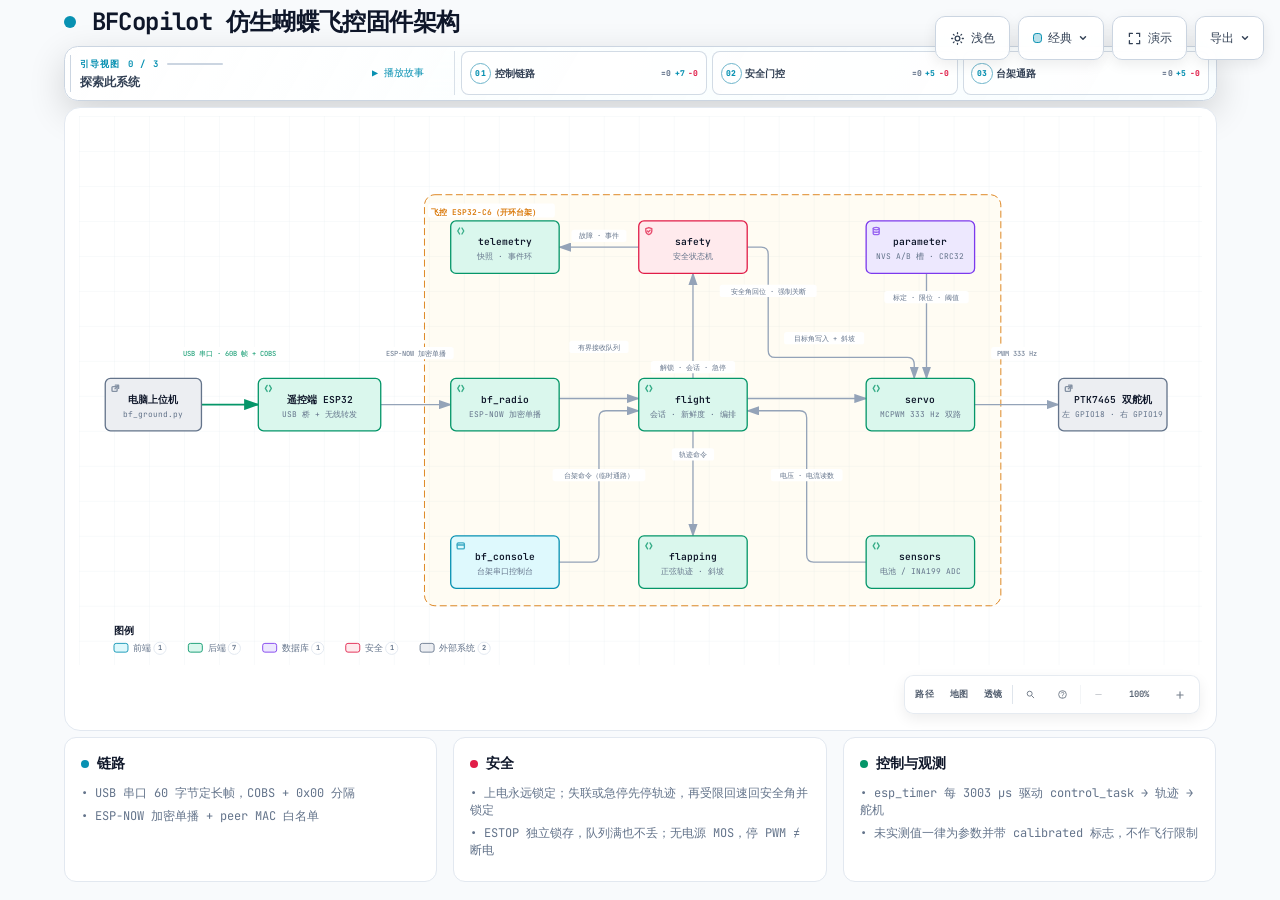
==== docs/diagrams/bfcopilot-architecture.html @ 22ad2f81 "add diagrams" ====
<!DOCTYPE html>
<html lang="zh-CN" data-theme="dark" data-preset="classic">
<head>
  <meta charset="UTF-8">
  <meta name="viewport" content="width=device-width, initial-scale=1.0">
  <meta name="generator" content="archify 2.17.0-dev.0">
  <title>BFCopilot 仿生蝴蝶飞控固件架构</title>
  <script>
    // Resolve the theme before first paint so light-preference users don't
    // see a dark flash. The toolbar script below re-applies with UI state.
    (function () {
      try {
        var theme = null;
        try {
          var param = new URLSearchParams(window.location.search).get('theme');
          if (param === 'light' || param === 'dark') theme = param;
          if (new URLSearchParams(window.location.search).get('embed') === '1') {
            document.documentElement.setAttribute('data-embed', 'true');
          }
          if (new URLSearchParams(window.location.search).get('present') === '1') {
            document.documentElement.setAttribute('data-present', 'true');
          }
        } catch (_) {}
        if (!theme) {
          try { theme = localStorage.getItem('archify-theme'); } catch (_) {}
        }
        if (theme !== 'light' && theme !== 'dark') {
          theme = window.matchMedia('(prefers-color-scheme: light)').matches ? 'light' : 'dark';
        }
        document.documentElement.setAttribute('data-theme', theme);
      } catch (_) {}
    })();
  </script>
  <!-- Async font load: a blackholed network must not block first paint.
       The body font stack falls back to system monospace until it lands. -->
  <link rel="preconnect" href="https://fonts.gstatic.com" crossorigin>
  <link href="https://fonts.googleapis.com/css2?family=JetBrains+Mono:wght@400;500;600;700&display=swap"
        rel="stylesheet" media="print" onload="this.media='all'">
  <noscript>
    <link href="https://fonts.googleapis.com/css2?family=JetBrains+Mono:wght@400;500;600;700&display=swap" rel="stylesheet">
  </noscript>
  <style>
    /* ==========================================================
       THEME VARIABLES — switch by toggling [data-theme] on <html>
       ========================================================== */
    :root,
    [data-theme="dark"] {
      --bg: #020617;
      --grid: #1e293b;
      --text: #ffffff;
      --text-muted: #94a3b8;
      --text-dim: #475569;
      /* UI chrome and menu hints need more contrast than SVG .t-dim accents */
      --text-faint: #7d8da1;

      --panel: rgba(15, 23, 42, 0.5);
      --panel-border: #1e293b;
      --lane-fill: rgba(15, 23, 42, 0.22);
      --lane-stroke: #334155;

      --arrow: #64748b;
      --arrow-emphasis: #34d399;

      /* Opaque mask color used behind semi-transparent component fills
         so the arrows drawn underneath are properly hidden. */
      --mask: #0f172a;

      --frontend-fill:    rgba(8, 51, 68, 0.4);
      --frontend-stroke:  #22d3ee;
      --backend-fill:     rgba(6, 78, 59, 0.4);
      --backend-stroke:   #34d399;
      --database-fill:    rgba(76, 29, 149, 0.4);
      --database-stroke:  #a78bfa;
      --cloud-fill:       rgba(120, 53, 15, 0.3);
      --cloud-stroke:     #fbbf24;
      --security-fill:    rgba(136, 19, 55, 0.4);
      --security-stroke:  #fb7185;
      --messagebus-fill:  rgba(251, 146, 60, 0.3);
      --messagebus-stroke:#fb923c;
      --external-fill:    rgba(30, 41, 59, 0.5);
      --external-stroke:  #94a3b8;

      --toolbar-bg:       rgba(15, 23, 42, 0.8);
      --toolbar-border:   #334155;
      --toolbar-text:     #e2e8f0;
      --toolbar-hover:    rgba(15, 23, 42, 0.95);
      --toolbar-menu-bg:  #0f172a;
    }

    [data-theme="light"] {
      --bg: #f8fafc;
      --grid: #e2e8f0;
      --text: #0f172a;
      --text-muted: #64748b;
      --text-dim: #94a3b8;
      --text-faint: #64748b;

      --panel: #ffffff;
      --panel-border: #e2e8f0;
      --lane-fill: rgba(248, 250, 252, 0.65);
      --lane-stroke: #cbd5e1;

      --arrow: #94a3b8;
      --arrow-emphasis: #059669;

      --mask: #ffffff;

      --frontend-fill:    rgba(34, 211, 238, 0.15);
      --frontend-stroke:  #0891b2;
      --backend-fill:     rgba(52, 211, 153, 0.18);
      --backend-stroke:   #059669;
      --database-fill:    rgba(167, 139, 250, 0.2);
      --database-stroke:  #7c3aed;
      --cloud-fill:       rgba(251, 191, 36, 0.18);
      --cloud-stroke:     #d97706;
      --security-fill:    rgba(251, 113, 133, 0.15);
      --security-stroke:  #e11d48;
      --messagebus-fill:  rgba(251, 146, 60, 0.15);
      --messagebus-stroke:#ea580c;
      --external-fill:    rgba(148, 163, 184, 0.18);
      --external-stroke:  #64748b;

      --toolbar-bg:       rgba(255, 255, 255, 0.92);
      --toolbar-border:   #cbd5e1;
      --toolbar-text:     #334155;
      --toolbar-hover:    #ffffff;
      --toolbar-menu-bg:  #ffffff;
    }

    /* ==========================================================
       SIGNAL FLOW — an opt-in, motion-forward visual preset.
       The variables also target a standalone exported SVG, whose
       root carries data-preset and data-theme directly.
       ========================================================== */
    [data-preset="signal-flow"][data-theme="dark"] {
      --bg: #030711;
      --grid: #15233a;
      --panel: rgba(6, 14, 28, 0.78);
      --panel-border: #1d3350;
      --lane-fill: rgba(9, 22, 40, 0.5);
      --lane-stroke: #2c4564;
      --text: #f5fbff;
      --text-muted: #9eb0c7;
      --text-dim: #52667f;
      --text-faint: #7890ad;
      --mask: #07101e;
      --frontend-fill: rgba(6, 182, 212, 0.14);
      --frontend-stroke: #67e8f9;
      --backend-fill: rgba(16, 185, 129, 0.14);
      --backend-stroke: #5eead4;
      --database-fill: rgba(139, 92, 246, 0.16);
      --database-stroke: #c4b5fd;
      --cloud-fill: rgba(245, 158, 11, 0.13);
      --cloud-stroke: #fcd34d;
      --security-fill: rgba(244, 63, 94, 0.13);
      --security-stroke: #fda4af;
      --messagebus-fill: rgba(249, 115, 22, 0.13);
      --messagebus-stroke: #fdba74;
      --external-fill: rgba(71, 85, 105, 0.24);
      --external-stroke: #a5b4c7;
      --arrow: #7890ad;
      --arrow-emphasis: #2dd4bf;
      --toolbar-bg: rgba(7, 16, 30, 0.86);
      --toolbar-border: #29415f;
      --toolbar-menu-bg: #07101e;
    }

    [data-preset="signal-flow"][data-theme="light"] {
      --bg: #f4f9fc;
      --grid: #d4e5ee;
      --panel: rgba(255, 255, 255, 0.82);
      --panel-border: #bfd5e2;
      --lane-fill: rgba(232, 243, 248, 0.62);
      --lane-stroke: #a9c5d5;
      --text: #102638;
      --text-muted: #587287;
      --text-dim: #8aa2b4;
      --text-faint: #668397;
      --mask: #ffffff;
      --frontend-fill: rgba(6, 182, 212, 0.09);
      --frontend-stroke: #0789a1;
      --backend-fill: rgba(5, 150, 105, 0.09);
      --backend-stroke: #087f69;
      --database-fill: rgba(124, 58, 237, 0.09);
      --database-stroke: #7254c7;
      --cloud-fill: rgba(217, 119, 6, 0.08);
      --cloud-stroke: #b9670b;
      --security-fill: rgba(225, 29, 72, 0.08);
      --security-stroke: #c53a59;
      --messagebus-fill: rgba(234, 88, 12, 0.08);
      --messagebus-stroke: #c65f27;
      --external-fill: rgba(100, 116, 139, 0.1);
      --external-stroke: #607a8c;
      --arrow: #7b97aa;
      --arrow-emphasis: #0d9488;
    }

    /* ==========================================================
       BLUEPRINT — a review-first drafting preset for deployment,
       infrastructure, and technical design documentation. It keeps
       the same semantic palette and geometry while trading glow for
       precise grid contrast, squared materials, and drafting marks.
       ========================================================== */
    [data-preset="blueprint"][data-theme="dark"] {
      --bg: #06131f;
      --grid: #17425a;
      --panel: rgba(7, 27, 43, 0.9);
      --panel-border: #27627f;
      --lane-fill: rgba(10, 43, 66, 0.36);
      --lane-stroke: #34799a;
      --text: #e3f6ff;
      --text-muted: #91b8ca;
      --text-dim: #557e92;
      --text-faint: #739caf;
      --mask: #0a2031;
      --frontend-fill: rgba(26, 157, 193, 0.14);
      --frontend-stroke: #66d9ef;
      --backend-fill: rgba(31, 155, 124, 0.13);
      --backend-stroke: #69dfbd;
      --database-fill: rgba(120, 105, 196, 0.14);
      --database-stroke: #b4a8ff;
      --cloud-fill: rgba(197, 145, 43, 0.13);
      --cloud-stroke: #ffd166;
      --security-fill: rgba(199, 76, 104, 0.13);
      --security-stroke: #ff8da1;
      --messagebus-fill: rgba(207, 112, 49, 0.13);
      --messagebus-stroke: #ffad66;
      --external-fill: rgba(84, 119, 139, 0.18);
      --external-stroke: #a7cad9;
      --arrow: #78a3b7;
      --arrow-emphasis: #64dfc1;
      --toolbar-bg: rgba(7, 28, 45, 0.92);
      --toolbar-border: #34799a;
      --toolbar-text: #d8f3ff;
      --toolbar-hover: rgba(18, 58, 83, 0.95);
      --toolbar-menu-bg: #0a2031;
    }

    [data-preset="blueprint"][data-theme="light"] {
      --bg: #edf7fa;
      --grid: #b5d5e1;
      --panel: rgba(249, 253, 255, 0.94);
      --panel-border: #78aabd;
      --lane-fill: rgba(210, 232, 240, 0.42);
      --lane-stroke: #83b2c4;
      --text: #123344;
      --text-muted: #4e7486;
      --text-dim: #86a6b4;
      --text-faint: #668c9d;
      --mask: #f9fdff;
      --frontend-fill: rgba(8, 145, 178, 0.08);
      --frontend-stroke: #087f9c;
      --backend-fill: rgba(5, 128, 101, 0.08);
      --backend-stroke: #08755f;
      --database-fill: rgba(100, 75, 180, 0.08);
      --database-stroke: #6757a8;
      --cloud-fill: rgba(181, 120, 15, 0.08);
      --cloud-stroke: #a86609;
      --security-fill: rgba(190, 48, 80, 0.07);
      --security-stroke: #b32f50;
      --messagebus-fill: rgba(196, 81, 22, 0.07);
      --messagebus-stroke: #b65120;
      --external-fill: rgba(79, 112, 128, 0.08);
      --external-stroke: #506f7e;
      --arrow: #6d93a5;
      --arrow-emphasis: #087f69;
      --toolbar-bg: rgba(247, 252, 254, 0.94);
      --toolbar-border: #8ab5c5;
      --toolbar-text: #294f61;
      --toolbar-hover: #ffffff;
      --toolbar-menu-bg: #f9fdff;
    }

    /* ==========================================================
       EDITORIAL — a warm, publication-minded preset for design
       reviews, launch notes, and documentation. The diagram keeps
       the same semantic palette and exact geometry, but trades
       software chrome for paper, ink, ruled structure, and one
       restrained vermilion accent.
       ========================================================== */
    [data-preset="editorial"][data-theme="dark"] {
      --bg: #181611;
      --grid: #39342a;
      --panel: rgba(35, 31, 24, 0.96);
      --panel-border: #625a4a;
      --lane-fill: rgba(52, 46, 35, 0.46);
      --lane-stroke: #726957;
      --text: #f4eddf;
      --text-muted: #b9ae9b;
      --text-dim: #776e60;
      --text-faint: #9d917e;
      --mask: #231f18;
      --frontend-fill: rgba(43, 133, 142, 0.16);
      --frontend-stroke: #7fc6c7;
      --backend-fill: rgba(63, 132, 92, 0.16);
      --backend-stroke: #8fc29e;
      --database-fill: rgba(117, 91, 141, 0.17);
      --database-stroke: #c0a4d0;
      --cloud-fill: rgba(170, 119, 49, 0.16);
      --cloud-stroke: #d8ad68;
      --security-fill: rgba(157, 69, 65, 0.17);
      --security-stroke: #df9085;
      --messagebus-fill: rgba(174, 79, 42, 0.16);
      --messagebus-stroke: #df946f;
      --external-fill: rgba(126, 115, 96, 0.18);
      --external-stroke: #b8ad99;
      --arrow: #948978;
      --arrow-emphasis: #dd6b3d;
      --toolbar-bg: rgba(35, 31, 24, 0.92);
      --toolbar-border: #625a4a;
      --toolbar-text: #eee5d5;
      --toolbar-hover: #302a20;
      --toolbar-menu-bg: #231f18;
    }

    [data-preset="editorial"][data-theme="light"] {
      --bg: #f2eee5;
      --grid: #d8d0c2;
      --panel: rgba(251, 248, 241, 0.97);
      --panel-border: #c4b9a6;
      --lane-fill: rgba(229, 221, 207, 0.42);
      --lane-stroke: #b8aa94;
      --text: #242018;
      --text-muted: #6f6658;
      --text-dim: #a09788;
      --text-faint: #817767;
      --mask: #fbf8f1;
      --frontend-fill: rgba(31, 117, 126, 0.09);
      --frontend-stroke: #287e84;
      --backend-fill: rgba(42, 119, 75, 0.09);
      --backend-stroke: #397b53;
      --database-fill: rgba(105, 75, 130, 0.09);
      --database-stroke: #765d86;
      --cloud-fill: rgba(157, 103, 31, 0.1);
      --cloud-stroke: #9a671f;
      --security-fill: rgba(153, 58, 52, 0.09);
      --security-stroke: #9e463f;
      --messagebus-fill: rgba(182, 70, 27, 0.09);
      --messagebus-stroke: #ad4b25;
      --external-fill: rgba(101, 91, 75, 0.09);
      --external-stroke: #746b5e;
      --arrow: #8a806f;
      --arrow-emphasis: #bb4c23;
      --toolbar-bg: rgba(251, 248, 241, 0.94);
      --toolbar-border: #c4b9a6;
      --toolbar-text: #40392f;
      --toolbar-hover: #fffdf8;
      --toolbar-menu-bg: #fbf8f1;
    }

    * { margin: 0; padding: 0; box-sizing: border-box; }

    body {
      font-family: 'JetBrains Mono', ui-monospace, SFMono-Regular, Menlo, Consolas, 'DejaVu Sans Mono', 'Liberation Mono', 'Noto Sans Mono CJK SC', 'PingFang SC', 'Hiragino Sans GB', 'Microsoft YaHei', monospace;
      background: var(--bg);
      min-height: 100vh;
      padding: 2rem;
      color: var(--text);
      transition: background 0.2s ease, color 0.2s ease;
    }

    html[data-preset="signal-flow"] body {
      background-image:
        radial-gradient(circle at 18% -8%, rgba(34, 211, 238, 0.14), transparent 34rem),
        radial-gradient(circle at 92% 18%, rgba(139, 92, 246, 0.12), transparent 30rem);
      background-attachment: fixed;
    }
    html[data-preset="signal-flow"][data-theme="light"] body {
      background-image:
        radial-gradient(circle at 18% -8%, rgba(6, 182, 212, 0.12), transparent 34rem),
        radial-gradient(circle at 92% 18%, rgba(139, 92, 246, 0.08), transparent 30rem);
    }
    html[data-preset="blueprint"] body {
      background-image:
        linear-gradient(var(--grid) 1px, transparent 1px),
        linear-gradient(90deg, var(--grid) 1px, transparent 1px);
      background-size: 32px 32px;
      background-position: -1px -1px;
      background-attachment: fixed;
    }
    html[data-preset="editorial"] body {
      background-image:
        linear-gradient(90deg, transparent 0, transparent 5.4rem, color-mix(in srgb, var(--security-stroke) 18%, transparent) 5.4rem, color-mix(in srgb, var(--security-stroke) 18%, transparent) calc(5.4rem + 1px), transparent calc(5.4rem + 1px)),
        repeating-linear-gradient(0deg, transparent 0, transparent 31px, color-mix(in srgb, var(--grid) 36%, transparent) 31px, color-mix(in srgb, var(--grid) 36%, transparent) 32px);
      background-attachment: fixed;
    }

    /* Gallery/embed mode keeps the generated artifact as the source of truth
       while presenting only its diagram surface inside a proof card. */
    html[data-embed="true"] body {
      min-height: 0;
      padding: 0;
      overflow: hidden;
      background: var(--bg);
      background-image: none;
    }
    html[data-embed="true"] .toolbar,
    html[data-embed="true"] .header,
    html[data-embed="true"] .cards,
    html[data-embed="true"] .diagram-nav,
    html[data-embed="true"] .overview-map,
    html[data-embed="true"] .focus-chip,
    html[data-embed="true"] .route-probe,
    html[data-embed="true"] .semantic-lens,
    html[data-embed="true"] .diagram-guide,
    html[data-embed="true"] .node-finder,
    html[data-embed="true"] .guided-views { display: none !important; }
    html[data-embed="true"] .container { max-width: none; }
    html[data-embed="true"] .diagram-container {
      padding: 0.5rem;
      border: 0;
      border-radius: 0;
      box-shadow: none;
    }
    html[data-embed="true"] .diagram-container svg { min-width: 0; }

    /* Share Chapter Cue lives in the HTML viewer layer, not inside the SVG.
       It gives one-shot embeds a title, authored note, truthful stop order,
       and lifecycle state while canonical diagram geometry stays untouched. */
    .share-chapter-cue { display: none; }
    html[data-embed="true"][data-share-playback="true"] .share-chapter-cue:not([hidden]),
    html[data-embed="true"][data-share-moment="true"] .share-chapter-cue:not([hidden]) {
      position: absolute;
      z-index: 18;
      top: 0.85rem;
      left: 50%;
      display: grid;
      grid-template-columns: auto minmax(9rem, 13.5rem) minmax(0, 1fr);
      align-items: center;
      gap: 0.45rem 0.85rem;
      width: min(52rem, calc(100% - 1.5rem));
      min-height: 3.35rem;
      padding: 0.55rem 0.75rem 0.65rem;
      overflow: hidden;
      border: 1px solid color-mix(in srgb, var(--frontend-stroke) 42%, var(--toolbar-border));
      border-radius: 0.75rem;
      background:
        linear-gradient(115deg, color-mix(in srgb, var(--frontend-fill) 52%, transparent), transparent 45%),
        color-mix(in srgb, var(--toolbar-menu-bg) 92%, transparent);
      color: var(--toolbar-text);
      box-shadow: 0 14px 42px rgba(0, 0, 0, 0.3), inset 0 1px 0 rgba(255, 255, 255, 0.045);
      backdrop-filter: blur(16px);
      pointer-events: none;
      animation: archify-share-cue-enter 280ms cubic-bezier(0.22, 1, 0.36, 1) both;
    }
    html[data-preset="blueprint"] .share-chapter-cue {
      border-radius: 0.2rem;
      background:
        linear-gradient(90deg, color-mix(in srgb, var(--frontend-fill) 46%, transparent), transparent 36%),
        var(--toolbar-menu-bg);
      box-shadow: 0 10px 28px rgba(0, 0, 0, 0.2);
      backdrop-filter: none;
    }
    html[data-preset="editorial"] .share-chapter-cue {
      border-color: var(--panel-border);
      background:
        linear-gradient(90deg, color-mix(in srgb, var(--security-fill) 58%, transparent), transparent 42%),
        var(--toolbar-menu-bg);
      box-shadow: 0 10px 30px color-mix(in srgb, #000 18%, transparent);
      backdrop-filter: none;
    }
    html[data-preset="editorial"] .share-chapter-state { color: var(--arrow-emphasis); }
    html[data-preset="editorial"] .share-chapter-state::before {
      border-radius: 0;
      box-shadow: none;
      transform: rotate(45deg) scale(0.8);
    }
    .share-chapter-index {
      display: grid;
      gap: 0.12rem;
      min-width: 5rem;
      padding-right: 0.75rem;
      border-right: 1px solid var(--toolbar-border);
    }
    .share-chapter-state {
      display: inline-flex;
      align-items: center;
      gap: 0.36rem;
      color: var(--frontend-stroke);
      font-size: 0.5rem;
      font-weight: 800;
      letter-spacing: 0.14em;
      text-transform: uppercase;
    }
    .share-chapter-state::before {
      width: 0.38rem;
      height: 0.38rem;
      border-radius: 50%;
      background: currentColor;
      box-shadow: 0 0 10px currentColor;
      content: '';
    }
    .share-chapter-cue[data-state="playing"] .share-chapter-state::before {
      animation: archify-share-cue-pulse 1.15s ease-in-out infinite;
    }
    .share-chapter-count {
      color: var(--text-faint);
      font-size: 0.5rem;
      font-weight: 700;
      letter-spacing: 0.08em;
      text-transform: uppercase;
    }
    .share-chapter-copy { min-width: 0; }
    .share-chapter-copy strong,
    .share-chapter-copy small,
    .share-chapter-route {
      display: block;
      overflow: hidden;
      text-overflow: ellipsis;
      white-space: nowrap;
    }
    .share-chapter-copy strong {
      color: var(--toolbar-text);
      font-size: 0.6875rem;
      line-height: 1.35;
    }
    .share-chapter-copy small {
      margin-top: 0.08rem;
      color: var(--text-muted);
      font-size: 0.5rem;
      line-height: 1.35;
    }
    .share-chapter-route {
      color: color-mix(in srgb, var(--frontend-stroke) 76%, var(--text-muted));
      font-size: 0.5625rem;
      font-weight: 650;
      letter-spacing: 0.015em;
      text-align: right;
    }
    .share-chapter-progress {
      position: absolute;
      right: 0;
      bottom: 0;
      left: 0;
      height: 2px;
      overflow: hidden;
      background: color-mix(in srgb, var(--toolbar-border) 72%, transparent);
    }
    .share-chapter-progress span {
      display: block;
      width: 100%;
      height: 100%;
      background: linear-gradient(90deg, var(--frontend-stroke), var(--database-stroke));
      box-shadow: 0 0 12px var(--frontend-stroke);
      transform: scaleX(0);
      transform-origin: left center;
    }

    /* Presentation Stage is a viewer-only layer: it gives the live diagram
       the viewport while keeping guided views, theme, focus, and exports real.
       Embed mode wins when both query parameters are present. */
    html[data-present="true"]:not([data-embed="true"]) body {
      height: 100dvh;
      min-height: 0;
      padding: 1rem;
      overflow: hidden;
    }
    html[data-present="true"]:not([data-embed="true"]) .container {
      display: flex;
      flex-direction: column;
      gap: 0.75rem;
      width: 100%;
      max-width: none;
      height: calc(100dvh - 2rem);
    }
    html[data-present="true"]:not([data-embed="true"]) .header {
      flex: none;
      min-width: 0;
      margin: 0;
      padding-right: 23rem;
    }
    html[data-present="true"]:not([data-embed="true"]) .header-row { margin-bottom: 0.25rem; }
    html[data-present="true"]:not([data-embed="true"]) .subtitle {
      overflow: hidden;
      text-overflow: ellipsis;
      white-space: nowrap;
    }
    html[data-present="true"]:not([data-embed="true"]) .guided-views {
      flex: none;
      margin-bottom: 0;
    }
    html[data-present="true"]:not([data-embed="true"]) .diagram-container {
      display: flex;
      flex: 1 1 auto;
      align-items: center;
      justify-content: center;
      min-height: 0;
      padding: 0.75rem;
      padding-bottom: calc(0.75rem + var(--archify-nav-reserve));
    }
    html[data-present="true"]:not([data-embed="true"]) .diagram-container > svg {
      flex: 1 1 auto;
      height: 100%;
      min-height: 0;
      width: 100%;
      min-width: 0;
    }
    html[data-present="true"]:not([data-embed="true"]) .cards { display: none; }
    html[data-present="true"]:not([data-embed="true"]) #btn-present {
      border-color: var(--frontend-stroke);
      color: var(--frontend-stroke);
    }

    /* The reader owns only the outer scale. Wide diagrams keep one authored
       SVG/viewBox while the runtime chooses a desktop width from the actual
       vertical budget. This avoids device-specific files and breakpoint
       jumps between a laptop and a tall monitor. */
    .container {
      width: 100%;
      max-width: var(--archify-reader-width, 1440px);
      margin: 0 auto;
    }
    @media (min-width: 768px) and (max-height: 920px) {
      .header { margin-bottom: 1rem; }
      .diagram-container { padding: 1rem; }
      .cards { margin-top: 1rem; }
      .card { padding: 1rem; }
    }

    .header { margin-bottom: 1.5rem; padding-right: 29.5rem; }

    html[data-preset="signal-flow"] .header,
    html[data-preset="blueprint"] .header,
    html[data-preset="editorial"] .header { padding-right: 29.5rem; }

    .header-row {
      display: flex;
      align-items: center;
      gap: 1rem;
      margin-bottom: 0.5rem;
    }

    .pulse-dot {
      width: 12px;
      height: 12px;
      background: var(--frontend-stroke);
      border-radius: 50%;
      animation: none;
    }

    html[data-motion-capable="true"] .pulse-dot { animation: pulse 2s infinite; }

    @keyframes pulse {
      0%, 100% { opacity: 1; }
      50% { opacity: 0.5; }
    }

    h1 {
      font-size: 1.5rem;
      font-weight: 700;
      letter-spacing: -0.025em;
    }

    .subtitle {
      color: var(--text-muted);
      font-size: 0.875rem;
      margin-left: 1.75rem;
    }

    html[data-preset="signal-flow"] .header-row::after {
      content: attr(data-preset-badge-signal-flow);
      margin-left: auto;
      color: var(--frontend-stroke);
      border: 1px solid var(--frontend-stroke);
      border-radius: 999px;
      padding: 0.28rem 0.6rem;
      font-size: 0.625rem;
      letter-spacing: 0.12em;
      opacity: 0.82;
      box-shadow: 0 0 20px rgba(34, 211, 238, 0.12);
      white-space: nowrap;
    }

    html[data-preset="blueprint"] .pulse-dot {
      width: 10px;
      height: 10px;
      border: 1px solid var(--frontend-stroke);
      border-radius: 1px;
      background: transparent;
      box-shadow: inset 0 0 0 2px var(--bg);
      transform: rotate(45deg);
      animation: none;
    }
    html[data-preset="blueprint"] .header-row::after {
      content: attr(data-preset-badge-blueprint);
      margin-left: auto;
      padding: 0.28rem 0.55rem;
      border-top: 1px solid var(--frontend-stroke);
      border-bottom: 1px solid var(--frontend-stroke);
      color: var(--frontend-stroke);
      font-size: 0.5625rem;
      font-weight: 700;
      letter-spacing: 0.14em;
      white-space: nowrap;
    }

    html[data-preset="editorial"] h1,
    html[data-preset="editorial"] .card h3 {
      font-family: Georgia, 'Times New Roman', 'Songti SC', STSong, serif;
      letter-spacing: -0.02em;
    }
    html[data-preset="editorial"] h1 { font-size: 1.72rem; font-weight: 600; }
    html[data-preset="editorial"] .pulse-dot {
      width: 9px;
      height: 9px;
      border: 1px solid var(--arrow-emphasis);
      border-radius: 0;
      background: var(--arrow-emphasis);
      box-shadow: 0 0 0 3px color-mix(in srgb, var(--arrow-emphasis) 14%, transparent);
      transform: rotate(45deg);
      animation: none;
    }
    html[data-preset="editorial"] .header-row::after {
      content: attr(data-preset-badge-editorial);
      margin-left: auto;
      padding: 0.32rem 0 0.24rem;
      border-bottom: 2px solid var(--arrow-emphasis);
      color: var(--arrow-emphasis);
      font-family: Georgia, 'Times New Roman', serif;
      font-size: 0.625rem;
      font-style: italic;
      font-weight: 600;
      letter-spacing: 0.08em;
      white-space: nowrap;
    }

    .diagram-container {
      --archify-nav-reserve: 0px;
      background: var(--panel);
      border-radius: 1rem;
      border: 1px solid var(--panel-border);
      padding: 1.5rem;
      padding-bottom: calc(1.5rem + var(--archify-nav-reserve));
      overflow: hidden;
      position: relative;
    }

    html[data-preset="signal-flow"] .diagram-container {
      position: relative;
      overflow: hidden;
      background: linear-gradient(180deg, rgba(8, 20, 38, 0.82), rgba(3, 8, 18, 0.94));
      box-shadow: inset 0 1px 0 rgba(255, 255, 255, 0.04), 0 28px 80px rgba(0, 0, 0, 0.34);
    }
    html[data-preset="signal-flow"][data-theme="light"] .diagram-container {
      background: linear-gradient(180deg, rgba(255, 255, 255, 0.9), rgba(237, 246, 250, 0.94));
      box-shadow: inset 0 1px 0 rgba(255, 255, 255, 0.72), 0 24px 60px rgba(45, 78, 99, 0.12);
    }
    html[data-preset="blueprint"] .diagram-container {
      border-color: var(--panel-border);
      border-radius: 0.35rem;
      background: var(--panel);
      box-shadow:
        inset 0 0 0 1px color-mix(in srgb, var(--panel-border) 34%, transparent),
        0 18px 48px rgba(0, 0, 0, 0.16);
    }
    html[data-preset="blueprint"] .diagram-container::after {
      content: "";
      position: absolute;
      z-index: 10;
      inset: 0.7rem;
      pointer-events: none;
      background:
        linear-gradient(var(--frontend-stroke), var(--frontend-stroke)) left top / 1.35rem 1px no-repeat,
        linear-gradient(var(--frontend-stroke), var(--frontend-stroke)) left top / 1px 1.35rem no-repeat,
        linear-gradient(var(--frontend-stroke), var(--frontend-stroke)) right top / 1.35rem 1px no-repeat,
        linear-gradient(var(--frontend-stroke), var(--frontend-stroke)) right top / 1px 1.35rem no-repeat,
        linear-gradient(var(--frontend-stroke), var(--frontend-stroke)) left bottom / 1.35rem 1px no-repeat,
        linear-gradient(var(--frontend-stroke), var(--frontend-stroke)) left bottom / 1px 1.35rem no-repeat,
        linear-gradient(var(--frontend-stroke), var(--frontend-stroke)) right bottom / 1.35rem 1px no-repeat,
        linear-gradient(var(--frontend-stroke), var(--frontend-stroke)) right bottom / 1px 1.35rem no-repeat;
      opacity: 0.58;
    }
    html[data-preset="editorial"] .diagram-container {
      overflow: hidden;
      border-color: var(--panel-border);
      border-radius: 0.38rem;
      background:
        linear-gradient(90deg, color-mix(in srgb, var(--security-fill) 58%, transparent), transparent 12%),
        var(--panel);
      box-shadow:
        0 1px 0 color-mix(in srgb, var(--text) 6%, transparent),
        0 18px 48px color-mix(in srgb, #000 19%, transparent);
    }
    html[data-preset="editorial"] .diagram-container::after {
      position: absolute;
      z-index: 10;
      top: 0.72rem;
      right: 1.25rem;
      padding: 0.2rem 0.52rem;
      border: 1px solid var(--panel-border);
      background: var(--panel);
      color: var(--arrow-emphasis);
      content: attr(data-preset-badge-editorial-plate);
      font-family: Georgia, 'Times New Roman', serif;
      font-size: 0.52rem;
      font-style: italic;
      font-weight: 600;
      letter-spacing: 0.09em;
      pointer-events: none;
    }
    html[data-embed="true"][data-preset="editorial"] .diagram-container::after { display: none; }
    html[data-motion-capable="true"][data-preset="signal-flow"][data-ambient-motion="running"] .diagram-container::before {
      content: "";
      position: absolute;
      inset: 0;
      pointer-events: none;
      background: linear-gradient(115deg, transparent 28%, rgba(103, 232, 249, 0.035) 48%, transparent 68%);
      transform: translateX(-70%);
      animation: archify-signal-scan 4.8s ease-in-out 1 both;
    }

    /* Motion Governor gives the reader a real static state and gives the
       strongest semantic action the only motion budget. Atmosphere resets to
       its authored base instead of freezing mid-cycle. Static artifacts never
       start a decorative pulse or scan. */
    html:not([data-motion-capable="true"]) svg[data-animation="trace"] [data-animate] {
      animation: none !important;
    }
    html[data-motion="still"] .pulse-dot,
    html[data-motion="still"] .diagram-container::before,
    html[data-motion="still"] svg[data-animation="trace"] [data-animate],
    html[data-motion-owner] .pulse-dot,
    html[data-motion-owner] .diagram-container::before,
    html[data-motion-owner] svg[data-animation="trace"] [data-animate],
    html[data-embed="true"] .pulse-dot,
    html[data-embed="true"] .diagram-container::before,
    html[data-share-playback="true"] .pulse-dot,
    html[data-share-playback="true"] .diagram-container::before,
    html[data-document-hidden="true"] .pulse-dot,
    html[data-document-hidden="true"] .diagram-container::before,
    html[data-document-hidden="true"] svg[data-animation="trace"] [data-animate] {
      animation: none !important;
    }
    html[data-motion="still"] .diagram-container::before,
    html[data-motion-owner] .diagram-container::before,
    html[data-embed="true"] .diagram-container::before,
    html[data-share-playback="true"] .diagram-container::before {
      opacity: 0;
    }
    html[data-motion="still"] .guided-view-progress span,
    html[data-motion="still"] .guided-story-caption,
    html[data-motion="still"] .story-trail-flow,
    html[data-motion="still"] .intent-trace-flow,
    html[data-motion="still"] .route-probe-flow,
    html[data-motion="still"] .route-journey-flow,
    html[data-motion="still"] .semantic-lens-flow,
    html[data-motion="still"] .diagram-guide,
    html[data-motion="still"] [data-story-step],
    html[data-motion="still"] .overview-map-live,
    html[data-motion="still"] .guided-view-stop,
    html[data-motion="still"] .share-chapter-cue,
    html[data-motion="still"] .share-chapter-state::before,
    html[data-motion="still"] .share-chapter-progress span,
    html[data-document-hidden="true"] .guided-view-progress span,
    html[data-document-hidden="true"] .story-trail-flow,
    html[data-document-hidden="true"] .intent-trace-flow,
    html[data-document-hidden="true"] .route-probe-flow,
    html[data-document-hidden="true"] .route-journey-flow,
    html[data-document-hidden="true"] .semantic-lens-flow,
    html[data-document-hidden="true"] .diagram-guide,
    html[data-document-hidden="true"] [data-story-step],
    html[data-document-hidden="true"] .overview-map-live,
    html[data-document-hidden="true"] .guided-view-stop,
    html[data-document-hidden="true"] .share-chapter-cue,
    html[data-document-hidden="true"] .share-chapter-state::before,
    html[data-document-hidden="true"] .share-chapter-progress span {
      animation: none !important;
    }
    html[data-motion="still"] .guided-view-progress span {
      transform: scaleX(1) !important;
    }
    html[data-motion="still"] svg[data-story-playing="true"] .story-trail-flow {
      stroke-dasharray: none;
      stroke-dashoffset: 0;
      opacity: 0.55;
    }
    html[data-motion="still"] .intent-trace-flow,
    html[data-motion="still"] .route-probe-flow {
      stroke-dasharray: none;
      stroke-dashoffset: 0;
      opacity: 0.72;
    }
    html[data-motion="still"] .route-journey-overlay,
    html[data-document-hidden="true"] .route-journey-overlay { display: none !important; }
    html[data-motion="still"] .relationship-pulse-overlay,
    html[data-motion="still"] .story-carrier-overlay,
    html[data-document-hidden="true"] .story-carrier-overlay { display: none !important; }
    html[data-motion="still"] .chapter-handoff-overlay { display: none !important; }
    html[data-motion="still"] .chapter-handoff-anchor { animation: none !important; }
    html[data-motion="still"] .guided-view-chapter,
    html[data-motion="still"] svg [data-node-id],
    html[data-motion="still"] svg [data-edge-from],
    html[data-motion="still"] svg [data-detail],
    html[data-motion="still"] svg [data-detail-anchor],
    html[data-motion="still"] svg [data-legend-hit],
    html[data-motion="still"] svg {
      transition: none !important;
    }

    svg {
      width: 100%;
      min-width: min(900px, 100%);
      display: block;
      transform-origin: 0 0;
      transition: transform 0.18s ease;
    }

    .diagram-container.is-camera-moving svg {
      transition: transform 0.42s cubic-bezier(0.22, 1, 0.36, 1);
    }
    .diagram-container.is-camera-transaction svg { transition: none; }
    .diagram-container.is-pannable { cursor: grab; }
    .diagram-container.is-panning { cursor: grabbing; user-select: none; }
    .diagram-container.is-panning svg { transition: none; }

    .diagram-nav {
      position: absolute;
      right: 1rem;
      bottom: 1rem;
      z-index: 12;
      display: inline-flex;
      align-items: center;
      max-width: calc(100% - 2rem);
      padding: 0.15rem;
      gap: 0;
      overflow-x: auto;
      border: 1px solid color-mix(in srgb, var(--toolbar-border) 48%, transparent);
      border-radius: 0.58rem;
      background: color-mix(in srgb, var(--toolbar-bg) 82%, transparent);
      box-shadow: 0 5px 14px rgba(0, 0, 0, 0.07);
      backdrop-filter: blur(10px);
      scrollbar-width: none;
    }
    .diagram-nav::-webkit-scrollbar { display: none; }
    .diagram-nav button,
    .focus-chip button,
    .guided-views button {
      border: 0;
      background: transparent;
      color: var(--toolbar-text);
      font: inherit;
      cursor: pointer;
    }
    .diagram-nav button {
      min-width: 2rem;
      height: 2rem;
      padding: 0 0.35rem;
      border-radius: 0.35rem;
      color: color-mix(in srgb, var(--toolbar-text) 68%, transparent);
      font-size: 0.56rem;
      font-weight: 600;
      letter-spacing: 0.02em;
      transition: background 0.15s, color 0.15s;
    }
    .diagram-nav button:hover,
    .diagram-nav button:focus-visible,
    .focus-chip button:hover,
    .focus-chip button:focus-visible,
    .guided-views button:hover,
    .guided-views button:focus-visible { background: var(--toolbar-hover); }
    .diagram-nav button:focus-visible,
    .focus-chip button:focus-visible,
    .guided-views button:focus-visible {
      outline: 2px solid var(--frontend-stroke);
      outline-offset: 1px;
    }
    .diagram-nav button:disabled { opacity: 0.38; cursor: default; }
    .diagram-nav button:disabled:hover { background: transparent; }
    .diagram-nav #btn-route-probe,
    .diagram-nav #btn-overview-map,
    .diagram-nav #btn-semantic-lens {
      min-width: auto;
      padding-inline: 0.5rem;
      color: color-mix(in srgb, var(--toolbar-text) 86%, transparent);
      font-weight: 650;
    }
    .diagram-nav #btn-node-finder,
    .diagram-nav [data-view="out"] {
      position: relative;
      margin-left: 0.25rem;
    }
    .diagram-nav #btn-node-finder::before,
    .diagram-nav [data-view="out"]::before {
      position: absolute;
      top: 0.4rem;
      bottom: 0.4rem;
      left: -0.13rem;
      width: 1px;
      background: color-mix(in srgb, var(--toolbar-border) 62%, transparent);
      content: "";
      pointer-events: none;
    }
    .diagram-nav-icon {
      display: block;
      width: 0.72rem;
      height: 0.72rem;
      margin: auto;
      background: currentColor;
      -webkit-mask-position: center;
      -webkit-mask-repeat: no-repeat;
      -webkit-mask-size: contain;
      mask-position: center;
      mask-repeat: no-repeat;
      mask-size: contain;
    }
    .diagram-nav-icon.find {
      -webkit-mask-image: url("data:image/svg+xml,%3Csvg xmlns='http://www.w3.org/2000/svg' viewBox='0 0 20 20'%3E%3Ccircle cx='8.5' cy='8.5' r='4.5' fill='none' stroke='black' stroke-width='1.8'/%3E%3Cpath d='m12 12 4 4' fill='none' stroke='black' stroke-width='1.8' stroke-linecap='round'/%3E%3C/svg%3E");
      mask-image: url("data:image/svg+xml,%3Csvg xmlns='http://www.w3.org/2000/svg' viewBox='0 0 20 20'%3E%3Ccircle cx='8.5' cy='8.5' r='4.5' fill='none' stroke='black' stroke-width='1.8'/%3E%3Cpath d='m12 12 4 4' fill='none' stroke='black' stroke-width='1.8' stroke-linecap='round'/%3E%3C/svg%3E");
    }
    .diagram-nav-icon.guide {
      -webkit-mask-image: url("data:image/svg+xml,%3Csvg xmlns='http://www.w3.org/2000/svg' viewBox='0 0 20 20'%3E%3Ccircle cx='10' cy='10' r='7' fill='none' stroke='black' stroke-width='1.7'/%3E%3Cpath d='M7.8 7.3a2.4 2.4 0 014.6.9c0 1.8-2.4 2-2.4 3.7M10 14.9h.01' fill='none' stroke='black' stroke-width='1.7' stroke-linecap='round'/%3E%3C/svg%3E");
      mask-image: url("data:image/svg+xml,%3Csvg xmlns='http://www.w3.org/2000/svg' viewBox='0 0 20 20'%3E%3Ccircle cx='10' cy='10' r='7' fill='none' stroke='black' stroke-width='1.7'/%3E%3Cpath d='M7.8 7.3a2.4 2.4 0 014.6.9c0 1.8-2.4 2-2.4 3.7M10 14.9h.01' fill='none' stroke='black' stroke-width='1.7' stroke-linecap='round'/%3E%3C/svg%3E");
    }
    .diagram-nav-icon.minus {
      -webkit-mask-image: url("data:image/svg+xml,%3Csvg xmlns='http://www.w3.org/2000/svg' viewBox='0 0 20 20'%3E%3Cpath d='M5 10h10' fill='none' stroke='black' stroke-width='1.8' stroke-linecap='round'/%3E%3C/svg%3E");
      mask-image: url("data:image/svg+xml,%3Csvg xmlns='http://www.w3.org/2000/svg' viewBox='0 0 20 20'%3E%3Cpath d='M5 10h10' fill='none' stroke='black' stroke-width='1.8' stroke-linecap='round'/%3E%3C/svg%3E");
    }
    .diagram-nav-icon.plus {
      -webkit-mask-image: url("data:image/svg+xml,%3Csvg xmlns='http://www.w3.org/2000/svg' viewBox='0 0 20 20'%3E%3Cpath d='M10 5v10M5 10h10' fill='none' stroke='black' stroke-width='1.8' stroke-linecap='round'/%3E%3C/svg%3E");
      mask-image: url("data:image/svg+xml,%3Csvg xmlns='http://www.w3.org/2000/svg' viewBox='0 0 20 20'%3E%3Cpath d='M10 5v10M5 10h10' fill='none' stroke='black' stroke-width='1.8' stroke-linecap='round'/%3E%3C/svg%3E");
    }
    .diagram-nav [data-view="reset"] {
      display: inline-flex;
      align-items: center;
      justify-content: center;
      gap: 0.2rem;
      min-width: 3.1rem;
      padding-inline: 0.35rem;
    }
    .diagram-nav [data-view="reset"][data-detail-visible] {
      min-width: 3.8rem;
    }
    .diagram-nav-detail {
      color: color-mix(in srgb, var(--toolbar-text) 52%, transparent);
      font-size: 0.44rem;
      font-weight: 700;
      line-height: 1;
      letter-spacing: 0.07em;
    }
    .diagram-nav-percent {
      color: color-mix(in srgb, var(--toolbar-text) 84%, transparent);
      font-size: 0.55rem;
      font-weight: 650;
      line-height: 1;
    }
    .diagram-container[data-camera-indicator="true"] .diagram-nav-detail,
    .diagram-container[data-camera-indicator="true"] .diagram-nav-percent { color: var(--frontend-stroke); }
    .diagram-nav #btn-diagram-guide[aria-expanded="true"] {
      color: var(--cloud-stroke);
      background: var(--toolbar-hover);
    }

    /* Semantic Radar is a deliberately simplified, viewer-only overview. It
       uses authored node bounds and the live camera viewport rather than
       cloning the canonical SVG, so IDs, filters, animation, and export state
       stay singular and deterministic. */
    .overview-map {
      position: absolute;
      right: 1rem;
      bottom: calc(4.15rem + var(--archify-nav-reserve));
      z-index: 12;
      width: 11.25rem;
      overflow: hidden;
      border: 1px solid color-mix(in srgb, var(--frontend-stroke) 52%, var(--toolbar-border));
      border-radius: 0.78rem;
      background: var(--toolbar-menu-bg);
      color: var(--toolbar-text);
      box-shadow: 0 16px 42px rgba(0, 0, 0, 0.3);
      backdrop-filter: blur(16px);
      font-size: 0.625rem;
    }
    .overview-map[hidden] { display: none; }
    .overview-map[data-docked="true"] {
      position: fixed;
      right: var(--archify-radar-right, 1rem);
      top: var(--archify-radar-top, 1rem);
      bottom: auto;
    }
    .overview-map[data-docked="true"][data-dock-side="left"] {
      right: auto;
      left: var(--archify-radar-left, 1rem);
    }
    html[data-preset="blueprint"] .overview-map { border-radius: 0.28rem; }
    .overview-map-head {
      display: grid;
      grid-template-columns: auto minmax(0, 1fr) auto;
      align-items: center;
      gap: 0.45rem;
      min-height: 2.25rem;
      padding: 0.42rem 0.48rem 0.38rem 0.55rem;
      border-bottom: 1px solid var(--toolbar-border);
      background: linear-gradient(110deg, color-mix(in srgb, var(--frontend-fill) 45%, transparent), transparent 68%);
      cursor: grab;
      touch-action: none;
      user-select: none;
    }
    .overview-map[data-panel-dragging="true"] .overview-map-head { cursor: grabbing; }
    .overview-map[data-placement-invalid="true"] {
      border-color: var(--security-stroke);
      box-shadow: 0 0 0 2px color-mix(in srgb, var(--security-stroke) 34%, transparent), 0 16px 42px rgba(0, 0, 0, 0.3);
    }
    .overview-map[data-compact="true"] {
      width: 7.4rem;
    }
    .overview-map[data-compact="true"] .overview-map-head {
      grid-template-columns: minmax(0, 1fr) auto;
      gap: 0.24rem;
      min-height: 1.5rem;
      padding: 0.05rem 0.16rem 0.05rem 0.32rem;
      border-bottom: 0;
    }
    .overview-map[data-compact="true"] .overview-map-live,
    .overview-map[data-compact="true"] .overview-map-copy,
    .overview-map[data-compact="true"] .overview-map-surface,
    .overview-map[data-compact="true"] .overview-map-hint {
      display: none;
    }
    .overview-map[data-compact="true"] .overview-map-expand { display: inline-flex; }
    .overview-map[data-compact="true"] .overview-map-close {
      width: 1.15rem;
      height: 1.15rem;
      font-size: 0.72rem;
    }
    .overview-map-live {
      width: 0.42rem;
      height: 0.42rem;
      border-radius: 50%;
      background: var(--backend-stroke);
      box-shadow: 0 0 0 0 color-mix(in srgb, var(--backend-stroke) 52%, transparent);
      animation: archify-radar-live 2.4s ease-out infinite;
    }
    .overview-map-copy { min-width: 0; line-height: 1.1; }
    .overview-map-copy strong {
      display: block;
      overflow: hidden;
      color: var(--frontend-stroke);
      font-size: 0.59rem;
      letter-spacing: 0.12em;
      text-transform: uppercase;
      white-space: nowrap;
      text-overflow: ellipsis;
    }
    .overview-map-copy small {
      display: block;
      margin-top: 0.18rem;
      overflow: hidden;
      color: var(--text-faint);
      font-size: 0.52rem;
      letter-spacing: 0.04em;
      white-space: nowrap;
      text-overflow: ellipsis;
    }
    .overview-map-expand {
      display: none;
      align-items: center;
      justify-content: center;
      min-width: 0;
      height: 1.2rem;
      padding: 0 0.34rem;
      overflow: hidden;
      border: 0;
      border-radius: 0.3rem;
      background: transparent;
      color: var(--frontend-stroke);
      font: inherit;
      font-size: 0.49rem;
      font-weight: 700;
      letter-spacing: 0.06em;
      text-transform: uppercase;
      white-space: nowrap;
      cursor: pointer;
    }
    .overview-map-close {
      width: 1.55rem;
      height: 1.55rem;
      padding: 0;
      border: 0;
      border-radius: 0.34rem;
      background: transparent;
      color: var(--toolbar-text);
      font: inherit;
      font-size: 0.9rem;
      cursor: pointer;
    }
    .overview-map-expand:hover,
    .overview-map-expand:focus-visible,
    .overview-map-close:hover,
    .overview-map-close:focus-visible { background: var(--toolbar-hover); }
    .overview-map-expand:focus-visible,
    .overview-map-close:focus-visible,
    .overview-map-surface:focus-visible,
    .overview-map-node:focus-visible {
      outline: 2px solid var(--frontend-stroke);
      outline-offset: 1px;
    }
    .overview-map-surface {
      position: relative;
      height: 7rem;
      margin: 0.42rem;
      overflow: hidden;
      border: 1px solid color-mix(in srgb, var(--panel-border) 72%, transparent);
      border-radius: 0.42rem;
      background:
        linear-gradient(color-mix(in srgb, var(--panel-border) 26%, transparent) 1px, transparent 1px),
        linear-gradient(90deg, color-mix(in srgb, var(--panel-border) 26%, transparent) 1px, transparent 1px),
        color-mix(in srgb, var(--bg) 86%, transparent);
      background-size: 12px 12px;
      cursor: crosshair;
      touch-action: none;
    }
    html[data-preset="blueprint"] .overview-map-surface { border-radius: 0.1rem; }
    .overview-map-surface > svg {
      width: 100%;
      height: 100%;
      min-width: 0;
      transform: none !important;
      transition: none !important;
      display: block;
      overflow: visible;
    }
    .overview-map-node {
      fill: var(--backend-stroke);
      fill-opacity: 0.52;
      stroke: var(--backend-stroke);
      stroke-opacity: 0.86;
      vector-effect: non-scaling-stroke;
      cursor: pointer;
      transition: fill-opacity 140ms ease, stroke-width 140ms ease, filter 140ms ease;
    }
    .overview-map-node[data-kind="frontend"],
    .overview-map-node[data-kind="start"] { fill: var(--frontend-stroke); stroke: var(--frontend-stroke); }
    .overview-map-node[data-kind="database"],
    .overview-map-node[data-kind="success"] { fill: var(--database-stroke); stroke: var(--database-stroke); }
    .overview-map-node[data-kind="cloud"],
    .overview-map-node[data-kind="waiting"] { fill: var(--cloud-stroke); stroke: var(--cloud-stroke); }
    .overview-map-node[data-kind="messagebus"] { fill: var(--messagebus-stroke); stroke: var(--messagebus-stroke); }
    .overview-map-node[data-kind="security"],
    .overview-map-node[data-kind="decision"],
    .overview-map-node[data-kind="failure"] { fill: var(--security-stroke); stroke: var(--security-stroke); }
    .overview-map-node[data-kind="external"],
    .overview-map-node[data-kind="neutral"] { fill: var(--external-stroke); stroke: var(--external-stroke); }
    .overview-map-node[data-radar-active="true"],
    .overview-map-node:hover,
    .overview-map-node:focus-visible {
      fill-opacity: 0.92;
      stroke-width: 2.2;
      filter: drop-shadow(0 0 3px currentColor);
    }
    .overview-map-viewport {
      fill: color-mix(in srgb, var(--frontend-fill) 56%, transparent);
      stroke: var(--frontend-stroke);
      stroke-width: 2;
      vector-effect: non-scaling-stroke;
      pointer-events: none;
      filter: drop-shadow(0 0 3px color-mix(in srgb, var(--frontend-stroke) 54%, transparent));
    }
    .overview-map-hint {
      display: flex;
      justify-content: space-between;
      gap: 0.5rem;
      padding: 0 0.52rem 0.46rem;
      color: var(--text-faint);
      font-size: 0.49rem;
      letter-spacing: 0.06em;
      text-transform: uppercase;
    }
    .diagram-nav #btn-overview-map[aria-expanded="true"] {
      color: var(--frontend-stroke);
      background: var(--toolbar-hover);
    }
    .overview-map-feedback {
      position: absolute;
      right: 1rem;
      bottom: 4.15rem;
      z-index: 13;
      max-width: min(16rem, calc(100% - 2rem));
      padding: 0.38rem 0.55rem;
      border: 1px solid color-mix(in srgb, var(--frontend-stroke) 52%, var(--toolbar-border));
      border-radius: 0.5rem;
      background: var(--toolbar-menu-bg);
      color: var(--toolbar-text);
      box-shadow: 0 8px 24px rgba(0, 0, 0, 0.2);
      font-size: 0.52rem;
      line-height: 1.35;
      pointer-events: none;
    }
    .overview-map-feedback[hidden] { display: none; }
    .focus-chip[data-radar-yielded="true"] { display: none !important; }
    .diagram-nav #btn-route-probe[aria-pressed="true"] {
      color: var(--backend-stroke);
      background: var(--toolbar-hover);
    }
    .diagram-nav #btn-semantic-lens[aria-expanded="true"],
    .diagram-nav #btn-semantic-lens[aria-pressed="true"] {
      color: var(--database-stroke);
      background: var(--toolbar-hover);
    }

    /* Semantic Lens turns the compiled node-kind palette into an analytical
       legend. One kind reveals its real traffic; two kinds compare only their
       direct authored relationships. Geometry and the canonical SVG stay put. */
    .semantic-lens {
      position: absolute;
      right: 1rem;
      bottom: calc(4.15rem + var(--archify-nav-reserve));
      z-index: 24;
      width: min(20rem, calc(100% - 2rem));
      overflow: hidden;
      border: 1px solid color-mix(in srgb, var(--database-stroke) 58%, var(--toolbar-border));
      border-radius: 0.82rem;
      background:
        linear-gradient(135deg, color-mix(in srgb, var(--database-fill) 34%, transparent), transparent 48%),
        var(--toolbar-menu-bg);
      color: var(--toolbar-text);
      box-shadow: 0 18px 52px rgba(0, 0, 0, 0.36);
      backdrop-filter: blur(18px);
      animation: archify-lens-in 180ms cubic-bezier(0.22, 1, 0.36, 1);
    }
    .semantic-lens[hidden] { display: none; }
    .semantic-lens[data-dock-side="left"] { left: 1rem; right: auto; }
    .semantic-lens[data-dock-side="right"] { left: auto; right: 1rem; }
    html[data-preset="blueprint"] .semantic-lens { border-radius: 0.28rem; }
    .semantic-lens-head {
      display: grid;
      grid-template-columns: minmax(0, 1fr) auto;
      align-items: start;
      gap: 0.75rem;
      padding: 0.72rem 0.78rem 0.62rem;
      border-bottom: 1px solid var(--toolbar-border);
    }
    .semantic-lens-eyebrow {
      display: block;
      color: var(--database-stroke);
      font-size: 0.5rem;
      font-weight: 800;
      letter-spacing: 0.16em;
      text-transform: uppercase;
    }
    .semantic-lens-title {
      display: block;
      margin-top: 0.16rem;
      color: var(--text);
      font-size: 0.82rem;
      letter-spacing: -0.02em;
    }
    .semantic-lens-close {
      width: 1.75rem;
      height: 1.75rem;
      padding: 0;
      border: 0;
      border-radius: 0.35rem;
      background: transparent;
      color: var(--toolbar-text);
      font: inherit;
      font-size: 1rem;
      cursor: pointer;
    }
    .semantic-lens-close:hover,
    .semantic-lens-close:focus-visible { background: var(--toolbar-hover); }
    .semantic-lens-instruction {
      margin: 0;
      padding: 0.52rem 0.78rem 0.48rem;
      color: var(--text-faint);
      font-size: 0.55rem;
      line-height: 1.45;
    }
    .semantic-lens-kinds {
      display: grid;
      grid-template-columns: 1fr 1fr;
      gap: 0.3rem;
      max-height: min(15rem, 40vh);
      padding: 0 0.5rem 0.5rem;
      overflow-y: auto;
      scrollbar-width: thin;
    }
    .semantic-lens-kind {
      --lens-color: var(--external-stroke);
      display: grid;
      grid-template-columns: auto minmax(0, 1fr) auto;
      align-items: center;
      gap: 0.42rem;
      min-width: 0;
      min-height: 2.15rem;
      padding: 0.35rem 0.42rem;
      border: 1px solid color-mix(in srgb, var(--lens-color) 24%, var(--toolbar-border));
      border-radius: 0.45rem;
      background: color-mix(in srgb, var(--panel) 76%, transparent);
      color: var(--toolbar-text);
      font: inherit;
      text-align: left;
      cursor: pointer;
      transition: border-color 140ms ease, background 140ms ease, opacity 140ms ease;
    }
    html[data-preset="blueprint"] .semantic-lens-kind { border-radius: 0.12rem; }
    .semantic-lens-kind[data-kind="frontend"],
    .semantic-lens-kind[data-kind="start"] { --lens-color: var(--frontend-stroke); }
    .semantic-lens-kind[data-kind="backend"],
    .semantic-lens-kind[data-kind="active"] { --lens-color: var(--backend-stroke); }
    .semantic-lens-kind[data-kind="database"],
    .semantic-lens-kind[data-kind="success"] { --lens-color: var(--database-stroke); }
    .semantic-lens-kind[data-kind="cloud"],
    .semantic-lens-kind[data-kind="waiting"] { --lens-color: var(--cloud-stroke); }
    .semantic-lens-kind[data-kind="messagebus"] { --lens-color: var(--messagebus-stroke); }
    .semantic-lens-kind[data-kind="security"],
    .semantic-lens-kind[data-kind="decision"],
    .semantic-lens-kind[data-kind="failure"] { --lens-color: var(--security-stroke); }
    .semantic-lens-kind:hover,
    .semantic-lens-kind:focus-visible,
    .semantic-lens-kind[aria-pressed="true"] {
      border-color: color-mix(in srgb, var(--lens-color) 78%, var(--toolbar-border));
      background: color-mix(in srgb, var(--lens-color) 11%, var(--panel));
    }
    .semantic-lens-kind:focus-visible,
    .semantic-lens-close:focus-visible,
    .semantic-lens-actions button:focus-visible {
      outline: 2px solid var(--database-stroke);
      outline-offset: 1px;
    }
    .semantic-lens-kind:disabled { opacity: 0.34; cursor: default; }
    .semantic-lens-swatch {
      width: 0.48rem;
      height: 0.48rem;
      border-radius: 50%;
      background: var(--lens-color);
      box-shadow: 0 0 8px color-mix(in srgb, var(--lens-color) 58%, transparent);
    }
    .semantic-lens-kind strong {
      overflow: hidden;
      color: var(--text);
      font-size: 0.61rem;
      text-overflow: ellipsis;
      white-space: nowrap;
    }
    .semantic-lens-kind em {
      color: var(--lens-color);
      font-size: 0.54rem;
      font-style: normal;
      font-weight: 800;
    }
    .semantic-lens-status {
      min-height: 2.5rem;
      margin: 0;
      padding: 0.55rem 0.78rem;
      border-top: 1px solid var(--toolbar-border);
      color: var(--text-faint);
      font-size: 0.55rem;
      line-height: 1.45;
    }
    .semantic-lens-status strong { color: var(--database-stroke); font-weight: 800; }
    .semantic-lens-actions {
      display: flex;
      justify-content: flex-end;
      gap: 0.28rem;
      padding: 0 0.62rem 0.62rem;
    }
    .semantic-lens-actions button {
      min-height: 1.8rem;
      padding: 0.28rem 0.48rem;
      border: 0;
      border-radius: 0.35rem;
      background: transparent;
      color: var(--toolbar-text);
      font: inherit;
      font-size: 0.56rem;
      cursor: pointer;
    }
    .semantic-lens-actions button:hover { background: var(--toolbar-hover); }
    .semantic-lens-actions #semantic-lens-copy { color: var(--database-stroke); }
    @keyframes archify-lens-in {
      from { opacity: 0; transform: translateY(5px) scale(0.985); }
      to { opacity: 1; transform: translateY(0) scale(1); }
    }

    /* Route Probe answers a reader question over the compiled semantic graph:
       choose two stable nodes and reveal the shortest authored directed route.
       The receipt and signal live entirely in the viewer layer. */
    .route-probe {
      position: absolute;
      left: 1rem;
      bottom: calc(1rem + var(--archify-nav-reserve));
      z-index: 12;
      width: min(46rem, calc(100% - 25rem));
      min-width: 18rem;
      overflow: hidden;
      border: 1px solid color-mix(in srgb, var(--backend-stroke) 62%, var(--toolbar-border));
      border-radius: 0.82rem;
      background:
        linear-gradient(115deg, color-mix(in srgb, var(--backend-fill) 50%, transparent), transparent 62%),
        var(--toolbar-menu-bg);
      color: var(--toolbar-text);
      box-shadow: 0 18px 48px rgba(0, 0, 0, 0.3);
      backdrop-filter: blur(16px);
      font-size: 0.625rem;
    }
    .route-probe[hidden] { display: none; }
    .route-probe[data-route-dock="top"] {
      top: 1rem;
      bottom: auto;
    }
    html[data-preset="blueprint"] .route-probe { border-radius: 0.25rem; }
    .route-probe-head {
      display: grid;
      grid-template-columns: minmax(0, 1fr) auto;
      align-items: start;
      gap: 0.65rem;
      padding: 0.52rem 0.58rem 0.44rem;
      border-bottom: 1px solid color-mix(in srgb, var(--toolbar-border) 80%, transparent);
    }
    .route-probe-copy { min-width: 0; }
    .route-probe-eyebrow {
      display: block;
      color: var(--backend-stroke);
      font-size: 0.48rem;
      font-weight: 800;
      letter-spacing: 0.15em;
      text-transform: uppercase;
    }
    .route-probe-title {
      display: block;
      margin-top: 0.14rem;
      overflow: hidden;
      color: var(--toolbar-text);
      font-size: 0.72rem;
      line-height: 1.25;
      white-space: nowrap;
      text-overflow: ellipsis;
    }
    .route-probe-actions { display: flex; gap: 0.2rem; }
    .route-probe button {
      min-height: 1.55rem;
      padding: 0.25rem 0.42rem;
      border: 0;
      border-radius: 0.36rem;
      background: transparent;
      color: var(--toolbar-text);
      font: inherit;
      cursor: pointer;
    }
    .route-probe button:hover,
    .route-probe button:focus-visible { background: var(--toolbar-hover); }
    .route-probe button:focus-visible {
      outline: 2px solid var(--backend-stroke);
      outline-offset: 1px;
    }
    .route-probe-copy-link { color: var(--frontend-stroke) !important; }
    .route-probe-find { color: var(--backend-stroke) !important; }
    .route-probe-copy-link[hidden] { display: none; }
    .route-probe-find[hidden] { display: none; }
    .route-probe-path {
      display: flex;
      align-items: center;
      min-height: 2.2rem;
      padding: 0.42rem 0.58rem 0.24rem;
      overflow-x: auto;
      scrollbar-width: thin;
      white-space: nowrap;
    }
    .route-probe-node,
    .route-probe button.route-probe-node {
      flex: none;
      max-width: 9.5rem;
      overflow: hidden;
      min-height: 1.75rem !important;
      padding: 0.22rem 0.38rem;
      border: 1px solid color-mix(in srgb, var(--backend-stroke) 46%, var(--toolbar-border));
      border-radius: 999px;
      background: color-mix(in srgb, var(--backend-fill) 52%, transparent);
      color: var(--text);
      font-size: 0.56rem;
      font-weight: 700;
      text-overflow: ellipsis;
      white-space: nowrap;
    }
    .route-probe-node[data-endpoint="start"] {
      border-color: var(--frontend-stroke);
      color: var(--frontend-stroke);
    }
    .route-probe-node[data-endpoint="end"] {
      border-color: var(--security-stroke);
      color: var(--security-stroke);
    }
    .route-probe-node[data-route-journey-state="past"] { opacity: 0.66; }
    .route-probe-node[data-route-journey-state="future"] { opacity: 0.48; }
    .route-probe-node[aria-current="step"] {
      border-color: var(--backend-stroke);
      background: color-mix(in srgb, var(--backend-fill) 82%, var(--toolbar-menu-bg));
      color: var(--text);
      box-shadow: 0 0 0 1px color-mix(in srgb, var(--backend-stroke) 42%, transparent), 0 0 14px color-mix(in srgb, var(--backend-stroke) 34%, transparent);
      opacity: 1;
    }
    html[data-preset="blueprint"] .route-probe-node[aria-current="step"] {
      border-style: double;
      border-width: 3px;
      border-radius: 0.2rem;
      box-shadow: none;
    }
    .route-probe-arrow {
      flex: none;
      padding: 0 0.28rem;
      color: var(--text-faint);
      font-size: 0.65rem;
    }
    .route-probe-placeholder {
      color: var(--text-faint);
      font-size: 0.56rem;
      letter-spacing: 0.03em;
    }
    .route-probe-status {
      display: block;
      min-height: 1.45rem;
      padding: 0.08rem 0.58rem 0.44rem;
      color: var(--text-faint);
      font-size: 0.52rem;
      line-height: 1.35;
    }
    .route-journey-controls {
      display: grid;
      grid-template-columns: 2rem minmax(5.8rem, auto) 2rem minmax(4.8rem, auto);
      justify-content: start;
      gap: 0.22rem;
      padding: 0.08rem 0.58rem 0.28rem;
    }
    .route-journey-controls[hidden] { display: none; }
    .route-journey-controls button {
      min-height: 1.8rem;
      border: 1px solid color-mix(in srgb, var(--toolbar-border) 86%, transparent);
      background: color-mix(in srgb, var(--toolbar-bg) 72%, transparent);
      font-size: 0.54rem;
      font-weight: 700;
    }
    .route-journey-controls button:disabled {
      cursor: default;
      opacity: 0.34;
    }
    .route-journey-play { color: var(--backend-stroke) !important; }
    .route-journey-overview { color: var(--frontend-stroke) !important; }
    .route-journey-controls[data-playing="true"] .route-journey-play {
      border-color: color-mix(in srgb, var(--backend-stroke) 64%, var(--toolbar-border));
      background: color-mix(in srgb, var(--backend-fill) 62%, transparent);
    }
    .route-probe[data-state="error"] {
      border-color: color-mix(in srgb, var(--security-stroke) 72%, var(--toolbar-border));
    }
    .route-probe[data-state="error"] .route-probe-status { color: var(--security-stroke); }

    .focus-chip {
      position: absolute;
      left: 1rem;
      top: 1rem;
      z-index: 12;
      display: block;
      width: min(22rem, calc(100% - 13rem));
      max-width: calc(100% - 13rem);
      overflow: hidden;
      border: 1px solid var(--frontend-stroke);
      border-radius: 0.85rem;
      background: var(--toolbar-menu-bg);
      color: var(--toolbar-text);
      box-shadow: 0 18px 48px rgba(0, 0, 0, 0.3);
      backdrop-filter: blur(16px);
      font-size: 0.6875rem;
    }
    .focus-chip[hidden] { display: none; }
    html[data-preset="blueprint"] .focus-chip { border-radius: 0.3rem; }
    .focus-chip button {
      flex: none;
      padding: 0.3rem 0.45rem;
      border-radius: 0.35rem;
      font-size: 0.625rem;
    }
    .relationship-lens-head {
      display: grid;
      grid-template-columns: minmax(0, 1fr) auto;
      align-items: start;
      gap: 0.75rem;
      padding: 0.7rem 0.75rem 0.65rem;
      border-bottom: 1px solid var(--toolbar-border);
      background: linear-gradient(120deg, color-mix(in srgb, var(--frontend-fill) 34%, transparent), transparent 72%);
    }
    .relationship-lens-copy { min-width: 0; }
    .relationship-lens-actions {
      display: flex;
      flex-direction: column;
      align-items: flex-end;
      gap: 0.18rem;
    }
    .relationship-lens-actions button { white-space: nowrap; }
    .relationship-lens-actions #btn-focus-clear {
      display: grid;
      width: 1.75rem;
      height: 1.75rem;
      padding: 0;
      place-items: center;
      color: var(--text-muted);
      font-size: 1rem;
      line-height: 1;
    }
    .relationship-lens-actions #btn-focus-clear:hover,
    .relationship-lens-actions #btn-focus-clear:focus-visible {
      background: var(--toolbar-hover);
      color: var(--text);
    }
    .relationship-lens-actions #btn-focus-copy { color: var(--frontend-stroke); }
    .relationship-lens-actions #btn-focus-relations { display: none; }
    .relationship-lens-eyebrow {
      display: block;
      margin-bottom: 0.18rem;
      color: var(--frontend-stroke);
      font-size: 0.5rem;
      font-weight: 800;
      letter-spacing: 0.14em;
      text-transform: uppercase;
    }
    .relationship-lens-title {
      display: block;
      overflow: hidden;
      color: var(--text);
      font-size: 0.8rem;
      line-height: 1.35;
      text-overflow: ellipsis;
      white-space: nowrap;
    }
    .semantic-passport-detail {
      display: block;
      margin-top: 0.12rem;
      overflow: hidden;
      color: var(--text-muted);
      font-size: 0.625rem;
      line-height: 1.4;
      text-overflow: ellipsis;
      white-space: nowrap;
    }
    .semantic-passport-detail[hidden] { display: none; }
    .semantic-passport-meta {
      display: flex;
      flex-wrap: wrap;
      gap: 0.24rem;
      margin-top: 0.42rem;
    }
    .semantic-passport-meta span,
    .semantic-passport-meta code {
      max-width: 100%;
      overflow: hidden;
      padding: 0.14rem 0.34rem;
      border: 1px solid color-mix(in srgb, var(--toolbar-border) 82%, transparent);
      border-radius: 999px;
      background: color-mix(in srgb, var(--panel) 68%, transparent);
      color: var(--text-faint);
      font: inherit;
      font-size: 0.5rem;
      letter-spacing: 0.04em;
      text-overflow: ellipsis;
      white-space: nowrap;
    }
    .semantic-passport-meta [data-passport="kind"] {
      border-color: color-mix(in srgb, var(--frontend-stroke) 50%, var(--toolbar-border));
      color: var(--frontend-stroke);
      font-weight: 800;
      text-transform: uppercase;
    }
    .semantic-passport-meta [data-passport="tag"] { color: var(--cloud-stroke); }
    .semantic-passport-meta [data-passport="brand"] {
      border-color: color-mix(in srgb, var(--messagebus-stroke) 52%, var(--toolbar-border));
      color: var(--messagebus-stroke);
      font-weight: 700;
    }
    .semantic-passport-meta [hidden] { display: none; }
    html[data-preset="blueprint"] .semantic-passport-meta span,
    html[data-preset="blueprint"] .semantic-passport-meta code { border-radius: 0.1rem; }
    .semantic-passport-evidence {
      margin-top: 0.52rem;
      padding: 0.5rem;
      border: 1px solid color-mix(in srgb, var(--backend-stroke) 32%, var(--toolbar-border));
      border-radius: 0.55rem;
      background: color-mix(in srgb, var(--backend-fill) 18%, var(--panel));
    }
    .semantic-passport-evidence[hidden] { display: none; }
    html[data-preset="blueprint"] .semantic-passport-evidence { border-radius: 0.18rem; }
    .semantic-passport-evidence-head {
      display: flex;
      align-items: center;
      justify-content: space-between;
      gap: 0.55rem;
      margin-bottom: 0.35rem;
    }
    .semantic-passport-evidence-status {
      display: inline-flex;
      align-items: center;
      gap: 0.28rem;
      color: var(--backend-stroke);
      font-size: 0.5rem;
      font-weight: 800;
      letter-spacing: 0.08em;
      text-transform: uppercase;
    }
    .semantic-passport-evidence-status::before {
      content: '';
      width: 0.38rem;
      height: 0.38rem;
      border-radius: 50%;
      background: var(--backend-stroke);
      box-shadow: 0 0 0 3px color-mix(in srgb, var(--backend-stroke) 14%, transparent);
    }
    .semantic-passport-repository {
      min-width: 0;
      overflow: hidden;
      color: var(--text-faint);
      font-size: 0.5rem;
      text-decoration: none;
      text-overflow: ellipsis;
      white-space: nowrap;
    }
    .semantic-passport-repository:hover,
    .semantic-passport-repository:focus-visible { color: var(--backend-stroke); }
    .semantic-passport-evidence-links { display: grid; gap: 0.22rem; }
    .semantic-passport-source {
      display: grid;
      grid-template-columns: minmax(0, 1fr) auto;
      gap: 0.15rem 0.45rem;
      align-items: center;
      padding: 0.34rem 0.4rem;
      border: 1px solid transparent;
      border-radius: 0.38rem;
      color: var(--text-muted);
      text-decoration: none;
    }
    .semantic-passport-source:hover,
    .semantic-passport-source:focus-visible {
      border-color: color-mix(in srgb, var(--backend-stroke) 42%, transparent);
      background: color-mix(in srgb, var(--backend-fill) 32%, transparent);
      color: var(--text);
    }
    .semantic-passport-source strong {
      overflow: hidden;
      font-size: 0.5625rem;
      text-overflow: ellipsis;
      white-space: nowrap;
    }
    .semantic-passport-source code {
      color: var(--backend-stroke);
      font: inherit;
      font-size: 0.5rem;
    }
    .semantic-passport-source small {
      grid-column: 1 / -1;
      overflow: hidden;
      color: var(--text-faint);
      font-size: 0.5rem;
      text-overflow: ellipsis;
      white-space: nowrap;
    }
    .relationship-lens-summary {
      display: block;
      margin-top: 0.12rem;
      color: var(--text-faint);
      font-size: 0.5625rem;
    }
    .semantic-passport-reach {
      display: grid;
      gap: 0.28rem;
      margin-top: 0.52rem;
      padding-top: 0.48rem;
      border-top: 1px solid color-mix(in srgb, var(--toolbar-border) 76%, transparent);
    }
    .semantic-passport-reach[hidden] { display: none; }
    .semantic-passport-reach-label {
      color: var(--text-faint);
      font-size: 0.5rem;
      font-weight: 800;
      letter-spacing: 0.1em;
      text-transform: uppercase;
    }
    .semantic-passport-reach-actions {
      display: grid;
      grid-template-columns: repeat(2, minmax(0, 1fr));
      gap: 0.25rem;
    }
    .semantic-passport-reach-actions button {
      display: flex;
      align-items: center;
      justify-content: space-between;
      gap: 0.5rem;
      min-width: 0;
      min-height: 2rem;
      padding: 0.32rem 0.42rem;
      border: 1px solid color-mix(in srgb, var(--toolbar-border) 86%, transparent);
      background: color-mix(in srgb, var(--panel) 70%, transparent);
      color: var(--text-muted);
      text-align: left;
    }
    .semantic-passport-reach-actions button:hover:not(:disabled),
    .semantic-passport-reach-actions button:focus-visible {
      border-color: color-mix(in srgb, var(--frontend-stroke) 62%, var(--toolbar-border));
      color: var(--text);
    }
    .semantic-passport-reach-actions button:focus-visible {
      outline: 2px solid var(--frontend-stroke);
      outline-offset: 1px;
    }
    .semantic-passport-reach-actions button:disabled {
      cursor: default;
      opacity: 0.5;
    }
    .semantic-passport-reach-actions button[aria-pressed="true"] {
      border-color: color-mix(in srgb, var(--reach-color, var(--frontend-stroke)) 72%, var(--toolbar-border));
      background: color-mix(in srgb, var(--reach-fill, var(--frontend-fill)) 48%, transparent);
      color: var(--text);
    }
    #btn-reach-upstream {
      --reach-color: var(--database-stroke);
      --reach-fill: var(--database-fill);
    }
    #btn-reach-downstream {
      --reach-color: var(--backend-stroke);
      --reach-fill: var(--backend-fill);
    }
    .semantic-passport-reach-actions strong {
      color: var(--reach-color, var(--frontend-stroke));
      font-size: 0.625rem;
    }
    .semantic-passport-reach-status {
      color: var(--text-faint);
      font-size: 0.525rem;
      line-height: 1.4;
    }
    .semantic-passport-reach-status[hidden] { display: none; }
    .relationship-lens-list {
      max-height: min(18rem, 46vh);
      overflow: auto;
      padding: 0.4rem;
      scrollbar-width: thin;
      scrollbar-color: var(--frontend-stroke) transparent;
    }
    .relationship-lens-list::-webkit-scrollbar { width: 4px; }
    .relationship-lens-list::-webkit-scrollbar-thumb {
      border-radius: 999px;
      background: color-mix(in srgb, var(--frontend-stroke) 68%, transparent);
    }
    .relationship-lens-group + .relationship-lens-group { margin-top: 0.35rem; }
    .relationship-lens-group-title {
      display: block;
      padding: 0.24rem 0.38rem 0.16rem;
      color: var(--text-faint);
      font-size: 0.5rem;
      font-weight: 800;
      letter-spacing: 0.12em;
      text-transform: uppercase;
    }
    .relationship-lens-row {
      display: grid;
      grid-template-columns: 2.1rem minmax(0, 1fr);
      gap: 0.06rem 0.45rem;
      width: 100%;
      padding: 0.45rem 0.5rem !important;
      text-align: left;
    }
    .relationship-lens-row:hover,
    .relationship-lens-row:focus-visible,
    .relationship-lens-row[data-preview-active="true"] {
      background: var(--toolbar-hover);
      box-shadow: inset 2px 0 0 var(--frontend-stroke);
    }
    .relationship-lens-row:focus-visible {
      outline: 2px solid var(--frontend-stroke);
      outline-offset: -2px;
    }
    .relationship-lens-direction {
      grid-row: 1 / 3;
      align-self: center;
      color: var(--frontend-stroke);
      font-size: 0.5rem;
      font-weight: 800;
      letter-spacing: 0.08em;
    }
    .relationship-lens-row[data-direction="in"] .relationship-lens-direction { color: var(--database-stroke); }
    .relationship-lens-row[data-direction="loop"] .relationship-lens-direction { color: var(--security-stroke); }
    .relationship-lens-row strong {
      overflow: hidden;
      color: var(--text);
      font-size: 0.6875rem;
      text-overflow: ellipsis;
      white-space: nowrap;
    }
    .relationship-lens-row small {
      overflow: hidden;
      color: var(--text-faint);
      font-size: 0.5625rem;
      text-overflow: ellipsis;
      white-space: nowrap;
    }
    .relationship-lens-empty {
      margin: 0;
      padding: 0.75rem;
      color: var(--text-faint);
      font-size: 0.625rem;
      text-align: center;
    }

    /* Diagram Guide keeps the artifact's growing reader vocabulary
       discoverable without widening the permanent control bar. It derives
       honest counts at runtime and delegates every action to an existing
       production interaction instead of creating a second command system. */
    .diagram-guide {
      position: absolute;
      top: 1rem;
      right: 1rem;
      z-index: 26;
      width: min(32rem, calc(100% - 2rem));
      max-height: min(42rem, calc(100% - 2rem));
      overflow: auto;
      border: 1px solid color-mix(in srgb, var(--cloud-stroke) 58%, var(--toolbar-border));
      border-radius: 0.82rem;
      background:
        linear-gradient(135deg, color-mix(in srgb, var(--cloud-fill) 32%, transparent), transparent 42%),
        var(--toolbar-menu-bg);
      color: var(--toolbar-text);
      box-shadow: 0 22px 64px rgba(0, 0, 0, 0.4);
      backdrop-filter: blur(18px);
      animation: archify-guide-in 180ms cubic-bezier(0.22, 1, 0.36, 1);
    }
    .diagram-guide[hidden] { display: none; }
    html[data-preset="blueprint"] .diagram-guide { border-radius: 0.28rem; }
    .diagram-guide-head {
      display: grid;
      grid-template-columns: minmax(0, 1fr) auto;
      align-items: start;
      gap: 1rem;
      padding: 0.82rem 0.9rem 0.68rem;
      border-bottom: 1px solid var(--toolbar-border);
    }
    .diagram-guide-eyebrow {
      display: block;
      color: var(--cloud-stroke);
      font-size: 0.5rem;
      font-weight: 800;
      letter-spacing: 0.16em;
      text-transform: uppercase;
    }
    .diagram-guide-title {
      display: block;
      margin-top: 0.16rem;
      color: var(--text);
      font-size: 0.86rem;
      letter-spacing: -0.02em;
    }
    .diagram-guide-close {
      width: 1.8rem;
      height: 1.8rem;
      border: 0;
      border-radius: 0.35rem;
      background: transparent;
      color: var(--toolbar-text);
      font: inherit;
      font-size: 1rem;
      cursor: pointer;
    }
    .diagram-guide-close:hover,
    .diagram-guide-close:focus-visible { background: var(--toolbar-hover); }
    .diagram-guide-stats {
      display: flex;
      align-items: center;
      gap: 0.5rem;
      margin: 0;
      padding: 0.54rem 0.9rem;
      border-bottom: 1px solid color-mix(in srgb, var(--toolbar-border) 74%, transparent);
      color: var(--text-faint);
      font-size: 0.56rem;
      letter-spacing: 0.025em;
    }
    .diagram-guide-stats::before {
      content: '';
      width: 0.42rem;
      height: 0.42rem;
      flex: none;
      border-radius: 50%;
      background: var(--backend-stroke);
      box-shadow: 0 0 10px color-mix(in srgb, var(--backend-stroke) 72%, transparent);
    }
    .diagram-guide-actions {
      display: grid;
      grid-template-columns: 1fr 1fr;
      gap: 0.38rem;
      padding: 0.62rem;
    }
    .diagram-guide-action {
      --guide-accent: var(--frontend-stroke);
      display: grid;
      grid-template-columns: auto minmax(0, 1fr) auto;
      align-items: center;
      gap: 0.55rem;
      min-height: 4.15rem;
      padding: 0.55rem 0.58rem;
      border: 1px solid color-mix(in srgb, var(--guide-accent) 22%, var(--toolbar-border));
      border-radius: 0.55rem;
      background: color-mix(in srgb, var(--panel) 78%, transparent);
      color: var(--toolbar-text);
      font: inherit;
      text-align: left;
      cursor: pointer;
      transition: border-color 140ms ease, background 140ms ease, transform 140ms ease;
    }
    .diagram-guide-action[data-guide-action="route"] { --guide-accent: var(--backend-stroke); }
    .diagram-guide-action[data-guide-action="map"] { --guide-accent: var(--database-stroke); }
    .diagram-guide-action[data-guide-action="lens"] { --guide-accent: var(--messagebus-stroke); }
    .diagram-guide-action[data-guide-action="story"] { --guide-accent: var(--security-stroke); }
    .diagram-guide-action[data-guide-action="present"] {
      --guide-accent: var(--cloud-stroke);
    }
    .diagram-guide-action:hover,
    .diagram-guide-action:focus-visible {
      border-color: color-mix(in srgb, var(--guide-accent) 76%, var(--toolbar-border));
      background: color-mix(in srgb, var(--guide-accent) 9%, var(--panel));
      transform: translateY(-1px);
    }
    .diagram-guide-action:focus-visible,
    .diagram-guide-close:focus-visible {
      outline: 2px solid var(--cloud-stroke);
      outline-offset: 1px;
    }
    .diagram-guide-action:disabled {
      opacity: 0.42;
      cursor: default;
      transform: none;
    }
    .diagram-guide-index {
      display: grid;
      place-items: center;
      width: 1.65rem;
      height: 1.65rem;
      border: 1px solid color-mix(in srgb, var(--guide-accent) 64%, var(--toolbar-border));
      border-radius: 0.35rem;
      color: var(--guide-accent);
      font-size: 0.5rem;
      font-weight: 800;
      letter-spacing: 0.06em;
    }
    .diagram-guide-action-copy { min-width: 0; }
    .diagram-guide-action strong {
      display: block;
      overflow: hidden;
      color: var(--text);
      font-size: 0.66rem;
      text-overflow: ellipsis;
      white-space: nowrap;
    }
    .diagram-guide-action small {
      display: -webkit-box;
      margin-top: 0.18rem;
      overflow: hidden;
      color: var(--text-faint);
      font-size: 0.5rem;
      line-height: 1.35;
      -webkit-box-orient: vertical;
      -webkit-line-clamp: 2;
    }
    .diagram-guide kbd {
      align-self: start;
      min-width: 1.45rem;
      padding: 0.12rem 0.3rem;
      border: 1px solid var(--toolbar-border);
      border-radius: 0.25rem;
      color: var(--text-faint);
      font: inherit;
      font-size: 0.5rem;
      text-align: center;
    }
    .diagram-guide-shortcuts {
      display: flex;
      flex-wrap: wrap;
      gap: 0.34rem 0.62rem;
      padding: 0.58rem 0.9rem 0.68rem;
      border-top: 1px solid var(--toolbar-border);
      color: var(--text-faint);
      font-size: 0.5rem;
    }
    .diagram-guide-shortcuts span {
      display: inline-flex;
      align-items: center;
      gap: 0.28rem;
      white-space: nowrap;
    }
    .diagram-guide-feedback {
      min-height: 1rem;
      margin: -0.18rem 0.9rem 0.62rem;
      color: var(--security-stroke);
      font-size: 0.5rem;
    }
    .diagram-guide-feedback:empty { display: none; }
    @keyframes archify-guide-in {
      from { opacity: 0; transform: translateY(-5px) scale(0.985); }
      to { opacity: 1; transform: translateY(0) scale(1); }
    }

    .node-finder {
      position: absolute;
      top: 1rem;
      left: 1rem;
      z-index: 24;
      display: flex;
      flex-direction: column;
      width: min(22rem, calc(100% - 2rem));
      max-height: calc(100% - 2rem);
      overflow: hidden;
      border: 1px solid var(--toolbar-border);
      border-radius: 0.85rem;
      background: var(--toolbar-menu-bg);
      color: var(--toolbar-text);
      box-shadow: 0 6px 8px rgba(0, 0, 0, 0.22);
      backdrop-filter: blur(16px);
    }
    .node-finder[hidden] { display: none; }
    .node-finder[data-context="route-source"] {
      border-color: color-mix(in srgb, var(--frontend-stroke) 68%, var(--toolbar-border));
    }
    .node-finder[data-context="route-target"] {
      border-color: color-mix(in srgb, var(--security-stroke) 68%, var(--toolbar-border));
    }
    html[data-preset="blueprint"] .node-finder { border-radius: 0.3rem; }
    .node-finder-head {
      display: flex;
      align-items: center;
      justify-content: space-between;
      gap: 1rem;
      padding: 0.7rem 0.8rem 0.45rem;
    }
    .node-finder-head strong {
      color: var(--text);
      font-size: 0.6875rem;
      letter-spacing: 0.08em;
      text-transform: uppercase;
    }
    .node-finder[data-context="route-source"] .node-finder-head strong { color: var(--frontend-stroke); }
    .node-finder[data-context="route-target"] .node-finder-head strong { color: var(--security-stroke); }
    .node-finder-close {
      width: 1.75rem;
      height: 1.75rem;
      border: 0;
      border-radius: 0.35rem;
      background: transparent;
      color: var(--toolbar-text);
      font: inherit;
      font-size: 1rem;
      cursor: pointer;
    }
    .node-finder-close:hover,
    .node-finder-close:focus-visible { background: var(--toolbar-hover); }
    .node-finder-close:focus-visible,
    .node-finder-result:focus-visible {
      outline: 2px solid var(--frontend-stroke);
      outline-offset: -2px;
    }
    .node-finder-search {
      display: grid;
      grid-template-columns: auto minmax(0, 1fr) auto;
      align-items: center;
      gap: 0.55rem;
      margin: 0 0.55rem 0.55rem;
      padding: 0 0.7rem;
      min-height: 2.6rem;
      border: 1px solid var(--toolbar-border);
      border-radius: 0.55rem;
      background: color-mix(in srgb, var(--panel) 78%, transparent);
      transition: border-color 160ms ease-out, box-shadow 160ms ease-out;
    }
    html[data-preset="blueprint"] .node-finder-search { border-radius: 0.18rem; }
    .node-finder-search > span { color: var(--frontend-stroke); font-size: 0.875rem; }
    .node-finder-search:focus-within {
      border-color: var(--frontend-stroke);
      box-shadow: 0 0 0 2px color-mix(in srgb, var(--frontend-stroke) 20%, transparent);
    }
    .node-finder-input {
      appearance: none;
      width: 100%;
      min-width: 0;
      border: 0;
      outline: 0;
      background: transparent;
      color: var(--text);
      font: inherit;
      font-size: 0.75rem;
    }
    .node-finder-input:focus-visible { outline: none; }
    .node-finder-input::placeholder { color: var(--text-faint); }
    .node-finder kbd {
      padding: 0.1rem 0.32rem;
      border: 1px solid var(--toolbar-border);
      border-radius: 0.25rem;
      color: var(--text-faint);
      font: inherit;
      font-size: 0.5625rem;
    }
    .node-finder-results {
      display: grid;
      flex: 1 1 auto;
      gap: 0;
      min-height: 0;
      max-height: min(18rem, 48vh);
      margin: 0 0.55rem 0.45rem;
      padding: 0;
      overflow-y: auto;
      overscroll-behavior: contain;
      border: 1px solid color-mix(in srgb, var(--toolbar-border) 78%, transparent);
      border-radius: 0.55rem;
      background: color-mix(in srgb, var(--panel) 54%, transparent);
      scroll-padding-block: 0.25rem;
      scrollbar-width: thin;
    }
    html[data-preset="blueprint"] .node-finder-results { border-radius: 0.18rem; }
    .node-finder-result {
      display: grid;
      grid-template-columns: minmax(0, 1fr) auto;
      gap: 0.2rem 0.75rem;
      width: 100%;
      min-height: 3.25rem;
      padding: 0.58rem 0.65rem;
      border: 0;
      border-radius: 0;
      background: transparent;
      color: var(--text);
      font: inherit;
      text-align: left;
      cursor: pointer;
      transition: background-color 160ms ease-out;
    }
    .node-finder-result:not(:last-child) {
      border-bottom: 1px solid color-mix(in srgb, var(--toolbar-border) 62%, transparent);
    }
    .node-finder-result:hover,
    .node-finder-result:focus-visible {
      position: relative;
      z-index: 1;
      background: color-mix(in srgb, var(--frontend-fill) 48%, var(--toolbar-hover));
    }
    .node-finder-result strong {
      overflow: hidden;
      font-size: 0.75rem;
      line-height: 1.25;
      text-overflow: ellipsis;
      white-space: nowrap;
    }
    .node-finder-result small {
      grid-column: 1 / -1;
      overflow: hidden;
      color: var(--text-faint);
      font-size: 0.5625rem;
      letter-spacing: 0.015em;
      text-overflow: ellipsis;
      white-space: nowrap;
    }
    .node-finder-result em {
      align-self: center;
      color: var(--frontend-stroke);
      font-size: 0.625rem;
      font-style: normal;
    }
    .node-finder[data-context^="route-"] .node-finder-result em {
      padding: 0.1rem 0.3rem;
      border: 1px solid color-mix(in srgb, currentColor 52%, transparent);
      border-radius: 999px;
      font-size: 0.5rem;
      font-weight: 800;
      letter-spacing: 0.05em;
      text-transform: uppercase;
    }
    .node-finder[data-context="route-target"] .node-finder-result em { color: var(--security-stroke); }
    .node-finder-empty {
      padding: 1.1rem 0.75rem 1.25rem;
      color: var(--text-faint);
      font-size: 0.6875rem;
      text-align: center;
    }
    .node-finder-status {
      margin: 0;
      padding: 0.1rem 0.8rem 0.65rem;
      color: var(--text-faint);
      font-size: 0.5625rem;
    }

    .guided-views {
      display: grid;
      grid-template-columns: 2.75rem minmax(0, 1fr) 2.75rem auto;
      align-items: stretch;
      gap: 0.35rem;
      min-width: 0;
      margin: 0 0 0.75rem;
      padding: 0.35rem;
      border: 1px solid var(--toolbar-border);
      border-radius: 0.85rem;
      background: var(--toolbar-bg);
      background: linear-gradient(120deg, var(--toolbar-bg), color-mix(in srgb, var(--toolbar-bg) 82%, var(--frontend-fill)));
      box-shadow: 0 12px 36px rgba(0, 0, 0, 0.16);
      backdrop-filter: blur(12px);
    }
    .guided-views[hidden] { display: none; }

    html[data-preset="blueprint"] .guided-views {
      border-color: var(--panel-border);
      border-radius: 0.35rem;
      background:
        linear-gradient(90deg, color-mix(in srgb, var(--frontend-fill) 36%, transparent), transparent 24%),
        var(--toolbar-bg);
      box-shadow: 0 12px 28px rgba(0, 0, 0, 0.12);
    }
    html[data-preset="blueprint"] .guided-views button { border-radius: 0.2rem; }
    html[data-preset="blueprint"] .guided-view-progress { border-radius: 0; }
    html[data-preset="blueprint"] .guided-view-progress span { border-radius: 0; }
    .guided-views button {
      min-width: 0;
      padding: 0.45rem 0.6rem;
      border-radius: 0.55rem;
      font-size: 0.75rem;
    }
    .guided-views > #guided-view-prev,
    .guided-views > #guided-view-next { min-width: 2.75rem; min-height: 2.75rem; }
    .guided-views button:disabled { opacity: 0.3; cursor: default; }
    .guided-view-copy {
      min-width: 0;
      padding: 0.2rem 0.5rem;
      border-left: 1px solid var(--toolbar-border);
      overflow: hidden;
    }
    .guided-view-meta {
      display: flex;
      align-items: center;
      gap: 0.5rem;
      min-height: 1rem;
      margin-bottom: 0.12rem;
      color: var(--frontend-stroke);
      font-size: 0.5625rem;
      font-weight: 700;
      letter-spacing: 0.12em;
      text-transform: uppercase;
    }
    .guided-view-handoff {
      box-sizing: border-box;
      height: 1rem;
      min-width: 0;
      max-width: 15rem;
      overflow: hidden;
      padding: 0 0.38rem;
      border: 1px solid color-mix(in srgb, var(--frontend-stroke) 46%, transparent);
      border-radius: 999px;
      color: var(--toolbar-text);
      background: color-mix(in srgb, var(--frontend-fill) 44%, transparent);
      font-size: 0.5rem;
      line-height: calc(1rem - 2px);
      letter-spacing: 0.06em;
      text-overflow: ellipsis;
      white-space: nowrap;
    }
    .guided-view-handoff[hidden] { display: none; }
    html[data-preset="blueprint"] .guided-view-handoff { border-radius: 0.15rem; }
    .chapter-handoff-overlay { pointer-events: none; }
    .chapter-handoff-anchor {
      fill: color-mix(in srgb, var(--frontend-fill) 10%, transparent);
      stroke: var(--frontend-stroke);
      stroke-width: 2;
      stroke-dasharray: 4 4;
      vector-effect: non-scaling-stroke;
      opacity: 0.96;
      animation: archify-chapter-anchor 0.42s cubic-bezier(0.22, 1, 0.36, 1) both;
    }
    svg[data-chapter-handoff] [data-node-id][data-chapter-role="stay"] { opacity: 1; }
    svg[data-chapter-handoff] [data-node-id][data-chapter-role="enter"] { opacity: 0.78; }
    svg[data-chapter-handoff] [data-node-id][data-chapter-role="leave"] { opacity: 0.26; }
    @keyframes archify-chapter-anchor {
      0% { opacity: 0.35; stroke-dashoffset: 8; }
      45% { opacity: 1; }
      100% { opacity: 0.72; stroke-dashoffset: 0; }
    }
    .guided-view-progress {
      width: 3.5rem;
      height: 2px;
      overflow: hidden;
      border-radius: 999px;
      background: var(--toolbar-border);
    }
    .guided-view-progress span {
      display: block;
      width: 100%;
      height: 100%;
      border-radius: inherit;
      background: var(--frontend-stroke);
      transform: scaleX(0);
      transform-origin: left center;
    }
    .guided-view-copy strong,
    .guided-view-copy small { display: block; overflow: hidden; text-overflow: ellipsis; white-space: nowrap; }
    .guided-view-copy strong { color: var(--toolbar-text); font-size: 0.75rem; line-height: 1.35; }
    .guided-view-copy small { margin-top: 0; color: var(--text-muted); font-size: 0.625rem; line-height: 1.35; }
    .guided-story-caption {
      display: grid;
      grid-template-columns: auto minmax(0, 1fr) auto;
      gap: 0.12rem 0.55rem;
      align-items: center;
      min-width: 0;
      margin-top: 0.18rem;
      padding: 0.3rem 0.5rem;
      overflow: hidden;
      border: 1px solid color-mix(in srgb, var(--frontend-stroke) 32%, var(--toolbar-border));
      border-radius: 0.58rem;
      background: color-mix(in srgb, var(--frontend-fill) 26%, transparent);
      animation: archify-story-caption-in 140ms cubic-bezier(0.22, 1, 0.36, 1) both;
    }
    .guided-story-caption[hidden] { display: none; }
    .guided-story-caption-index {
      grid-row: 1 / span 2;
      align-self: stretch;
      display: inline-grid;
      min-width: 3.3rem;
      place-items: center;
      padding-right: 0.52rem;
      border-right: 1px solid color-mix(in srgb, var(--frontend-stroke) 28%, var(--toolbar-border));
      color: var(--frontend-stroke);
      font-size: 0.5625rem;
      font-weight: 800;
      letter-spacing: 0.08em;
      text-transform: uppercase;
    }
    .guided-story-caption strong,
    .guided-story-caption small {
      display: block;
      min-width: 0;
      overflow: hidden;
      text-overflow: ellipsis;
      white-space: nowrap;
    }
    .guided-story-caption strong { color: var(--toolbar-text); font-size: 0.6875rem; line-height: 1.3; }
    .guided-story-caption small { color: var(--text-muted); font-size: 0.5625rem; line-height: 1.35; }
    .guided-story-caption-next {
      grid-column: 3;
      grid-row: 1 / span 2;
      display: grid;
      min-width: 6.4rem;
      max-width: 9.5rem;
      align-self: stretch;
      align-content: center;
      padding-left: 0.58rem;
      border-left: 1px solid color-mix(in srgb, var(--frontend-stroke) 22%, var(--toolbar-border));
    }
    .guided-story-caption-next[hidden] { display: none; }
    .guided-story-caption-next small {
      color: color-mix(in srgb, var(--frontend-stroke) 72%, var(--text-muted));
      font-weight: 800;
      letter-spacing: 0.09em;
      text-transform: uppercase;
    }
    .guided-story-caption-next strong { color: var(--text-muted); font-weight: 700; }
    html[data-preset="blueprint"] .guided-story-caption { border-radius: 0.2rem; }
    .guided-views[data-story-beat] .guided-view-copy > #guided-view-label,
    .guided-views[data-story-beat] .guided-view-copy > #guided-view-note { display: none; }
    @keyframes archify-story-caption-in {
      from { opacity: 0; transform: translateY(3px); }
      to { opacity: 1; transform: translateY(0); }
    }
    .guided-view-trail {
      display: flex;
      align-items: center;
      gap: 0.28rem;
      min-width: 0;
      min-height: 1.7rem;
      margin-top: 0;
      padding: 0;
      overflow-x: auto;
      color: var(--text-faint);
      overscroll-behavior-x: contain;
      touch-action: pan-x;
      scrollbar-width: none;
      white-space: nowrap;
    }
    .guided-view-trail[hidden] { display: none; }
    .guided-view-trail::-webkit-scrollbar { display: none; }
    .guided-view-trail .guided-view-stop {
      appearance: none;
      box-sizing: border-box;
      display: inline-flex;
      flex: 0 0 auto;
      align-items: center;
      gap: 0.28rem;
      min-height: 1.5rem;
      padding: 0.1rem 0.3rem 0.1rem 0.18rem;
      border: 1px solid transparent;
      border-radius: 999px;
      background: transparent;
      color: var(--text-muted);
      cursor: pointer;
      font-family: inherit;
      font-size: 0.5625rem;
      font-weight: 650;
      letter-spacing: 0.02em;
      line-height: 1;
      transition: background 140ms ease, border-color 140ms ease, color 140ms ease, opacity 140ms ease;
    }
    .guided-view-stop:hover {
      border-color: color-mix(in srgb, var(--frontend-stroke) 36%, transparent);
      background: color-mix(in srgb, var(--frontend-fill) 34%, transparent);
    }
    .guided-view-stop:focus-visible {
      outline: 2px solid var(--frontend-stroke);
      outline-offset: 1px;
    }
    .guided-view-stop:disabled { cursor: wait; }
    .guided-view-stop::before {
      display: inline-grid;
      width: 1rem;
      height: 1rem;
      place-items: center;
      border: 1px solid color-mix(in srgb, var(--frontend-stroke) 54%, var(--toolbar-border));
      border-radius: 50%;
      background: color-mix(in srgb, var(--frontend-fill) 58%, var(--toolbar-bg));
      color: var(--frontend-stroke);
      content: attr(data-story-number);
      font-size: 0.5rem;
      line-height: 1;
    }
    .guided-view-stop + .guided-view-stop::after {
      order: -1;
      color: color-mix(in srgb, var(--frontend-stroke) 58%, var(--text-faint));
      content: '\00b7';
      font-size: 0.65rem;
    }
    .guided-view-stop[data-story-link="forward"]::after { content: '\2192'; }
    .guided-view-stop[data-story-link="reverse"]::after { content: '\2190'; }
    .guided-view-stop[data-story-link="multiple"]::after { content: '\21c4'; }
    .guided-view-stop[data-story-beat-state="pending"] { opacity: 0.38; }
    .guided-view-stop[data-story-beat-state="next"] {
      border-style: dashed;
      border-color: color-mix(in srgb, var(--frontend-stroke) 42%, var(--toolbar-border));
      color: color-mix(in srgb, var(--toolbar-text) 68%, var(--text-muted));
      opacity: 0.58;
    }
    .guided-view-stop[data-story-beat-state="past"] { color: var(--text-muted); opacity: 0.76; }
    .guided-view-stop[data-story-beat-state="active"] {
      border-color: color-mix(in srgb, var(--frontend-stroke) 72%, var(--toolbar-border));
      background: color-mix(in srgb, var(--frontend-fill) 42%, transparent);
      color: var(--toolbar-text);
      font-weight: 800;
      opacity: 1;
    }
    .guided-view-stop[data-story-beat-state="active"]::before {
      border-color: var(--frontend-stroke);
      box-shadow: 0 0 10px color-mix(in srgb, var(--frontend-stroke) 54%, transparent);
    }
    html[data-preset="blueprint"] .guided-view-stop,
    html[data-preset="blueprint"] .guided-view-stop::before { border-radius: 0.1rem; }
    html[data-preset="blueprint"] .guided-view-stop[data-story-beat-state="active"]::before { box-shadow: none; }
    .guided-view-actions { display: flex; align-items: stretch; gap: 0.2rem; }
    .guided-view-actions button { white-space: nowrap; }
    .guided-view-play {
      display: inline-flex;
      align-items: center;
      justify-content: center;
      gap: 0.38rem;
      min-width: 6.25rem !important;
      color: var(--frontend-stroke) !important;
      font-size: 0.625rem !important;
    }
    .guided-view-play[aria-pressed="true"] { background: var(--toolbar-hover); }
    .guided-view-all { min-width: 3.25rem !important; color: var(--text-muted) !important; font-size: 0.625rem !important; }
    .guided-view-beat-link {
      display: inline-flex;
      align-items: center;
      justify-content: center;
      gap: 0.3rem;
      min-width: 5.4rem !important;
      min-height: 1.5rem;
      color: var(--text-muted) !important;
      font-size: 0.5625rem !important;
      letter-spacing: 0.025em;
      transition: background 140ms ease, border-color 140ms ease, color 140ms ease;
    }
    .guided-view-beat-link:not(:disabled):hover {
      border-color: color-mix(in srgb, var(--frontend-stroke) 52%, var(--toolbar-border));
      color: var(--frontend-stroke) !important;
    }
    .guided-view-beat-link[data-copy-state="copied"] {
      border-color: color-mix(in srgb, var(--backend-stroke) 58%, var(--toolbar-border));
      background: color-mix(in srgb, var(--backend-fill) 46%, transparent);
      color: var(--backend-stroke) !important;
    }
    .guided-view-index {
      grid-column: 1 / -1;
      min-width: 0;
      padding: 0.28rem 0.12rem 0.08rem;
      overflow: hidden;
      border-top: 1px solid color-mix(in srgb, var(--toolbar-border) 72%, transparent);
    }
    @media (min-width: 721px) {
      html[data-present="true"]:not([data-embed="true"]) .guided-views[data-playing="true"] .guided-view-index,
      html[data-present="true"]:not([data-embed="true"]) .guided-views[data-playing="true"] .guided-view-beat-link,
      html[data-present="true"]:not([data-embed="true"]) .guided-views[data-playing="true"] .guided-view-all,
      html[data-present="true"]:not([data-embed="true"]) .guided-views[data-playing="true"] .guided-view-trail,
      html[data-present="true"]:not([data-embed="true"]) .guided-views[data-playing="true"] .guided-view-copy > #guided-view-label,
      html[data-present="true"]:not([data-embed="true"]) .guided-views[data-playing="true"] .guided-view-copy > #guided-view-note { display: none; }
      html[data-present="true"]:not([data-embed="true"]) .guided-views[data-playing="true"] .guided-story-caption { margin-top: 0.08rem; }
    }
    .guided-view-chapters {
      display: flex;
      gap: 0.28rem;
      min-width: 0;
      margin: 0;
      padding: 0.08rem 0.05rem 0.2rem;
      overflow-x: auto;
      list-style: none;
      scroll-padding-inline: 0.05rem;
      scroll-snap-type: x proximity;
      scrollbar-width: none;
    }
    .guided-view-chapters::-webkit-scrollbar { display: none; }
    .guided-view-chapters li {
      display: flex;
      flex: 1 1 0;
      min-width: 9.5rem;
      scroll-snap-align: center;
    }
    .guided-view-chapter {
      position: relative;
      display: grid !important;
      grid-template-columns: 1.55rem minmax(0, 1fr) auto;
      align-items: center;
      width: 100%;
      min-height: 2.75rem;
      padding: 0.36rem 0.48rem !important;
      overflow: hidden;
      border: 1px solid color-mix(in srgb, var(--toolbar-border) 86%, transparent) !important;
      border-radius: 0.48rem !important;
      background: color-mix(in srgb, var(--toolbar-bg) 88%, transparent) !important;
      color: var(--text-muted) !important;
      text-align: left;
      transition: background 0.16s ease, border-color 0.16s ease, opacity 0.16s ease;
    }
    .guided-view-chapter:hover {
      border-color: color-mix(in srgb, var(--frontend-stroke) 58%, var(--toolbar-border)) !important;
      background: color-mix(in srgb, var(--frontend-fill) 42%, var(--toolbar-bg)) !important;
    }
    .guided-view-chapter:focus-visible {
      outline: 2px solid var(--frontend-stroke);
      outline-offset: 1px;
    }
    .guided-view-chapter-index {
      display: inline-grid;
      width: 1.32rem;
      height: 1.32rem;
      place-items: center;
      border: 1px solid color-mix(in srgb, var(--frontend-stroke) 48%, var(--toolbar-border));
      border-radius: 50%;
      color: var(--frontend-stroke);
      font-size: 0.5rem;
      font-weight: 800;
      letter-spacing: 0.03em;
    }
    .guided-view-chapter-title {
      min-width: 0;
      overflow: hidden;
      color: var(--toolbar-text);
      font-size: 0.625rem;
      font-weight: 700;
      line-height: 1.3;
      text-overflow: ellipsis;
      white-space: nowrap;
    }
    .guided-view-chapter-count {
      grid-column: 3;
      grid-row: 1;
      margin-left: 0.38rem;
      color: var(--text-faint);
      font-size: 0.5rem;
      font-style: normal;
      font-weight: 650;
      white-space: nowrap;
    }
    .guided-view-chapter-delta {
      display: inline-flex;
      grid-column: 3;
      grid-row: 1;
      align-items: center;
      gap: 0.22rem;
      margin-left: 0.38rem;
      color: var(--text-faint);
      font-size: 0.5rem;
      font-weight: 750;
      letter-spacing: 0.01em;
      white-space: nowrap;
    }
    .guided-view-chapter-delta[hidden] { display: none; }
    .guided-view-chapter-delta [data-delta-kind="stay"] { color: var(--text-muted); }
    .guided-view-chapter-delta [data-delta-kind="enter"] { color: var(--frontend-stroke); }
    .guided-view-chapter-delta [data-delta-kind="leave"] { color: var(--security-stroke); }
    .guided-view-chapter[data-preview-active="true"] {
      border-color: color-mix(in srgb, var(--frontend-stroke) 72%, var(--toolbar-border)) !important;
      background: color-mix(in srgb, var(--frontend-fill) 54%, var(--toolbar-bg)) !important;
    }
    .guided-view-chapter[data-chapter-position="current"] {
      border: 2px solid var(--frontend-stroke) !important;
      padding: calc(0.36rem - 1px) calc(0.48rem - 1px) !important;
      box-shadow: inset 3px 0 0 var(--frontend-stroke);
      color: var(--toolbar-text) !important;
    }
    .guided-view-chapter[data-chapter-position="current"] .guided-view-chapter-index {
      background: var(--frontend-stroke);
      color: var(--bg);
    }
    .guided-view-chapter[data-chapter-position="before"] {
      border-style: solid !important;
      opacity: 0.72;
    }
    .guided-view-chapter[data-chapter-position="after"] { border-style: dashed !important; }
    html[data-preset="signal-flow"] .guided-view-chapter[data-chapter-position="current"] {
      box-shadow: inset 3px 0 0 var(--frontend-stroke), 0 0 18px color-mix(in srgb, var(--frontend-stroke) 18%, transparent);
    }
    html[data-preset="blueprint"] .guided-view-chapter,
    html[data-preset="blueprint"] .guided-view-chapter-index { border-radius: 0.12rem !important; }

    /* Story Shelf — keep every authored chapter and the Play action visible,
       but do not spend a second row on unavailable director controls before
       the reader enters a chapter. Existing data-active-view state expands
       the full guided surface without a new toggle or stored preference. */
    .guided-views[data-active-view="all"] {
      grid-template-columns: minmax(11rem, .72fr) auto minmax(0, 2fr);
      align-items: center;
      padding: 0.28rem 0.35rem;
    }
    .guided-views[data-active-view="all"] > #guided-view-prev,
    .guided-views[data-active-view="all"] > #guided-view-next,
    .guided-views[data-active-view="all"] .guided-view-beat-link,
    .guided-views[data-active-view="all"] .guided-view-all { display: none; }
    .guided-views[data-active-view="all"] .guided-view-copy {
      grid-column: 1;
      grid-row: 1;
      padding: 0.1rem 0.55rem;
    }
    .guided-views[data-active-view="all"] .guided-view-copy > #guided-view-note { display: none; }
    .guided-views[data-active-view="all"] .guided-view-actions {
      display: block;
      grid-column: 2;
      grid-row: 1;
    }
    .guided-views[data-active-view="all"] .guided-view-play { min-height: 2.75rem; }
    .guided-views[data-active-view="all"] .guided-view-index {
      grid-column: 3;
      grid-row: 1;
      padding: 0 0.08rem 0 0.42rem;
      border-top: 0;
      border-left: 1px solid color-mix(in srgb, var(--toolbar-border) 72%, transparent);
    }
    .guided-views[data-active-view="all"] .guided-view-chapters {
      gap: 0.3rem;
      padding: 0;
    }

    .cards {
      display: grid;
      grid-template-columns: repeat(auto-fit, minmax(280px, 1fr));
      gap: 1rem;
      margin-top: 2rem;
    }

    .card {
      background: var(--panel);
      border-radius: 0.75rem;
      border: 1px solid var(--panel-border);
      padding: 1.25rem;
    }

    html[data-preset="signal-flow"] .card {
      background: linear-gradient(145deg, rgba(10, 24, 43, 0.86), rgba(5, 12, 24, 0.92));
      box-shadow: inset 0 1px 0 rgba(255, 255, 255, 0.035);
    }
    html[data-preset="signal-flow"][data-theme="light"] .card {
      background: linear-gradient(145deg, rgba(255, 255, 255, 0.92), rgba(237, 246, 250, 0.9));
      box-shadow: inset 0 1px 0 rgba(255, 255, 255, 0.82), 0 12px 32px rgba(45, 78, 99, 0.08);
    }

    /* Preserve the one-screen guarantee on ordinary laptop displays. The
       high-screen expansion above must not trade a fuller canvas for page
       scrolling at 900–1080px heights. */
    @media (min-width: 768px) and (max-height: 1100px) {
      .header { margin-bottom: 1rem; }
      .diagram-container {
        padding: 0.875rem;
        padding-bottom: calc(0.875rem + var(--archify-nav-reserve));
      }
      .cards { margin-top: 1rem; }
      .card { padding: 1rem; }
    }
    @media (min-width: 768px) and (max-height: 920px) {
      body { padding-block: 1.25rem; }
      .header { margin-bottom: 0.875rem; }
      .cards { margin-top: 0.75rem; }
      html[data-nav-stage-rail="true"] body { padding-block: 0.375rem; }
      html[data-nav-stage-rail="true"] .header { margin-bottom: 0.5rem; }
      html[data-nav-stage-rail="true"] .guided-views { margin-bottom: 0.375rem; }
      html[data-nav-stage-rail="true"] .diagram-container[data-nav-stage-rail="true"] { padding-top: 0.5rem; }
      html[data-nav-stage-rail="true"] .cards { margin-top: 0.375rem; }
    }

    html[data-preset="blueprint"] .card {
      position: relative;
      border-color: var(--panel-border);
      border-radius: 0.3rem;
      background: var(--panel);
      box-shadow: none;
    }
    html[data-preset="blueprint"] .card::before {
      content: "";
      position: absolute;
      top: -1px;
      left: 1rem;
      width: 2.5rem;
      border-top: 2px solid var(--frontend-stroke);
    }

    html[data-preset="editorial"] .card {
      position: relative;
      border-radius: 0.28rem;
      background: var(--panel);
      box-shadow: 0 10px 28px color-mix(in srgb, #000 10%, transparent);
    }
    html[data-preset="editorial"] .card::before {
      position: absolute;
      top: -1px;
      left: 1.25rem;
      width: 3.25rem;
      border-top: 3px solid var(--arrow-emphasis);
      content: "";
    }
    html[data-preset="editorial"] .card-dot { border-radius: 0; transform: rotate(45deg) scale(0.78); }

    .card-header {
      display: flex;
      align-items: center;
      gap: 0.5rem;
      margin-bottom: 0.75rem;
    }

    .card-dot {
      width: 8px;
      height: 8px;
      border-radius: 50%;
    }

    .card-dot.cyan     { background: var(--frontend-stroke); }
    .card-dot.emerald  { background: var(--backend-stroke); }
    .card-dot.violet   { background: var(--database-stroke); }
    .card-dot.amber    { background: var(--cloud-stroke); }
    .card-dot.rose     { background: var(--security-stroke); }
    .card-dot.orange   { background: var(--messagebus-stroke); }
    .card-dot.slate    { background: var(--external-stroke); }

    .card h3 { font-size: 0.875rem; font-weight: 600; color: var(--text); }

    .card ul {
      list-style: none;
      color: var(--text-muted);
      font-size: 0.75rem;
    }

    .card li { margin-bottom: 0.375rem; }

    /* ==========================================================
       Print stylesheet — hide interactive controls, force light,
       drop the grid so the diagram doesn't waste ink, use landscape
       so wide diagrams fit, pack summary cards into 2 columns to
       avoid an orphan card on a trailing page.
       ========================================================== */
    @page { size: landscape; margin: 1.5cm; }

    @media print {
      /* Force the FULL light palette — including component fills/strokes and
         lane/arrow colors — so printing from dark theme doesn't put neon
         strokes and translucent dark fills on white paper. */
      :root, [data-theme="dark"], [data-theme="light"] {
        --bg: #ffffff;
        --grid: transparent;
        --panel: #ffffff;
        --panel-border: #e2e8f0;
        --text: #0f172a;
        --text-muted: #475569;
        --text-dim: #94a3b8;
        --text-faint: #64748b;
        --mask: #ffffff;
        --lane-fill: rgba(248, 250, 252, 0.65);
        --lane-stroke: #cbd5e1;
        --arrow: #94a3b8;
        --arrow-emphasis: #059669;
        --frontend-fill:    rgba(34, 211, 238, 0.15);
        --frontend-stroke:  #0891b2;
        --backend-fill:     rgba(52, 211, 153, 0.18);
        --backend-stroke:   #059669;
        --database-fill:    rgba(167, 139, 250, 0.2);
        --database-stroke:  #7c3aed;
        --cloud-fill:       rgba(251, 191, 36, 0.18);
        --cloud-stroke:     #d97706;
        --security-fill:    rgba(251, 113, 133, 0.15);
        --security-stroke:  #e11d48;
        --messagebus-fill:  rgba(251, 146, 60, 0.15);
        --messagebus-stroke:#ea580c;
        --external-fill:    rgba(148, 163, 184, 0.18);
        --external-stroke:  #64748b;
      }
      body { background: #ffffff !important; padding: 0; }
      .container { max-width: none; }
      .toolbar, .diagram-nav, .focus-chip, .guided-views, .archify-toast, .no-print { display: none !important; }
      .chapter-handoff-overlay { display: none !important; }
      svg [data-node-id][data-chapter-role] { opacity: 1 !important; }
      svg[data-chapter-preview] [data-node-id],
      svg[data-chapter-preview] [data-edge-from] { opacity: 1 !important; filter: none !important; }
      .diagram-container, .card { box-shadow: none; border-color: #e2e8f0; }
      .diagram-container { --archify-nav-reserve: 0px !important; }
      html[data-preset="signal-flow"] .diagram-container,
      html[data-preset="signal-flow"] .card { background: #ffffff; }
      .cards { grid-template-columns: 1fr 1fr; }
      /* Ensure elements break sensibly across pages */
      .card { break-inside: avoid; page-break-inside: avoid; }
      .diagram-container { break-inside: avoid; page-break-inside: avoid; }
      .diagram-container svg [data-detail] {
        opacity: 1 !important;
        pointer-events: auto !important;
      }
      .diagram-container svg [data-detail-anchor] { transform: none !important; }
      .diagram-container svg[data-lens-active] [data-node-id],
      .diagram-container svg[data-lens-active] [data-edge-from],
      .diagram-container svg[data-legend-preview-active] [data-node-id],
      .diagram-container svg[data-legend-preview-active] [data-edge-from] {
        opacity: 1 !important;
        filter: none !important;
      }
      [data-legend-bridge-runtime] { display: none !important; }
      .semantic-lens-overlay { display: none !important; }
      .relationship-hit-overlay { display: none !important; }
      .relationship-pulse-overlay { display: none !important; }
      .route-probe-overlay, .route-journey-overlay { display: none !important; }
      .story-trail-overlay,
      .story-carrier-overlay { display: none !important; }
      .diagram-container svg[data-focus-active] [data-node-id],
      .diagram-container svg[data-focus-active] [data-edge-from],
      .diagram-container svg[data-reach-active] [data-node-id],
      .diagram-container svg[data-reach-active] [data-edge-from],
      .diagram-container svg[data-story-beat] [data-story-step],
      .diagram-container svg[data-story-beat] [data-edge-from][data-story-beat-step],
      .diagram-container svg[data-route-active] [data-node-id],
      .diagram-container svg[data-route-active] [data-edge-from] {
        opacity: 1 !important;
        filter: none !important;
        animation: none !important;
      }
      h1, .subtitle { color: #0f172a; }
    }

    /* ==========================================================
       TOOLBAR (theme toggle + export menu)
       ========================================================== */
    .toolbar {
      position: fixed;
      top: 1rem;
      right: 1rem;
      display: flex;
      align-items: center;
      gap: 0.5rem;
      padding: 0;
      border: 0;
      background: transparent;
      box-shadow: none;
      z-index: 100;
    }
    .toolbar button {
      background: var(--toolbar-bg);
      color: var(--toolbar-text);
      border: 1px solid var(--toolbar-border);
      padding: 0.5rem 0.875rem;
      border-radius: 0.625rem;
      font-family: inherit;
      font-size: 0.75rem;
      font-weight: 500;
      cursor: pointer;
      white-space: nowrap;
      backdrop-filter: blur(10px);
      box-shadow: 0 4px 14px rgba(0, 0, 0, 0.08);
      transition: background 0.15s, border-color 0.15s, color 0.15s;
      display: inline-flex;
      align-items: center;
      gap: 0.375rem;
      min-height: 2.75rem;
    }
    .toolbar button:hover {
      background: var(--toolbar-hover);
      border-color: color-mix(in srgb, var(--arrow) 62%, var(--toolbar-border));
    }
    .toolbar button[aria-expanded="true"],
    .toolbar button[aria-pressed="true"]:not(#btn-theme) {
      background: color-mix(in srgb, var(--frontend-stroke) 10%, var(--toolbar-hover));
      border-color: color-mix(in srgb, var(--frontend-stroke) 48%, var(--toolbar-border));
    }
    .toolbar #btn-export {
      padding-right: 0.82rem;
      padding-left: 0.82rem;
    }
    .toolbar #btn-export:hover,
    .toolbar #btn-export[aria-expanded="true"] {
      color: var(--toolbar-text);
      background: color-mix(in srgb, var(--frontend-stroke) 10%, var(--toolbar-hover));
      border-color: color-mix(in srgb, var(--frontend-stroke) 54%, var(--toolbar-border));
    }
    .toolbar button:focus-visible {
      outline: 2px solid var(--frontend-stroke);
      outline-offset: 2px;
    }
    .toolbar #btn-motion[hidden] { display: none !important; }
    .toolbar #btn-motion { min-width: 4.4rem; }
    .toolbar #btn-motion:disabled { cursor: default; opacity: 0.58; }
    .toolbar .preset-wrap,
    .toolbar .export-wrap {
      position: relative;
    }
    .toolbar-icon {
      display: inline-block;
      width: 0.95rem;
      height: 0.95rem;
      flex: 0 0 auto;
      background: currentColor;
      -webkit-mask-position: center;
      -webkit-mask-repeat: no-repeat;
      -webkit-mask-size: contain;
      mask-position: center;
      mask-repeat: no-repeat;
      mask-size: contain;
    }
    .toolbar-chevron {
      width: 0.65rem;
      height: 0.65rem;
      transition: transform 0.15s ease;
    }
    [aria-expanded="true"] > .toolbar-chevron { transform: rotate(180deg); }
    [data-theme="light"] #theme-icon {
      -webkit-mask-image: url("data:image/svg+xml,%3Csvg xmlns='http://www.w3.org/2000/svg' viewBox='0 0 20 20'%3E%3Cg fill='none' stroke='black' stroke-width='1.7' stroke-linecap='round'%3E%3Ccircle cx='10' cy='10' r='3.1'/%3E%3Cpath d='M10 2.2v1.4M10 16.4v1.4M2.2 10h1.4M16.4 10h1.4M4.5 4.5l1 1M14.5 14.5l1 1M15.5 4.5l-1 1M5.5 14.5l-1 1'/%3E%3C/g%3E%3C/svg%3E");
      mask-image: url("data:image/svg+xml,%3Csvg xmlns='http://www.w3.org/2000/svg' viewBox='0 0 20 20'%3E%3Cg fill='none' stroke='black' stroke-width='1.7' stroke-linecap='round'%3E%3Ccircle cx='10' cy='10' r='3.1'/%3E%3Cpath d='M10 2.2v1.4M10 16.4v1.4M2.2 10h1.4M16.4 10h1.4M4.5 4.5l1 1M14.5 14.5l1 1M15.5 4.5l-1 1M5.5 14.5l-1 1'/%3E%3C/g%3E%3C/svg%3E");
    }
    [data-theme="dark"] #theme-icon {
      -webkit-mask-image: url("data:image/svg+xml,%3Csvg xmlns='http://www.w3.org/2000/svg' viewBox='0 0 20 20'%3E%3Cpath d='M15.2 12.7A6.3 6.3 0 017.3 4.8a6.3 6.3 0 107.9 7.9Z' fill='none' stroke='black' stroke-width='1.7' stroke-linejoin='round'/%3E%3C/svg%3E");
      mask-image: url("data:image/svg+xml,%3Csvg xmlns='http://www.w3.org/2000/svg' viewBox='0 0 20 20'%3E%3Cpath d='M15.2 12.7A6.3 6.3 0 017.3 4.8a6.3 6.3 0 107.9 7.9Z' fill='none' stroke='black' stroke-width='1.7' stroke-linejoin='round'/%3E%3C/svg%3E");
    }
    #btn-present[aria-pressed="false"] #present-icon {
      -webkit-mask-image: url("data:image/svg+xml,%3Csvg xmlns='http://www.w3.org/2000/svg' viewBox='0 0 20 20'%3E%3Cpath d='M7.2 3.2h-4v4M12.8 3.2h4v4M7.2 16.8h-4v-4M12.8 16.8h4v-4' fill='none' stroke='black' stroke-width='1.7' stroke-linecap='round'/%3E%3C/svg%3E");
      mask-image: url("data:image/svg+xml,%3Csvg xmlns='http://www.w3.org/2000/svg' viewBox='0 0 20 20'%3E%3Cpath d='M7.2 3.2h-4v4M12.8 3.2h4v4M7.2 16.8h-4v-4M12.8 16.8h4v-4' fill='none' stroke='black' stroke-width='1.7' stroke-linecap='round'/%3E%3C/svg%3E");
    }
    #btn-present[aria-pressed="true"] #present-icon {
      -webkit-mask-image: url("data:image/svg+xml,%3Csvg xmlns='http://www.w3.org/2000/svg' viewBox='0 0 20 20'%3E%3Cpath d='M7.2 7.2h-4v-4M12.8 7.2h4v-4M7.2 12.8h-4v4M12.8 12.8h4v4' fill='none' stroke='black' stroke-width='1.7' stroke-linecap='round'/%3E%3C/svg%3E");
      mask-image: url("data:image/svg+xml,%3Csvg xmlns='http://www.w3.org/2000/svg' viewBox='0 0 20 20'%3E%3Cpath d='M7.2 7.2h-4v-4M12.8 7.2h4v-4M7.2 12.8h-4v4M12.8 12.8h4v4' fill='none' stroke='black' stroke-width='1.7' stroke-linecap='round'/%3E%3C/svg%3E");
    }
    .toolbar-chevron {
      -webkit-mask-image: url("data:image/svg+xml,%3Csvg xmlns='http://www.w3.org/2000/svg' viewBox='0 0 12 12'%3E%3Cpath d='m3 4.5 3 3 3-3' fill='none' stroke='black' stroke-width='1.7' stroke-linecap='round' stroke-linejoin='round'/%3E%3C/svg%3E");
      mask-image: url("data:image/svg+xml,%3Csvg xmlns='http://www.w3.org/2000/svg' viewBox='0 0 12 12'%3E%3Cpath d='m3 4.5 3 3 3-3' fill='none' stroke='black' stroke-width='1.7' stroke-linecap='round' stroke-linejoin='round'/%3E%3C/svg%3E");
    }
    .toolbar #btn-preset { min-width: 5.4rem; }
    .preset-control-mark {
      width: 0.58rem;
      height: 0.58rem;
      flex: 0 0 auto;
      border: 1px solid var(--frontend-stroke);
      border-radius: 0.2rem;
      background: color-mix(in srgb, var(--frontend-stroke) 28%, transparent);
      transition: border-radius 0.15s, box-shadow 0.15s, transform 0.15s;
    }
    #btn-preset[data-preset-option="signal-flow"] .preset-control-mark {
      border-radius: 50%;
      box-shadow: 0 0 10px color-mix(in srgb, var(--frontend-stroke) 78%, transparent);
    }
    #btn-preset[data-preset-option="blueprint"] .preset-control-mark {
      border-radius: 0.06rem;
      background: transparent;
      box-shadow: inset 0 0 0 1px color-mix(in srgb, var(--frontend-stroke) 32%, transparent);
      transform: rotate(45deg) scale(0.84);
    }
    #btn-preset[data-preset-option="editorial"] .preset-control-mark {
      border-color: var(--arrow-emphasis);
      border-radius: 0;
      background: var(--arrow-emphasis);
      box-shadow: 0 0 0 2px color-mix(in srgb, var(--arrow-emphasis) 14%, transparent);
      transform: rotate(45deg) scale(0.72);
    }
    .toolbar .preset-menu {
      position: absolute;
      top: calc(100% + 0.375rem);
      right: 0;
      display: none;
      width: 18.5rem;
      max-width: calc(100vw - 2rem);
      padding: 0.45rem;
      border: 1px solid var(--toolbar-border);
      border-radius: 0.875rem;
      background: var(--toolbar-menu-bg);
      box-shadow: 0 18px 48px rgba(0, 0, 0, 0.24);
    }
    .toolbar .preset-menu.open { display: block; }
    .toolbar .preset-menu.open,
    .toolbar .export-menu.open {
      animation: toolbar-menu-in 0.16s cubic-bezier(0.2, 0.8, 0.2, 1);
      transform-origin: top right;
    }
    @keyframes toolbar-menu-in {
      from { opacity: 0; transform: translateY(-0.25rem) scale(0.985); }
      to { opacity: 1; transform: translateY(0) scale(1); }
    }
    .preset-menu-heading {
      display: flex;
      align-items: baseline;
      justify-content: space-between;
      gap: 1rem;
      padding: 0.42rem 0.6rem 0.55rem;
      color: var(--text-faint);
      font-size: 0.56rem;
      letter-spacing: 0.13em;
      text-transform: uppercase;
    }
    .preset-menu-heading span:last-child {
      font-size: 0.52rem;
      letter-spacing: 0.04em;
      text-transform: none;
    }
    .toolbar .preset-option {
      display: grid;
      grid-template-columns: 2rem minmax(0, 1fr) 1rem;
      align-items: center;
      gap: 0.68rem;
      width: 100%;
      min-height: 3.35rem;
      padding: 0.5rem 0.62rem;
      border: 0;
      border-radius: 0.5rem;
      background: transparent;
      box-shadow: none;
      backdrop-filter: none;
      text-align: left;
    }
    .toolbar .preset-option:hover,
    .toolbar .preset-option:focus-visible { background: var(--toolbar-hover); }
    .toolbar .preset-option[aria-checked="true"] {
      background: color-mix(in srgb, var(--frontend-stroke) 9%, transparent);
      border-color: color-mix(in srgb, var(--frontend-stroke) 36%, transparent);
    }
    .preset-option-swatch {
      position: relative;
      width: 2rem;
      height: 1.55rem;
      overflow: hidden;
      border: 1px solid #64748b;
      border-radius: 0.24rem;
      background: #0f172a;
      box-shadow: inset 0 0 0 1px rgba(255,255,255,0.04);
    }
    .preset-option-swatch::before,
    .preset-option-swatch::after { position: absolute; content: ""; }
    .preset-option-swatch.classic::before {
      top: 0.42rem;
      right: 0.35rem;
      bottom: 0.42rem;
      left: 0.35rem;
      border: 1px solid #22d3ee;
      border-radius: 0.16rem;
      background: rgba(34, 211, 238, 0.14);
    }
    .preset-option-swatch.signal-flow {
      border-color: #29415f;
      background: linear-gradient(135deg, #07101e 10%, #10243c 100%);
    }
    .preset-option-swatch.signal-flow::before {
      top: 50%;
      right: 0.2rem;
      left: 0.2rem;
      height: 1px;
      background: linear-gradient(90deg, #67e8f9, #c4b5fd);
      box-shadow: 0 0 8px #67e8f9;
    }
    .preset-option-swatch.signal-flow::after {
      top: calc(50% - 0.13rem);
      right: 0.28rem;
      width: 0.26rem;
      height: 0.26rem;
      border-radius: 50%;
      background: #67e8f9;
      box-shadow: 0 0 7px #67e8f9;
    }
    .preset-option-swatch.blueprint {
      border-color: #34799a;
      border-radius: 0.08rem;
      background-color: #0a2031;
      background-image:
        linear-gradient(rgba(102, 217, 239, 0.18) 1px, transparent 1px),
        linear-gradient(90deg, rgba(102, 217, 239, 0.18) 1px, transparent 1px);
      background-size: 0.42rem 0.42rem;
    }
    .preset-option-swatch.blueprint::before {
      top: 0.34rem;
      right: 0.38rem;
      bottom: 0.34rem;
      left: 0.38rem;
      border: 1px solid #66d9ef;
    }
    .preset-option-swatch.editorial {
      border-color: #b8aa94;
      border-radius: 0.08rem;
      background: repeating-linear-gradient(0deg, #f2eee5 0 0.34rem, #d8d0c2 0.36rem, #f2eee5 0.38rem);
    }
    .preset-option-swatch.editorial::before {
      top: 0;
      bottom: 0;
      left: 0.42rem;
      width: 1px;
      background: #c9502d;
      opacity: 0.72;
    }
    .preset-option-swatch.editorial::after {
      top: 0.52rem;
      right: 0.45rem;
      width: 0.38rem;
      height: 0.38rem;
      background: #c9502d;
      transform: rotate(45deg);
    }
    .preset-option-copy { min-width: 0; }
    .preset-option-copy strong,
    .preset-option-copy small { display: block; }
    .preset-option-copy strong {
      color: var(--toolbar-text);
      font-size: 0.72rem;
      font-weight: 600;
    }
    .preset-option-copy small {
      margin-top: 0.16rem;
      overflow: hidden;
      color: var(--text-faint);
      font-size: 0.57rem;
      font-weight: 400;
      white-space: nowrap;
      text-overflow: ellipsis;
    }
    .preset-option-check {
      display: inline-block;
      width: 0.9rem;
      height: 0.9rem;
      color: var(--frontend-stroke);
      background: currentColor;
      -webkit-mask-image: url("data:image/svg+xml,%3Csvg xmlns='http://www.w3.org/2000/svg' viewBox='0 0 16 16'%3E%3Cpath d='m3 8.5 3 3 7-7' fill='none' stroke='black' stroke-width='2' stroke-linecap='round' stroke-linejoin='round'/%3E%3C/svg%3E");
      -webkit-mask-position: center;
      -webkit-mask-repeat: no-repeat;
      -webkit-mask-size: contain;
      mask-image: url("data:image/svg+xml,%3Csvg xmlns='http://www.w3.org/2000/svg' viewBox='0 0 16 16'%3E%3Cpath d='m3 8.5 3 3 7-7' fill='none' stroke='black' stroke-width='2' stroke-linecap='round' stroke-linejoin='round'/%3E%3C/svg%3E");
      mask-position: center;
      mask-repeat: no-repeat;
      mask-size: contain;
      opacity: 0;
    }
    .preset-option[aria-checked="true"] .preset-option-check { opacity: 1; }
    html[data-preset="editorial"] .toolbar button,
    html[data-preset="editorial"] .preset-menu,
    html[data-preset="editorial"] .export-menu,
    html[data-preset="editorial"] .overview-map,
    html[data-preset="editorial"] .semantic-lens,
    html[data-preset="editorial"] .route-probe,
    html[data-preset="editorial"] .focus-chip,
    html[data-preset="editorial"] .diagram-guide,
    html[data-preset="editorial"] .node-finder,
    html[data-preset="editorial"] .guided-views,
    html[data-preset="editorial"] .share-chapter-cue {
      border-radius: 0.3rem;
    }
    .motion-control-dot {
      width: 0.46rem;
      height: 0.46rem;
      flex: 0 0 auto;
      border: 1px solid var(--frontend-stroke);
      border-radius: 50%;
      background: var(--frontend-stroke);
      box-shadow: 0 0 9px color-mix(in srgb, var(--frontend-stroke) 72%, transparent);
    }
    #btn-motion[aria-pressed="false"] .motion-control-dot {
      background: transparent;
      box-shadow: none;
    }
    .toolbar .export-menu {
      position: absolute;
      top: calc(100% + 0.375rem);
      right: 0;
      background: var(--toolbar-menu-bg);
      border: 1px solid var(--toolbar-border);
      width: 19rem;
      max-width: calc(100vw - 2rem);
      max-height: calc(100vh - 5.5rem);
      overflow-y: auto;
      border-radius: 0.875rem;
      padding: 0.55rem;
      display: none;
      flex-direction: column;
      box-shadow: 0 18px 48px rgba(0,0,0,0.24);
    }
    .toolbar .export-menu.open { display: flex; }
    .export-menu-header {
      display: flex;
      align-items: flex-start;
      justify-content: space-between;
      gap: 1rem;
      padding: 0.5rem 0.55rem 0.72rem;
    }
    .export-menu-header strong,
    .export-menu-header span { display: block; }
    .export-menu-header strong {
      color: var(--toolbar-text);
      font-size: 0.78rem;
      font-weight: 650;
      letter-spacing: -0.015em;
    }
    .export-menu-header span {
      margin-top: 0.16rem;
      color: var(--text-faint);
      font-size: 0.56rem;
    }
    .export-menu-header kbd {
      padding: 0.16rem 0.36rem;
      border: 1px solid var(--toolbar-border);
      border-radius: 0.3rem;
      color: var(--text-faint);
      background: color-mix(in srgb, var(--toolbar-border) 16%, transparent);
      font-family: inherit;
      font-size: 0.54rem;
      font-weight: 600;
    }
    .export-menu-section {
      display: grid;
      grid-template-columns: minmax(0, 1fr);
      gap: 0.18rem;
    }
    .export-menu-section + .export-menu-section {
      margin-top: 0.42rem;
      padding-top: 0.42rem;
      border-top: 1px solid color-mix(in srgb, var(--toolbar-border) 68%, transparent);
    }
    .export-menu-heading {
      grid-column: 1 / -1;
      display: block;
      padding: 0.24rem 0.55rem 0.2rem;
      color: var(--text-faint);
      font-size: 0.54rem;
      font-weight: 600;
      letter-spacing: 0.12em;
      text-transform: uppercase;
    }
    .toolbar .export-menu button {
      display: grid;
      grid-template-columns: 1.15rem minmax(0, 1fr);
      align-items: center;
      column-gap: 0.52rem;
      background: transparent;
      border: 1px solid transparent;
      box-shadow: none;
      backdrop-filter: none;
      width: 100%;
      min-height: 3rem;
      text-align: left;
      padding: 0.48rem 0.55rem;
      border-radius: 0.5rem;
      white-space: nowrap;
    }
    .export-item-copy {
      display: block;
      min-width: 0;
    }
    .export-item-copy strong,
    .export-item-copy small { display: block; }
    .export-item-copy strong {
      overflow: hidden;
      color: inherit;
      font-size: 0.7rem;
      font-weight: 550;
      text-overflow: ellipsis;
    }
    .export-item-copy small {
      margin-top: 0.12rem;
      overflow: hidden;
      color: var(--text-faint);
      font-size: 0.55rem;
      font-weight: 450;
      text-overflow: ellipsis;
    }
    .toolbar .export-menu button::before {
      width: 1rem;
      height: 1rem;
      background: currentColor;
      content: "";
      opacity: 0.72;
      -webkit-mask-position: center;
      -webkit-mask-repeat: no-repeat;
      -webkit-mask-size: contain;
      mask-position: center;
      mask-repeat: no-repeat;
      mask-size: contain;
    }
    .toolbar .export-menu button[data-format="share-card"]::before,
    .toolbar .export-menu button[data-action="route-share-card"]::before,
    .toolbar .export-menu button[data-action="reach-share-card"]::before {
      -webkit-mask-image: url("data:image/svg+xml,%3Csvg xmlns='http://www.w3.org/2000/svg' viewBox='0 0 20 20'%3E%3Cpath fill='none' stroke='black' stroke-width='1.7' d='M3 4.5h14v11H3zM6 12l2.5-2.5 2 2 1.5-1.5 2 2'/%3E%3Ccircle cx='13.8' cy='7.3' r='1.2' fill='black'/%3E%3C/svg%3E");
      mask-image: url("data:image/svg+xml,%3Csvg xmlns='http://www.w3.org/2000/svg' viewBox='0 0 20 20'%3E%3Cpath fill='none' stroke='black' stroke-width='1.7' d='M3 4.5h14v11H3zM6 12l2.5-2.5 2 2 1.5-1.5 2 2'/%3E%3Ccircle cx='13.8' cy='7.3' r='1.2' fill='black'/%3E%3C/svg%3E");
    }
    .toolbar .export-menu button[data-action^="copy"]::before {
      -webkit-mask-image: url("data:image/svg+xml,%3Csvg xmlns='http://www.w3.org/2000/svg' viewBox='0 0 20 20'%3E%3Crect x='6' y='6' width='10' height='10' rx='1.5' fill='none' stroke='black' stroke-width='1.7'/%3E%3Cpath d='M4 13H3.5A1.5 1.5 0 012 11.5v-8A1.5 1.5 0 013.5 2h8A1.5 1.5 0 0113 3.5V4' fill='none' stroke='black' stroke-width='1.7'/%3E%3C/svg%3E");
      mask-image: url("data:image/svg+xml,%3Csvg xmlns='http://www.w3.org/2000/svg' viewBox='0 0 20 20'%3E%3Crect x='6' y='6' width='10' height='10' rx='1.5' fill='none' stroke='black' stroke-width='1.7'/%3E%3Cpath d='M4 13H3.5A1.5 1.5 0 012 11.5v-8A1.5 1.5 0 013.5 2h8A1.5 1.5 0 0113 3.5V4' fill='none' stroke='black' stroke-width='1.7'/%3E%3C/svg%3E");
    }
    .toolbar .export-menu button[data-format="png"]::before,
    .toolbar .export-menu button[data-format="jpeg"]::before,
    .toolbar .export-menu button[data-format="webp"]::before {
      -webkit-mask-image: url("data:image/svg+xml,%3Csvg xmlns='http://www.w3.org/2000/svg' viewBox='0 0 20 20'%3E%3Cpath d='M5 2.5h7l3 3v12H5zM12 2.5v3h3' fill='none' stroke='black' stroke-width='1.7'/%3E%3Cpath d='M7.5 14l2-2 1.5 1.5 1.5-1.5' fill='none' stroke='black' stroke-width='1.7'/%3E%3C/svg%3E");
      mask-image: url("data:image/svg+xml,%3Csvg xmlns='http://www.w3.org/2000/svg' viewBox='0 0 20 20'%3E%3Cpath d='M5 2.5h7l3 3v12H5zM12 2.5v3h3' fill='none' stroke='black' stroke-width='1.7'/%3E%3Cpath d='M7.5 14l2-2 1.5 1.5 1.5-1.5' fill='none' stroke='black' stroke-width='1.7'/%3E%3C/svg%3E");
    }
    .toolbar .export-menu button[data-format="svg"]::before,
    .toolbar .export-menu button[data-format="webm"]::before {
      -webkit-mask-image: url("data:image/svg+xml,%3Csvg xmlns='http://www.w3.org/2000/svg' viewBox='0 0 20 20'%3E%3Cpath d='M10 2.5l7 4v7l-7 4-7-4v-7zM3 6.5l7 4 7-4M10 10.5v7' fill='none' stroke='black' stroke-width='1.7'/%3E%3C/svg%3E");
      mask-image: url("data:image/svg+xml,%3Csvg xmlns='http://www.w3.org/2000/svg' viewBox='0 0 20 20'%3E%3Cpath d='M10 2.5l7 4v7l-7 4-7-4v-7zM3 6.5l7 4 7-4M10 10.5v7' fill='none' stroke='black' stroke-width='1.7'/%3E%3C/svg%3E");
    }
    .toolbar .export-menu button[data-format="share-card"],
    .toolbar .export-menu button[data-action="route-share-card"],
    .toolbar .export-menu button[data-action="reach-share-card"] {
      min-height: 3.35rem;
      color: var(--toolbar-text);
      background: color-mix(in srgb, var(--frontend-stroke) 8%, transparent);
      border-color: color-mix(in srgb, var(--frontend-stroke) 24%, var(--toolbar-border));
    }
    .toolbar .export-menu button[hidden] { display: none; }
    .toolbar .export-menu button:hover {
      background: var(--toolbar-hover);
    }
    .toolbar .export-menu button:focus-visible {
      background: var(--toolbar-hover);
      outline-offset: -2px;
    }
    .toolbar .export-menu button:disabled {
      color: var(--text-faint);
      background: color-mix(in srgb, var(--toolbar-border) 18%, transparent);
      cursor: not-allowed;
    }
    .toolbar .export-menu button:disabled:hover {
      border-color: transparent;
    }
    .toolbar .export-menu .hint {
      color: var(--text-faint);
      font-size: 0.55rem;
    }

    /* Toast — brief feedback for actions like "copied" */
    .archify-toast {
      position: fixed;
      top: 1rem;
      left: 50%;
      transform: translateX(-50%) translateY(-8px);
      background: var(--toolbar-menu-bg);
      color: var(--text);
      border: 1px solid var(--toolbar-border);
      padding: 0.5rem 1rem;
      border-radius: 0.5rem;
      font-family: inherit;
      font-size: 0.75rem;
      opacity: 0;
      transition: opacity 0.2s, transform 0.2s;
      z-index: 200;
      pointer-events: none;
      box-shadow: 0 4px 20px rgba(0,0,0,0.25);
    }
    .archify-toast.show {
      opacity: 1;
      transform: translateX(-50%) translateY(0);
    }

    @media (max-width: 720px) {
      body { padding: 1rem; }
      .toolbar .preset-menu,
      .toolbar .export-menu {
        position: fixed;
        top: 4.5rem;
        right: 1rem;
        left: 1rem;
        width: auto;
        max-width: none;
      }
      .toolbar {
        position: relative;
        justify-content: flex-end;
        width: max-content;
        max-width: 100%;
        margin-left: auto;
        margin-bottom: 1rem;
      }
      .header { margin-bottom: 1.25rem; padding-right: 0; }
      html[data-preset="signal-flow"] .header,
      html[data-preset="blueprint"] .header,
      html[data-preset="editorial"] .header { padding-right: 0; }
      .header-row {
        gap: 0.75rem;
        align-items: flex-start;
      }
      html[data-preset="signal-flow"] .header-row,
      html[data-preset="blueprint"] .header-row,
      html[data-preset="editorial"] .header-row { flex-wrap: wrap; }
      html[data-preset="signal-flow"] .header-row::after {
        margin-left: 0;
        order: 3;
      }
      html[data-preset="blueprint"] .header-row::after {
        margin-left: 0;
        order: 3;
      }
      html[data-preset="editorial"] .header-row::after {
        margin-left: 0;
        order: 3;
      }
      h1 {
        font-size: 1.25rem;
        line-height: 1.25;
      }
      .subtitle {
        margin-left: 0;
        font-size: 0.8125rem;
        line-height: 1.55;
      }
      .diagram-container {
        padding: 0.75rem;
        border-radius: 0.75rem;
      }
      html:not([data-embed="true"]) .diagram-container {
        padding: 0.75rem 0.75rem 4.25rem;
      }
      html:not([data-embed="true"]) .diagram-container[data-wide-diagram="true"] {
        overflow-x: auto;
        overflow-y: hidden;
        overscroll-behavior-x: contain;
        scrollbar-width: thin;
        scroll-behavior: smooth;
      }
      html:not([data-embed="true"]) .diagram-container[data-wide-diagram="true"] > svg {
        min-width: 720px;
      }
      html:not([data-embed="true"]) .diagram-container[data-wide-diagram="true"] .diagram-nav,
      html:not([data-embed="true"]) .diagram-container[data-wide-diagram="true"] .overview-map,
      html:not([data-embed="true"]) .diagram-container[data-wide-diagram="true"] .focus-chip,
      html:not([data-embed="true"]) .diagram-container[data-wide-diagram="true"] .route-probe,
      html:not([data-embed="true"]) .diagram-container[data-wide-diagram="true"] .semantic-lens,
      html:not([data-embed="true"]) .diagram-container[data-wide-diagram="true"] .diagram-guide,
      html:not([data-embed="true"]) .diagram-container[data-wide-diagram="true"] .node-finder {
        transform: translateX(var(--archify-scroll-x, 0px));
      }
      .diagram-nav { right: 0.5rem; bottom: 0.5rem; }
      .diagram-nav button {
        min-width: 2.75rem;
        height: 2.75rem;
      }
      .diagram-nav [data-view="reset"] { min-width: 3.75rem; }
      .diagram-nav [data-view="reset"][data-detail-visible] { min-width: 4.35rem; }
      .overview-map {
        right: 0.5rem;
        bottom: 3.7rem;
        width: min(10.25rem, calc(100% - 1rem));
      }
      .overview-map[data-docked="true"] {
        right: var(--archify-radar-right, 0.5rem);
        top: var(--archify-radar-top, 0.5rem);
        bottom: auto;
        transform: none !important;
      }
      .overview-map[data-docked="true"][data-dock-side="left"] {
        right: auto;
        left: var(--archify-radar-left, 0.5rem);
      }
      .overview-map-surface { height: 4rem; }
      .overview-map-feedback { right: 0.5rem; bottom: 3.7rem; }
      .semantic-lens {
        right: 0.5rem;
        bottom: 3.7rem;
        width: calc(100% - 1rem);
        max-height: calc(100% - 4.2rem);
      }
      .semantic-lens[data-dock-side] { left: auto; right: 0.5rem; }
      .semantic-lens-kinds { max-height: min(12rem, 34vh); }
      .focus-chip {
        left: 0.5rem;
        top: 0.5rem;
        width: calc(100% - 1rem);
        max-width: none;
      }
      .relationship-lens-list { max-height: min(12rem, 38vh); }
      .relationship-lens-actions #btn-focus-relations { display: block; color: var(--database-stroke); }
      .focus-chip:not([data-relations-expanded="true"]) .relationship-lens-head { border-bottom-color: transparent; }
      .focus-chip:not([data-relations-expanded="true"]) .relationship-lens-list { display: none; }
      /* While a mobile reader previews one relationship, turn the full Lens
         into a compact peek card. This keeps the exact source and target on
         canvas instead of covering them with a long, scrollable list. */
      .focus-chip[data-relationship-previewing="true"] .relationship-lens-list {
        max-height: none;
        padding: 0.35rem;
        overflow: hidden;
      }
      .focus-chip[data-relationship-previewing="true"] .relationship-lens-group { margin: 0; }
      .focus-chip[data-relationship-previewing="true"] .relationship-lens-group-title,
      .focus-chip[data-relationship-previewing="true"] .relationship-lens-row:not([data-preview-active="true"]) {
        display: none;
      }
      .node-finder {
        top: 0.5rem;
        left: 0.5rem;
        width: min(22rem, calc(100% - 1rem));
        max-height: calc(100% - 1rem);
      }
      .diagram-guide {
        top: 0.5rem;
        right: 0.5rem;
        left: 0.5rem;
        width: auto;
        max-height: calc(100% - 1rem);
      }
      .diagram-guide-head { padding: 0.62rem 0.7rem 0.52rem; }
      .diagram-guide-stats { padding: 0.42rem 0.7rem; }
      .diagram-guide-actions {
        grid-template-columns: 1fr;
        gap: 0.28rem;
        padding: 0.42rem;
      }
      .diagram-guide-action {
        min-height: 3.1rem;
        padding: 0.42rem 0.48rem;
      }
      .diagram-guide-action small {
        display: block;
        overflow: hidden;
        text-overflow: ellipsis;
        white-space: nowrap;
      }
      .diagram-guide-index {
        width: 1.5rem;
        height: 1.5rem;
      }
      .diagram-guide-shortcuts { padding: 0.46rem 0.7rem 0.52rem; }
      .diagram-guide-action[data-guide-action="present"] { grid-column: auto; }
      .route-probe[data-guide-open="true"] {
        visibility: hidden;
        pointer-events: none;
      }
      .node-finder-results { max-height: min(16rem, 38vh); }
      .route-probe {
        left: 0.5rem;
        bottom: 3.7rem;
        width: calc(100% - 1rem);
        min-width: 0;
      }
      .route-probe[data-route-dock="top"] {
        top: 0.5rem;
        bottom: auto;
      }
      .route-probe[data-finder-open="true"] {
        visibility: hidden;
        pointer-events: none;
      }
      .route-probe-head { padding: 0.45rem 0.48rem 0.38rem; }
      .route-probe-path { padding: 0.35rem 0.48rem 0.2rem; }
      .route-probe-node { min-height: 2.75rem !important; }
      .route-journey-controls {
        grid-template-columns: 2.75rem minmax(0, 1fr) 2.75rem minmax(0, 1fr);
        padding: 0.08rem 0.48rem 0.32rem;
      }
      .route-journey-controls button { min-height: 2.75rem; }
      .route-probe-status { padding: 0.05rem 0.48rem 0.38rem; }
      .route-probe-node { max-width: 7.5rem; }
      .guided-views {
        grid-template-columns: 2.75rem minmax(0, 1fr) 2.75rem;
        gap: 0.2rem;
        padding: 0.25rem;
      }
      .guided-view-actions {
        grid-column: 1 / -1;
        display: grid;
        grid-template-columns: repeat(3, minmax(0, 1fr));
      }
      .guided-views > #guided-view-prev,
      .guided-views > #guided-view-next {
        align-self: center;
        height: 2.75rem;
      }
      .guided-view-play,
      .guided-view-all,
      .guided-view-beat-link { min-height: 2.75rem; }
      .guided-view-copy small { white-space: normal; }
      .guided-story-caption { padding: 0.32rem 0.45rem; }
      .guided-story-caption-index { min-width: 2.9rem; padding-right: 0.42rem; }
      .guided-story-caption strong,
      .guided-story-caption small { white-space: normal; }
      .guided-story-caption-next { display: none; }
      .guided-view-trail { min-height: 2rem; }
      .guided-view-trail .guided-view-stop {
        min-height: 2rem;
        padding: 0.22rem 0.42rem 0.22rem 0.28rem;
      }
      .guided-view-handoff { max-width: min(9rem, 32vw); }
      .guided-view-index { padding-top: 0.35rem; }
      .guided-view-chapters {
        gap: 0.35rem;
        scroll-padding-inline: 0.2rem;
      }
      .guided-view-chapters li {
        flex: 0 0 min(14rem, 78vw);
        min-width: 0;
      }
      .guided-view-chapter { min-height: 2.75rem; }
      .guided-views[data-active-view="all"] {
        grid-template-columns: minmax(0, 1fr) auto;
        gap: 0.2rem;
        padding: 0.25rem;
      }
      .guided-views[data-active-view="all"] .guided-view-copy {
        grid-column: 1;
        grid-row: 1;
      }
      .guided-views[data-active-view="all"] .guided-view-actions {
        grid-column: 2;
        grid-row: 1;
      }
      .guided-views[data-active-view="all"] .guided-view-play {
        min-width: 6rem !important;
        min-height: 2.75rem;
      }
      .guided-views[data-active-view="all"] .guided-view-index {
        grid-column: 1 / -1;
        grid-row: 2;
        padding: 0.3rem 0.08rem 0;
        border-top: 1px solid color-mix(in srgb, var(--toolbar-border) 72%, transparent);
        border-left: 0;
      }
      html[data-embed="true"][data-share-playback="true"] .share-chapter-cue:not([hidden]),
      html[data-embed="true"][data-share-moment="true"] .share-chapter-cue:not([hidden]) {
        top: 0.5rem;
        grid-template-columns: auto minmax(0, 1fr);
        gap: 0.28rem 0.55rem;
        width: calc(100% - 1rem);
        min-height: 0;
        padding: 0.45rem 0.55rem 0.55rem;
      }
      html[data-embed="true"][data-share-playback="true"] .diagram-container {
        padding-top: 4.25rem;
      }
      html[data-embed="true"][data-share-moment="true"] .diagram-container {
        padding-top: 4.25rem;
      }
      .share-chapter-index {
        min-width: 4.4rem;
        padding-right: 0.5rem;
      }
      .share-chapter-copy small { font-size: 0.46rem; }
      .share-chapter-route {
        grid-column: 1 / -1;
        font-size: 0.5rem;
        text-align: left;
      }
      .cards {
        grid-template-columns: 1fr;
        margin-top: 1rem;
      }
      html[data-present="true"]:not([data-embed="true"]) body { padding: 0.5rem; }
      html[data-present="true"]:not([data-embed="true"]) .container {
        gap: 0.5rem;
        height: calc(100dvh - 1rem);
      }
      html[data-present="true"]:not([data-embed="true"]) .toolbar {
        position: fixed;
        top: 0.5rem;
        right: 0.5rem;
        margin: 0;
        gap: 0.25rem;
      }
      html[data-present="true"]:not([data-embed="true"]) .toolbar button {
        min-height: 2.75rem;
        padding: 0.42rem 0.58rem;
      }
      html[data-present="true"]:not([data-embed="true"]) .header {
        min-height: 2.25rem;
        padding: 3.5rem 0 0;
      }
      html[data-present="true"]:not([data-embed="true"]) .header-row {
        min-height: 2.25rem;
        margin: 0;
        align-items: center;
        flex-wrap: nowrap;
      }
      html[data-present="true"]:not([data-embed="true"]) .header-row::after,
      html[data-present="true"]:not([data-embed="true"]) .pulse-dot,
      html[data-present="true"]:not([data-embed="true"]) .subtitle { display: none; }
      html[data-present="true"]:not([data-embed="true"]) h1 {
        flex: 1 1 auto;
        min-width: 0;
        max-width: 100%;
        overflow: hidden;
        font-size: 0.875rem;
        text-overflow: ellipsis;
        white-space: nowrap;
      }
      html[data-present="true"]:not([data-embed="true"]) .guided-views {
        padding: 0.2rem;
      }
      html[data-present="true"]:not([data-embed="true"]) .guided-view-copy small { display: none; }
      html[data-present="true"]:not([data-embed="true"]) .guided-story-caption small { display: block; }
      html[data-present="true"]:not([data-embed="true"]) .diagram-container { padding: 0.5rem 0.5rem 3.75rem; }
      html[data-present="true"]:not([data-embed="true"]) .diagram-container[data-wide-diagram="true"] > svg {
        width: 720px;
        height: auto;
        min-width: 720px;
      }
    }

    @media (max-width: 420px) {
      .export-menu-section { grid-template-columns: 1fr; }
      .export-menu-heading,
      .toolbar .export-menu button[data-format="share-card"],
      .toolbar .export-menu button[data-action="route-share-card"],
      .toolbar .export-menu button[data-action="reach-share-card"] { grid-column: 1; }
    }

    @media (prefers-reduced-motion: reduce) {
      .guided-story-caption { animation: none !important; }
      .toolbar .preset-menu.open,
      .toolbar .export-menu.open { animation: none; }
      .toolbar-chevron { transition: none; }
    }

    @media (max-width: 360px) {
      .toolbar { gap: 0.25rem; }
      .toolbar button { padding-right: 0.58rem; padding-left: 0.58rem; }
      .toolbar #btn-motion { min-width: 4.4rem; padding-right: 0.58rem; padding-left: 0.58rem; }
      #theme-label, #preset-label, #present-label { display: none; }
      .guided-view-handoff { max-width: 6.5rem; }
    }

    /* ==========================================================
       SVG SEMANTIC CLASSES — use these instead of inline fill/stroke
       ========================================================== */
    .c-grid       { stroke: var(--grid); fill: none; }
    .c-mask       { fill: var(--mask); stroke: none; }

    .c-frontend   { fill: var(--frontend-fill);   stroke: var(--frontend-stroke); }
    .c-backend    { fill: var(--backend-fill);    stroke: var(--backend-stroke); }
    .c-database   { fill: var(--database-fill);   stroke: var(--database-stroke); }
    .c-cloud      { fill: var(--cloud-fill);      stroke: var(--cloud-stroke); }
    .c-security   { fill: var(--security-fill);   stroke: var(--security-stroke); }
    .c-messagebus { fill: var(--messagebus-fill); stroke: var(--messagebus-stroke); }
    .c-external   { fill: var(--external-fill);   stroke: var(--external-stroke); }

    /* Text helpers */
    .t-primary { fill: var(--text); }
    .t-muted   { fill: var(--text-muted); }
    .t-dim     { fill: var(--text-dim); }
    .t-frontend   { fill: var(--frontend-stroke); }
    .t-backend    { fill: var(--backend-stroke); }
    .t-database   { fill: var(--database-stroke); }
    .t-cloud      { fill: var(--cloud-stroke); }
    .t-security   { fill: var(--security-stroke); }
    .t-messagebus { fill: var(--messagebus-stroke); }
    .t-external   { fill: var(--external-stroke); }

    /* Semantic Sigils are small authored role stamps, not icons from a brand
       pack and not viewer controls. Prefix selectors with svg so the canonical
       export's SVG-only stylesheet collector keeps them automatically. */
    svg .semantic-sigil {
      fill: none;
      stroke: currentColor;
      stroke-width: 1.35;
      stroke-linecap: round;
      stroke-linejoin: round;
      opacity: 0.76;
      pointer-events: none;
    }
    svg .semantic-sigil > * { vector-effect: non-scaling-stroke; }
    svg .semantic-sigil .sigil-fill { fill: currentColor; stroke: none; }
    svg .s-frontend   { color: var(--frontend-stroke); }
    svg .s-backend    { color: var(--backend-stroke); }
    svg .s-database   { color: var(--database-stroke); }
    svg .s-cloud      { color: var(--cloud-stroke); }
    svg .s-security   { color: var(--security-stroke); }
    svg .s-messagebus { color: var(--messagebus-stroke); }
    svg .s-external   { color: var(--external-stroke); }

    /* Brand Marks are authored identity badges. Their color is contained
       inside one neutral plate so vendor color never replaces Archify's
       semantic node and relationship vocabulary. */
    svg .brand-mark { pointer-events: none; }
    svg .brand-mark-badge { fill: #fff; stroke: none; }
    svg .brand-mark-frame {
      fill: none;
      stroke: #cbd5e1;
      stroke-width: 0.8;
      vector-effect: non-scaling-stroke;
    }
    svg .brand-mark-fallback {
      fill: none;
      stroke: #475569;
      stroke-width: 1.15;
      stroke-linecap: round;
      stroke-linejoin: round;
    }
    svg[data-preset="blueprint"] .brand-mark-badge,
    svg[data-preset="blueprint"] .brand-mark-frame { rx: 1px; }

    /* Reading Depth is a viewer-only level-of-detail layer. MAP preserves the
       authored structure and primary labels, READ restores relationship labels
       and node context, and FULL restores tags and fine annotations. Semantic
       intent can reveal the relevant detail without moving any geometry. */
    svg [data-detail] { transition: opacity 160ms ease; }
    svg [data-detail-anchor] {
      transform-box: fill-box;
      transform-origin: center;
      transition: transform 160ms ease;
    }
    .diagram-container[data-detail-level="map"] svg [data-detail="context"],
    .diagram-container[data-detail-level="map"] svg [data-detail="fine"],
    .diagram-container[data-detail-level="read"] svg [data-detail="fine"] {
      opacity: 0;
      pointer-events: none;
    }
    .diagram-container[data-detail-level="map"] svg [data-detail-anchor] {
      transform: translateY(8px);
    }

    /* Focus, lens, preview, route, and story states are stronger reader intent than
       the global zoom level. Reveal only their exact semantic matches. */
    svg[data-focus-active] [data-focus-match][data-detail],
    svg[data-focus-active] [data-focus-match] [data-detail],
    svg[data-reach-active] [data-reach-match][data-detail],
    svg[data-reach-active] [data-reach-match] [data-detail],
    svg[data-lens-active] [data-lens-match][data-detail],
    svg[data-lens-active] [data-lens-match] [data-detail],
    svg[data-legend-preview-active] [data-legend-preview-match][data-detail],
    svg[data-legend-preview-active] [data-legend-preview-match] [data-detail],
    svg[data-intent-trace-active] [data-intent-trace-match][data-detail],
    svg[data-intent-trace-active] [data-intent-trace-match] [data-detail],
    svg[data-route-active] [data-route-match][data-detail],
    svg[data-route-active] [data-route-match] [data-detail],
    svg[data-story-active] [data-story-step][data-detail],
    svg[data-story-active] [data-story-step] [data-detail],
    svg[data-relationship-preview-active] [data-relationship-preview][data-detail],
    svg[data-relationship-preview-active] [data-relationship-preview] [data-detail],
    svg [data-node-id]:hover [data-detail],
    svg [data-node-id]:focus-visible [data-detail] {
      opacity: 1;
      pointer-events: auto;
    }
    svg[data-focus-active] [data-focus-match] [data-detail-anchor],
    svg[data-reach-active] [data-reach-match] [data-detail-anchor],
    svg[data-lens-active] [data-lens-match] [data-detail-anchor],
    svg[data-legend-preview-active] [data-legend-preview-match] [data-detail-anchor],
    svg[data-intent-trace-active] [data-intent-trace-match] [data-detail-anchor],
    svg[data-route-active] [data-route-match] [data-detail-anchor],
    svg[data-story-active] [data-story-step] [data-detail-anchor],
    svg [data-node-id]:hover [data-detail-anchor],
    svg [data-node-id]:focus-visible [data-detail-anchor] { transform: none; }

    /* Arrows */
    .a-default   { stroke: var(--arrow); fill: none; }
    .a-emphasis  { stroke: var(--arrow-emphasis); fill: none; }
    .a-security  { stroke: var(--security-stroke); fill: none; stroke-dasharray: 5,5; }
    .a-dashed    { stroke: var(--database-stroke); fill: none; stroke-dasharray: 4,4; }

    /* Arrowhead markers reference these */
    .m-default   { fill: var(--arrow); }
    .m-emphasis  { fill: var(--arrow-emphasis); }
    .m-security  { fill: var(--security-stroke); }
    .m-dashed    { fill: var(--database-stroke); }

    /* Stable semantic exploration hooks emitted by every renderer. */
    svg [data-node-id] {
      cursor: pointer;
      transition: opacity 0.18s ease, filter 0.18s ease;
    }
    svg [data-edge-from] { transition: opacity 0.18s ease, filter 0.18s ease; }
    svg [data-node-id]:hover,
    svg [data-node-id]:focus-visible {
      filter: drop-shadow(0 0 7px var(--frontend-stroke));
      outline: none;
    }
    /* Verified Source Beacons are installed at runtime only for nodes whose
       repository evidence passed the local revision/blob/line checks. They
       live inside the owning node so every focus, route, story, and guided
       view keeps one coherent opacity state. Export serialization removes
       them before producing the canonical SVG or any derived visual. */
    .source-evidence-beacon {
      pointer-events: none;
      opacity: 0.76;
      transition: opacity 160ms ease, filter 160ms ease;
    }
    .source-evidence-beacon rect {
      fill: color-mix(in srgb, var(--mask) 92%, var(--backend-stroke));
      stroke: color-mix(in srgb, var(--backend-stroke) 82%, var(--panel-border));
      stroke-width: 1;
      vector-effect: non-scaling-stroke;
    }
    .source-evidence-beacon text {
      fill: var(--backend-stroke);
      font-size: 5.5px;
      font-weight: 800;
      letter-spacing: 0.06em;
      text-anchor: middle;
      text-transform: uppercase;
    }
    svg [data-node-id]:hover .source-evidence-beacon,
    svg [data-node-id]:focus-visible .source-evidence-beacon,
    svg [data-node-id][data-focus-selected] .source-evidence-beacon {
      opacity: 1;
      filter: drop-shadow(0 0 4px color-mix(in srgb, var(--backend-stroke) 72%, transparent));
    }
    svg[data-preset="signal-flow"] .source-evidence-beacon { opacity: 0.9; }
    svg[data-preset="blueprint"] .source-evidence-beacon rect {
      rx: 0.8px;
      filter: none;
    }
    svg [data-legend-kind][role="button"] { cursor: pointer; }
    svg [data-legend-kind]:focus { outline: none; }
    svg [data-legend-hit] {
      fill: transparent;
      stroke: transparent;
      stroke-width: 1.4;
      pointer-events: all;
      vector-effect: non-scaling-stroke;
      transition: stroke 150ms ease, stroke-width 150ms ease, filter 150ms ease;
    }
    svg [data-legend-count-badge] { pointer-events: none; }
    svg [data-legend-count-badge] rect {
      fill: var(--mask);
      stroke: var(--panel-border);
      stroke-width: 1;
      vector-effect: non-scaling-stroke;
    }
    svg [data-legend-count-badge] text {
      fill: var(--text-muted);
      font-size: 8px;
      font-weight: 700;
      text-anchor: middle;
    }
    svg [data-legend-kind][role="button"]:hover [data-legend-hit] {
      stroke: color-mix(in srgb, var(--database-stroke) 58%, transparent);
    }
    svg [data-legend-kind][role="button"]:focus-visible [data-legend-hit] {
      stroke: var(--frontend-stroke);
      stroke-width: 1.8;
      filter: drop-shadow(0 0 3px var(--frontend-stroke));
    }
    svg [data-legend-kind][data-legend-selected] [data-legend-hit] {
      stroke: var(--database-stroke);
      stroke-width: 2.2;
      stroke-dasharray: 3 2;
    }
    svg [data-legend-kind][data-legend-selected] [data-legend-count-badge] rect {
      stroke: var(--database-stroke);
      stroke-width: 1.8;
    }
    svg [data-legend-kind][data-legend-zero] { opacity: 0.44; }
    svg[data-preset="signal-flow"] [data-legend-kind][data-legend-selected] [data-legend-hit] {
      filter: drop-shadow(0 0 4px var(--database-stroke));
    }
    svg[data-preset="blueprint"] [data-legend-hit],
    svg[data-preset="blueprint"] [data-legend-count-badge] rect { rx: 0; filter: none; }
    svg[data-legend-preview-active] [data-node-id],
    svg[data-legend-preview-active] [data-edge-from] { opacity: 0.11; }
    svg[data-legend-preview-active] [data-legend-preview-match] { opacity: 1; }
    svg[data-legend-preview-active] [data-legend-preview-peer] { opacity: 0.62; }
    svg[data-legend-preview-active] [data-legend-preview-selected] {
      filter: drop-shadow(0 0 8px var(--database-stroke));
    }
    svg[data-lens-active] [data-node-id],
    svg[data-lens-active] [data-edge-from] { opacity: 0.11; }
    svg[data-lens-active] [data-lens-match] { opacity: 1; }
    svg[data-lens-active] [data-lens-peer] { opacity: 0.62; }
    svg[data-lens-active] [data-lens-selected] {
      filter: drop-shadow(0 0 10px var(--database-stroke));
    }
    .semantic-lens-overlay { pointer-events: none; }
    .semantic-lens-flow {
      fill: none;
      stroke-width: 3.05;
      stroke-linecap: round;
      stroke-dasharray: 0.075 0.925;
      stroke-dashoffset: 0;
      vector-effect: non-scaling-stroke;
      opacity: 0.9;
      animation: archify-semantic-lens-flow 1.35s linear 1 both;
      animation-delay: var(--lens-flow-delay, 0s);
    }
    .semantic-lens-flow[data-direction="out"],
    .semantic-lens-flow[data-direction="forward"] {
      stroke: var(--frontend-stroke);
      filter: drop-shadow(0 0 3px var(--frontend-stroke));
    }
    .semantic-lens-flow[data-direction="in"],
    .semantic-lens-flow[data-direction="reverse"] {
      stroke: var(--database-stroke);
      filter: drop-shadow(0 0 3px var(--database-stroke));
    }
    .semantic-lens-flow[data-direction="within"] {
      stroke: var(--messagebus-stroke);
      filter: drop-shadow(0 0 3px var(--messagebus-stroke));
    }
    svg[data-preset="signal-flow"] .semantic-lens-flow {
      stroke-width: 3.7;
      opacity: 1;
    }
    svg[data-preset="signal-flow"] .semantic-lens-flow[data-direction="out"],
    svg[data-preset="signal-flow"] .semantic-lens-flow[data-direction="forward"] {
      filter: drop-shadow(0 0 6px var(--frontend-stroke));
    }
    svg[data-preset="signal-flow"] .semantic-lens-flow[data-direction="in"],
    svg[data-preset="signal-flow"] .semantic-lens-flow[data-direction="reverse"] {
      filter: drop-shadow(0 0 6px var(--database-stroke));
    }
    svg[data-preset="signal-flow"] .semantic-lens-flow[data-direction="within"] {
      filter: drop-shadow(0 0 6px var(--messagebus-stroke));
    }
    svg[data-preset="blueprint"] .semantic-lens-flow {
      stroke-width: 2.45;
      stroke-linecap: square;
      filter: none;
      opacity: 0.78;
    }
    html[data-embed="true"] .semantic-lens-overlay { display: none; }
    svg[data-focus-active] [data-node-id],
    svg[data-focus-active] [data-edge-from] { opacity: 0.13; }
    svg[data-focus-active] [data-focus-match] { opacity: 1; }
    svg[data-focus-active] [data-focus-selected] {
      filter: drop-shadow(0 0 10px var(--frontend-stroke));
    }

    /* Authored Reachability is a bounded graph query over the relationships
       already present in the artifact. Upstream walks incoming edges;
       downstream walks outgoing edges. It never claims runtime causality and
       changes only viewer emphasis, not canonical geometry or export bytes. */
    svg[data-reach-active] [data-node-id],
    svg[data-reach-active] [data-edge-from] { opacity: 0.09; }
    svg[data-reach-active] [data-reach-match] { opacity: 1; }
    svg[data-reach-active="upstream"] [data-reach-origin] {
      filter: drop-shadow(0 0 11px var(--database-stroke));
    }
    svg[data-reach-active="downstream"] [data-reach-origin] {
      filter: drop-shadow(0 0 11px var(--backend-stroke));
    }
    svg[data-reach-active="upstream"] [data-edge-from][data-reach-match] {
      filter: drop-shadow(0 0 4px color-mix(in srgb, var(--database-stroke) 72%, transparent));
    }
    svg[data-reach-active="downstream"] [data-edge-from][data-reach-match] {
      filter: drop-shadow(0 0 4px color-mix(in srgb, var(--backend-stroke) 72%, transparent));
    }
    svg[data-preset="blueprint"][data-reach-active] [data-reach-origin],
    svg[data-preset="blueprint"][data-reach-active] [data-edge-from][data-reach-match] {
      filter: none;
    }

    /* Direct Relationship Explorer makes authored paths a real input surface
       without changing their visible stroke or canonical SVG. A transparent
       runtime rail supplies forgiving pointer geometry; the exact authored
       path and endpoints continue to carry every visible state. */
    .relationship-hit-overlay { pointer-events: none; }
    .relationship-hit-target { outline: none; }
    .relationship-hit-rail {
      fill: none;
      stroke: transparent;
      stroke-width: 24;
      stroke-linecap: round;
      stroke-linejoin: round;
      vector-effect: non-scaling-stroke;
      pointer-events: stroke;
      cursor: pointer;
    }
    .relationship-focus-rail {
      fill: none;
      stroke: color-mix(in srgb, var(--frontend-stroke) 34%, transparent);
      stroke-width: 6;
      stroke-dasharray: 2 4;
      stroke-linecap: round;
      stroke-linejoin: round;
      vector-effect: non-scaling-stroke;
      pointer-events: none;
      opacity: 0;
    }
    .relationship-hit-target:focus-visible .relationship-focus-rail {
      opacity: 1;
    }
    svg[data-preset="blueprint"] .relationship-hit-target:focus-visible .relationship-focus-rail {
      stroke-linecap: square;
      filter: none;
    }
    svg[data-relationship-direct-active] [data-node-id],
    svg[data-relationship-direct-active] [data-edge-from] { opacity: 0.16; }
    svg[data-relationship-direct-active] [data-relationship-preview],
    svg[data-relationship-direct-active] [data-relationship-preview-node] { opacity: 1; }
    svg[data-focus-active]:not([data-relationship-pin-active]) .relationship-hit-rail,
    svg[data-story-active] .relationship-hit-rail,
    svg[data-route-picking] .relationship-hit-rail,
    svg[data-route-active] .relationship-hit-rail,
    svg[data-lens-active] .relationship-hit-rail,
    svg[data-chapter-preview] .relationship-hit-rail { pointer-events: none; }
    html[data-embed="true"] .relationship-hit-overlay { display: none; }
    @media (hover: none), (pointer: coarse) {
      .relationship-hit-rail { stroke-width: 24; }
    }

    /* Relationship Preview is temporary exploration state layered on top of
       neighborhood focus. It changes emphasis only; exported geometry and the
       relationship's original solid/dashed visual language stay untouched. */
    svg[data-relationship-preview-active] [data-focus-match] { opacity: 0.18; }
    svg[data-relationship-preview-active] [data-relationship-preview],
    svg[data-relationship-preview-active] [data-relationship-preview-node] { opacity: 1; }
    svg[data-relationship-preview-active] [data-relationship-preview] {
      filter: drop-shadow(0 0 5px var(--arrow-emphasis));
    }
    svg[data-relationship-preview-active] [data-relationship-preview] path,
    svg[data-relationship-preview-active] path[data-relationship-preview],
    svg[data-relationship-preview-active] [data-relationship-preview] line,
    svg[data-relationship-preview-active] line[data-relationship-preview],
    svg[data-relationship-preview-active] [data-relationship-preview] polyline,
    svg[data-relationship-preview-active] polyline[data-relationship-preview] {
      stroke-width: 2.75;
    }
    svg[data-relationship-preview-active] [data-relationship-preview-source] {
      filter: drop-shadow(0 0 7px var(--frontend-stroke));
    }
    svg[data-relationship-preview-active] [data-relationship-preview-target] {
      filter: drop-shadow(0 0 7px var(--database-stroke));
    }
    .relationship-pulse-overlay { pointer-events: none; }
    .relationship-flow-pulse {
      fill: none;
      stroke: var(--arrow-emphasis);
      stroke-width: 3.35;
      stroke-linecap: round;
      stroke-dasharray: 0.085 0.915;
      stroke-dashoffset: 0;
      vector-effect: non-scaling-stroke;
      opacity: 0;
      filter: drop-shadow(0 0 4px var(--arrow-emphasis));
      animation: archify-relationship-pulse 1.2s linear 1 both;
    }
    svg[data-preset="signal-flow"] .relationship-flow-pulse {
      stroke: var(--frontend-stroke);
      stroke-width: 3.85;
      filter: drop-shadow(0 0 7px var(--frontend-stroke));
    }
    svg[data-preset="blueprint"] .relationship-flow-pulse {
      stroke-width: 2.5;
      stroke-linecap: square;
      filter: none;
    }
    svg[data-preset="editorial"] .relationship-flow-pulse {
      stroke: var(--arrow-emphasis);
      stroke-width: 2.75;
      filter: none;
    }
    .semantic-flow-token {
      color: var(--frontend-stroke);
      opacity: 0;
      pointer-events: none;
    }
    .relationship-flow-token {
      animation: archify-relationship-token-life 1.2s linear 1 both;
    }
    .story-flow-token {
      animation: archify-relationship-token-life 0.78s linear 1 both;
    }
    .semantic-flow-token-halo {
      fill: var(--mask);
      stroke: currentColor;
      stroke-width: 1.1;
      vector-effect: non-scaling-stroke;
      opacity: 0.96;
    }
    .relationship-flow-token-shape {
      fill: var(--mask);
      stroke: currentColor;
      stroke-width: 1.35;
      stroke-linecap: round;
      stroke-linejoin: round;
      vector-effect: non-scaling-stroke;
    }
    .relationship-flow-token-ink {
      fill: none;
      stroke: currentColor;
      stroke-width: 1.05;
      stroke-linecap: round;
      vector-effect: non-scaling-stroke;
    }
    .relationship-flow-token-dot { fill: currentColor; stroke: none; }
    .semantic-flow-token[data-token-kind="data"] { color: var(--database-stroke); }
    .semantic-flow-token[data-token-kind="event"] { color: var(--messagebus-stroke); }
    .semantic-flow-token[data-token-kind="security"] { color: var(--security-stroke); }
    .semantic-flow-token[data-token-kind="state"] { color: var(--cloud-stroke); }
    svg[data-preset="signal-flow"] .semantic-flow-token {
      filter: drop-shadow(0 0 5px currentColor);
    }
    svg[data-preset="blueprint"] .semantic-flow-token { filter: none; }
    svg[data-preset="editorial"] .semantic-flow-token { filter: none; }
    html[data-embed="true"] .relationship-pulse-overlay { display: none; }

    /* Intent Trace is a temporary, pre-click exploration layer. Related
       topology stays readable while a short viewer-only signal runs over
       cloned edge geometry; the authored edge remains untouched underneath. */
    svg[data-intent-trace-active] [data-node-id],
    svg[data-intent-trace-active] [data-edge-from] { opacity: 0.2; }
    svg[data-intent-trace-active] [data-intent-trace-match] { opacity: 1; }
    svg[data-intent-trace-active] [data-intent-trace-selected] {
      filter: drop-shadow(0 0 10px var(--frontend-stroke));
    }
    .intent-trace-overlay { pointer-events: none; }
    .intent-trace-flow {
      fill: none;
      stroke-width: 3.1;
      stroke-linecap: round;
      stroke-dasharray: 0.1 0.9;
      stroke-dashoffset: 0;
      vector-effect: non-scaling-stroke;
      opacity: 0.94;
      animation: archify-intent-trace-flow 1.15s linear 1 both;
    }
    /* Direction names describe each edge relative to the focused node only.
       The cloned geometry already runs from the authored source to target, so
       incoming and outgoing signals must share the same playback direction. */
    .intent-trace-flow[data-direction="out"] {
      stroke: var(--frontend-stroke);
      filter: drop-shadow(0 0 4px var(--frontend-stroke));
    }
    .intent-trace-flow[data-direction="in"] {
      stroke: var(--database-stroke);
      filter: drop-shadow(0 0 4px var(--database-stroke));
      animation-direction: normal;
    }
    .intent-trace-flow[data-direction="loop"] {
      stroke: var(--security-stroke);
      filter: drop-shadow(0 0 4px var(--security-stroke));
    }
    svg[data-preset="blueprint"] [data-intent-trace-selected],
    svg[data-preset="blueprint"] .intent-trace-flow {
      filter: none;
      stroke-linecap: square;
    }
    svg[data-preset="editorial"] [data-intent-trace-selected],
    svg[data-preset="editorial"] .intent-trace-flow { filter: none; }
    .intent-trace-status {
      position: absolute;
      width: 1px;
      height: 1px;
      padding: 0;
      margin: -1px;
      overflow: hidden;
      clip: rect(0, 0, 0, 0);
      clip-path: inset(50%);
      white-space: nowrap;
      border: 0;
    }

    /* Route Probe separates a durable two-point query from selection and
       one-hop hover. Only the chosen shortest directed path stays prominent;
       the traveling signal is cloned viewer geometry and never authored SVG. */
    svg[data-route-picking="target"] [data-node-id] { opacity: 0.24; }
    svg[data-route-picking="target"] [data-route-candidate],
    svg[data-route-picking="target"] [data-route-start] { opacity: 1; }
    svg[data-route-picking] [data-node-id] { cursor: crosshair; }
    svg[data-route-picking] [data-route-start] {
      filter: drop-shadow(0 0 10px var(--frontend-stroke));
    }
    svg[data-route-active] [data-node-id],
    svg[data-route-active] [data-edge-from] { opacity: 0.11; }
    svg[data-route-active] [data-route-match] { opacity: 1; }
    svg[data-route-active] [data-route-start] {
      filter: drop-shadow(0 0 11px var(--frontend-stroke));
    }
    svg[data-route-active] [data-route-end] {
      filter: drop-shadow(0 0 11px var(--security-stroke));
    }
    svg[data-route-active] [data-route-step]:not([data-route-start]):not([data-route-end]) {
      filter: drop-shadow(0 0 7px var(--backend-stroke));
    }
    svg[data-route-journey] [data-route-match][data-route-journey-state="past"] { opacity: 0.62; }
    svg[data-route-journey] [data-route-match][data-route-journey-state="future"] { opacity: 0.34; }
    svg[data-route-journey] [data-route-match][data-route-journey-state="current"] { opacity: 1; }
    svg[data-route-journey] [data-node-id][data-route-journey-current] {
      filter: drop-shadow(0 0 10px var(--backend-stroke));
    }
    svg[data-route-journey] [data-edge-from][data-route-journey-current] {
      opacity: 1;
      filter: drop-shadow(0 0 6px var(--backend-stroke));
    }
    .route-probe-overlay { pointer-events: none; }
    .route-journey-overlay { pointer-events: none; }
    .route-probe-flow {
      fill: none;
      stroke: var(--backend-stroke);
      stroke-width: 3.25;
      stroke-linecap: round;
      stroke-dasharray: 0.085 0.915;
      stroke-dashoffset: 0;
      vector-effect: non-scaling-stroke;
      opacity: 0.96;
      filter: drop-shadow(0 0 5px var(--backend-stroke));
      animation: archify-route-probe-flow 1.1s cubic-bezier(0.22, 1, 0.36, 1) 1 both;
      animation-delay: calc(var(--route-step, 0) * 0.16s);
    }
    .route-journey-flow {
      fill: none;
      stroke: var(--backend-stroke);
      stroke-width: 3.5;
      stroke-linecap: round;
      stroke-dasharray: 0.1 0.9;
      stroke-dashoffset: 0;
      vector-effect: non-scaling-stroke;
      opacity: 0;
      filter: drop-shadow(0 0 6px var(--backend-stroke));
      animation: archify-route-journey-flow 780ms cubic-bezier(0.22, 1, 0.36, 1) 1 both;
    }
    svg[data-preset="blueprint"] [data-route-start],
    svg[data-preset="blueprint"] [data-route-end],
    svg[data-preset="blueprint"] [data-route-step],
    svg[data-preset="blueprint"] .route-probe-flow {
      filter: none;
      stroke-linecap: square;
    }
    svg[data-preset="blueprint"] .route-journey-flow {
      filter: none;
      stroke-linecap: square;
    }
    svg[data-preset="editorial"] [data-route-start],
    svg[data-preset="editorial"] [data-route-end],
    svg[data-preset="editorial"] [data-route-step],
    svg[data-preset="editorial"] .route-probe-flow,
    svg[data-preset="editorial"] .route-journey-flow { filter: none; }

    svg[data-preset="editorial"] .c-grid {
      stroke-dasharray: 1 4;
      opacity: 0.48;
    }
    svg[data-preset="editorial"] .c-region {
      fill: color-mix(in srgb, var(--cloud-fill) 48%, transparent);
      stroke-dasharray: 9 4;
    }
    svg[data-preset="editorial"] [data-node-id]:hover,
    svg[data-preset="editorial"] [data-node-id]:focus-visible,
    svg[data-preset="editorial"][data-focus-active] [data-focus-selected] {
      filter: drop-shadow(0 2px 2px color-mix(in srgb, var(--text) 18%, transparent));
    }

    svg[data-preset="blueprint"] .c-grid {
      stroke-dasharray: 1 3;
      opacity: 0.78;
    }
    svg[data-preset="blueprint"] .c-region {
      fill: color-mix(in srgb, var(--cloud-fill) 58%, transparent);
      stroke-dasharray: 12 4 2 4;
    }
    svg[data-preset="blueprint"] .c-security-group,
    svg[data-preset="blueprint"] .c-lane { stroke-dasharray: 7 3; }
    svg[data-preset="blueprint"] [data-node-id]:hover,
    svg[data-preset="blueprint"] [data-node-id]:focus-visible {
      filter: drop-shadow(0 0 3px var(--frontend-stroke));
    }
    svg[data-preset="blueprint"][data-focus-active] [data-focus-selected] {
      filter: drop-shadow(0 0 3px var(--frontend-stroke));
    }
    svg[data-preset="blueprint"][data-focus-active][data-reach-active] [data-focus-selected][data-reach-origin] {
      filter: none;
    }
    svg[data-preset="blueprint"][data-relationship-preview-active] [data-relationship-preview],
    svg[data-preset="blueprint"][data-relationship-preview-active] [data-relationship-preview-source],
    svg[data-preset="blueprint"][data-relationship-preview-active] [data-relationship-preview-target] {
      filter: drop-shadow(0 0 3px var(--frontend-stroke));
    }

    /* Story Trail is a viewer-only overlay derived from the ordered focus IDs
       of the active guided view. The authored edge stays underneath with its
       original color, dash pattern, marker, and geometry intact. */
    .story-trail-overlay { pointer-events: none; }
    .story-carrier-overlay { pointer-events: none; }
    .story-trail-flow {
      fill: none;
      stroke: var(--frontend-stroke);
      stroke-width: 2.8;
      stroke-linecap: round;
      vector-effect: non-scaling-stroke;
      opacity: 0.34;
      filter: drop-shadow(0 0 2px var(--frontend-stroke));
    }
    svg[data-story-beat] [data-story-step] {
      opacity: 0.22;
      filter: saturate(0.42);
      transition: opacity 180ms ease, filter 180ms ease;
    }
    svg[data-story-beat] [data-story-step][data-story-beat-state="past"] {
      opacity: 0.72;
      filter: saturate(0.82);
    }
    svg[data-story-beat] [data-story-step][data-story-beat-state="next"] {
      opacity: 0.5;
      filter: saturate(0.66);
    }
    svg[data-story-beat] [data-story-step][data-story-beat-state="active"] {
      opacity: 1;
      filter: drop-shadow(0 0 7px var(--frontend-stroke));
      animation: archify-story-beat-node 360ms cubic-bezier(0.22, 1, 0.36, 1) both;
    }
    svg[data-story-beat] [data-edge-from][data-story-beat-step] {
      opacity: 0.16;
      transition: opacity 160ms ease;
    }
    svg[data-story-beat] [data-edge-from][data-story-beat-step][data-story-beat-state="past"] { opacity: 0.58; }
    svg[data-story-beat] [data-edge-from][data-story-beat-step][data-story-beat-state="next"] { opacity: 0.34; }
    svg[data-story-beat] [data-edge-from][data-story-beat-step][data-story-beat-state="active"] { opacity: 1; }
    svg[data-story-beat] .story-trail-flow { opacity: 0; transition: opacity 160ms ease; }
    svg[data-story-beat] .story-trail-flow[data-story-beat-state="past"] { opacity: 0.34; }
    svg[data-story-beat] .story-trail-flow[data-story-beat-state="next"] { opacity: 0.2; }
    svg[data-story-beat] .story-trail-flow[data-story-beat-state="active"] { opacity: 0.92; }
    svg[data-story-beat] .story-trail-flow[data-story-pulse="true"] {
      stroke-dasharray: 2 13;
      stroke-dashoffset: 30;
      opacity: 0.92;
      animation: archify-story-flow 0.78s linear 1 both;
    }
    svg[data-preset="blueprint"] .story-trail-flow {
      stroke-linecap: square;
      filter: none;
      opacity: 0.5;
    }
    svg[data-preset="blueprint"][data-story-beat] [data-story-step][data-story-beat-state="active"] {
      filter: none;
      animation: none;
    }
    svg[data-preset="editorial"] .story-trail-flow { filter: none; }
    svg[data-preset="editorial"][data-story-beat] [data-story-step][data-story-beat-state="active"] {
      filter: drop-shadow(0 2px 2px color-mix(in srgb, var(--text) 16%, transparent));
    }

    /* Chapter Delta Preview is a static, pre-commit comparison between two
       chapter focus sets. Symbols in the rail carry the meaning without color;
       these SVG rules only make exact stable-ID membership easier to scan. */
    svg[data-chapter-preview] [data-node-id],
    svg[data-chapter-preview] [data-edge-from] {
      opacity: 0.1 !important;
      filter: none !important;
      transition: none !important;
    }
    svg[data-chapter-preview] .story-trail-overlay { opacity: 0.08 !important; }
    svg[data-chapter-preview] [data-node-id][data-chapter-preview-role="stay"] {
      opacity: 0.76 !important;
      filter: saturate(0.7) !important;
    }
    svg[data-chapter-preview] [data-node-id][data-chapter-preview-role="enter"] {
      opacity: 1 !important;
      filter: saturate(1.2) !important;
    }
    svg[data-chapter-preview] [data-node-id][data-chapter-preview-role="leave"] {
      opacity: 0.28 !important;
      filter: grayscale(0.72) !important;
    }
    svg[data-preset="blueprint"][data-chapter-preview] [data-node-id] { filter: none !important; }

    /* Dashed boundary variants */
    .c-security-group { fill: transparent; stroke: var(--security-stroke); stroke-dasharray: 4,4; }
    .c-region         { fill: rgba(251, 191, 36, 0.05); stroke: var(--cloud-stroke); stroke-dasharray: 8,4; }
    .c-lane           { fill: var(--lane-fill); stroke: var(--lane-stroke); stroke-dasharray: 6,6; }

    /* Optional trace animation, enabled only by meta.animation = "trace".
       The ordinary viewer performs one ambient pass and then restores the
       authored solid/security/async line language. WebM samples the same
       authored geometry into an explicit canvas timeline. */
    html[data-ambient-motion="running"] svg[data-animation="trace"] [data-animate="edge"] {
      animation: archify-edge-flow 2.4s linear 1;
      animation-delay: calc(var(--step, 0) * 160ms);
    }
    html[data-ambient-motion="running"] svg[data-animation="trace"] [data-animate="node"] {
      transform-box: fill-box;
      transform-origin: center;
      animation: archify-node-pulse 3.6s ease-in-out 1;
      animation-delay: calc(var(--step, 0) * 160ms);
    }
    svg[data-preset="signal-flow"][data-animation="trace"] [data-animate="edge"] {
      stroke-linecap: round;
      filter: drop-shadow(0 0 3px var(--arrow-emphasis));
      animation-duration: 1.75s;
    }
    svg[data-preset="signal-flow"][data-animation="trace"] [data-animate="node"] {
      animation-duration: 3.1s;
    }
    svg[data-preset="blueprint"][data-animation="trace"] [data-animate="edge"] {
      stroke-linecap: square;
      filter: none;
      animation-duration: 2.15s;
    }
    svg[data-preset="blueprint"][data-animation="trace"] [data-animate="node"] {
      animation-name: archify-blueprint-node-pulse;
      animation-duration: 3.8s;
    }
    svg[data-preset="editorial"][data-animation="trace"] [data-animate="edge"] {
      filter: none;
      animation-duration: 2.2s;
    }
    svg[data-preset="editorial"][data-animation="trace"] [data-animate="node"] {
      animation-name: archify-editorial-node-pulse;
      animation-duration: 3.5s;
    }
    /* Embedded proofs are static until a named Story Trail chapter is played.
       This keeps proof grids calm and ensures ?play=1 stops all viewer motion
       after one 3.2 second chapter instead of leaving ambient trace loops on. */
    html[data-embed="true"] svg[data-animation="trace"] [data-animate],
    html[data-share-playback="true"] svg[data-animation="trace"] [data-animate] {
      animation: none !important;
      stroke-dashoffset: 0;
    }
    @keyframes archify-edge-flow {
      0% { stroke-dasharray: 10 8; stroke-dashoffset: 54; opacity: 0.42; }
      88% { stroke-dasharray: 10 8; stroke-dashoffset: 0; opacity: 1; }
      99.9% { stroke-dasharray: 10 8; stroke-dashoffset: 0; opacity: 1; }
      100% { stroke-dashoffset: 0; opacity: 1; }
    }
    @keyframes archify-node-pulse {
      0%, 72%, 100% { filter: none; stroke-width: 1.5; }
      18%, 36% {
        filter: drop-shadow(0 0 8px var(--arrow-emphasis));
        stroke-width: 2.4;
      }
    }
    @keyframes archify-blueprint-node-pulse {
      0%, 72%, 100% { opacity: 1; filter: none; }
      18%, 36% { opacity: 0.72; filter: drop-shadow(0 0 2px var(--frontend-stroke)); }
    }
    @keyframes archify-editorial-node-pulse {
      0%, 72%, 100% { opacity: 1; filter: none; }
      18%, 36% { opacity: 0.78; filter: drop-shadow(0 2px 2px color-mix(in srgb, var(--text) 18%, transparent)); }
    }
    @keyframes archify-signal-scan {
      0%, 18% { opacity: 1; transform: translateX(-70%); }
      70% { opacity: 1; transform: translateX(70%); }
      100% { opacity: 0; transform: translateX(70%); }
    }
    @keyframes archify-radar-live {
      0% { box-shadow: 0 0 0 0 color-mix(in srgb, var(--backend-stroke) 52%, transparent); }
      55%, 100% { box-shadow: 0 0 0 0.32rem transparent; }
    }
    @keyframes archify-guided-progress {
      from { transform: scaleX(var(--guided-progress-start, 0)); }
      to { transform: scaleX(1); }
    }
    @keyframes archify-story-flow {
      to { stroke-dashoffset: 0; }
    }
    @keyframes archify-intent-trace-flow {
      0% { opacity: 0.28; stroke-dashoffset: 0; }
      12%, 78% { opacity: 0.94; }
      100% { opacity: 0; stroke-dashoffset: -1; }
    }
    @keyframes archify-route-probe-flow {
      0% { stroke-dashoffset: 0; opacity: 0.96; }
      78% { stroke-dashoffset: -1; opacity: 0.96; }
      100% { stroke-dasharray: none; stroke-dashoffset: 0; opacity: 0.58; }
    }
    @keyframes archify-route-journey-flow {
      0% { opacity: 0.16; stroke-dashoffset: 0; }
      14%, 76% { opacity: 1; }
      100% { opacity: 0; stroke-dashoffset: -1; }
    }
    @keyframes archify-semantic-lens-flow {
      0% { opacity: 0.2; stroke-dashoffset: 0; }
      12%, 78% { opacity: 0.9; }
      100% { opacity: 0; stroke-dashoffset: -1; }
    }
    @keyframes archify-relationship-pulse {
      0% { opacity: 0.18; stroke-dashoffset: 0; }
      10%, 76% { opacity: 0.98; }
      100% { opacity: 0; stroke-dashoffset: -1; }
    }
    @keyframes archify-relationship-token-life {
      0%, 7% { opacity: 0; }
      13%, 82% { opacity: 1; }
      100% { opacity: 0; }
    }
    @keyframes archify-story-beat-node {
      from { opacity: 0.48; filter: saturate(0.6); }
      58% { opacity: 1; filter: drop-shadow(0 0 10px var(--frontend-stroke)); }
      to { opacity: 1; filter: drop-shadow(0 0 7px var(--frontend-stroke)); }
    }
    @keyframes archify-share-cue-enter {
      from { opacity: 0; transform: translate(-50%, -0.45rem); }
      to { opacity: 1; transform: translate(-50%, 0); }
    }
    @keyframes archify-share-cue-pulse {
      0%, 100% { opacity: 1; transform: scale(1); }
      50% { opacity: 0.48; transform: scale(0.78); }
    }
    @media (prefers-reduced-motion: reduce) {
      html[data-preset="signal-flow"] .diagram-container::before {
        animation: none !important;
      }
      .pulse-dot { animation: none !important; }
      svg[data-animation="trace"] [data-animate] {
        animation: none !important;
        stroke-dashoffset: 0;
      }
      .guided-view-progress span {
        animation: none !important;
        transform: scaleX(1) !important;
      }
      .story-trail-flow,
      .intent-trace-flow,
      .route-probe-flow,
      .semantic-lens,
      .diagram-guide,
      [data-story-step],
      .overview-map-live,
      .guided-view-stop,
      .share-chapter-cue,
      .chapter-handoff-anchor,
      .share-chapter-state::before,
      .share-chapter-progress span { animation: none !important; }
      .guided-view-chapter,
      svg[data-chapter-preview] [data-node-id],
      svg[data-chapter-preview] [data-edge-from] { transition: none !important; }
      svg[data-story-playing="true"] .story-trail-flow {
        stroke-dasharray: none;
        stroke-dashoffset: 0;
        opacity: 0.55;
      }
      .intent-trace-flow {
        animation: none !important;
        stroke-dasharray: none;
        stroke-dashoffset: 0;
        opacity: 0.72;
      }
      .route-probe-flow {
        animation: none !important;
        stroke-dasharray: none;
        stroke-dashoffset: 0;
        opacity: 0.78;
      }
      .route-journey-overlay,
      .story-carrier-overlay { display: none !important; }
      .semantic-lens-flow {
        animation: none !important;
        stroke-dasharray: none;
        stroke-width: 2.2;
        opacity: 0.34;
        filter: none;
      }
      .relationship-pulse-overlay { display: none !important; }
      .guided-view-chapter { transition: none !important; }
      .source-evidence-beacon,
      svg [data-node-id], svg [data-edge-from], svg [data-detail], svg [data-detail-anchor], svg [data-legend-hit], svg { transition: none !important; }
    }
  </style>
</head>
<body>
  <!-- Toolbar: theme, live visual style, trace motion, presentation stage, and export.
       Motion appears only for trace-enabled artifacts and has no shortcut;
       Keyboard: T toggles theme, S cycles style, F toggles the stage, E opens export. -->
  <div class="toolbar" role="toolbar" aria-label="图表操作">
    <button id="btn-theme" type="button"
            title="切换主题（T）"
            aria-label="切换颜色主题"
            aria-pressed="false">
      <span id="theme-icon" class="toolbar-icon" aria-hidden="true"></span>
      <span id="theme-label">深色</span>
    </button>
    <div class="preset-wrap">
      <button id="btn-preset" type="button"
              title="选择视觉风格（S 循环切换）"
              aria-label="选择视觉风格"
              aria-haspopup="menu"
              aria-expanded="false"
              aria-controls="preset-menu"
              aria-keyshortcuts="S">
        <span class="preset-control-mark" aria-hidden="true"></span>
        <span id="preset-label">风格</span>
        <span class="toolbar-icon toolbar-chevron" aria-hidden="true"></span>
      </button>
      <div class="preset-menu" id="preset-menu" role="menu" aria-label="视觉风格">
        <div class="preset-menu-heading" role="presentation"><span>视觉表达</span><span>S 循环切换</span></div>
        <button class="preset-option" data-preset-value="classic" type="button" role="menuitemradio" aria-checked="false" tabindex="-1">
          <span class="preset-option-swatch classic" aria-hidden="true"></span>
          <span class="preset-option-copy"><strong>经典</strong><small>稳定的技术默认风格</small></span>
          <span class="preset-option-check" aria-hidden="true"></span>
        </button>
        <button class="preset-option" data-preset-value="signal-flow" type="button" role="menuitemradio" aria-checked="false" tabindex="-1">
          <span class="preset-option-swatch signal-flow" aria-hidden="true"></span>
          <span class="preset-option-copy"><strong>信号流</strong><small>突出动态流向</small></span>
          <span class="preset-option-check" aria-hidden="true"></span>
        </button>
        <button class="preset-option" data-preset-value="blueprint" type="button" role="menuitemradio" aria-checked="false" tabindex="-1">
          <span class="preset-option-swatch blueprint" aria-hidden="true"></span>
          <span class="preset-option-copy"><strong>蓝图</strong><small>工程评审</small></span>
          <span class="preset-option-check" aria-hidden="true"></span>
        </button>
        <button class="preset-option" data-preset-value="editorial" type="button" role="menuitemradio" aria-checked="false" tabindex="-1">
          <span class="preset-option-swatch editorial" aria-hidden="true"></span>
          <span class="preset-option-copy"><strong>编辑风格</strong><small>适合发布与上线说明</small></span>
          <span class="preset-option-check" aria-hidden="true"></span>
        </button>
      </div>
    </div>
    <button id="btn-motion" type="button" hidden
            title="暂停动效"
            aria-label="暂停动效"
            aria-pressed="true">
      <span class="motion-control-dot" aria-hidden="true"></span>
      <span id="motion-label">动态</span>
    </button>
    <button id="btn-present" type="button"
            title="演示模式（F）"
            aria-label="进入演示模式"
            aria-pressed="false">
      <span id="present-icon" class="toolbar-icon" aria-hidden="true"></span>
      <span id="present-label">演示</span>
    </button>
    <div class="export-wrap">
      <button id="btn-export" type="button"
              title="导出图表（E）"
              aria-label="导出图表"
              aria-haspopup="menu"
              aria-expanded="false"
              aria-controls="export-menu">
        导出 <span class="toolbar-icon toolbar-chevron" aria-hidden="true"></span>
      </button>
      <div class="export-menu" id="export-menu" role="menu" aria-label="导出">
        <div class="export-menu-header" role="presentation">
          <div><strong>导出图表</strong><span>便携、整洁的输出</span></div>
          <kbd>E</kbd>
        </div>
        <div class="export-menu-section" role="group" aria-label="分享">
          <span class="export-menu-heading" aria-hidden="true">分享</span>
          <button data-format="share-card" type="button" role="menuitem" tabindex="-1"><span class="export-item-copy"><strong>分享卡片</strong><small class="hint">1200&times;630 PNG</small></span></button>
          <button data-action="route-share-card" type="button" role="menuitem" tabindex="-1" hidden disabled><span class="export-item-copy"><strong>路径分享卡片</strong><small class="hint">1200&times;630 PNG</small></span></button>
          <button data-action="reach-share-card" type="button" role="menuitem" tabindex="-1" hidden disabled><span class="export-item-copy"><strong>可达范围分享卡片</strong><small class="hint">1200&times;630 PNG</small></span></button>
          <button data-action="copy-share-card" type="button" role="menuitem" tabindex="-1"><span class="export-item-copy"><strong>复制分享卡片</strong><small class="hint">复制 PNG 到剪贴板</small></span></button>
          <button data-action="copy" type="button" role="menuitem" tabindex="-1"><span class="export-item-copy"><strong>复制图表</strong><small class="hint">复制 PNG 到剪贴板</small></span></button>
        </div>
        <div class="export-menu-section" role="group" aria-label="位图">
          <span class="export-menu-heading" aria-hidden="true">图像</span>
          <button data-format="png" type="button" role="menuitem" tabindex="-1"><span class="export-item-copy"><strong>PNG</strong><small class="hint">无损图像</small></span></button>
          <button data-format="jpeg" type="button" role="menuitem" tabindex="-1"><span class="export-item-copy"><strong>JPEG</strong><small class="hint">紧凑图像</small></span></button>
          <button data-format="webp" type="button" role="menuitem" tabindex="-1"><span class="export-item-copy"><strong>WebP</strong><small class="hint">现代图像格式</small></span></button>
        </div>
        <div class="export-menu-section" role="group" aria-label="矢量与动效">
          <span class="export-menu-heading" aria-hidden="true">矢量与动效</span>
          <button data-format="svg" type="button" role="menuitem" tabindex="-1"><span class="export-item-copy"><strong>SVG</strong><small class="hint">可编辑矢量图</small></span></button>
          <button data-format="webm" type="button" role="menuitem" tabindex="-1"><span class="export-item-copy"><strong>WebM</strong><small class="hint">6 秒动效</small></span></button>
        </div>
      </div>
    </div>
  </div>

  <div class="container">
    <!-- Header -->
    <div class="header">
      <div class="header-row"
           data-preset-badge-signal-flow="信号流"
           data-preset-badge-blueprint="蓝图 / 修订 01"
           data-preset-badge-editorial="编辑风格 / 现场笔记">
        <div class="pulse-dot"></div>
        <h1>BFCopilot 仿生蝴蝶飞控固件架构</h1>
      </div>
    </div>

    <script id="archify-guided-views-data" type="application/json">[{"id":"link-path","label":"控制链路","focus":["pc","remote","radio","flight","flapping","servo","actuator"],"note":"从电脑命令帧到 333 Hz 舵机输出的主链路。"},{"id":"safety-loop","label":"安全门控","focus":["flight","safety","parameter","sensors","servo"],"note":"会话、新鲜度与功率判定如何门控解锁与安全回位。"},{"id":"bench-path","label":"台架通路","focus":["console","parameter","sensors","telemetry","servo"],"note":"阶段 1 的临时命令与观测通路。"}]</script>

    <script id="archify-i18n-data" type="application/json">{"locale":"zh-CN","messages":{"viewer.kind.frontend":"前端","viewer.kind.backend":"后端","viewer.kind.database":"数据库","viewer.kind.cloud":"云服务","viewer.kind.security":"安全","viewer.kind.messagebus":"消息总线","viewer.kind.external":"外部系统","viewer.kind.neutral":"中性","viewer.kind.node":"节点","viewer.kind.start":"开始","viewer.kind.active":"活动","viewer.kind.waiting":"等待","viewer.kind.decision":"决策","viewer.kind.success":"成功","viewer.kind.failure":"失败","viewer.toolbar.actions":"图表操作","viewer.theme.toggle.title":"切换主题（T）","viewer.theme.toggle":"切换颜色主题","viewer.theme.dark":"深色","viewer.theme.light":"浅色","viewer.preset.choose.title":"选择视觉风格（S 循环切换）","viewer.preset.choose":"选择视觉风格","viewer.preset.style":"风格","viewer.preset.menu":"视觉风格","viewer.preset.identity":"视觉表达","viewer.preset.cycles":"S 循环切换","viewer.preset.classic":"经典","viewer.preset.classic.short":"经典","viewer.preset.classic.hint":"稳定的技术默认风格","viewer.preset.flow":"信号流","viewer.preset.flow.short":"流动","viewer.preset.flow.hint":"突出动态流向","viewer.preset.blueprint":"蓝图","viewer.preset.blueprint.hint":"工程评审","viewer.preset.editorial":"编辑风格","viewer.preset.editorial.hint":"适合发布与上线说明","viewer.preset.badge.signalFlow":"信号流","viewer.preset.badge.blueprint":"蓝图 / 修订 01","viewer.preset.badge.editorial":"编辑风格 / 现场笔记","viewer.preset.badge.editorialPlate":"ARCHIFY / 图版 04","viewer.preset.current":"当前视觉风格：{style}。选择视觉风格","viewer.motion.live":"动态","viewer.motion.still":"静态","viewer.motion.pause":"暂停动效","viewer.motion.resume":"恢复动效","viewer.motion.reduced":"已根据减少动态效果偏好暂停动效","viewer.motion.hidden":"页面不可见时已暂停动效","viewer.motion.yielding":"暂停动效；当前让位于{owner}","viewer.motion.yielding.title":"动态预览已启用 · 正在让位于{owner}","viewer.owner.story":"引导故事","viewer.owner.chapter":"当前章节","viewer.owner.chapterPreview":"章节差异预览","viewer.owner.handoff":"章节交接","viewer.owner.route":"路径探测","viewer.owner.lens":"语义透镜","viewer.owner.relationship":"关系预览","viewer.owner.intent":"意图追踪","viewer.owner.focus":"语义聚焦","viewer.owner.legend":"图例预览","viewer.owner.reader":"读者交互","viewer.present.enter":"进入演示模式","viewer.present.enter.title":"演示模式（F）","viewer.present.exit":"退出演示模式","viewer.present.exit.title":"退出演示模式（F 或 Escape）","viewer.present.present":"演示","viewer.present.exit.label":"退出","viewer.export.button":"导出","viewer.export.button.title":"导出图表（E）","viewer.export.diagram":"导出图表","viewer.export.menu":"导出","viewer.export.subtitle":"便携、整洁的输出","viewer.export.share":"分享","viewer.export.shareCard":"分享卡片","viewer.export.routeShareCard":"路径分享卡片","viewer.export.reachShareCard":"可达范围分享卡片","viewer.export.copyShareCard":"复制分享卡片","viewer.export.copyDiagram":"复制图表","viewer.export.clipboardPng":"复制 PNG 到剪贴板","viewer.export.raster":"位图","viewer.export.image":"图像","viewer.export.lossless":"无损图像","viewer.export.compact":"紧凑图像","viewer.export.modern":"现代图像格式","viewer.export.vectorMotion":"矢量与动效","viewer.export.vectorMotion.heading":"矢量与动效","viewer.export.editable":"可编辑矢量图","viewer.export.motion6s":"6 秒动效","viewer.export.unsupported":"当前浏览器不支持","viewer.export.clipboardUnsupported":"当前浏览器不支持写入图片剪贴板","viewer.export.clipboardUnsupported.period":"当前浏览器不支持写入图片剪贴板。","viewer.export.clipboardUnsupported.short":"此浏览器不支持写入图片剪贴板。","viewer.export.motionUnavailable":"当前浏览器无法录制动效","viewer.export.webmUnavailable":"当前浏览器不支持 WebM","viewer.export.failed":"导出失败：{message}","viewer.export.unknownVariant":"未知的分享卡片类型：{variant}","viewer.export.routeRequired":"请先追踪路径，再导出路径分享卡片","viewer.export.reachRequired":"请先追踪编写可达范围，再导出可达范围分享卡片","viewer.export.unknown":"未知错误","viewer.export.routeFailed":"路径分享卡片导出失败：{message}","viewer.export.reachFailed":"可达范围分享卡片导出失败：{message}","viewer.export.copyFailed":"复制失败：{message}","viewer.export.copiedPng":"已将 PNG 复制到剪贴板","viewer.export.copiedShare":"已复制分享卡片","viewer.export.downloadedShare":"已下载分享卡片","viewer.export.downloadedRoute":"已下载路径分享卡片","viewer.export.downloadedReach":"已下载可达范围分享卡片","viewer.export.downloadedWebm":"已下载 WebM","viewer.export.recording":"正在录制 6 秒动效…","viewer.export.card.routeSummary.one":"路径：{source} → {target} · {count} 个有向跳转","viewer.export.card.routeSummary.other":"路径：{source} → {target} · {count} 个有向跳转","viewer.export.card.reachSummary":"从{origin}开始的编写{direction} · {nodes} · {links} · 最深 {hops}","viewer.export.card.node.one":"{count} 个节点","viewer.export.card.node.other":"{count} 个节点","viewer.export.card.link.one":"{count} 条连接","viewer.export.card.link.other":"{count} 条连接","viewer.export.card.hop.one":"{count} 跳","viewer.export.card.hop.other":"{count} 跳","viewer.export.card.routeBadge":"ARCHIFY · 路径 · {hops}","viewer.export.card.reachBadge":"ARCHIFY · {direction}可达范围","viewer.export.card.defaultBadge":"ARCHIFY · {preset} · {theme}","viewer.export.direction.upstream":"上游","viewer.export.direction.downstream":"下游","viewer.export.error.canvasUnavailable":"无法为{label}使用画布","viewer.export.error.contextUnavailable":"无法为{label}创建二维画布上下文","viewer.export.error.toBlobUnavailable":"{label}无法使用 canvas.toBlob","viewer.export.error.toBlobNull":"{label}的 canvas.toBlob 未返回数据","viewer.export.error.variantsCombined":"无法同时组合多种分享卡片类型","viewer.export.error.viewerState":"分享卡片导出无法移除临时 Viewer 状态","viewer.export.error.routeState":"路径卡片导出无法安全保留已解析路径","viewer.export.error.reachState":"可达范围卡片导出无法安全保留编写的可达范围","viewer.export.error.webmRequirements":"WebM 动效导出需要追踪动画及浏览器 MediaRecorder 支持","viewer.export.error.mediaRecorder":"MediaRecorder 录制失败","viewer.export.error.emptyWebm":"MediaRecorder 生成了空的 WebM","viewer.export.error.webmBackground":"无法为 WebM 导出加载 SVG 背景","viewer.guided.region":"图表引导视图","viewer.guided.previous":"上一个引导视图","viewer.guided.previous.title":"上一个引导视图（[）","viewer.guided.next":"下一个引导视图","viewer.guided.next.title":"下一个引导视图（]）","viewer.guided.views":"引导视图","viewer.guided.explore":"探索此系统","viewer.guided.intro":"沿精选路径逐步查看，而不改变源图表。","viewer.guided.trail":"故事轨迹","viewer.guided.beat":"节点","viewer.guided.nextBeat":"下一步","viewer.guided.play":"播放引导故事","viewer.guided.play.title":"播放引导故事（P）","viewer.guided.pause":"暂停引导故事","viewer.guided.pause.title":"暂停引导故事（P）","viewer.guided.replay":"重播引导故事","viewer.guided.replay.title":"重播引导故事（P）","viewer.guided.playStory":"播放故事","viewer.guided.pauseStory":"暂停","viewer.guided.replayStory":"重播故事","viewer.guided.motionUnavailable":"静态模式下无法播放故事","viewer.guided.enableMotion":"切换为动态模式以播放引导故事","viewer.guided.selectBeatLink":"选择故事节点以复制其精确链接","viewer.guided.copyMoment":"复制此刻","viewer.guided.momentCopied":"已复制时刻链接","viewer.guided.momentCopyFailed":"无法复制故事时刻链接","viewer.guided.copied":"已复制","viewer.guided.copyFailed":"复制失败","viewer.guided.showAll":"显示全部","viewer.guided.showAll.aria":"显示完整图表","viewer.guided.chapters":"故事章节","viewer.guided.storyTrail":"{label}的故事轨迹：{count} 个节点","viewer.guided.chapter.open":"打开第 {index}/{total} 章：{label}，{count} 个停靠点","viewer.guided.chapter.current":"当前第 {index}/{total} 章：{label}，{count} 个停靠点","viewer.guided.chapter.selectedNodes":"已选择 {count} 个节点","viewer.guided.chapter.stops":"{count} 个停靠点","viewer.guided.chapter.stop.one":"{count} 个停靠点","viewer.guided.chapter.stop.other":"{count} 个停靠点","viewer.guided.chapter.current.title":"{label} — 当前章节，{count} 个停靠点","viewer.guided.chapter.delta.expanded":"{stay} 个保留，{enter} 个进入，{leave} 个离开","viewer.guided.chapter.delta.aria":"打开第 {index}/{total} 章：{label}。章节聚焦差异：{delta}","viewer.guided.chapter.delta.title":"{label} — 章节聚焦 {delta}","viewer.guided.handoff":"{from} → {to} · 经由{label}","viewer.guided.share.chapter":"章节 {index} / {total}","viewer.guided.share.initial":"章节 01 / 01","viewer.guided.share.default":"引导章节","viewer.guided.state.ready":"就绪","viewer.guided.state.playing":"播放中","viewer.guided.state.settled":"已完成","viewer.guided.state.paused":"已暂停","viewer.guided.state.pinned":"已固定","viewer.guided.state.still":"静态","viewer.guided.share.step":"步骤 {index} / {total} · {label}","viewer.guided.share.staticMoment":"{step} · 静态时刻","viewer.guided.share.complete":"{count} 个步骤已完成 · {note}","viewer.guided.share.settled":"路径已稳定，可供阅读。","viewer.guided.share.staticPath":"{count} 个步骤 · 静态路径","viewer.guided.share.ready":"{count} 个步骤 · 就绪","viewer.guided.share.aria":"{state}，第 {index}/{total} 章：{label}。{beat}。{route}","viewer.guided.beat.start":"节点 {index} / {total} · {label} · 起点","viewer.guided.beat.forward":"节点 {index} / {total} · {from} → {to}","viewer.guided.beat.reverse":"节点 {index} / {total} · {from} → {to} · 反向编写连接","viewer.guided.beat.multiple":"节点 {index} / {total} · {from} ⇄ {to} · {count} 条编写连接","viewer.guided.beat.group":"节点 {index} / {total} · {from} · {to} · 分组 · 无直接连接","viewer.guided.beat.aria.prefix":"故事节点 {index}/{total}：{label}。","viewer.guided.beat.aria.start":"起点。","viewer.guided.beat.aria.forward":"从{from}经一条正向编写关系到达。","viewer.guided.beat.aria.reverse":"从{from}出发；编写关系实际由{to}指向{from}。","viewer.guided.beat.aria.multiple":"从{from}经 {count} 条编写关系到达；不使用任意动效。","viewer.guided.beat.aria.group":"与{from}分组展示，没有直接编写关系。","viewer.guided.caption.start":"起点","viewer.guided.caption.grouped":"分组过渡 · 无直接编写连接","viewer.guided.caption.more":" +另外 {count} 条","viewer.guided.caption.reverse":"反向编写关系","viewer.guided.caption.relationships":"{count} 条编写关系","viewer.guided.caption.relationship":"编写关系","viewer.guided.caption.direction":"编写方向：{from} → {to}","viewer.guided.caption.starting":"编写起点","viewer.guided.beatLink":"复制当前故事时刻链接：第 {index}/{total} 个节点：{label}","viewer.guided.noStory":"此图表没有编写引导故事。","viewer.guide.eyebrow":"图表指南","viewer.guide.close":"关闭图表指南","viewer.guide.inspecting":"正在检查已编译语义","viewer.guide.actions":"图表探索操作","viewer.guide.find":"查找任意节点","viewer.guide.find.hint":"搜索标签、职责、类型和稳定 ID。","viewer.guide.route":"追踪路径","viewer.guide.route.aria":"追踪有向路径","viewer.guide.route.hint":"查看两个语义节点如何按编写方向连接。","viewer.guide.map":"查看完整系统","viewer.guide.map.hint":"打开带实时视口和稳定节点的语义雷达。","viewer.guide.lens":"比较语义类型","viewer.guide.lens.hint":"统计角色、显示流量并比较直接编写的连接。","viewer.guide.story":"播放引导故事","viewer.guide.story.hint":"浏览已编写的章节和真实关系。","viewer.guide.present":"进入演示模式","viewer.guide.present.hint":"让实时图表占满视口，同时不改变导出。","viewer.guide.shortcuts":"其他键盘快捷键","viewer.guide.shortcut.export":"导出","viewer.guide.shortcut.theme":"主题","viewer.guide.shortcut.style":"风格","viewer.guide.shortcut.reset":"重置","viewer.guide.shortcut.zoomIn":"放大","viewer.guide.shortcut.zoomOut":"缩小","viewer.guide.shortcut.close":"关闭","viewer.guide.facts":"{nodes} · {relationships} · {views}","viewer.guide.fact.node.one":"{count} 个语义节点","viewer.guide.fact.node.other":"{count} 个语义节点","viewer.guide.fact.relationship.one":"{count} 条关系","viewer.guide.fact.relationship.other":"{count} 条关系","viewer.guide.fact.view.one":"{count} 个引导视图","viewer.guide.fact.view.other":"{count} 个引导视图","viewer.guide.story.available.one":"浏览 {count} 个已编写章节及其真实关系。","viewer.guide.story.available.other":"浏览 {count} 个已编写章节及其真实关系。","viewer.guide.story.unavailable":"此图表没有编写引导故事。","viewer.guide.open":"打开图表指南","viewer.guide.noStory":"此图表没有编写引导故事。","viewer.finder.title":"查找节点","viewer.finder.close":"关闭节点查找器","viewer.finder.placeholder":"搜索标签或 ID","viewer.finder.search":"搜索图表节点","viewer.finder.results":"图表节点","viewer.finder.empty":"没有匹配的节点","viewer.finder.result.focus":"聚焦{label}","viewer.finder.result.routeStart":"选择{label}作为路径起点","viewer.finder.result.routeTarget":"选择{label}作为路径终点，{links}","viewer.finder.status.empty":"没有匹配的节点","viewer.finder.status.count.one":"{count} 个匹配节点","viewer.finder.status.count.other":"{count} 个匹配节点","viewer.finder.noun.nodes":"个节点","viewer.finder.link.one":"{count} 条连接","viewer.finder.link.other":"{count} 条连接","viewer.finder.result.focus.one":"聚焦{label}，{count} 条相关连接","viewer.finder.result.focus.other":"聚焦{label}，{count} 条相关连接","viewer.finder.status.filtered":"{visible}/{available} {noun}","viewer.finder.status.all":"{available} {noun}","viewer.passport.eyebrow":"语义护照","viewer.passport.metadata":"节点元数据","viewer.passport.evidence":"已验证的源代码证据","viewer.passport.verified":"已验证来源","viewer.passport.reach":"编写可达范围","viewer.passport.reach.trace":"追踪编写的可达性","viewer.passport.upstream":"上游","viewer.passport.downstream":"下游","viewer.passport.upstream.trace":"追踪上游编写可达性","viewer.passport.downstream.trace":"追踪下游编写可达性","viewer.passport.close":"关闭语义护照","viewer.passport.copy":"复制链接","viewer.passport.copy.focus":"复制聚焦节点的链接","viewer.passport.relations":"关系","viewer.passport.relations.show":"显示关联关系","viewer.passport.relations.hide":"隐藏关联关系","viewer.passport.relations.list":"关联关系","viewer.passport.copyRelation":"复制关系","viewer.passport.copyNode":"复制节点","viewer.passport.copyPinned":"复制固定关系的链接","viewer.passport.copySource":"复制来源节点的链接","viewer.passport.copy.focused.success":"已复制聚焦节点链接","viewer.passport.copy.pinned.success":"已复制固定关系链接","viewer.passport.copy.focused.failed":"无法复制聚焦节点链接","viewer.passport.copy.pinned.failed":"无法复制固定关系链接","viewer.passport.relationship.none":"没有关联关系","viewer.passport.relationship.count.one":"{count} 条关系","viewer.passport.relationship.count.other":"{count} 条关系","viewer.passport.relationship.show.one":"显示 {count} 条关联关系","viewer.passport.relationship.show.other":"显示 {count} 条关联关系","viewer.passport.relationship.summary":"{out} 条出向 · {in} 条入向{loops}","viewer.passport.relationship.loops":" · {count} 条自环","viewer.passport.relationship.explorer":"直接关系浏览器","viewer.passport.relationship.help":"使用方向键浏览关系。按 Enter 或空格键固定详情；按 Escape 清除。","viewer.passport.relationship.loopsBack":"回环","viewer.passport.relationship.connectsTo":"连接到","viewer.passport.relationship.connectsFrom":"连接自","viewer.passport.relationship.pinned":"已固定关系 · {from} → {to} · {label}","viewer.passport.relationship.inspect":"检查第 {index}/{total} 条关系：{from} 到 {to}，{label}。按 Enter 查看详情。","viewer.passport.relationship.group.out":"出向","viewer.passport.relationship.group.in":"入向","viewer.passport.relationship.group.loop":"自环","viewer.passport.relationship.row":"{group}：{relationship}，{neighbor}","viewer.passport.relationship.direction.out":"出 →","viewer.passport.relationship.direction.in":"← 入","viewer.passport.relationship.direction.loop":"自环","viewer.passport.sourceCount.one":"{count} 个已验证来源引用","viewer.passport.sourceCount.other":"{count} 个已验证来源引用","viewer.passport.sourceMarker":"来源","viewer.passport.beacon.one":"{count} 个已验证来源；聚焦此节点以检查","viewer.passport.beacon.other":"{count} 个已验证来源；聚焦此节点以检查","viewer.passport.repository.open":"打开已验证的仓库修订版本 {revision}","viewer.passport.source.open":"打开修订版本 {revision} 中已验证的来源 {path}","viewer.passport.source.openLink":"打开 ↗","viewer.passport.reach.upstream.one":"追踪 {count} 个上游编写节点","viewer.passport.reach.upstream.other":"追踪 {count} 个上游编写节点","viewer.passport.reach.downstream.one":"追踪 {count} 个下游编写节点","viewer.passport.reach.downstream.other":"追踪 {count} 个下游编写节点","viewer.passport.reach.noUpstream":"没有上游编写节点","viewer.passport.reach.noDownstream":"没有下游编写节点","viewer.passport.reach.status":"{direction} · {nodes} 个节点 · {links} 条连接 · 最深 {hops} 跳","viewer.route.eyebrow":"路径探测","viewer.route.start":"选择起点节点","viewer.route.start.find":"查找起点","viewer.route.start.find.aria":"查找路径起点","viewer.route.copy":"复制链接","viewer.route.copy.aria":"复制已追踪路径的链接","viewer.route.clear":"清除","viewer.route.clear.aria":"清除路径探测","viewer.route.traced":"已追踪路径","viewer.route.pickTwo":"在图表中选择两个语义节点","viewer.route.pickOne":"在图表中选择一个语义节点","viewer.route.controls":"路径旅程控制","viewer.route.previous":"上一个路径位置","viewer.route.play":"播放路径旅程","viewer.route.pause":"暂停路径旅程","viewer.route.replay":"重播路径旅程","viewer.route.next":"下一个路径位置","viewer.route.journey":"旅程","viewer.route.pause.label":"暂停","viewer.route.replay.label":"重播","viewer.route.overview":"总览","viewer.route.overview.aria":"显示完整路径总览","viewer.route.instructions":"先选择来源，再选择目标；方向很重要。","viewer.route.destination":"选择从{label}出发的目标","viewer.route.destination.find":"查找目标","viewer.route.destination.find.aria":"查找可达的路径目标","viewer.route.differentDestination":"选择其他目标","viewer.route.distinct":"一条路径需要两个不同的语义节点。","viewer.route.unreachable":"没有通往{label}的有向路径","viewer.route.unreachable.detail":"从{source}无法到达{target}。请选择高亮的目标。","viewer.route.start.instructions":"选择来源。下一步只会显示有向可达的目标。","viewer.route.copy.success":"已复制路径链接","viewer.route.copy.failed":"无法复制路径链接","viewer.route.position":"路径位置 {index}/{total}：{label}","viewer.route.step":"第 {index}/{total} 步 · {phase} · {label}","viewer.route.motionRequired":"自动旅程需要动态模式","viewer.route.trigger.clear":"清除已追踪路径","viewer.route.overview.status":"{nodes} · {hops} · 最短编写路径","viewer.route.overview.node.one":"{count} 个节点","viewer.route.overview.node.other":"{count} 个节点","viewer.route.overview.hop.one":"{count} 个有向跳转","viewer.route.overview.hop.other":"{count} 个有向跳转","viewer.route.phase.playing":"播放中","viewer.route.phase.complete":"已完成","viewer.route.phase.inspecting":"检查中","viewer.route.destination.count.one":"有 {count} 个有向目标可用。请选择高亮节点。","viewer.route.destination.count.other":"有 {count} 个有向目标可用。请选择高亮节点。","viewer.route.noOutgoing":"此处没有可用的出向路径。请清除后选择其他来源。","viewer.route.result.title":"{source} 到 {target}","viewer.route.finder.source.title":"选择路径起点","viewer.route.finder.source.placeholder":"搜索路径来源","viewer.route.finder.source.empty":"没有匹配的路径来源","viewer.route.finder.source.results":"可作为路径起点的节点","viewer.route.finder.source.noun":"个路径来源","viewer.route.finder.source.badge":"起点","viewer.route.finder.target.title":"从{label}出发的目标","viewer.route.finder.target.placeholder":"搜索可达目标","viewer.route.finder.target.empty":"没有匹配的可达目标","viewer.route.finder.target.results":"可达路径目标","viewer.route.finder.target.noun":"个可达目标","viewer.route.hop.one":"{count} 跳","viewer.route.hop.other":"{count} 跳","viewer.lens.eyebrow":"语义透镜","viewer.lens.title":"比较系统角色","viewer.lens.close":"关闭语义透镜","viewer.lens.instruction":"最多选择两种语义类型。选择一种可显示其真实流量；选择两种只比较直接编写的关系。","viewer.lens.kinds":"语义类型","viewer.lens.choose":"选择一种类型以检查其节点和相连关系。","viewer.lens.copy":"复制语义透镜链接","viewer.lens.clear":"清除语义透镜","viewer.lens.open":"打开语义透镜","viewer.lens.openActive":"打开当前语义透镜","viewer.lens.legend":"语义图例","viewer.lens.legend.inspect.one":"检查{label}，{count} 个节点","viewer.lens.legend.inspect.other":"检查{label}，{count} 个节点","viewer.lens.kind.count.one":"{label}，{count} 个节点","viewer.lens.kind.count.other":"{label}，{count} 个节点","viewer.lens.compare.one":"{first} → {second}：{forward} · {second} → {first}：{reverse} · 共 {count} 条直接关系","viewer.lens.compare.other":"{first} → {second}：{forward} · {second} → {first}：{reverse} · 共 {count} 条直接关系","viewer.lens.single":"{nodes} · {relationships} · 已连接节点保持可见","viewer.lens.node.one":"{count} 个{label}节点","viewer.lens.node.other":"{count} 个{label}节点","viewer.lens.relationship.one":"{count} 条相连关系","viewer.lens.relationship.other":"{count} 条相连关系","viewer.radar.title":"语义雷达","viewer.radar.building":"正在构建总览","viewer.radar.openFull":"打开完整语义雷达","viewer.radar.open":"打开雷达","viewer.radar.close":"关闭语义雷达","viewer.radar.surface":"图表总览。点击节点进行聚焦，或使用方向键平移。","viewer.radar.click":"点击节点","viewer.radar.drag":"拖动平移","viewer.radar.space":"语义雷达需要更多地图可见空间。","viewer.radar.nodes":"语义图表雷达节点","viewer.radar.focus":"从语义雷达聚焦{label}","viewer.radar.status":"{count} 个节点 · {viewport}","viewer.radar.fullMap":"{count} 个节点 · 完整地图","viewer.radar.compacted":"已收紧雷达，避免遮挡语义护照或地图控件。","viewer.radar.cancelWaiting":"取消等待更多地图空间的语义雷达","viewer.radar.needsSpace":"语义雷达需要更多可见地图空间","viewer.radar.viewport.full":"完整地图","viewer.radar.viewport.width":"宽度 {percent}%","viewer.radar.viewport.scale":"视口 {percent}%","viewer.nav.controls":"图表视图控制","viewer.nav.route":"追踪有向路径","viewer.nav.route.title":"追踪路径（R）","viewer.nav.route.short":"路径","viewer.nav.radar":"打开语义雷达","viewer.nav.radar.title":"语义雷达（M）","viewer.nav.radar.short":"地图","viewer.nav.lens":"打开语义透镜","viewer.nav.lens.title":"语义透镜（L）","viewer.nav.lens.short":"透镜","viewer.nav.find":"查找节点","viewer.nav.find.title":"查找节点（/）","viewer.nav.guide":"打开图表指南","viewer.nav.guide.title":"图表指南（?）","viewer.nav.zoomOut":"缩小","viewer.nav.zoomOut.title":"缩小（-）","viewer.nav.reset":"重置图表视图","viewer.nav.reset.title":"重置视图（0）","viewer.nav.read":"阅读","viewer.nav.zoomIn":"放大","viewer.nav.zoomIn.title":"放大（+）","viewer.nav.camera":"{hint}。重置图表视图","viewer.nav.camera.title":"{semantic}{hint} · 重置视图（0）","viewer.nav.camera.semantic":"语义相机已启用 · ","viewer.nav.level.map":"概览","viewer.nav.level.read":"阅读","viewer.nav.level.full":"完整","viewer.nav.level.auto":"自动","viewer.nav.detail.map":"放大以显示关系标签和节点上下文","viewer.nav.detail.read":"再次放大以显示标签和注释","viewer.nav.detail.full":"完整图表详情","viewer.intent.summary":"{label}。{out} 条出向，{in} 条入向{loops}。共 {total} 条连接。按 Enter 查看详情。","viewer.intent.loops":"，{count} 条自环","viewer.common.copied":"已复制","viewer.common.copyFailed":"复制失败","viewer.common.copyLink":"复制链接","viewer.common.clear":"清除","viewer.common.close":"关闭"}}</script>
    <div class="guided-views no-print" id="guided-views" hidden aria-label="图表引导视图">
      <button id="guided-view-prev" type="button" aria-label="上一个引导视图" title="上一个引导视图（[）">&#8592;</button>
      <div class="guided-view-copy">
        <div class="guided-view-meta">
          <span>引导视图</span>
          <span id="guided-view-count"></span>
          <span class="guided-view-progress" aria-hidden="true"><span id="guided-view-progress-bar"></span></span>
          <span class="guided-view-handoff" id="guided-view-handoff" hidden aria-hidden="true"></span>
        </div>
        <strong id="guided-view-label">探索此系统</strong>
        <small id="guided-view-note" aria-live="polite" aria-atomic="true">沿精选路径逐步查看，而不改变源图表。</small>
        <div class="guided-view-trail" id="guided-view-trail" hidden role="group" aria-label="故事轨迹"></div>
        <div class="guided-story-caption" id="guided-story-caption" hidden aria-live="polite" aria-atomic="true">
          <span class="guided-story-caption-index" id="guided-story-caption-index">节点</span>
          <strong id="guided-story-caption-route"></strong>
          <small id="guided-story-caption-detail"></small>
          <span class="guided-story-caption-next" id="guided-story-caption-next" hidden aria-hidden="true">
            <small>下一步</small>
            <strong id="guided-story-caption-next-label"></strong>
          </span>
        </div>
      </div>
      <button id="guided-view-next" type="button" aria-label="下一个引导视图" title="下一个引导视图（]）">&#8594;</button>
      <div class="guided-view-actions">
        <button class="guided-view-play" id="guided-view-play" type="button" aria-label="播放引导故事" aria-pressed="false" title="播放引导故事（P）">
          <span id="guided-view-play-icon" aria-hidden="true">&#9654;</span>
          <span id="guided-view-play-label">播放故事</span>
        </button>
        <button class="guided-view-beat-link" id="guided-view-beat-link" type="button" aria-label="选择故事节点以复制其精确链接" title="选择故事节点以复制其精确链接" disabled>
          <span aria-hidden="true">&#35;</span>
          <span id="guided-view-beat-link-label">复制此刻</span>
        </button>
        <button class="guided-view-all" id="guided-view-all" type="button" aria-label="显示完整图表">显示全部</button>
      </div>
      <nav class="guided-view-index" id="guided-view-index" aria-label="故事章节">
        <ol class="guided-view-chapters" id="guided-view-chapters"></ol>
      </nav>
    </div>

    <!-- Main Diagram -->
    <div class="diagram-container" data-detail-level="read"
         data-preset-badge-editorial-plate="ARCHIFY / 图版 04">
      <svg viewBox="0 0 1284 628" role="img" lang="zh-CN" aria-labelledby="archify-diagram-title archify-diagram-description" data-preset="classic" data-quality-profile="showcase">
        <title id="archify-diagram-title">BFCopilot 仿生蝴蝶飞控固件架构</title>
        <desc id="archify-diagram-description">由 Archify 生成的架构图。</desc>
        <!-- Definitions -->
        <defs>
          <marker id="arrowhead" markerWidth="10" markerHeight="7" refX="9" refY="3.5" orient="auto">
            <polygon points="0 0, 10 3.5, 0 7" class="m-default" />
          </marker>
          <marker id="arrowhead-emphasis" markerWidth="10" markerHeight="7" refX="9" refY="3.5" orient="auto">
            <polygon points="0 0, 10 3.5, 0 7" class="m-emphasis" />
          </marker>
          <marker id="arrowhead-security" markerWidth="10" markerHeight="7" refX="9" refY="3.5" orient="auto">
            <polygon points="0 0, 10 3.5, 0 7" class="m-security" />
          </marker>
          <marker id="arrowhead-dashed" markerWidth="10" markerHeight="7" refX="9" refY="3.5" orient="auto">
            <polygon points="0 0, 10 3.5, 0 7" class="m-dashed" />
          </marker>
          <pattern id="grid" width="40" height="40" patternUnits="userSpaceOnUse">
            <path d="M 40 0 L 0 0 0 40" class="c-grid" stroke-width="0.5"/>
          </pattern>
        </defs>

        <!-- Background Grid -->
        <rect width="100%" height="100%" fill="url(#grid)" />

        <!-- Boundaries (behind everything) -->
        <rect data-graph-role="structural-frame" data-composition-frame-kind="region" data-composition-frame-id="0" data-composition-frame-label="飞控 ESP32-C6（开环台架）" x="395" y="90" width="659" height="470" rx="12" class="c-region" stroke-width="1"/>

        <!-- Connection paths (before components for correct z-order) -->
        <path data-edge-from="pc" data-edge-to="remote" data-edge-label="USB 串口 · 60B 帧 + COBS" data-edge-key="0" data-edge-id="ground-link" data-composition-points="140,330;205,330" d="M 140 330 L 205 330" class="a-emphasis" stroke-width="1.8" marker-end="url(#arrowhead-emphasis)"/>
        <path data-edge-from="remote" data-edge-to="radio" data-edge-label="ESP-NOW 加密单播" data-edge-key="1" data-edge-id="over-air" data-composition-points="345,330;425,330" d="M 345 330 L 425 330" class="a-default" stroke-width="1.5" marker-end="url(#arrowhead)"/>
        <path data-edge-from="radio" data-edge-to="flight" data-edge-label="有界接收队列" data-edge-key="2" data-edge-id="queue-in" data-composition-points="549,323;640,323" d="M 549 323 L 640 323" class="a-default" stroke-width="1.5" marker-end="url(#arrowhead)"/>
        <path data-edge-from="flight" data-edge-to="servo" data-edge-label="目标角写入 + 斜坡" data-edge-key="3" data-edge-id="target-write" data-composition-points="764,323;900,323" d="M 764 323 L 900 323" class="a-default" stroke-width="1.5" marker-end="url(#arrowhead)"/>
        <path data-edge-from="servo" data-edge-to="actuator" data-edge-label="PWM 333 Hz" data-edge-key="4" data-edge-id="pwm-out" data-composition-points="1024,330;1120,330" d="M 1024 330 L 1120 330" class="a-default" stroke-width="1.5" marker-end="url(#arrowhead)"/>
        <path data-edge-from="flight" data-edge-to="safety" data-edge-label="解锁 · 会话 · 急停" data-edge-key="5" data-edge-id="arm-gate" data-composition-points="702,300;702,180" d="M 702 300 L 702 180" class="a-default" stroke-width="1.5" marker-end="url(#arrowhead)"/>
        <path data-edge-from="safety" data-edge-to="servo" data-edge-label="安全角回位 · 强制关断" data-edge-key="6" data-edge-id="safe-return" data-composition-points="764,150;788,150;788,276;955,276;955,300" d="M 764 150 L 780 150 Q 788 150 788 158 L 788 268 Q 788 276 796 276 L 947 276 Q 955 276 955 284 L 955 300" class="a-default" stroke-width="1.5" marker-end="url(#arrowhead)"/>
        <path data-edge-from="parameter" data-edge-to="servo" data-edge-label="标定 · 限位 · 阈值" data-edge-key="7" data-edge-id="limits" data-composition-points="969,180;969,300" d="M 969 180 L 969 300" class="a-default" stroke-width="1.5" marker-end="url(#arrowhead)"/>
        <path data-edge-from="flight" data-edge-to="flapping" data-edge-label="轨迹命令" data-edge-key="8" data-edge-id="trajectory" data-composition-points="702,360;702,480" d="M 702 360 L 702 480" class="a-default" stroke-width="1.5" marker-end="url(#arrowhead)"/>
        <path data-edge-from="sensors" data-edge-to="flight" data-edge-label="电压 · 电流读数" data-edge-key="9" data-edge-id="power-read" data-composition-points="900,510;832,510;832,337;764,337" d="M 900 510 L 840 510 Q 832 510 832 502 L 832 345 Q 832 337 824 337 L 764 337" class="a-default" stroke-width="1.5" marker-end="url(#arrowhead)"/>
        <path data-edge-from="safety" data-edge-to="telemetry" data-edge-label="故障 · 事件" data-edge-key="10" data-edge-id="events" data-composition-points="640,150;549,150" d="M 640 150 L 549 150" class="a-default" stroke-width="1.5" marker-end="url(#arrowhead)"/>
        <path data-edge-from="console" data-edge-to="flight" data-edge-label="台架命令（临时通路）" data-edge-key="11" data-edge-id="bench-cmd" data-composition-points="549,510;594.5,510;594.5,337;640,337" d="M 549 510 L 586.5 510 Q 594.5 510 594.5 502 L 594.5 345 Q 594.5 337 602.5 337 L 640 337" class="a-default" stroke-width="1.5" marker-end="url(#arrowhead)"/>

        <!-- Components -->
        <g id="node-pc" data-node-id="pc" data-node-label="电脑上位机" tabindex="0" role="button" aria-label="聚焦电脑上位机，bf_ground.py, 架构组件" aria-pressed="false" data-node-kind="external" data-node-sublabel="bf_ground.py" data-node-context="架构组件">
          <title>电脑上位机 · bf_ground.py · 架构组件</title>
          <rect x="30" y="300" width="110" height="60" rx="6" class="c-mask"/>
          <rect x="30" y="300" width="110" height="60" rx="6" class="c-external" stroke-width="1.5"/>
          <g aria-hidden="true" data-semantic-sigil="external" class="semantic-sigil s-external" transform="translate(36 306) scale(0.6875)">
            <rect x="2.5" y="5" width="8.5" height="8" rx="1.5"/>
            <path d="M8 2.5h5.5V8M13.5 2.5 7.5 8.5"/>
          </g>
          <text data-node-label="" data-detail-anchor="" x="85" y="328" class="t-primary" font-size="11" font-weight="600" text-anchor="middle">电脑上位机</text>
        <text data-detail="context" x="85" y="344" class="t-muted" font-size="9" text-anchor="middle">bf_ground.py</text>
        </g>

        <g id="node-remote" data-node-id="remote" data-node-label="遥控端 ESP32" tabindex="0" role="button" aria-label="聚焦遥控端 ESP32，USB 桥 + 无线转发, 架构组件" aria-pressed="false" data-node-kind="backend" data-node-sublabel="USB 桥 + 无线转发" data-node-context="架构组件">
          <title>遥控端 ESP32 · USB 桥 + 无线转发 · 架构组件</title>
          <rect x="205" y="300" width="140" height="60" rx="6" class="c-mask"/>
          <rect x="205" y="300" width="140" height="60" rx="6" class="c-backend" stroke-width="1.5"/>
          <g aria-hidden="true" data-semantic-sigil="backend" class="semantic-sigil s-backend" transform="translate(211 306) scale(0.6875)">
            <path d="M6 3 3 8l3 5M10 3l3 5-3 5"/>
          </g>
          <text data-node-label="" data-detail-anchor="" x="275" y="328" class="t-primary" font-size="11" font-weight="600" text-anchor="middle">遥控端 ESP32</text>
        <text data-detail="context" x="275" y="344" class="t-muted" font-size="9" text-anchor="middle">USB 桥 + 无线转发</text>
        </g>

        <g id="node-radio" data-node-id="radio" data-node-label="bf_radio" tabindex="0" role="button" aria-label="聚焦bf_radio，ESP-NOW 加密单播, 飞控 ESP32-C6（开环台架）" aria-pressed="false" data-node-kind="backend" data-node-sublabel="ESP-NOW 加密单播" data-node-context="飞控 ESP32-C6（开环台架）">
          <title>bf_radio · ESP-NOW 加密单播 · 飞控 ESP32-C6（开环台架）</title>
          <rect x="425" y="300" width="124" height="60" rx="6" class="c-mask"/>
          <rect x="425" y="300" width="124" height="60" rx="6" class="c-backend" stroke-width="1.5"/>
          <g aria-hidden="true" data-semantic-sigil="backend" class="semantic-sigil s-backend" transform="translate(431 306) scale(0.6875)">
            <path d="M6 3 3 8l3 5M10 3l3 5-3 5"/>
          </g>
          <text data-node-label="" data-detail-anchor="" x="487" y="328" class="t-primary" font-size="11" font-weight="600" text-anchor="middle">bf_radio</text>
        <text data-detail="context" x="487" y="344" class="t-muted" font-size="9" text-anchor="middle">ESP-NOW 加密单播</text>
        </g>

        <g id="node-flight" data-node-id="flight" data-node-label="flight" tabindex="0" role="button" aria-label="聚焦flight，会话 · 新鲜度 · 编排, 飞控 ESP32-C6（开环台架）" aria-pressed="false" data-node-kind="backend" data-node-sublabel="会话 · 新鲜度 · 编排" data-node-context="飞控 ESP32-C6（开环台架）">
          <title>flight · 会话 · 新鲜度 · 编排 · 飞控 ESP32-C6（开环台架）</title>
          <rect x="640" y="300" width="124" height="60" rx="6" class="c-mask"/>
          <rect x="640" y="300" width="124" height="60" rx="6" class="c-backend" stroke-width="1.5"/>
          <g aria-hidden="true" data-semantic-sigil="backend" class="semantic-sigil s-backend" transform="translate(646 306) scale(0.6875)">
            <path d="M6 3 3 8l3 5M10 3l3 5-3 5"/>
          </g>
          <text data-node-label="" data-detail-anchor="" x="702" y="328" class="t-primary" font-size="11" font-weight="600" text-anchor="middle">flight</text>
        <text data-detail="context" x="702" y="344" class="t-muted" font-size="9" text-anchor="middle">会话 · 新鲜度 · 编排</text>
        </g>

        <g id="node-servo" data-node-id="servo" data-node-label="servo" tabindex="0" role="button" aria-label="聚焦servo，MCPWM 333 Hz 双路, 飞控 ESP32-C6（开环台架）" aria-pressed="false" data-node-kind="backend" data-node-sublabel="MCPWM 333 Hz 双路" data-node-context="飞控 ESP32-C6（开环台架）">
          <title>servo · MCPWM 333 Hz 双路 · 飞控 ESP32-C6（开环台架）</title>
          <rect x="900" y="300" width="124" height="60" rx="6" class="c-mask"/>
          <rect x="900" y="300" width="124" height="60" rx="6" class="c-backend" stroke-width="1.5"/>
          <g aria-hidden="true" data-semantic-sigil="backend" class="semantic-sigil s-backend" transform="translate(906 306) scale(0.6875)">
            <path d="M6 3 3 8l3 5M10 3l3 5-3 5"/>
          </g>
          <text data-node-label="" data-detail-anchor="" x="962" y="328" class="t-primary" font-size="11" font-weight="600" text-anchor="middle">servo</text>
        <text data-detail="context" x="962" y="344" class="t-muted" font-size="9" text-anchor="middle">MCPWM 333 Hz 双路</text>
        </g>

        <g id="node-actuator" data-node-id="actuator" data-node-label="PTK7465 双舵机" tabindex="0" role="button" aria-label="聚焦PTK7465 双舵机，左 GPIO18 · 右 GPIO19, 架构组件" aria-pressed="false" data-node-kind="external" data-node-sublabel="左 GPIO18 · 右 GPIO19" data-node-context="架构组件">
          <title>PTK7465 双舵机 · 左 GPIO18 · 右 GPIO19 · 架构组件</title>
          <rect x="1120" y="300" width="124" height="60" rx="6" class="c-mask"/>
          <rect x="1120" y="300" width="124" height="60" rx="6" class="c-external" stroke-width="1.5"/>
          <g aria-hidden="true" data-semantic-sigil="external" class="semantic-sigil s-external" transform="translate(1126 306) scale(0.6875)">
            <rect x="2.5" y="5" width="8.5" height="8" rx="1.5"/>
            <path d="M8 2.5h5.5V8M13.5 2.5 7.5 8.5"/>
          </g>
          <text data-node-label="" data-detail-anchor="" x="1182" y="328" class="t-primary" font-size="11" font-weight="600" text-anchor="middle">PTK7465 双舵机</text>
        <text data-detail="context" x="1182" y="344" class="t-muted" font-size="9" text-anchor="middle">左 GPIO18 · 右 GPIO19</text>
        </g>

        <g id="node-safety" data-node-id="safety" data-node-label="safety" tabindex="0" role="button" aria-label="聚焦safety，安全状态机, 飞控 ESP32-C6（开环台架）" aria-pressed="false" data-node-kind="security" data-node-sublabel="安全状态机" data-node-context="飞控 ESP32-C6（开环台架）">
          <title>safety · 安全状态机 · 飞控 ESP32-C6（开环台架）</title>
          <rect x="640" y="120" width="124" height="60" rx="6" class="c-mask"/>
          <rect x="640" y="120" width="124" height="60" rx="6" class="c-security" stroke-width="1.5"/>
          <g aria-hidden="true" data-semantic-sigil="security" class="semantic-sigil s-security" transform="translate(646 126) scale(0.6875)">
            <path d="M8 2.2 13 4v3.5c0 3.1-1.8 5.4-5 6.5-3.2-1.1-5-3.4-5-6.5V4Z"/>
            <path d="m5.8 8 1.5 1.5 3-3"/>
          </g>
          <text data-node-label="" data-detail-anchor="" x="702" y="148" class="t-primary" font-size="11" font-weight="600" text-anchor="middle">safety</text>
        <text data-detail="context" x="702" y="164" class="t-muted" font-size="9" text-anchor="middle">安全状态机</text>
        </g>

        <g id="node-parameter" data-node-id="parameter" data-node-label="parameter" tabindex="0" role="button" aria-label="聚焦parameter，NVS A/B 槽 · CRC32, 飞控 ESP32-C6（开环台架）" aria-pressed="false" data-node-kind="database" data-node-sublabel="NVS A/B 槽 · CRC32" data-node-context="飞控 ESP32-C6（开环台架）">
          <title>parameter · NVS A/B 槽 · CRC32 · 飞控 ESP32-C6（开环台架）</title>
          <rect x="900" y="120" width="124" height="60" rx="6" class="c-mask"/>
          <rect x="900" y="120" width="124" height="60" rx="6" class="c-database" stroke-width="1.5"/>
          <g aria-hidden="true" data-semantic-sigil="database" class="semantic-sigil s-database" transform="translate(906 126) scale(0.6875)">
            <ellipse cx="8" cy="4" rx="5" ry="2"/>
            <path d="M3 4v8c0 1.1 2.2 2 5 2s5-.9 5-2V4M3 8c0 1.1 2.2 2 5 2s5-.9 5-2"/>
          </g>
          <text data-node-label="" data-detail-anchor="" x="962" y="148" class="t-primary" font-size="11" font-weight="600" text-anchor="middle">parameter</text>
        <text data-detail="context" x="962" y="164" class="t-muted" font-size="9" text-anchor="middle">NVS A/B 槽 · CRC32</text>
        </g>

        <g id="node-telemetry" data-node-id="telemetry" data-node-label="telemetry" tabindex="0" role="button" aria-label="聚焦telemetry，快照 · 事件环, 飞控 ESP32-C6（开环台架）" aria-pressed="false" data-node-kind="backend" data-node-sublabel="快照 · 事件环" data-node-context="飞控 ESP32-C6（开环台架）">
          <title>telemetry · 快照 · 事件环 · 飞控 ESP32-C6（开环台架）</title>
          <rect x="425" y="120" width="124" height="60" rx="6" class="c-mask"/>
          <rect x="425" y="120" width="124" height="60" rx="6" class="c-backend" stroke-width="1.5"/>
          <g aria-hidden="true" data-semantic-sigil="backend" class="semantic-sigil s-backend" transform="translate(431 126) scale(0.6875)">
            <path d="M6 3 3 8l3 5M10 3l3 5-3 5"/>
          </g>
          <text data-node-label="" data-detail-anchor="" x="487" y="148" class="t-primary" font-size="11" font-weight="600" text-anchor="middle">telemetry</text>
        <text data-detail="context" x="487" y="164" class="t-muted" font-size="9" text-anchor="middle">快照 · 事件环</text>
        </g>

        <g id="node-console" data-node-id="console" data-node-label="bf_console" tabindex="0" role="button" aria-label="聚焦bf_console，台架串口控制台, 飞控 ESP32-C6（开环台架）" aria-pressed="false" data-node-kind="frontend" data-node-sublabel="台架串口控制台" data-node-context="飞控 ESP32-C6（开环台架）">
          <title>bf_console · 台架串口控制台 · 飞控 ESP32-C6（开环台架）</title>
          <rect x="425" y="480" width="124" height="60" rx="6" class="c-mask"/>
          <rect x="425" y="480" width="124" height="60" rx="6" class="c-frontend" stroke-width="1.5"/>
          <g aria-hidden="true" data-semantic-sigil="frontend" class="semantic-sigil s-frontend" transform="translate(431 486) scale(0.6875)">
            <rect x="2" y="3" width="12" height="10" rx="2"/>
            <path d="M2 6.5h12"/>
            <circle cx="4.1" cy="4.8" r=".7" class="sigil-fill"/>
            <circle cx="6.3" cy="4.8" r=".7" class="sigil-fill"/>
          </g>
          <text data-node-label="" data-detail-anchor="" x="487" y="508" class="t-primary" font-size="11" font-weight="600" text-anchor="middle">bf_console</text>
        <text data-detail="context" x="487" y="524" class="t-muted" font-size="9" text-anchor="middle">台架串口控制台</text>
        </g>

        <g id="node-flapping" data-node-id="flapping" data-node-label="flapping" tabindex="0" role="button" aria-label="聚焦flapping，正弦轨迹 · 斜坡, 飞控 ESP32-C6（开环台架）" aria-pressed="false" data-node-kind="backend" data-node-sublabel="正弦轨迹 · 斜坡" data-node-context="飞控 ESP32-C6（开环台架）">
          <title>flapping · 正弦轨迹 · 斜坡 · 飞控 ESP32-C6（开环台架）</title>
          <rect x="640" y="480" width="124" height="60" rx="6" class="c-mask"/>
          <rect x="640" y="480" width="124" height="60" rx="6" class="c-backend" stroke-width="1.5"/>
          <g aria-hidden="true" data-semantic-sigil="backend" class="semantic-sigil s-backend" transform="translate(646 486) scale(0.6875)">
            <path d="M6 3 3 8l3 5M10 3l3 5-3 5"/>
          </g>
          <text data-node-label="" data-detail-anchor="" x="702" y="508" class="t-primary" font-size="11" font-weight="600" text-anchor="middle">flapping</text>
        <text data-detail="context" x="702" y="524" class="t-muted" font-size="9" text-anchor="middle">正弦轨迹 · 斜坡</text>
        </g>

        <g id="node-sensors" data-node-id="sensors" data-node-label="sensors" tabindex="0" role="button" aria-label="聚焦sensors，电池 / INA199 ADC, 飞控 ESP32-C6（开环台架）" aria-pressed="false" data-node-kind="backend" data-node-sublabel="电池 / INA199 ADC" data-node-context="飞控 ESP32-C6（开环台架）">
          <title>sensors · 电池 / INA199 ADC · 飞控 ESP32-C6（开环台架）</title>
          <rect x="900" y="480" width="124" height="60" rx="6" class="c-mask"/>
          <rect x="900" y="480" width="124" height="60" rx="6" class="c-backend" stroke-width="1.5"/>
          <g aria-hidden="true" data-semantic-sigil="backend" class="semantic-sigil s-backend" transform="translate(906 486) scale(0.6875)">
            <path d="M6 3 3 8l3 5M10 3l3 5-3 5"/>
          </g>
          <text data-node-label="" data-detail-anchor="" x="962" y="508" class="t-primary" font-size="11" font-weight="600" text-anchor="middle">sensors</text>
        <text data-detail="context" x="962" y="524" class="t-muted" font-size="9" text-anchor="middle">电池 / INA199 ADC</text>
        </g>

        <!-- Connection labels -->
        <g data-detail="context" data-edge-from="pc" data-edge-to="remote" data-edge-label="USB 串口 · 60B 帧 + COBS" data-edge-key="0" data-edge-id="ground-link">
          <rect x="109.9" y="264" width="125.19999999999999" height="14" rx="3" class="c-mask"/>
          <text x="172.5" y="274" class="t-backend" font-size="8" text-anchor="middle">USB 串口 · 60B 帧 + COBS</text>
        </g>
        <g data-detail="context" data-edge-from="remote" data-edge-to="radio" data-edge-label="ESP-NOW 加密单播" data-edge-key="1" data-edge-id="over-air">
          <rect x="341.6" y="264" width="86.8" height="14" rx="3" class="c-mask"/>
          <text x="385" y="274" class="t-muted" font-size="8" text-anchor="middle">ESP-NOW 加密单播</text>
        </g>
        <g data-detail="context" data-edge-from="radio" data-edge-to="flight" data-edge-label="有界接收队列" data-edge-key="2" data-edge-id="queue-in">
          <rect x="560.7" y="257" width="67.6" height="14" rx="3" class="c-mask"/>
          <text x="594.5" y="267" class="t-muted" font-size="8" text-anchor="middle">有界接收队列</text>
        </g>
        <g data-detail="context" data-edge-from="flight" data-edge-to="servo" data-edge-label="目标角写入 + 斜坡" data-edge-key="3" data-edge-id="target-write">
          <rect x="806.2" y="247" width="91.6" height="14" rx="3" class="c-mask"/>
          <text x="852" y="257" class="t-muted" font-size="8" text-anchor="middle">目标角写入 + 斜坡</text>
        </g>
        <g data-detail="context" data-edge-from="servo" data-edge-to="actuator" data-edge-label="PWM 333 Hz" data-edge-key="4" data-edge-id="pwm-out">
          <rect x="1043" y="264" width="58" height="14" rx="3" class="c-mask"/>
          <text x="1072" y="274" class="t-muted" font-size="8" text-anchor="middle">PWM 333 Hz</text>
        </g>
        <g data-detail="context" data-edge-from="flight" data-edge-to="safety" data-edge-label="解锁 · 会话 · 急停" data-edge-key="5" data-edge-id="arm-gate">
          <rect x="653.8" y="280" width="96.39999999999999" height="14" rx="3" class="c-mask"/>
          <text x="702" y="290" class="t-muted" font-size="8" text-anchor="middle">解锁 · 会话 · 急停</text>
        </g>
        <g data-detail="context" data-edge-from="safety" data-edge-to="servo" data-edge-label="安全角回位 · 强制关断" data-edge-key="6" data-edge-id="safe-return">
          <rect x="732.6" y="193" width="110.8" height="14" rx="3" class="c-mask"/>
          <text x="788" y="203" class="t-muted" font-size="8" text-anchor="middle">安全角回位 · 强制关断</text>
        </g>
        <g data-detail="context" data-edge-from="parameter" data-edge-to="servo" data-edge-label="标定 · 限位 · 阈值" data-edge-key="7" data-edge-id="limits">
          <rect x="920.8" y="200" width="96.39999999999999" height="14" rx="3" class="c-mask"/>
          <text x="969" y="210" class="t-muted" font-size="8" text-anchor="middle">标定 · 限位 · 阈值</text>
        </g>
        <g data-detail="context" data-edge-from="flight" data-edge-to="flapping" data-edge-label="轨迹命令" data-edge-key="8" data-edge-id="trajectory">
          <rect x="677.8" y="380" width="48.4" height="14" rx="3" class="c-mask"/>
          <text x="702" y="390" class="t-muted" font-size="8" text-anchor="middle">轨迹命令</text>
        </g>
        <g data-detail="context" data-edge-from="sensors" data-edge-to="flight" data-edge-label="电压 · 电流读数" data-edge-key="9" data-edge-id="power-read">
          <rect x="791" y="403.5" width="82" height="14" rx="3" class="c-mask"/>
          <text x="832" y="413.5" class="t-muted" font-size="8" text-anchor="middle">电压 · 电流读数</text>
        </g>
        <g data-detail="context" data-edge-from="safety" data-edge-to="telemetry" data-edge-label="故障 · 事件" data-edge-key="10" data-edge-id="events">
          <rect x="563.1" y="130" width="62.8" height="14" rx="3" class="c-mask"/>
          <text x="594.5" y="140" class="t-muted" font-size="8" text-anchor="middle">故障 · 事件</text>
        </g>
        <g data-detail="context" data-edge-from="console" data-edge-to="flight" data-edge-label="台架命令（临时通路）" data-edge-key="11" data-edge-id="bench-cmd">
          <rect x="541.5" y="403.5" width="106" height="14" rx="3" class="c-mask"/>
          <text x="594.5" y="413.5" class="t-muted" font-size="8" text-anchor="middle">台架命令（临时通路）</text>
        </g>

        <!-- Boundary labels (foreground masks keep routes out of titles) -->
        <g data-graph-role="structural-frame-label" data-composition-frame-id="0" data-composition-frame-kind="region" data-composition-frame-label="飞控 ESP32-C6（开环台架）">
          <rect data-graph-role="structural-frame-label-mask" x="399" y="100" width="145" height="16" rx="3" class="c-mask"/>
          <text data-boundary-label="" x="403" y="113" class="t-cloud" font-size="9" font-weight="600">飞控 ESP32-C6（开环台架）</text>
        </g>

        <!-- Legend -->
        <g data-legend="" data-legend-bridge="">
          <text x="40" y="592" class="t-primary" font-size="12" font-weight="650">图例</text>
          <g data-legend-semantic-kind="frontend" data-legend-kind="frontend" data-legend-label="前端" data-legend-x="40" data-legend-baseline="612" data-legend-width="63">
            <rect x="40" y="603" width="16" height="10" rx="2.5" class="c-frontend" stroke-width="1"/>
            <text x="62" y="612" class="t-muted" font-size="10" font-weight="500">前端</text>
          </g>
          <g data-legend-semantic-kind="backend" data-legend-kind="backend" data-legend-label="后端" data-legend-x="125" data-legend-baseline="612" data-legend-width="63">
            <rect x="125" y="603" width="16" height="10" rx="2.5" class="c-backend" stroke-width="1"/>
            <text x="147" y="612" class="t-muted" font-size="10" font-weight="500">后端</text>
          </g>
          <g data-legend-semantic-kind="database" data-legend-kind="database" data-legend-label="数据库" data-legend-x="210" data-legend-baseline="612" data-legend-width="73">
            <rect x="210" y="603" width="16" height="10" rx="2.5" class="c-database" stroke-width="1"/>
            <text x="232" y="612" class="t-muted" font-size="10" font-weight="500">数据库</text>
          </g>
          <g data-legend-semantic-kind="security" data-legend-kind="security" data-legend-label="安全" data-legend-x="305" data-legend-baseline="612" data-legend-width="63">
            <rect x="305" y="603" width="16" height="10" rx="2.5" class="c-security" stroke-width="1"/>
            <text x="327" y="612" class="t-muted" font-size="10" font-weight="500">安全</text>
          </g>
          <g data-legend-semantic-kind="external" data-legend-kind="external" data-legend-label="外部系统" data-legend-x="390" data-legend-baseline="612" data-legend-width="83">
            <rect x="390" y="603" width="16" height="10" rx="2.5" class="c-external" stroke-width="1"/>
            <text x="412" y="612" class="t-muted" font-size="10" font-weight="500">外部系统</text>
          </g>
        </g>
      </svg>
      <p class="intent-trace-status no-print" id="intent-trace-status" role="status" aria-live="polite" aria-atomic="true"></p>
      <div class="share-chapter-cue no-print" id="share-chapter-cue" hidden role="status" aria-live="polite">
        <div class="share-chapter-index">
          <span class="share-chapter-state" id="share-chapter-state">就绪</span>
          <span class="share-chapter-count" id="share-chapter-count">章节 01 / 01</span>
        </div>
        <div class="share-chapter-copy">
          <strong id="share-chapter-label">引导章节</strong>
          <small id="share-chapter-note"></small>
        </div>
        <span class="share-chapter-route" id="share-chapter-route"></span>
        <span class="share-chapter-progress" aria-hidden="true"><span id="share-chapter-progress-bar"></span></span>
      </div>
      <div class="diagram-guide no-print" id="diagram-guide" hidden role="dialog" aria-modal="false" aria-labelledby="diagram-guide-title">
        <div class="diagram-guide-head">
          <span>
            <span class="diagram-guide-eyebrow">图表指南</span>
            <strong class="diagram-guide-title" id="diagram-guide-title">探索此系统</strong>
          </span>
          <button class="diagram-guide-close" id="diagram-guide-close" type="button" aria-label="关闭图表指南">&#215;</button>
        </div>
        <p class="diagram-guide-stats" id="diagram-guide-stats">正在检查已编译语义</p>
        <div class="diagram-guide-actions" id="diagram-guide-actions" role="group" aria-label="图表探索操作">
          <button class="diagram-guide-action" type="button" data-guide-action="find" aria-label="查找任意节点">
            <span class="diagram-guide-index" aria-hidden="true">01</span>
            <span class="diagram-guide-action-copy"><strong>查找任意节点</strong><small>搜索标签、职责、类型和稳定 ID。</small></span>
            <kbd aria-hidden="true">/</kbd>
          </button>
          <button class="diagram-guide-action" type="button" data-guide-action="route" aria-label="追踪有向路径">
            <span class="diagram-guide-index" aria-hidden="true">02</span>
            <span class="diagram-guide-action-copy"><strong>追踪路径</strong><small>查看两个语义节点如何按编写方向连接。</small></span>
            <kbd aria-hidden="true">R</kbd>
          </button>
          <button class="diagram-guide-action" type="button" data-guide-action="map" aria-label="查看完整系统">
            <span class="diagram-guide-index" aria-hidden="true">03</span>
            <span class="diagram-guide-action-copy"><strong>查看完整系统</strong><small>打开带实时视口和稳定节点的语义雷达。</small></span>
            <kbd aria-hidden="true">M</kbd>
          </button>
          <button class="diagram-guide-action" type="button" data-guide-action="lens" aria-label="比较语义类型">
            <span class="diagram-guide-index" aria-hidden="true">04</span>
            <span class="diagram-guide-action-copy"><strong>比较语义类型</strong><small>统计角色、显示流量并比较直接编写的连接。</small></span>
            <kbd aria-hidden="true">L</kbd>
          </button>
          <button class="diagram-guide-action" type="button" data-guide-action="story" aria-label="播放引导故事">
            <span class="diagram-guide-index" aria-hidden="true">05</span>
            <span class="diagram-guide-action-copy"><strong>播放引导故事</strong><small id="diagram-guide-story-copy">浏览已编写的章节和真实关系。</small></span>
            <kbd aria-hidden="true">P</kbd>
          </button>
          <button class="diagram-guide-action" type="button" data-guide-action="present" aria-label="进入演示模式">
            <span class="diagram-guide-index" aria-hidden="true">06</span>
            <span class="diagram-guide-action-copy"><strong>进入演示模式</strong><small>让实时图表占满视口，同时不改变导出。</small></span>
            <kbd aria-hidden="true">F</kbd>
          </button>
        </div>
        <div class="diagram-guide-shortcuts" aria-label="其他键盘快捷键">
          <span><kbd>E</kbd> 导出</span><span><kbd>T</kbd> 主题</span><span><kbd>S</kbd> 风格</span><span><kbd>0</kbd> 重置</span><span><kbd>+</kbd> 放大</span><span><kbd>-</kbd> 缩小</span><span><kbd>Esc</kbd> 关闭</span>
        </div>
        <p class="diagram-guide-feedback" id="diagram-guide-feedback" aria-live="polite"></p>
      </div>
      <div class="node-finder no-print" id="node-finder" hidden role="dialog" aria-modal="false" aria-labelledby="node-finder-title">
        <div class="node-finder-head">
          <strong id="node-finder-title">查找节点</strong>
          <button class="node-finder-close" id="node-finder-close" type="button" aria-label="关闭节点查找器">&#215;</button>
        </div>
        <div class="node-finder-search">
          <span aria-hidden="true">&#8981;</span>
          <input class="node-finder-input" id="node-finder-input" type="search" autocomplete="off" spellcheck="false" placeholder="搜索标签或 ID" aria-label="搜索图表节点" aria-describedby="node-finder-status">
          <kbd aria-hidden="true">/</kbd>
        </div>
        <div class="node-finder-results" id="node-finder-results" role="group" aria-label="图表节点"></div>
        <p class="node-finder-empty" id="node-finder-empty" hidden>没有匹配的节点</p>
        <p class="node-finder-status" id="node-finder-status" aria-live="polite"></p>
      </div>
      <div class="focus-chip relationship-lens no-print" id="focus-chip" hidden role="region" aria-labelledby="relationship-lens-title">
        <div class="relationship-lens-head">
          <div class="relationship-lens-copy">
            <span class="relationship-lens-eyebrow">语义护照</span>
            <strong class="relationship-lens-title" id="relationship-lens-title"><span id="focus-label"></span></strong>
            <span class="semantic-passport-detail" id="focus-detail" hidden></span>
            <div class="semantic-passport-meta" id="focus-passport-meta" aria-label="节点元数据">
              <span id="focus-kind" data-passport="kind"></span>
              <span id="focus-context" data-passport="context" hidden></span>
              <span id="focus-tag" data-passport="tag" hidden></span>
              <span id="focus-brand" data-passport="brand" hidden></span>
              <code id="focus-id" data-passport="id"></code>
            </div>
            <div class="semantic-passport-evidence" id="focus-evidence" hidden aria-label="已验证的源代码证据">
              <div class="semantic-passport-evidence-head">
                <span class="semantic-passport-evidence-status">已验证来源</span>
                <a class="semantic-passport-repository" id="focus-repository" target="_blank" rel="noopener noreferrer" referrerpolicy="no-referrer"></a>
              </div>
              <div class="semantic-passport-evidence-links" id="focus-evidence-links"></div>
            </div>
            <span class="relationship-lens-summary" id="focus-summary" aria-live="polite"></span>
            <div class="semantic-passport-reach" id="focus-reach" hidden>
              <span class="semantic-passport-reach-label">编写可达范围</span>
              <div class="semantic-passport-reach-actions" role="group" aria-label="追踪编写的可达性">
                <button id="btn-reach-upstream" type="button" aria-label="追踪上游编写可达性" aria-pressed="false">
                  <span>上游</span><strong id="focus-reach-upstream-count">0</strong>
                </button>
                <button id="btn-reach-downstream" type="button" aria-label="追踪下游编写可达性" aria-pressed="false">
                  <span>下游</span><strong id="focus-reach-downstream-count">0</strong>
                </button>
              </div>
              <small class="semantic-passport-reach-status" id="focus-reach-status" hidden aria-live="polite"></small>
            </div>
          </div>
          <div class="relationship-lens-actions">
            <button id="btn-focus-clear" type="button" aria-label="关闭语义护照" title="关闭">&#215;</button>
            <button id="btn-focus-copy" type="button" aria-label="复制聚焦节点的链接">复制链接</button>
            <button id="btn-focus-relations" type="button" aria-label="显示关联关系" aria-expanded="false" aria-controls="relationship-lens-list">关系</button>
          </div>
        </div>
        <div class="relationship-lens-list" id="relationship-lens-list" aria-label="关联关系"></div>
      </div>
      <div class="route-probe no-print" id="route-probe" hidden role="region" aria-labelledby="route-probe-title" data-state="idle">
        <div class="route-probe-head">
          <span class="route-probe-copy">
            <span class="route-probe-eyebrow">路径探测</span>
            <strong class="route-probe-title" id="route-probe-title">选择起点节点</strong>
          </span>
          <span class="route-probe-actions">
            <button class="route-probe-find" id="route-probe-find" type="button" aria-label="查找路径起点" data-node-finder-trigger>查找起点</button>
            <button class="route-probe-copy-link" id="route-probe-copy" type="button" aria-label="复制已追踪路径的链接" hidden>复制链接</button>
            <button id="route-probe-clear" type="button" aria-label="清除路径探测">清除</button>
          </span>
        </div>
        <div class="route-probe-path" id="route-probe-path" aria-label="已追踪路径">
          <span class="route-probe-placeholder">在图表中选择两个语义节点</span>
        </div>
        <div class="route-journey-controls" id="route-journey-controls" hidden role="group" aria-label="路径旅程控制" data-playing="false">
          <button id="route-journey-prev" type="button" aria-label="上一个路径位置" title="上一个路径位置">&#8592;</button>
          <button class="route-journey-play" id="route-journey-play" type="button" aria-label="播放路径旅程" aria-pressed="false" title="播放路径旅程">
            <span id="route-journey-play-icon" aria-hidden="true">&#9654;</span>
            <span id="route-journey-play-label">旅程</span>
          </button>
          <button id="route-journey-next" type="button" aria-label="下一个路径位置" title="下一个路径位置">&#8594;</button>
          <button class="route-journey-overview" id="route-journey-overview" type="button" aria-label="显示完整路径总览" title="显示完整路径总览">总览</button>
        </div>
        <small class="route-probe-status" id="route-probe-status" aria-live="polite">先选择来源，再选择目标；方向很重要。</small>
      </div>
      <div class="semantic-lens no-print" id="semantic-lens" hidden role="dialog" aria-modal="false" aria-labelledby="semantic-lens-title">
        <div class="semantic-lens-head">
          <span>
            <span class="semantic-lens-eyebrow">语义透镜</span>
            <strong class="semantic-lens-title" id="semantic-lens-title">比较系统角色</strong>
          </span>
          <button class="semantic-lens-close" id="semantic-lens-close" type="button" aria-label="关闭语义透镜">&#215;</button>
        </div>
        <p class="semantic-lens-instruction">最多选择两种语义类型。选择一种可显示其真实流量；选择两种只比较直接编写的关系。</p>
        <div class="semantic-lens-kinds" id="semantic-lens-kinds" role="group" aria-label="语义类型"></div>
        <p class="semantic-lens-status" id="semantic-lens-status" aria-live="polite">选择一种类型以检查其节点和相连关系。</p>
        <div class="semantic-lens-actions">
          <button id="semantic-lens-copy" type="button" aria-label="复制语义透镜链接" hidden>复制链接</button>
          <button id="semantic-lens-clear" type="button" aria-label="清除语义透镜">清除</button>
        </div>
      </div>
      <div class="overview-map no-print" id="overview-map" hidden role="region" aria-labelledby="overview-map-title">
        <div class="overview-map-head">
          <span class="overview-map-live" aria-hidden="true"></span>
          <span class="overview-map-copy">
            <strong id="overview-map-title">语义雷达</strong>
            <small id="overview-map-status" aria-live="polite">正在构建总览</small>
          </span>
          <button class="overview-map-expand" id="overview-map-expand" type="button" aria-label="打开完整语义雷达">打开雷达</button>
          <button class="overview-map-close" id="overview-map-close" type="button" aria-label="关闭语义雷达">&#215;</button>
        </div>
        <div class="overview-map-surface" id="overview-map-surface" tabindex="0" role="group" aria-label="图表总览。点击节点进行聚焦，或使用方向键平移。"></div>
        <div class="overview-map-hint" aria-hidden="true"><span>点击节点</span><span>拖动平移</span></div>
      </div>
      <p class="overview-map-feedback no-print" id="overview-map-feedback" role="status" aria-live="polite" hidden>语义雷达需要更多地图可见空间。</p>
      <div class="diagram-nav no-print" role="toolbar" aria-label="图表视图控制">
        <button id="btn-route-probe" type="button" aria-label="追踪有向路径" aria-pressed="false" aria-controls="route-probe" title="追踪路径（R）">路径</button>
        <button id="btn-overview-map" type="button" aria-label="打开语义雷达" aria-expanded="false" aria-controls="overview-map" title="语义雷达（M）">地图</button>
        <button id="btn-semantic-lens" type="button" aria-label="打开语义透镜" aria-haspopup="dialog" aria-expanded="false" aria-pressed="false" aria-controls="semantic-lens" title="语义透镜（L）">透镜</button>
        <button id="btn-node-finder" type="button" aria-label="查找节点" aria-haspopup="dialog" aria-expanded="false" aria-controls="node-finder" title="查找节点（/）" data-node-finder-trigger><span class="diagram-nav-icon find" aria-hidden="true"></span></button>
        <button id="btn-diagram-guide" type="button" aria-label="打开图表指南" aria-haspopup="dialog" aria-expanded="false" aria-controls="diagram-guide" title="图表指南（?）"><span class="diagram-nav-icon guide" aria-hidden="true"></span></button>
        <button data-view="out" type="button" aria-label="缩小" title="缩小（-）"><span class="diagram-nav-icon minus" aria-hidden="true"></span></button>
        <button data-view="reset" type="button" aria-label="重置图表视图" title="重置视图（0）"><span class="diagram-nav-detail" data-view-detail hidden>阅读</span><span class="diagram-nav-percent" data-view-percent>100%</span></button>
        <button data-view="in" type="button" aria-label="放大" title="放大（+）"><span class="diagram-nav-icon plus" aria-hidden="true"></span></button>
      </div>
    </div>

    <!-- Info Cards -->
    <div class="cards">
      <div class="card">
        <div class="card-header">
          <div class="card-dot cyan"></div>
          <h3>链路</h3>
        </div>
        <ul>
          <li>&bull; USB 串口 60 字节定长帧，COBS + 0x00 分隔</li>
          <li>&bull; ESP-NOW 加密单播 + peer MAC 白名单</li>
        </ul>
      </div>

      <div class="card">
        <div class="card-header">
          <div class="card-dot rose"></div>
          <h3>安全</h3>
        </div>
        <ul>
          <li>&bull; 上电永远锁定；失联或急停先停轨迹，再受限回速回安全角并锁定</li>
          <li>&bull; ESTOP 独立锁存，队列满也不丢；无电源 MOS，停 PWM ≠ 断电</li>
        </ul>
      </div>

      <div class="card">
        <div class="card-header">
          <div class="card-dot emerald"></div>
          <h3>控制与观测</h3>
        </div>
        <ul>
          <li>&bull; esp_timer 每 3003 µs 驱动 control_task → 轨迹 → 舵机</li>
          <li>&bull; 未实测值一律为参数并带 calibrated 标志，不作飞行限制</li>
        </ul>
      </div>
    </div>

  </div>

  <script>
    var Archify = {};
    var archifyI18nData = (function () {
      var node = document.getElementById('archify-i18n-data');
      try { return JSON.parse(node ? node.textContent : '{}'); }
      catch (_) { return { locale: 'en', messages: {} }; }
    })();
    Archify.locale = archifyI18nData.locale || 'en';

    function viewerText(key, values) {
      var messages = archifyI18nData.messages || {};
      var template = Object.prototype.hasOwnProperty.call(messages, key) ? messages[key] : key;
      return String(template).replace(/\{([a-zA-Z0-9_]+)\}/g, function (match, name) {
        return values && Object.prototype.hasOwnProperty.call(values, name) ? String(values[name]) : match;
      });
    }

    function viewerCount(key, count, values) {
      var suffix = Number(count) === 1 ? '.one' : '.other';
      var payload = Object.assign({}, values || {}, { count: count });
      return viewerText(key + suffix, payload);
    }

    function viewerKindLabel(value) {
      var normalized = String(value || 'node').toLowerCase();
      var knownKey = 'viewer.kind.' + normalized;
      var known = viewerText(knownKey);
      if (known !== knownKey) return known;
      return normalized
        .replace(/messagebus/gi, 'message bus')
        .replace(/[-_]+/g, ' ')
        .replace(/\b\w/g, function (letter) { return letter.toUpperCase(); });
    }

    function hasDrawableGeometry(element) {
      if (!element) return false;
      var geometries = /^(path|line|polyline)$/i.test(element.tagName)
        ? [element]
        : Array.prototype.slice.call(element.querySelectorAll('path, line, polyline'));
      return geometries.some(function (geometry) {
        var source = geometry.tagName.toLowerCase() === 'path'
          ? geometry.getAttribute('d')
          : geometry.tagName.toLowerCase() === 'polyline'
            ? geometry.getAttribute('points')
            : [geometry.getAttribute('x1'), geometry.getAttribute('y1'), geometry.getAttribute('x2'), geometry.getAttribute('y2')].join(' ');
        if (!source || /(?:^|[^a-z])(?:nan|infinity)(?:[^a-z]|$)/i.test(source) || typeof geometry.getTotalLength !== 'function') return false;
        try {
          var length = Number(geometry.getTotalLength());
          return Number.isFinite(length) && length > 0;
        } catch (_) {
          return false;
        }
      });
    }

    /* ============================================================
       Visual style try-on — one topology, four bundled presets.
       The reader's choice is intentionally session-only: it updates the
       live page and canonical SVG together, but never rewrites the source,
       URL, or a later diagram's authored default.
       ============================================================ */
    Archify.preset = (function () {
      var PRESETS = ['classic', 'signal-flow', 'blueprint', 'editorial'];
      var LABELS = {
        classic: viewerText('viewer.preset.classic.short'),
        'signal-flow': viewerText('viewer.preset.flow.short'),
        blueprint: viewerText('viewer.preset.blueprint'),
        editorial: viewerText('viewer.preset.editorial')
      };
      var html = document.documentElement;
      var svg = document.querySelector('.diagram-container svg');
      var btn = document.getElementById('btn-preset');
      var label = document.getElementById('preset-label');
      var menu = document.getElementById('preset-menu');
      var options = function () {
        return Array.prototype.slice.call(menu.querySelectorAll('[data-preset-value]'));
      };
      var authored = PRESETS.indexOf(html.getAttribute('data-preset')) >= 0
        ? html.getAttribute('data-preset')
        : 'classic';

      function current() {
        var value = html.getAttribute('data-preset');
        return PRESETS.indexOf(value) >= 0 ? value : authored;
      }
      function nextAfter(preset) {
        return PRESETS[(PRESETS.indexOf(preset) + 1) % PRESETS.length];
      }
      function apply(preset) {
        if (html.getAttribute('data-embed') === 'true') return false;
        if (PRESETS.indexOf(preset) < 0) return false;
        html.setAttribute('data-preset', preset);
        svg.setAttribute('data-preset', preset);
        btn.setAttribute('data-preset-option', preset);
        label.textContent = LABELS[preset];
        btn.setAttribute('aria-label', viewerText('viewer.preset.current', { style: LABELS[preset] }));
        btn.title = viewerText('viewer.preset.choose.title');
        options().forEach(function (option) {
          var selected = option.getAttribute('data-preset-value') === preset;
          option.setAttribute('aria-checked', String(selected));
        });
        return true;
      }
      function cycle() { return apply(nextAfter(current())); }

      function isOpen() { return menu.classList.contains('open'); }
      function open(focusLast) {
        if (html.getAttribute('data-embed') === 'true') return false;
        if (Archify.exportMenu && Archify.exportMenu.isOpen()) Archify.exportMenu.close(false);
        menu.classList.add('open');
        btn.setAttribute('aria-expanded', 'true');
        var available = options();
        var selected = available.find(function (option) { return option.getAttribute('aria-checked') === 'true'; });
        var target = focusLast ? available[available.length - 1] : (selected || available[0]);
        if (target) target.focus();
        return true;
      }
      function close(focusTrigger) {
        menu.classList.remove('open');
        btn.setAttribute('aria-expanded', 'false');
        if (focusTrigger) btn.focus();
        return false;
      }

      apply(authored);
      btn.addEventListener('click', function (e) {
        e.stopPropagation();
        if (isOpen()) close(false);
        else open(false);
      });
      btn.addEventListener('keydown', function (e) {
        if (e.key === 'ArrowDown' || e.key === 'ArrowUp') {
          e.preventDefault();
          if (!isOpen()) open(e.key === 'ArrowUp');
        }
      });
      document.addEventListener('click', function (e) {
        if (!menu.contains(e.target) && e.target !== btn) close(false);
      });
      menu.addEventListener('click', function (e) {
        var option = e.target.closest('[data-preset-value]');
        if (!option || !menu.contains(option)) return;
        if (apply(option.getAttribute('data-preset-value'))) close(true);
      });
      menu.addEventListener('keydown', function (e) {
        if (e.key === 'Escape') { e.preventDefault(); close(true); return; }
        if (e.key === 'Tab') { close(false); return; }
        var available = options();
        var active = available.indexOf(document.activeElement);
        switch (e.key) {
          case 'ArrowDown':
            e.preventDefault();
            if (available.length) available[(active + 1 + available.length) % available.length].focus();
            break;
          case 'ArrowUp':
            e.preventDefault();
            if (available.length) available[(active - 1 + available.length) % available.length].focus();
            break;
          case 'Home':
            e.preventDefault();
            if (available[0]) available[0].focus();
            break;
          case 'End':
            e.preventDefault();
            if (available.length) available[available.length - 1].focus();
            break;
        }
      });
      return { cycle: cycle, apply: apply, current: current, authored: authored, open: open, close: close, isOpen: isOpen };
    })();

    /* ============================================================
       Theme toggle — persists to localStorage, respects system pref
       ============================================================ */

    Archify.theme = (function () {
      var STORAGE_KEY = 'archify-theme';
      var html = document.documentElement;
      var btn = document.getElementById('btn-theme');
      var label = document.getElementById('theme-label');

      // localStorage can throw (blocked cookies, sandboxed iframes); the whole
      // script element dies on an uncaught error, so guard every access.
      function readStored() {
        try { return localStorage.getItem(STORAGE_KEY); } catch (_) { return null; }
      }
      function writeStored(value) {
        try { localStorage.setItem(STORAGE_KEY, value); } catch (_) {}
      }
      function urlOverride() {
        // URL param wins (useful for deterministic screenshots / share links)
        try {
          var param = new URLSearchParams(window.location.search).get('theme');
          if (param === 'light' || param === 'dark') return param;
        } catch (_) {}
        return null;
      }

      function resolveInitial() {
        var fromUrl = urlOverride();
        if (fromUrl) return fromUrl;
        var saved = readStored();
        if (saved === 'light' || saved === 'dark') return saved;
        return window.matchMedia('(prefers-color-scheme: light)').matches ? 'light' : 'dark';
      }

      function apply(theme) {
        html.setAttribute('data-theme', theme);
        label.textContent = viewerText(theme === 'dark' ? 'viewer.theme.dark' : 'viewer.theme.light');
        btn.setAttribute('aria-pressed', theme === 'light' ? 'true' : 'false');
      }

      function toggle() {
        var next = html.getAttribute('data-theme') === 'dark' ? 'light' : 'dark';
        apply(next);
        writeStored(next);
      }

      apply(resolveInitial());
      btn.addEventListener('click', toggle);

      // Follow live OS theme changes while the user has no explicit preference.
      try {
        var media = window.matchMedia('(prefers-color-scheme: light)');
        var onChange = function (e) {
          var saved = readStored();
          if (urlOverride() || saved === 'light' || saved === 'dark') return;
          apply(e.matches ? 'light' : 'dark');
        };
        if (media.addEventListener) media.addEventListener('change', onChange);
        else if (media.addListener) media.addListener(onChange);
      } catch (_) {}

      return { toggle: toggle };
    })();

    /* ============================================================
       Export — Share Card / PNG / JPEG / WebP / SVG / WebM and clipboard

       Raster exports are always rendered at 4x source resolution for
       maximum sharpness. The trick: we set the serialized SVG's
       `width`/`height` to viewBox * 4 so the browser rasterizes the
       vectors at that resolution natively. drawImage then draws at
       the image's natural size (no upscaling = no blur).

       JPEG/WebP paint the current theme's background explicitly since
       those formats have no alpha channel.
       ============================================================ */
    (function () {
      var RASTER_SCALE = 4;
      var MOTION_DURATION = 6000;
      var MOTION_FPS = 30;
      var SHARE_CARD_WIDTH = 1200;
      var SHARE_CARD_HEIGHT = 630;
      var SHARE_CARD_PADDING = 36;
      var SHARE_CARD_HEADER = 112;

      function exportError(key, values) {
        var error = new Error(viewerText(key, values));
        error.archifyViewerMessage = true;
        return error;
      }

      function exportMessage(error) {
        return error && error.archifyViewerMessage
          ? error.message
          : viewerText('viewer.export.unknown');
      }

      function diagramFilename() {
        var title = (document.title || 'diagram')
          .replace(/\s+Architecture(\s+Diagram)?$/i, '')
          .replace(/\s+Diagram$/i, '')
          .trim();
        return title.replace(/[^a-z0-9_\-]+/gi, '-')
                    .toLowerCase()
                    .replace(/^-+|-+$/g, '') || 'diagram';
      }

      function currentBg() {
        return getComputedStyle(document.body).backgroundColor || '#ffffff';
      }

      /**
       * Serialize the main SVG into a standalone document.
       *
       * Two modes:
       * - Default (opts.autoTheme=false) — locks the serialized SVG to the
       *   viewer's current theme. Used by the raster pipeline
       *   (PNG/JPEG/WebP/clipboard) because canvas rasterization needs
       *   deterministic colors; a raster cannot react to
       *   prefers-color-scheme after encoding.
       * - autoTheme=true — emits BOTH dark and light variable sets plus a
       *   `@media (prefers-color-scheme)` rule so the resulting SVG
       *   self-themes when embedded in GitHub READMEs or other hosts that
       *   expose a color scheme. Used for "Download SVG".
       */
      function applyRouteSnapshot(clone, snapshot) {
        if (!snapshot || !Array.isArray(snapshot.nodeIds) || !Array.isArray(snapshot.edges) ||
            snapshot.nodeIds.length < 2 || snapshot.edges.length !== snapshot.nodeIds.length - 1 ||
            snapshot.hops !== snapshot.edges.length ||
            !snapshot.source || !snapshot.target ||
            snapshot.source.id !== snapshot.nodeIds[0] ||
            snapshot.target.id !== snapshot.nodeIds[snapshot.nodeIds.length - 1]) return false;

        clone.removeAttribute('data-animation');
        Array.prototype.forEach.call(clone.querySelectorAll('[data-animate]'), function (element) {
          element.removeAttribute('data-animate');
          element.style.removeProperty('--step');
        });

        var cloneNodes = Array.prototype.slice.call(clone.querySelectorAll('[data-node-id]'));
        var cloneEdges = Array.prototype.slice.call(clone.querySelectorAll('[data-edge-key]'));
        var nodeIds = Object.create(null);
        var edgeKeys = Object.create(null);
        var nodeMatches = [];
        var edgeMatches = [];

        for (var nodeIndex = 0; nodeIndex < snapshot.nodeIds.length; nodeIndex++) {
          var nodeId = snapshot.nodeIds[nodeIndex];
          if (typeof nodeId !== 'string' || !nodeId || nodeIds[nodeId]) return false;
          var matchedNodes = cloneNodes.filter(function (candidate) {
            return candidate.getAttribute('data-node-id') === nodeId;
          });
          if (matchedNodes.length !== 1) return false;
          nodeIds[nodeId] = true;
          nodeMatches.push(matchedNodes);
        }

        for (var edgeIndex = 0; edgeIndex < snapshot.edges.length; edgeIndex++) {
          var edge = snapshot.edges[edgeIndex];
          var fromId = snapshot.nodeIds[edgeIndex];
          var toId = snapshot.nodeIds[edgeIndex + 1];
          if (!edge || typeof edge.key !== 'string' || !edge.key || edgeKeys[edge.key] ||
              edge.from !== fromId || edge.to !== toId) return false;
          var matchedEdges = cloneEdges.filter(function (candidate) {
            return candidate.getAttribute('data-edge-key') === edge.key;
          });
          var drawableMatches = matchedEdges.filter(hasDrawableGeometry);
          if (!matchedEdges.length || drawableMatches.length !== 1 || !matchedEdges.every(function (candidate) {
            return candidate.getAttribute('data-edge-from') === edge.from &&
              candidate.getAttribute('data-edge-to') === edge.to &&
              (candidate.getAttribute('data-edge-id') || '') === (edge.id || '');
          })) return false;
          edgeKeys[edge.key] = true;
          edgeMatches.push(matchedEdges);
        }

        clone.setAttribute('data-share-route', '');
        nodeMatches.forEach(function (matches, step) {
          matches.forEach(function (element) {
            element.setAttribute('data-share-route-match', '');
            element.setAttribute('data-share-route-step', String(step));
            if (step === 0) element.setAttribute('data-share-route-start', '');
            else if (step === snapshot.nodeIds.length - 1) element.setAttribute('data-share-route-end', '');
            else element.setAttribute('data-share-route-middle', '');
          });
        });
        edgeMatches.forEach(function (matches, step) {
          matches.forEach(function (element) {
            element.setAttribute('data-share-route-match', '');
            element.setAttribute('data-share-route-step', String(step));
          });
        });

        return clone.hasAttribute('data-share-route') &&
          !clone.hasAttribute('data-animation') &&
          !clone.hasAttribute('data-route-active') &&
          !clone.hasAttribute('data-route-journey') &&
          clone.querySelectorAll('[data-animate], [data-route-match], [data-route-step], [data-route-start], [data-route-end], [data-route-journey-state], [data-route-journey-current], [data-route-journey-overlay]').length === 0 &&
          clone.querySelectorAll('[data-share-route-match]').length ===
            nodeMatches.reduce(function (count, matches) { return count + matches.length; }, 0) +
            edgeMatches.reduce(function (count, matches) { return count + matches.length; }, 0);
      }

      function applyReachSnapshot(clone, snapshot) {
        if (!snapshot || (snapshot.direction !== 'upstream' && snapshot.direction !== 'downstream') ||
            !snapshot.origin || typeof snapshot.origin.id !== 'string' || !snapshot.origin.id ||
            typeof snapshot.origin.label !== 'string' || !snapshot.origin.label.trim() ||
            !Array.isArray(snapshot.nodeIds) || snapshot.nodeIds.length < 2 ||
            !Array.isArray(snapshot.edges) || !snapshot.edges.length ||
            !snapshot.depths || typeof snapshot.depths !== 'object' ||
            !Number.isInteger(snapshot.maxDepth) || snapshot.maxDepth < 1 ||
            snapshot.nodeIds[0] !== snapshot.origin.id) return false;

        clone.removeAttribute('data-animation');
        Array.prototype.forEach.call(clone.querySelectorAll('[data-animate]'), function (element) {
          element.removeAttribute('data-animate');
          element.style.removeProperty('--step');
        });

        var cloneNodes = Array.prototype.slice.call(clone.querySelectorAll('[data-node-id]'));
        var cloneEdges = Array.prototype.slice.call(clone.querySelectorAll('[data-edge-key]'));
        var nodeIds = Object.create(null);
        var edgeKeys = Object.create(null);
        var nodeMatches = [];
        var edgeMatches = [];
        var measuredMaxDepth = 0;

        for (var nodeIndex = 0; nodeIndex < snapshot.nodeIds.length; nodeIndex++) {
          var nodeId = snapshot.nodeIds[nodeIndex];
          var depth = snapshot.depths[nodeId];
          if (typeof nodeId !== 'string' || !nodeId || nodeIds[nodeId] ||
              !Number.isInteger(depth) || depth < 0 || depth > snapshot.maxDepth ||
              (nodeId === snapshot.origin.id ? depth !== 0 : depth < 1)) return false;
          var matchedNodes = cloneNodes.filter(function (candidate) {
            return candidate.getAttribute('data-node-id') === nodeId;
          });
          if (matchedNodes.length !== 1) return false;
          nodeIds[nodeId] = true;
          measuredMaxDepth = Math.max(measuredMaxDepth, depth);
          nodeMatches.push({ elements: matchedNodes, id: nodeId, depth: depth });
        }
        if (measuredMaxDepth !== snapshot.maxDepth) return false;

        for (var edgeIndex = 0; edgeIndex < snapshot.edges.length; edgeIndex++) {
          var edge = snapshot.edges[edgeIndex];
          if (!edge || typeof edge.key !== 'string' || !edge.key || edgeKeys[edge.key] ||
              !nodeIds[edge.from] || !nodeIds[edge.to] ||
              !Number.isInteger(edge.depth) || edge.depth < 1 || edge.depth > snapshot.maxDepth ||
              edge.depth !== Math.max(snapshot.depths[edge.from], snapshot.depths[edge.to])) return false;
          var matchedEdges = cloneEdges.filter(function (candidate) {
            return candidate.getAttribute('data-edge-key') === edge.key;
          });
          var drawableMatches = matchedEdges.filter(hasDrawableGeometry);
          if (!matchedEdges.length || drawableMatches.length !== 1 || !matchedEdges.every(function (candidate) {
            return candidate.getAttribute('data-edge-from') === edge.from &&
              candidate.getAttribute('data-edge-to') === edge.to &&
              (candidate.getAttribute('data-edge-id') || '') === (edge.id || '');
          })) return false;
          edgeKeys[edge.key] = true;
          edgeMatches.push({ elements: matchedEdges, depth: edge.depth });
        }

        clone.setAttribute('data-share-reach', snapshot.direction);
        nodeMatches.forEach(function (match) {
          match.elements.forEach(function (element) {
            element.setAttribute('data-share-reach-match', '');
            element.setAttribute('data-share-reach-depth', String(match.depth));
            if (match.id === snapshot.origin.id) element.setAttribute('data-share-reach-origin', '');
          });
        });
        edgeMatches.forEach(function (match) {
          match.elements.forEach(function (element) {
            element.setAttribute('data-share-reach-match', '');
            element.setAttribute('data-share-reach-depth', String(match.depth));
          });
        });

        return clone.getAttribute('data-share-reach') === snapshot.direction &&
          !clone.hasAttribute('data-animation') &&
          !clone.hasAttribute('data-reach-active') &&
          clone.querySelectorAll('[data-animate], [data-reach-match], [data-reach-origin], [data-reach-depth]').length === 0 &&
          clone.querySelectorAll('[data-share-reach-origin]').length === 1 &&
          clone.querySelectorAll('[data-share-reach-match]').length ===
            nodeMatches.reduce(function (count, match) { return count + match.elements.length; }, 0) +
            edgeMatches.reduce(function (count, match) { return count + match.elements.length; }, 0);
      }

      function serializeSvg(scale, opts) {
        // scale: integer multiplier for intrinsic SVG pixel dimensions used by
        // the raster path. Defaults to 1 (natural size) for SVG download.
        scale = scale || 1;
        opts = opts || {};
        var autoTheme = opts.autoTheme === true;
        var svg = document.querySelector('.diagram-container svg');
        var clone = svg.cloneNode(true);

        // View transforms and neighborhood focus are HTML exploration state,
        // never part of a downloaded full-diagram artifact.
        clone.style.removeProperty('transform');
        clone.style.removeProperty('clip-path');
        clone.removeAttribute('data-view-scale');
        clone.removeAttribute('data-focus-active');
        clone.removeAttribute('data-reach-active');
        clone.removeAttribute('data-lens-active');
        clone.removeAttribute('data-lens-flow-count');
        clone.removeAttribute('data-lens-flow-density');
        clone.removeAttribute('data-legend-preview-active');
        clone.removeAttribute('data-relationship-preview-active');
        clone.removeAttribute('data-relationship-direct-active');
        clone.removeAttribute('data-relationship-pin-active');
        clone.removeAttribute('data-intent-trace-active');
        clone.removeAttribute('data-route-picking');
        clone.removeAttribute('data-route-active');
        clone.removeAttribute('data-route-journey');
        clone.removeAttribute('data-share-route');
        clone.removeAttribute('data-share-reach');
        clone.removeAttribute('data-story-active');
        clone.removeAttribute('data-story-playing');
        clone.removeAttribute('data-story-beat');
        clone.removeAttribute('data-story-next');
        clone.removeAttribute('data-story-follow');
        clone.removeAttribute('data-chapter-handoff');
        clone.removeAttribute('data-chapter-anchor');
        clone.removeAttribute('data-chapter-preview');
        Array.prototype.forEach.call(clone.querySelectorAll('[data-chapter-handoff-overlay]'), function (el) {
          el.remove();
        });
        Array.prototype.forEach.call(clone.querySelectorAll('[data-chapter-role]'), function (el) {
          el.removeAttribute('data-chapter-role');
        });
        Array.prototype.forEach.call(clone.querySelectorAll('[data-chapter-preview-role]'), function (el) {
          el.removeAttribute('data-chapter-preview-role');
        });
        Array.prototype.forEach.call(clone.querySelectorAll('[data-story-overlay], [data-story-carrier-overlay]'), function (el) {
          el.remove();
        });
        Array.prototype.forEach.call(clone.querySelectorAll('[data-intent-trace-overlay]'), function (el) {
          el.remove();
        });
        Array.prototype.forEach.call(clone.querySelectorAll('[data-route-probe-overlay]'), function (el) {
          el.remove();
        });
        Array.prototype.forEach.call(clone.querySelectorAll('[data-route-journey-overlay]'), function (el) {
          el.remove();
        });
        Array.prototype.forEach.call(clone.querySelectorAll('[data-semantic-lens-overlay]'), function (el) {
          el.remove();
        });
        Array.prototype.forEach.call(clone.querySelectorAll('[data-legend-bridge-runtime]'), function (el) {
          el.remove();
        });
        Array.prototype.forEach.call(clone.querySelectorAll('[data-legend-kind]'), function (el) {
          el.removeAttribute('data-legend-kind');
          el.removeAttribute('data-legend-label');
          el.removeAttribute('data-legend-count');
          el.removeAttribute('data-legend-zero');
          el.removeAttribute('data-legend-selected');
          el.removeAttribute('role');
          el.removeAttribute('tabindex');
          el.removeAttribute('aria-label');
          el.removeAttribute('aria-pressed');
          el.removeAttribute('aria-haspopup');
          el.removeAttribute('aria-controls');
          el.removeAttribute('aria-expanded');
        });
        Array.prototype.forEach.call(clone.querySelectorAll('[data-legend-bridge]'), function (el) {
          el.removeAttribute('data-legend-bridge');
          el.removeAttribute('role');
          el.removeAttribute('aria-label');
        });
        Array.prototype.forEach.call(clone.querySelectorAll('[data-relationship-pulse-overlay]'), function (el) {
          el.remove();
        });
        Array.prototype.forEach.call(clone.querySelectorAll('[data-relationship-hit-overlay]'), function (el) {
          el.remove();
        });
        Array.prototype.forEach.call(clone.querySelectorAll('[data-source-evidence-beacon]'), function (el) {
          el.remove();
        });
        Array.prototype.forEach.call(clone.querySelectorAll('[data-source-evidence-count]'), function (el) {
          var originalLabel = el.getAttribute('data-source-evidence-original-label');
          if (originalLabel == null || originalLabel === '') el.removeAttribute('aria-label');
          else el.setAttribute('aria-label', originalLabel);
          el.removeAttribute('data-source-evidence-count');
          el.removeAttribute('data-source-evidence-original-label');
        });
        Array.prototype.forEach.call(clone.querySelectorAll('[data-story-step], [data-story-beat-state], [data-story-beat-step]'), function (el) {
          el.removeAttribute('data-story-step');
          el.removeAttribute('data-story-beat-state');
          el.removeAttribute('data-story-beat-step');
          el.style.removeProperty('--story-step');
        });
        Array.prototype.forEach.call(clone.querySelectorAll('[data-focus-match], [data-focus-selected]'), function (el) {
          el.removeAttribute('data-focus-match');
          el.removeAttribute('data-focus-selected');
        });
        Array.prototype.forEach.call(clone.querySelectorAll('[data-reach-match], [data-reach-origin], [data-reach-depth]'), function (el) {
          el.removeAttribute('data-reach-match');
          el.removeAttribute('data-reach-origin');
          el.removeAttribute('data-reach-depth');
        });
        Array.prototype.forEach.call(clone.querySelectorAll('[data-lens-match], [data-lens-selected], [data-lens-peer]'), function (el) {
          el.removeAttribute('data-lens-match');
          el.removeAttribute('data-lens-selected');
          el.removeAttribute('data-lens-peer');
        });
        Array.prototype.forEach.call(clone.querySelectorAll('[data-legend-preview-match], [data-legend-preview-selected], [data-legend-preview-peer]'), function (el) {
          el.removeAttribute('data-legend-preview-match');
          el.removeAttribute('data-legend-preview-selected');
          el.removeAttribute('data-legend-preview-peer');
        });
        Array.prototype.forEach.call(clone.querySelectorAll('[data-relationship-preview], [data-relationship-preview-node], [data-relationship-preview-source], [data-relationship-preview-target]'), function (el) {
          el.removeAttribute('data-relationship-preview');
          el.removeAttribute('data-relationship-preview-node');
          el.removeAttribute('data-relationship-preview-source');
          el.removeAttribute('data-relationship-preview-target');
        });
        Array.prototype.forEach.call(clone.querySelectorAll('[data-intent-trace-match], [data-intent-trace-selected]'), function (el) {
          el.removeAttribute('data-intent-trace-match');
          el.removeAttribute('data-intent-trace-selected');
        });
        Array.prototype.forEach.call(clone.querySelectorAll('[data-route-match], [data-route-start], [data-route-end], [data-route-step], [data-route-candidate], [data-route-journey-state], [data-route-journey-current]'), function (el) {
          el.removeAttribute('data-route-match');
          el.removeAttribute('data-route-start');
          el.removeAttribute('data-route-end');
          el.removeAttribute('data-route-step');
          el.removeAttribute('data-route-candidate');
          el.removeAttribute('data-route-journey-state');
          el.removeAttribute('data-route-journey-current');
          el.style.removeProperty('--route-step');
        });
        Array.prototype.forEach.call(clone.querySelectorAll('[data-share-route-match], [data-share-route-step], [data-share-route-start], [data-share-route-end], [data-share-route-middle]'), function (el) {
          el.removeAttribute('data-share-route-match');
          el.removeAttribute('data-share-route-step');
          el.removeAttribute('data-share-route-start');
          el.removeAttribute('data-share-route-end');
          el.removeAttribute('data-share-route-middle');
        });
        Array.prototype.forEach.call(clone.querySelectorAll('[data-share-reach-match], [data-share-reach-origin], [data-share-reach-depth]'), function (el) {
          el.removeAttribute('data-share-reach-match');
          el.removeAttribute('data-share-reach-origin');
          el.removeAttribute('data-share-reach-depth');
        });
        Array.prototype.forEach.call(clone.querySelectorAll('[data-detail], [data-detail-anchor]'), function (el) {
          el.removeAttribute('data-detail');
          el.removeAttribute('data-detail-anchor');
        });
        Array.prototype.forEach.call(clone.querySelectorAll('[data-node-id][aria-pressed]'), function (el) {
          el.setAttribute('aria-pressed', 'false');
        });
        var canonicalStateClean = !clone.hasAttribute('data-view-scale') &&
          !clone.hasAttribute('data-focus-active') &&
          !clone.hasAttribute('data-reach-active') &&
          !clone.hasAttribute('data-lens-active') &&
          !clone.hasAttribute('data-lens-flow-count') &&
          !clone.hasAttribute('data-lens-flow-density') &&
          !clone.hasAttribute('data-legend-preview-active') &&
          !clone.hasAttribute('data-relationship-preview-active') &&
          !clone.hasAttribute('data-relationship-direct-active') &&
          !clone.hasAttribute('data-intent-trace-active') &&
          !clone.hasAttribute('data-route-picking') &&
          !clone.hasAttribute('data-route-active') &&
          !clone.hasAttribute('data-route-journey') &&
          !clone.hasAttribute('data-share-route') &&
          !clone.hasAttribute('data-share-reach') &&
          !clone.hasAttribute('data-story-active') &&
          !clone.hasAttribute('data-story-playing') &&
          !clone.hasAttribute('data-story-beat') &&
          !clone.hasAttribute('data-story-next') &&
          !clone.hasAttribute('data-story-follow') &&
          !clone.hasAttribute('data-chapter-handoff') &&
          !clone.hasAttribute('data-chapter-anchor') &&
          !clone.hasAttribute('data-chapter-preview') &&
          !clone.style.getPropertyValue('transform') &&
          !clone.style.getPropertyValue('clip-path') &&
          clone.querySelectorAll('[data-story-overlay], [data-story-carrier-overlay], [data-story-carrier-token], [data-story-step], [data-story-beat-state], [data-story-beat-step], [data-chapter-handoff-overlay], [data-chapter-role], [data-chapter-preview-role], [data-focus-match], [data-focus-selected], [data-reach-match], [data-reach-origin], [data-reach-depth], [data-semantic-lens-overlay], [data-lens-match], [data-lens-selected], [data-lens-peer], [data-legend-bridge], [data-legend-kind], [data-legend-bridge-runtime], [data-legend-count], [data-legend-zero], [data-legend-selected], [data-legend-preview-match], [data-legend-preview-selected], [data-legend-preview-peer], [data-relationship-hit-overlay], [data-relationship-pulse-overlay], [data-relationship-preview], [data-relationship-preview-node], [data-relationship-preview-source], [data-relationship-preview-target], [data-intent-trace-overlay], [data-intent-trace-match], [data-intent-trace-selected], [data-route-probe-overlay], [data-route-journey-overlay], [data-route-match], [data-route-start], [data-route-end], [data-route-step], [data-route-candidate], [data-route-journey-state], [data-route-journey-current], [data-share-route-match], [data-share-route-step], [data-share-route-start], [data-share-route-end], [data-share-route-middle], [data-share-reach-match], [data-share-reach-origin], [data-share-reach-depth], [data-source-evidence-beacon], [data-source-evidence-count], [data-source-evidence-original-label], [data-detail], [data-detail-anchor]').length === 0;

        var vb = svg.viewBox.baseVal;
        var finiteSvgDimensions = Number.isFinite(vb.x) && Number.isFinite(vb.y) &&
          Number.isFinite(vb.width) && Number.isFinite(vb.height) && vb.width > 0 && vb.height > 0;
        var routeStateClean = opts.routeSnapshot
          ? canonicalStateClean && finiteSvgDimensions && applyRouteSnapshot(clone, opts.routeSnapshot)
          : null;
        var reachStateClean = opts.reachSnapshot
          ? canonicalStateClean && finiteSvgDimensions && !opts.routeSnapshot && applyReachSnapshot(clone, opts.reachSnapshot)
          : null;
        // Scale width/height so the browser rasterizes the vectors at target
        // resolution directly. viewBox stays unchanged so coordinates don't
        // shift. This is the key to sharp rasters — do NOT scale later via
        // canvas upscaling.
        clone.setAttribute('width', vb.width * scale);
        clone.setAttribute('height', vb.height * scale);
        clone.setAttribute('xmlns', 'http://www.w3.org/2000/svg');

        // Only the SVG-relevant rules: semantic classes, markers, and the
        // theme variable blocks. Toolbar/cards/print CSS can never apply
        // inside a standalone SVG and would only bloat the export.
        var hostStyle = (function () {
          var out = [];
          Array.prototype.forEach.call(document.styleSheets, function (sheet) {
            var rules;
            try { rules = sheet.cssRules; } catch (_) { return; } // cross-origin
            if (!rules) return;
            Array.prototype.forEach.call(rules, function (rule) {
              if (rule.type === 7 && /^archify-/.test(rule.name || '')) {
                out.push(rule.cssText);
                return;
              }
              if (rule.type !== 1) return; // plain style rules only
              var sel = rule.selectorText || '';
              if (/(^|,)\s*(svg|:root|\[data-theme|\[data-preset|\.c-|\.t-|\.a-|\.m-)/.test(sel)) {
                out.push(rule.cssText);
              }
            });
          });
          return out.join('\n');
        })();

        // Derive the variable list from the stylesheet so newly added theme
        // variables can never be missed by the export pipeline again
        // (--lane-fill/--lane-stroke once were).
        var varNames = (function () {
          var seen = {};
          var names = [];
          (hostStyle.match(/--[a-zA-Z0-9-]+(?=\s*:)/g) || []).forEach(function (n) {
            if (!seen[n]) { seen[n] = true; names.push(n); }
          });
          return names;
        })();

        // Resolve the full variable set for a given data-theme via an
        // off-DOM probe, independent of what the viewer is currently set to.
        function resolveVars(themeAttr) {
          var probe = document.createElement('div');
          probe.setAttribute('data-theme', themeAttr);
          probe.setAttribute('data-preset', document.documentElement.getAttribute('data-preset') || 'classic');
          probe.style.cssText = 'position:absolute;width:0;height:0;visibility:hidden;';
          document.body.appendChild(probe);
          try {
            var c = getComputedStyle(probe);
            return varNames.map(function (n) {
              return n + ': ' + c.getPropertyValue(n).trim() + ';';
            }).join(' ');
          } finally {
            document.body.removeChild(probe);
          }
        }

        // Prepend a local()-only @font-face block for each weight so that the
        // sandboxed image-rendering context used during PNG/JPEG/WebP export
        // can find JetBrains Mono if the user has it installed locally, and
        // falls through cleanly to the monospace stack otherwise. The usual
        // Google-Fonts <link> in the host document is unreachable from the
        // serialized SVG, so url()-sourced faces would just hang.
        var fontFallback = [400, 500, 600, 700].map(function (w) {
          return "@font-face { font-family: 'JetBrains Mono'; font-weight: " + w +
                 "; src: local('JetBrains Mono'), local('JetBrainsMono-Regular'); }";
        }).join('\n');

        var style = document.createElementNS('http://www.w3.org/2000/svg', 'style');
        var bgRect = document.createElementNS('http://www.w3.org/2000/svg', 'rect');
        bgRect.setAttribute('width', '100%');
        bgRect.setAttribute('height', '100%');

        if (autoTheme) {
          // Dual-theme SVG. Dark is the default (so hosts without
          // prefers-color-scheme still render), light swaps in via media
          // query, and svg[data-theme="..."] still lets downstream
          // consumers force a specific theme.
          var darkVars = resolveVars('dark');
          var lightVars = resolveVars('light');

          style.textContent =
            fontFallback + "\n" +
            "svg { font-family: 'JetBrains Mono', ui-monospace, SFMono-Regular, Menlo, Consolas, 'DejaVu Sans Mono', 'Liberation Mono', 'Noto Sans Mono CJK SC', 'PingFang SC', 'Hiragino Sans GB', 'Microsoft YaHei', monospace; }\n" +
            hostStyle + "\n" +
            ":root, svg { " + darkVars + " }\n" +
            "@media (prefers-color-scheme: light) { :root, svg { " + lightVars + " } }\n" +
            "svg[data-theme=\"light\"] { " + lightVars + " }\n" +
            "svg[data-theme=\"dark\"] { " + darkVars + " }\n" +
            "rect.c-bg-rect { fill: var(--bg); }\n";

          // Don't lock the serialized SVG to the viewer's current theme.
          clone.removeAttribute('data-theme');
          // Background follows the CSS variable, not a fixed color, so it
          // swaps with the media query.
          bgRect.setAttribute('class', 'c-bg-rect');
        } else {
          // Raster path: lock to the viewer's current theme.
          var theme = document.documentElement.getAttribute('data-theme') || 'dark';
          var themeHost = document.querySelector('[data-theme="' + theme + '"]') || document.documentElement;
          var computed = getComputedStyle(themeHost);
          var vars = varNames.map(function (n) {
            return n + ': ' + computed.getPropertyValue(n).trim() + ';';
          }).join(' ');

          // IMPORTANT: inject the resolved variables AFTER hostStyle,
          // otherwise hostStyle's ":root, [data-theme=\"dark\"] { ... }" rule
          // overrides our chosen theme via later-in-cascade equal-specificity.
          // Keep this order.
          style.textContent =
            fontFallback + "\n" +
            "svg { font-family: 'JetBrains Mono', ui-monospace, SFMono-Regular, Menlo, Consolas, 'DejaVu Sans Mono', 'Liberation Mono', 'Noto Sans Mono CJK SC', 'PingFang SC', 'Hiragino Sans GB', 'Microsoft YaHei', monospace; }\n" +
            hostStyle + "\n" +
            ":root, svg { " + vars + " }\n";

          bgRect.setAttribute('fill', computed.getPropertyValue('--bg').trim() || '#ffffff');
        }

        if (opts.routeSnapshot) {
          style.textContent += "\nsvg[data-share-route] [data-node-id], svg[data-share-route] [data-edge-from] { opacity: 0.18; }\n" +
            "svg[data-share-route] [data-share-route-match] { opacity: 1; }\n" +
            "svg[data-share-route] [data-share-route-start] > :is(rect, circle, polygon):not(.c-mask) { stroke-width: 3; stroke-dasharray: 5 3; }\n" +
            "svg[data-share-route] [data-share-route-middle] > :is(rect, circle, polygon):not(.c-mask) { stroke-width: 2.2; }\n" +
            "svg[data-share-route] [data-share-route-end] > :is(rect, circle, polygon):not(.c-mask) { stroke-width: 3.4; stroke-dasharray: 1 0; }\n";
        }
        if (opts.reachSnapshot) {
          style.textContent += "\nsvg[data-share-reach] [data-node-id], svg[data-share-reach] [data-edge-from] { opacity: 0.14; }\n" +
            "svg[data-share-reach] [data-share-reach-match] { opacity: 1; }\n" +
            "svg[data-share-reach] [data-edge-from][data-share-reach-match] { stroke-width: 1.55; }\n" +
            "svg[data-share-reach=\"upstream\"] [data-share-reach-origin] > :is(rect, circle, polygon):not(.c-mask) { stroke: var(--database-stroke); stroke-width: 3.4; stroke-dasharray: 5 3; }\n" +
            "svg[data-share-reach=\"downstream\"] [data-share-reach-origin] > :is(rect, circle, polygon):not(.c-mask) { stroke: var(--backend-stroke); stroke-width: 3.4; stroke-dasharray: 1 0; }\n" +
            "svg[data-preset=\"blueprint\"][data-share-reach] [data-share-reach-origin], svg[data-preset=\"blueprint\"][data-share-reach] [data-edge-from][data-share-reach-match] { filter: none; }\n";
        }

        clone.insertBefore(style, clone.firstChild);
        clone.insertBefore(bgRect, style.nextSibling);

        return {
          svgString: new XMLSerializer().serializeToString(clone),
          width: vb.width * scale,
          height: vb.height * scale,
          canonicalStateClean: canonicalStateClean,
          routeStateClean: routeStateClean,
          reachStateClean: reachStateClean
        };
      }

      function download(blob, filename) {
        var url = URL.createObjectURL(blob);
        var a = document.createElement('a');
        a.href = url;
        a.download = filename;
        document.body.appendChild(a);
        a.click();
        a.remove();
        setTimeout(function () { URL.revokeObjectURL(url); }, 1000);
      }

      // Conservative upper bound on total canvas pixels. Older Safari on iOS
      // silently produces a blank canvas above ~16 Mpx; Chrome / Firefox /
      // desktop Safari are far higher but start failing on memory-constrained
      // devices. We pick the largest integer scale in {4,3,2,1} whose target
      // pixel count fits under this cap.
      var MAX_CANVAS_PIXELS = 16 * 1024 * 1024;

      function pickSafeScale(vbW, vbH) {
        for (var s = RASTER_SCALE; s >= 1; s--) {
          if (vbW * s * vbH * s <= MAX_CANVAS_PIXELS) return s;
        }
        return 1;
      }

      function rasterize(format) {
        // Serialize at a safe scale (RASTER_SCALE=4 by default, reduced if the
        // resulting canvas would exceed MAX_CANVAS_PIXELS). The SVG itself is
        // rasterized at target resolution natively; drawImage draws at natural
        // size — no upsampling blur.
        var svg = document.querySelector('.diagram-container svg');
        var vb = svg.viewBox.baseVal;
        var scale = pickSafeScale(vb.width, vb.height);
        var data = serializeSvg(scale);
        var svgBlob = new Blob([data.svgString], { type: 'image/svg+xml;charset=utf-8' });
        var svgUrl = URL.createObjectURL(svgBlob);

        return new Promise(function (resolve, reject) {
          var img = new Image();
          img.onload = function () {
            try {
              var canvas = document.createElement('canvas');
              canvas.width = data.width;
              canvas.height = data.height;
              var ctx = canvas2dOrThrow(canvas, format);
              if (format === 'jpeg') {
                ctx.fillStyle = currentBg();
                ctx.fillRect(0, 0, canvas.width, canvas.height);
              }
              // Draw at natural size — SVG was already rasterized at target res.
              ctx.drawImage(img, 0, 0);
              URL.revokeObjectURL(svgUrl);
              var mime = format === 'jpeg' ? 'image/jpeg' :
                         format === 'webp' ? 'image/webp' : 'image/png';
              var quality = format === 'png' ? undefined : 0.95;
              canvas.toBlob(function (blob) {
                if (!blob) reject(exportError('viewer.export.error.toBlobNull', { label: format }));
                else resolve(blob);
              }, mime, quality);
            } catch (error) {
              URL.revokeObjectURL(svgUrl);
              reject(error);
            }
          };
          img.onerror = function (e) {
            URL.revokeObjectURL(svgUrl);
            reject(e);
          };
          img.src = svgUrl;
        });
      }

      function fitCanvasText(ctx, text, maxWidth, startSize, minSize, weight) {
        var value = String(text || '').trim();
        var size = startSize;
        var family = "'JetBrains Mono', ui-monospace, SFMono-Regular, Menlo, Consolas, monospace";
        while (size > minSize) {
          ctx.font = (weight || '600') + ' ' + size + 'px ' + family;
          if (ctx.measureText(value).width <= maxWidth) return value;
          size -= 1;
        }
        ctx.font = (weight || '600') + ' ' + minSize + 'px ' + family;
        if (ctx.measureText(value).width <= maxWidth) return value;
        var suffix = '\u2026';
        while (value.length > 1 && ctx.measureText(value + suffix).width > maxWidth) {
          value = value.slice(0, -1);
        }
        return value + suffix;
      }

      function canvas2dOrThrow(canvas, label) {
        if (!canvas || typeof canvas.getContext !== 'function') {
          throw exportError('viewer.export.error.canvasUnavailable', { label: label });
        }
        var ctx = canvas.getContext('2d');
        if (!ctx) throw exportError('viewer.export.error.contextUnavailable', { label: label });
        if (typeof canvas.toBlob !== 'function') throw exportError('viewer.export.error.toBlobUnavailable', { label: label });
        return ctx;
      }

      function renderShareCard(options) {
        options = options || {};
        var routeSnapshot = options.routeSnapshot || null;
        var reachSnapshot = options.reachSnapshot || null;
        if (routeSnapshot && reachSnapshot) return Promise.reject(exportError('viewer.export.error.variantsCombined'));
        var svg = document.querySelector('.diagram-container svg');
        var vb = svg.viewBox.baseVal;
        var sourceScale = Math.min(2, pickSafeScale(vb.width, vb.height));
        var data = serializeSvg(sourceScale, { routeSnapshot: routeSnapshot, reachSnapshot: reachSnapshot });
        if (!data.canonicalStateClean) return Promise.reject(exportError('viewer.export.error.viewerState'));
        if (routeSnapshot && !data.routeStateClean) return Promise.reject(exportError('viewer.export.error.routeState'));
        if (reachSnapshot && !data.reachStateClean) return Promise.reject(exportError('viewer.export.error.reachState'));
        var svgBlob = new Blob([data.svgString], { type: 'image/svg+xml;charset=utf-8' });
        var svgUrl = URL.createObjectURL(svgBlob);

        return new Promise(function (resolve, reject) {
          var img = new Image();
          img.onload = function () {
            try {
              var canvas = document.createElement('canvas');
              canvas.width = SHARE_CARD_WIDTH;
              canvas.height = SHARE_CARD_HEIGHT;
              var ctx = canvas2dOrThrow(canvas, viewerText('viewer.export.shareCard'));
              var computed = getComputedStyle(document.documentElement);
              var bg = computed.getPropertyValue('--bg').trim() || currentBg();
              var text = computed.getPropertyValue('--text').trim() || '#ffffff';
              var muted = computed.getPropertyValue('--text-muted').trim() || '#94a3b8';
              var border = computed.getPropertyValue('--panel-border').trim() || '#334155';
              var accentProperty = reachSnapshot
                ? (reachSnapshot.direction === 'upstream' ? '--database-stroke' : '--backend-stroke')
                : '--frontend-stroke';
              var accent = computed.getPropertyValue(accentProperty).trim() || '#22d3ee';
              var titleNode = document.querySelector('.header h1');
              var subtitleNode = document.querySelector('.header .subtitle');
              var title = titleNode ? titleNode.textContent : document.title;
              var directionLabel = reachSnapshot
                ? viewerText('viewer.export.direction.' + reachSnapshot.direction)
                : '';
              var subtitle = routeSnapshot
                ? viewerCount('viewer.export.card.routeSummary', routeSnapshot.hops, {
                    source: routeSnapshot.source.label,
                    target: routeSnapshot.target.label
                  })
                : reachSnapshot
                  ? viewerText('viewer.export.card.reachSummary', {
                      direction: directionLabel,
                      origin: reachSnapshot.origin.label,
                      nodes: viewerCount('viewer.export.card.node', reachSnapshot.nodeIds.length - 1),
                      links: viewerCount('viewer.export.card.link', reachSnapshot.edges.length),
                      hops: viewerCount('viewer.export.card.hop', reachSnapshot.maxDepth)
                    })
                  : subtitleNode ? subtitleNode.textContent : '';
              var preset = document.documentElement.getAttribute('data-preset') || 'classic';
              var theme = document.documentElement.getAttribute('data-theme') || 'dark';
              var presetKey = preset === 'signal-flow'
                ? 'viewer.preset.flow.short'
                : 'viewer.preset.' + preset;
              var presetLabel = viewerText(presetKey).toUpperCase();
              var themeLabel = viewerText('viewer.theme.' + theme).toUpperCase();
              var cardLabel = routeSnapshot
                ? viewerText('viewer.export.card.routeBadge', {
                    hops: viewerCount('viewer.export.card.hop', routeSnapshot.hops).toUpperCase()
                  })
                : reachSnapshot
                  ? viewerText('viewer.export.card.reachBadge', { direction: directionLabel.toUpperCase() })
                  : viewerText('viewer.export.card.defaultBadge', { preset: presetLabel, theme: themeLabel });

              ctx.fillStyle = bg;
              ctx.fillRect(0, 0, SHARE_CARD_WIDTH, SHARE_CARD_HEIGHT);

              ctx.fillStyle = accent;
              ctx.fillRect(SHARE_CARD_PADDING, 27, 42, 3);

              ctx.textBaseline = 'alphabetic';
              ctx.fillStyle = text;
              var fittedTitle = fitCanvasText(ctx, title, SHARE_CARD_WIDTH - SHARE_CARD_PADDING * 2 - 330, 29, 18, '700');
              ctx.fillText(fittedTitle, SHARE_CARD_PADDING, 62);

              ctx.fillStyle = muted;
              var fittedSubtitle = fitCanvasText(ctx, subtitle, SHARE_CARD_WIDTH - SHARE_CARD_PADDING * 2 - 280, 13, 11, '500');
              ctx.fillText(fittedSubtitle, SHARE_CARD_PADDING, 87);

              ctx.font = "600 12px 'JetBrains Mono', ui-monospace, SFMono-Regular, Menlo, Consolas, monospace";
              ctx.textAlign = 'right';
              ctx.fillStyle = accent;
              ctx.fillText(cardLabel, SHARE_CARD_WIDTH - SHARE_CARD_PADDING, 50);
              ctx.textAlign = 'left';

              var availableWidth = SHARE_CARD_WIDTH - SHARE_CARD_PADDING * 2;
              var availableHeight = SHARE_CARD_HEIGHT - SHARE_CARD_HEADER - SHARE_CARD_PADDING;
              var fit = Math.min(availableWidth / data.width, availableHeight / data.height);
              var drawWidth = data.width * fit;
              var drawHeight = data.height * fit;
              var drawX = SHARE_CARD_PADDING + (availableWidth - drawWidth) / 2;
              var drawY = SHARE_CARD_HEADER + (availableHeight - drawHeight) / 2;

              ctx.strokeStyle = border;
              ctx.lineWidth = 1;
              ctx.strokeRect(drawX - 0.5, drawY - 0.5, drawWidth + 1, drawHeight + 1);
              ctx.drawImage(img, drawX, drawY, drawWidth, drawHeight);
              URL.revokeObjectURL(svgUrl);

              canvas.toBlob(function (blob) {
                if (!blob) reject(exportError('viewer.export.error.toBlobNull', { label: viewerText('viewer.export.shareCard') }));
                else resolve(blob);
              }, 'image/png');
            } catch (error) {
              URL.revokeObjectURL(svgUrl);
              reject(error);
            }
          };
          img.onerror = function (e) {
            URL.revokeObjectURL(svgUrl);
            reject(e);
          };
          img.src = svgUrl;
        });
      }

      function rasterizeShareCard(options) {
        options = options || {};
        if (!options.variant) return renderShareCard();
        if (options.variant !== 'route' && options.variant !== 'reach') {
          return Promise.reject(exportError('viewer.export.unknownVariant', { variant: options.variant }));
        }
        if (options.variant === 'route') {
          var routeSnapshot = Archify.routeProbe && Archify.routeProbe.exportSnapshot();
          if (!routeSnapshot) return Promise.reject(exportError('viewer.export.routeRequired'));
          return renderShareCard({ routeSnapshot: routeSnapshot });
        }
        var snapshot = Archify.focus && typeof Archify.focus.reachabilitySnapshot === 'function'
          ? Archify.focus.reachabilitySnapshot()
          : null;
        if (!snapshot) return Promise.reject(exportError('viewer.export.reachRequired'));
        return renderShareCard({ reachSnapshot: snapshot });
      }

      function motionMimeType() {
        if (typeof MediaRecorder === 'undefined') return '';
        var candidates = [
          'video/webm;codecs=vp9',
          'video/webm;codecs=vp8',
          'video/webm'
        ];
        for (var i = 0; i < candidates.length; i++) {
          if (!MediaRecorder.isTypeSupported || MediaRecorder.isTypeSupported(candidates[i])) return candidates[i];
        }
        return '';
      }

      function canRecordMotion() {
        var svg = document.querySelector('.diagram-container svg');
        return !!(svg && svg.getAttribute('data-animation') === 'trace' &&
          typeof MediaRecorder !== 'undefined' && motionMimeType() &&
          typeof HTMLCanvasElement !== 'undefined' &&
          typeof HTMLCanvasElement.prototype.captureStream === 'function');
      }

      // Record the live CSS animation without Puppeteer, ffmpeg, or a network
      // dependency. SVG files loaded through Image are commonly rasterized as
      // one cached bitmap, so repeatedly drawing that Image does not reliably
      // advance its CSS animation. Keep one crisp static SVG background, then
      // render an explicit time-varying signal scene over the real authored
      // relationship geometry on every captured canvas frame.
      function recordWebm(options) {
        options = options || {};
        if (!canRecordMotion()) {
          return Promise.reject(exportError('viewer.export.error.webmRequirements'));
        }
        var duration = Math.max(250, Number(options.duration) || MOTION_DURATION);
        var fps = Math.max(1, Number(options.fps) || MOTION_FPS);
        var svg = document.querySelector('.diagram-container svg');
        var vb = svg.viewBox.baseVal;
        var scale = Math.min(1, 1280 / vb.width);
        var data = serializeSvg(scale);
        var sourceUrl = URL.createObjectURL(new Blob([data.svgString], { type: 'image/svg+xml;charset=utf-8' }));

        function createMotionScene(root) {
          var rootMatrix = root.getCTM ? root.getCTM() : null;

          function pointInRoot(element, point) {
            if (!rootMatrix || !element.getCTM || !point.matrixTransform) return { x: point.x, y: point.y };
            try {
              var elementMatrix = element.getCTM();
              if (!elementMatrix) return { x: point.x, y: point.y };
              var mapped = point.matrixTransform(rootMatrix.inverse().multiply(elementMatrix));
              return { x: mapped.x, y: mapped.y };
            } catch (_) {
              return { x: point.x, y: point.y };
            }
          }

          function samplesFor(element) {
            if (typeof element.getTotalLength !== 'function' || typeof element.getPointAtLength !== 'function') return [];
            var length;
            try { length = element.getTotalLength(); } catch (_) { return []; }
            if (!Number.isFinite(length) || length <= 0) return [];
            var count = Math.max(12, Math.min(72, Math.ceil(length / 12)));
            var points = [];
            for (var i = 0; i <= count; i++) {
              points.push(pointInRoot(element, element.getPointAtLength(length * i / count)));
            }
            return points;
          }

          function authoredStep(element, fallback) {
            var raw = element.style.getPropertyValue('--step') || getComputedStyle(element).getPropertyValue('--step');
            var value = Number(raw);
            return Number.isFinite(value) ? value : fallback;
          }

          var edges = Array.prototype.slice.call(root.querySelectorAll('[data-animate="edge"]')).map(function (element, index) {
            var computed = getComputedStyle(element);
            return {
              points: samplesFor(element),
              color: computed.stroke && computed.stroke !== 'none' ? computed.stroke : '#22d3ee',
              width: Math.max(1.5, parseFloat(computed.strokeWidth) || 1.5),
              delay: Math.min(12, authoredStep(element, index)) * 0.16
            };
          }).filter(function (edge) { return edge.points.length > 1; });

          var nodes = Array.prototype.slice.call(root.querySelectorAll('[data-node-id][data-animate="node"]')).map(function (element, index) {
            var box;
            try { box = element.getBBox(); } catch (_) { return null; }
            var painted = element.querySelector('[class*="c-"]') || element;
            var computed = getComputedStyle(painted);
            return {
              x: box.x,
              y: box.y,
              width: box.width,
              height: box.height,
              color: computed.stroke && computed.stroke !== 'none' ? computed.stroke : '#22d3ee',
              delay: Math.min(12, authoredStep(element, index)) * 0.16
            };
          }).filter(Boolean);

          return { edges: edges, nodes: nodes, x: vb.x, y: vb.y, width: vb.width, height: vb.height };
        }

        function pointAlong(points, progress) {
          var scaled = Math.max(0, Math.min(1, progress)) * (points.length - 1);
          var index = Math.min(points.length - 2, Math.floor(scaled));
          var mix = scaled - index;
          return {
            x: points[index].x + (points[index + 1].x - points[index].x) * mix,
            y: points[index].y + (points[index + 1].y - points[index].y) * mix
          };
        }

        function roundedRectPath(ctx, x, y, width, height, radius) {
          var r = Math.max(0, Math.min(radius, width / 2, height / 2));
          ctx.beginPath();
          ctx.moveTo(x + r, y);
          ctx.lineTo(x + width - r, y);
          ctx.quadraticCurveTo(x + width, y, x + width, y + r);
          ctx.lineTo(x + width, y + height - r);
          ctx.quadraticCurveTo(x + width, y + height, x + width - r, y + height);
          ctx.lineTo(x + r, y + height);
          ctx.quadraticCurveTo(x, y + height, x, y + height - r);
          ctx.lineTo(x, y + r);
          ctx.quadraticCurveTo(x, y, x + r, y);
          ctx.closePath();
        }

        function drawMotionFrame(ctx, backgroundImage, motionScene, elapsed) {
          ctx.clearRect(0, 0, ctx.canvas.width, ctx.canvas.height);
          ctx.drawImage(backgroundImage, 0, 0, ctx.canvas.width, ctx.canvas.height);
          ctx.save();
          ctx.scale(ctx.canvas.width / motionScene.width, ctx.canvas.height / motionScene.height);
          ctx.translate(-motionScene.x, -motionScene.y);

          motionScene.edges.forEach(function (edge) {
            var duration = 1.75;
            var progress = (elapsed - edge.delay) / duration;
            if (progress < 0 || progress > 1) return;
            var head = Math.max(0, Math.min(1, progress));
            var tail = Math.max(0, head - 0.24);
            var opacity = Math.sin(Math.PI * Math.min(1, progress));

            ctx.save();
            ctx.strokeStyle = edge.color;
            ctx.fillStyle = edge.color;
            ctx.lineCap = 'round';
            ctx.lineJoin = 'round';
            ctx.lineWidth = Math.max(3.2, edge.width * 2.2);
            ctx.globalAlpha = 0.42 + opacity * 0.5;
            ctx.shadowColor = edge.color;
            ctx.shadowBlur = 10;
            ctx.beginPath();
            for (var i = 0; i <= 14; i++) {
              var trailPoint = pointAlong(edge.points, tail + (head - tail) * i / 14);
              if (i === 0) ctx.moveTo(trailPoint.x, trailPoint.y);
              else ctx.lineTo(trailPoint.x, trailPoint.y);
            }
            ctx.stroke();

            var point = pointAlong(edge.points, head);
            ctx.globalAlpha = 0.95;
            ctx.beginPath();
            ctx.arc(point.x, point.y, 4.8, 0, Math.PI * 2);
            ctx.fill();
            ctx.restore();
          });

          motionScene.nodes.forEach(function (node) {
            var progress = (elapsed - node.delay) / 2.6;
            if (progress < 0 || progress > 1) return;
            var pulse = Math.sin(Math.PI * progress);
            if (pulse <= 0.02) return;
            ctx.save();
            ctx.strokeStyle = node.color;
            ctx.lineWidth = 1.4 + pulse * 1.8;
            ctx.globalAlpha = pulse * 0.5;
            ctx.shadowColor = node.color;
            ctx.shadowBlur = 12 * pulse;
            var inset = 2 + pulse * 3;
            roundedRectPath(ctx, node.x - inset, node.y - inset, node.width + inset * 2, node.height + inset * 2, 8);
            ctx.stroke();
            ctx.restore();
          });

          ctx.restore();
        }

        var motionScene = createMotionScene(svg);

        return new Promise(function (resolve, reject) {
          var backgroundImage = new Image();
          backgroundImage.onload = function () {
            var canvas = document.createElement('canvas');
            canvas.width = Math.max(2, Math.round(data.width / 2) * 2);
            canvas.height = Math.max(2, Math.round(data.height / 2) * 2);
            var ctx = canvas.getContext('2d');
            var stream = canvas.captureStream(fps);
            var mime = motionMimeType();
            var recorder;
            try {
              recorder = new MediaRecorder(stream, { mimeType: mime, videoBitsPerSecond: 6000000 });
            } catch (err) {
              URL.revokeObjectURL(sourceUrl);
              stream.getTracks().forEach(function (track) { track.stop(); });
              reject(err);
              return;
            }
            var chunks = [];
            var raf = 0;
            var stopped = false;
            var startedAt = performance.now();
            function cleanup() {
              if (stopped) return;
              stopped = true;
              cancelAnimationFrame(raf);
              URL.revokeObjectURL(sourceUrl);
              stream.getTracks().forEach(function (track) { track.stop(); });
            }
            function draw(now) {
              var elapsed = Math.max(0, ((Number(now) || performance.now()) - startedAt) / 1000);
              drawMotionFrame(ctx, backgroundImage, motionScene, elapsed);
              raf = requestAnimationFrame(draw);
            }
            recorder.ondataavailable = function (event) {
              if (event.data && event.data.size) chunks.push(event.data);
            };
            recorder.onerror = function (event) {
              cleanup();
              reject(event.error || exportError('viewer.export.error.mediaRecorder'));
            };
            recorder.onstop = function () {
              cleanup();
              var blob = new Blob(chunks, { type: recorder.mimeType || mime });
              if (!blob.size) reject(exportError('viewer.export.error.emptyWebm'));
              else resolve(blob);
            };
            drawMotionFrame(ctx, backgroundImage, motionScene, 0);
            recorder.start(250);
            startedAt = performance.now();
            raf = requestAnimationFrame(draw);
            setTimeout(function () {
              if (recorder.state === 'inactive') return;
              // Chromium normally emits the final chunk during stop(), but
              // some embedded browser shells need an explicit encoder flush
              // first. Keep the short grace window bounded and harmless for
              // browsers that already delivered timeslice chunks.
              try { recorder.requestData(); } catch (_) {}
              setTimeout(function () {
                if (recorder.state !== 'inactive') recorder.stop();
              }, 120);
            }, duration);
          };
          backgroundImage.onerror = function () {
            URL.revokeObjectURL(sourceUrl);
            reject(exportError('viewer.export.error.webmBackground'));
          };
          backgroundImage.src = sourceUrl;
        });
      }

      var menu = document.getElementById('export-menu');
      var btn = document.getElementById('btn-export');
      var routeShareItem = menu.querySelector('button[data-action="route-share-card"]');
      var reachShareItem = menu.querySelector('button[data-action="reach-share-card"]');
      var items = function () {
        return Array.prototype.slice.call(menu.querySelectorAll('button[role="menuitem"]'));
      };

      function syncRouteShareItem() {
        var snapshot = Archify.routeProbe && typeof Archify.routeProbe.exportSnapshot === 'function'
          ? Archify.routeProbe.exportSnapshot()
          : null;
        routeShareItem.hidden = !snapshot;
        routeShareItem.disabled = !snapshot;
        return snapshot;
      }

      function syncReachShareItem() {
        var snapshot = Archify.focus && typeof Archify.focus.reachabilitySnapshot === 'function'
          ? Archify.focus.reachabilitySnapshot()
          : null;
        reachShareItem.hidden = !snapshot;
        reachShareItem.disabled = !snapshot;
        return snapshot;
      }

      // ---- Clipboard support ----------------------------------------------
      function canCopyImage() {
        return typeof ClipboardItem !== 'undefined' &&
               navigator.clipboard &&
               typeof navigator.clipboard.write === 'function';
      }

      // ---- Raster format detection ----------------------------------------
      // canvas.toBlob('image/webp') silently returns a PNG on browsers without
      // WebP encoding (older Safari), so detect explicitly.
      function supports(format) {
        if (format === 'share-card') return true;
        if (format === 'svg' || format === 'png') return true;
        if (format === 'webm') return canRecordMotion();
        var mime = format === 'jpeg' ? 'image/jpeg' : 'image/webp';
        try {
          var c = document.createElement('canvas');
          c.width = c.height = 2;
          return c.toDataURL(mime).indexOf('data:' + mime) === 0;
        } catch (_) { return false; }
      }

      // Gray out unsupported items.
      items().forEach(function (it) {
        if (it.dataset.format && !supports(it.dataset.format)) {
          it.disabled = true;
          it.title = viewerText('viewer.export.unsupported');
        }
        if ((it.dataset.action === 'copy' || it.dataset.action === 'copy-share-card') && !canCopyImage()) {
          it.disabled = true;
          it.title = viewerText('viewer.export.clipboardUnsupported');
        }
      });

      // ---- Toast ----------------------------------------------------------
      // A live region only announces CHANGES to an existing node, so the toast
      // element is created once up front and updated in place.
      var toastEl = document.createElement('div');
      toastEl.className = 'archify-toast';
      toastEl.setAttribute('role', 'status');
      document.body.appendChild(toastEl);
      var toastTimer = null;

      function toast(msg) {
        toastEl.textContent = '';
        requestAnimationFrame(function () {
          toastEl.textContent = msg;
          toastEl.classList.add('show');
        });
        clearTimeout(toastTimer);
        toastTimer = setTimeout(function () { toastEl.classList.remove('show'); }, 1500);
      }

      function open(focusLast) {
        if (Archify.preset && Archify.preset.isOpen()) Archify.preset.close(false);
        if (Archify.semanticLens && typeof Archify.semanticLens.clearPreview === 'function') Archify.semanticLens.clearPreview();
        if (Archify.semanticLens && Archify.semanticLens.isOpen()) Archify.semanticLens.close({ restoreFocus: false });
        syncRouteShareItem();
        syncReachShareItem();
        menu.classList.add('open');
        btn.setAttribute('aria-expanded', 'true');
        var available = items().filter(function (i) { return !i.hidden && !i.disabled; });
        var target = focusLast ? available[available.length - 1] : available[0];
        if (target) target.focus();
      }
      function close(focusTrigger) {
        menu.classList.remove('open');
        btn.setAttribute('aria-expanded', 'false');
        if (focusTrigger) btn.focus();
      }
      function isOpen() { return menu.classList.contains('open'); }

      btn.addEventListener('click', function (e) {
        e.stopPropagation();
        if (isOpen()) close(false);
        else open();
      });
      // APG menu-button pattern: ArrowDown/ArrowUp on the trigger opens the menu.
      btn.addEventListener('keydown', function (e) {
        if (e.key === 'ArrowDown' || e.key === 'ArrowUp') {
          e.preventDefault();
          if (!isOpen()) open(e.key === 'ArrowUp');
        }
      });
      document.addEventListener('click', function (e) {
        if (!menu.contains(e.target) && e.target !== btn) close(false);
      });

      // Keyboard navigation inside the menu.
      //   Menu items: Up/Down, Home/End.
      //   Esc closes + returns focus to trigger; Tab closes.
      menu.addEventListener('keydown', function (e) {
        if (e.key === 'Escape') { e.preventDefault(); close(true); return; }
        if (e.key === 'Tab')    { close(false); return; }

        var available = items().filter(function (i) { return !i.hidden && !i.disabled; });
        var current = available.indexOf(document.activeElement);
        switch (e.key) {
          case 'ArrowDown':
            e.preventDefault();
            if (available.length) available[(current + 1 + available.length) % available.length].focus();
            break;
          case 'ArrowUp':
            e.preventDefault();
            if (available.length) available[(current - 1 + available.length) % available.length].focus();
            break;
          case 'Home':
            e.preventDefault();
            if (available[0]) available[0].focus();
            break;
          case 'End':
            e.preventDefault();
            if (available.length) available[available.length - 1].focus();
            break;
        }
      });

      function runExport(format) {
        var base = diagramFilename();
        close(true);
        clearExportReceipt();
        if (format === 'webm') toast(viewerText('viewer.export.recording'));
        return (format === 'share-card'
          ? rasterizeShareCard().then(function (blob) {
              recordExportReceipt('share-card', blob, true, { width: SHARE_CARD_WIDTH, height: SHARE_CARD_HEIGHT });
              download(blob, base + '-share-card.png');
              toast(viewerText('viewer.export.downloadedShare'));
            })
          : format === 'svg'
          ? Promise.resolve(serializeSvg(1, { autoTheme: true })).then(function (d) {
              var blob = new Blob([d.svgString], { type: 'image/svg+xml;charset=utf-8' });
              recordExportReceipt('svg', blob, d.canonicalStateClean);
              download(blob, base + '.svg');
            })
          : format === 'webm'
            ? recordWebm().then(function (blob) {
                document.documentElement.setAttribute('data-last-motion-bytes', String(blob.size));
                recordExportReceipt('webm', blob, true);
                download(blob, base + '.webm');
                toast(viewerText('viewer.export.downloadedWebm'));
              })
          : rasterize(format).then(function (blob) {
              recordExportReceipt(format, blob, true);
              download(blob, base + '.' + format);
            })
        ).catch(function (err) {
          console.error(err);
          var technicalMessage = err && err.message ? err.message : format;
          var message = exportMessage(err);
          document.documentElement.setAttribute('data-last-export-error-format', format);
          document.documentElement.setAttribute('data-last-export-error', technicalMessage);
          if (format === 'webm') {
            var motionItem = menu.querySelector('button[data-format="webm"]');
            if (motionItem) {
              motionItem.disabled = true;
              motionItem.title = viewerText('viewer.export.motionUnavailable');
              motionItem.style.opacity = '0.5';
            }
            toast(viewerText('viewer.export.webmUnavailable'));
            return;
          }
          alert(viewerText('viewer.export.failed', { message: message }));
        });
      }

      function runRouteShareCard() {
        close(false);
        clearExportReceipt();
        var snapshot = Archify.routeProbe && Archify.routeProbe.exportSnapshot();
        var blobPromise = snapshot
          ? renderShareCard({ routeSnapshot: snapshot })
          : Promise.reject(exportError('viewer.export.routeRequired'));
        return blobPromise.then(function (blob) {
          recordExportReceipt('share-card', blob, false, { width: SHARE_CARD_WIDTH, height: SHARE_CARD_HEIGHT }, 'route', true);
          download(blob, diagramFilename() + '-route-share-card.png');
          toast(viewerText('viewer.export.downloadedRoute'));
          return blob;
        }).catch(function (err) {
          console.error(err);
          var technicalMessage = err && err.message ? err.message : 'share-card';
          var message = exportMessage(err);
          document.documentElement.setAttribute('data-last-export-error-format', 'share-card');
          document.documentElement.setAttribute('data-last-export-error', technicalMessage);
          alert(viewerText('viewer.export.routeFailed', { message: message }));
        });
      }

      function runReachShareCard() {
        close(false);
        clearExportReceipt();
        var snapshot = Archify.focus && typeof Archify.focus.reachabilitySnapshot === 'function'
          ? Archify.focus.reachabilitySnapshot()
          : null;
        var blobPromise = snapshot
          ? renderShareCard({ reachSnapshot: snapshot })
          : Promise.reject(exportError('viewer.export.reachRequired'));
        return blobPromise.then(function (blob) {
          recordExportReceipt('share-card', blob, false, { width: SHARE_CARD_WIDTH, height: SHARE_CARD_HEIGHT }, 'reach', false, true);
          download(blob, diagramFilename() + '-' + snapshot.direction + '-reach-share-card.png');
          toast(viewerText('viewer.export.downloadedReach'));
          return blob;
        }).catch(function (err) {
          console.error(err);
          var technicalMessage = err && err.message ? err.message : 'share-card';
          var message = exportMessage(err);
          document.documentElement.setAttribute('data-last-export-error-format', 'share-card');
          document.documentElement.setAttribute('data-last-export-error', technicalMessage);
          alert(viewerText('viewer.export.reachFailed', { message: message }));
        });
      }

      // A compact, machine-readable receipt for local QA and generated proof
      // galleries. It exposes no diagram contents, only the completed format,
      // byte count, and whether temporary viewer state was excluded.
      function recordExportReceipt(format, blob, canonical, dimensions, variant, routeStateClean, reachStateClean) {
        document.documentElement.setAttribute('data-last-export-format', format);
        document.documentElement.setAttribute('data-last-export-bytes', String(blob.size));
        document.documentElement.setAttribute('data-last-export-canonical', canonical ? 'true' : 'false');
        if (variant) {
          document.documentElement.setAttribute('data-last-export-variant', variant);
        } else {
          document.documentElement.removeAttribute('data-last-export-variant');
        }
        if (routeStateClean === true) {
          document.documentElement.setAttribute('data-last-export-route-state-clean', 'true');
        } else {
          document.documentElement.removeAttribute('data-last-export-route-state-clean');
        }
        if (reachStateClean === true) {
          document.documentElement.setAttribute('data-last-export-reach-state-clean', 'true');
        } else {
          document.documentElement.removeAttribute('data-last-export-reach-state-clean');
        }
        if (dimensions) {
          document.documentElement.setAttribute('data-last-export-width', String(dimensions.width));
          document.documentElement.setAttribute('data-last-export-height', String(dimensions.height));
        } else {
          document.documentElement.removeAttribute('data-last-export-width');
          document.documentElement.removeAttribute('data-last-export-height');
        }
      }

      function clearExportReceipt() {
        document.documentElement.removeAttribute('data-last-export-format');
        document.documentElement.removeAttribute('data-last-export-bytes');
        document.documentElement.removeAttribute('data-last-export-canonical');
        document.documentElement.removeAttribute('data-last-export-width');
        document.documentElement.removeAttribute('data-last-export-height');
        document.documentElement.removeAttribute('data-last-export-variant');
        document.documentElement.removeAttribute('data-last-export-route-state-clean');
        document.documentElement.removeAttribute('data-last-export-reach-state-clean');
        document.documentElement.removeAttribute('data-last-export-error-format');
        document.documentElement.removeAttribute('data-last-export-error');
      }

      function writePngToClipboard(blobPromise) {
        // WebKit requires ClipboardItem to be constructed synchronously inside
        // the user gesture. Chromium accepts the same pending Promise<Blob>;
        // engines that reject promise values fall back to an awaited Blob.
        try {
          return navigator.clipboard.write([new ClipboardItem({ 'image/png': blobPromise })]);
        } catch (_) {
          return blobPromise.then(function (blob) {
            return navigator.clipboard.write([new ClipboardItem({ 'image/png': blob })]);
          });
        }
      }

      function runCopyShareCard() {
        close(true);
        clearExportReceipt();
        if (!canCopyImage()) {
          alert(viewerText('viewer.export.clipboardUnsupported.period'));
          return;
        }
        var blobPromise = rasterizeShareCard();
        return writePngToClipboard(blobPromise).then(function () {
          return blobPromise.then(function (blob) {
            recordExportReceipt('share-card', blob, true, { width: SHARE_CARD_WIDTH, height: SHARE_CARD_HEIGHT });
            toast(viewerText('viewer.export.copiedShare'));
          });
        }).catch(function (err) {
          console.error(err);
          var technicalMessage = err && err.message ? err.message : 'share-card';
          var message = exportMessage(err);
          document.documentElement.setAttribute('data-last-export-error-format', 'share-card');
          document.documentElement.setAttribute('data-last-export-error', technicalMessage);
          alert(viewerText('viewer.export.copyFailed', { message: message }));
        });
      }

      function runCopy() {
        close(true);
        clearExportReceipt();
        if (!canCopyImage()) {
          alert(viewerText('viewer.export.clipboardUnsupported.short'));
          return;
        }
        var blobPromise = rasterize('png');
        return writePngToClipboard(blobPromise).then(function () {
          toast(viewerText('viewer.export.copiedPng'));
        }).catch(function (err) {
          console.error(err);
          alert(viewerText('viewer.export.copyFailed', {
            message: exportMessage(err)
          }));
        });
      }

      menu.addEventListener('click', function (e) {
        var routeShareCardBtn = e.target.closest('button[data-action="route-share-card"]');
        if (routeShareCardBtn && !routeShareCardBtn.disabled && !routeShareCardBtn.hidden) { runRouteShareCard(); return; }

        var reachShareCardBtn = e.target.closest('button[data-action="reach-share-card"]');
        if (reachShareCardBtn && !reachShareCardBtn.disabled && !reachShareCardBtn.hidden) { runReachShareCard(); return; }

        var copyShareCardBtn = e.target.closest('button[data-action="copy-share-card"]');
        if (copyShareCardBtn && !copyShareCardBtn.disabled) { runCopyShareCard(); return; }

        var copyBtn = e.target.closest('button[data-action="copy"]');
        if (copyBtn && !copyBtn.disabled) { runCopy(); return; }

        var formatBtn = e.target.closest('button[data-format]');
        if (formatBtn && !formatBtn.disabled) { runExport(formatBtn.dataset.format); }
      });

      Archify.motion = { canRecord: canRecordMotion, recordWebm: recordWebm };
      Archify.exportMenu = {
        open: open,
        close: close,
        isOpen: isOpen,
        run: runExport,
        shareCard: rasterizeShareCard,
        downloadRouteShareCard: runRouteShareCard,
        downloadReachShareCard: runReachShareCard,
        syncRouteShare: syncRouteShareItem,
        syncReachShare: syncReachShareItem,
        copyShareCard: runCopyShareCard
      };

      // Auto-open on page load for demo/screenshot purposes: ?openExport=1
      // Wait for fonts (so the menu doesn't flash before typography lands)
      // and paint before opening. Fallback timeout for browsers without the
      // Font Loading API.
      try {
        if (new URLSearchParams(window.location.search).get('openExport') === '1') {
          var openWhenReady = function () {
            requestAnimationFrame(function () { requestAnimationFrame(open); });
          };
          if (document.fonts && document.fonts.ready) {
            document.fonts.ready.then(openWhenReady);
          } else {
            setTimeout(openWhenReady, 200);
          }
        }
      } catch (_) {}
    })();

    /* ============================================================
       Motion Governor — one reader switch and one motion budget. Ambient
       trace yields to the strongest semantic owner; Still also parks bounded
       viewer signals without discarding their static meaning.
       ============================================================ */
    Archify.motionGovernor = (function () {
      var STORAGE_KEY = 'archify-motion';
      var html = document.documentElement;
      var svg = document.querySelector('.diagram-container svg');
      var btn = document.getElementById('btn-motion');
      var label = document.getElementById('motion-label');
      var motionQuery = window.matchMedia ? window.matchMedia('(prefers-reduced-motion: reduce)') : null;
      var capable = !!(svg && svg.getAttribute('data-animation') === 'trace');
      var readerPaused = false;
      var suspensions = Object.create(null);
      var explicitOwner = '';
      var owner = '';
      var ownerToken = 0;
      var ownerCleanup = null;
      var lastEffectivePaused = null;
      var ambientStarted = false;
      var ambientPending = new Set();

      function detachAmbientBoundary() {
        if (!svg) return;
        svg.removeEventListener('animationend', onAmbientBoundary, true);
        svg.removeEventListener('animationcancel', onAmbientBoundary, true);
      }
      function settleAmbient(reason) {
        if (!capable) return false;
        ambientStarted = true;
        ambientPending.clear();
        detachAmbientBoundary();
        html.setAttribute('data-ambient-motion', 'settled');
        html.setAttribute('data-ambient-settle-reason', reason || 'complete');
        return true;
      }
      function onAmbientBoundary(event) {
        if (!ambientPending.has(event.target)) return;
        ambientPending.delete(event.target);
        if (!ambientPending.size) settleAmbient('complete');
      }
      function startAmbient() {
        if (ambientStarted || !capable) return false;
        ambientStarted = true;
        ambientPending = new Set(Array.prototype.slice.call(svg.querySelectorAll('[data-animate="edge"], [data-animate="node"]')));
        if (!ambientPending.size) return settleAmbient('empty');
        svg.addEventListener('animationend', onAmbientBoundary, true);
        svg.addEventListener('animationcancel', onAmbientBoundary, true);
        html.setAttribute('data-ambient-motion', 'running');
        html.removeAttribute('data-ambient-settle-reason');
        return true;
      }

      function readStored() {
        try { return localStorage.getItem(STORAGE_KEY); } catch (_) { return null; }
      }
      function writeStored() {
        try {
          if (readerPaused) localStorage.setItem(STORAGE_KEY, 'still');
          else localStorage.removeItem(STORAGE_KEY);
        } catch (_) {}
      }
      function reducedMotion() {
        return !!(motionQuery && motionQuery.matches);
      }
      function hasSuspension() {
        return Object.keys(suspensions).length > 0;
      }
      function effectivePaused() {
        return readerPaused || reducedMotion() || hasSuspension();
      }
      function ownerLabel(value) {
        if (value === 'story') return viewerText('viewer.owner.story');
        if (value === 'chapter') return viewerText('viewer.owner.chapter');
        if (value === 'chapter-preview') return viewerText('viewer.owner.chapterPreview');
        if (value === 'handoff') return viewerText('viewer.owner.handoff');
        if (value === 'route') return viewerText('viewer.owner.route');
        if (value === 'lens') return viewerText('viewer.owner.lens');
        if (value === 'relationship') return viewerText('viewer.owner.relationship');
        if (value === 'intent') return viewerText('viewer.owner.intent');
        if (value === 'focus') return viewerText('viewer.owner.focus');
        if (value === 'legend') return viewerText('viewer.owner.legend');
        return viewerText('viewer.owner.reader');
      }
      function render() {
        if (!capable) return;
        var systemPaused = reducedMotion();
        var paused = effectivePaused();
        html.setAttribute('data-motion', paused ? 'still' : 'live');
        if (paused || owner || html.hasAttribute('data-embed') || html.hasAttribute('data-share-playback') || html.hasAttribute('data-document-hidden')) {
          settleAmbient('suppressed');
        } else if (!ambientStarted) {
          startAmbient();
        }
        btn.setAttribute('aria-pressed', paused ? 'false' : 'true');
        btn.disabled = systemPaused;
        label.textContent = viewerText(paused ? 'viewer.motion.still' : 'viewer.motion.live');
        if (paused && lastEffectivePaused !== true && Archify.guidedViews && Archify.guidedViews.isPlaying()) {
          Archify.guidedViews.pause();
        }
        if (paused && lastEffectivePaused !== true && Archify.guidedViews && Archify.guidedViews.settleHandoff) {
          Archify.guidedViews.settleHandoff(systemPaused ? 'reduced-motion' : (hasSuspension() ? 'hidden' : 'still'));
        }
        if (paused && lastEffectivePaused !== true && Archify.routeProbe && Archify.routeProbe.isJourneyPlaying && Archify.routeProbe.isJourneyPlaying()) {
          Archify.routeProbe.pauseJourney({ preserveElapsed: true, reason: systemPaused ? 'reduced-motion' : (hasSuspension() ? 'hidden' : 'still') });
        }
        lastEffectivePaused = paused;
        if (Archify.routeProbe && typeof Archify.routeProbe.syncMotion === 'function') Archify.routeProbe.syncMotion();
        if (systemPaused) {
          btn.setAttribute('aria-label', viewerText('viewer.motion.reduced'));
          btn.title = viewerText('viewer.motion.reduced');
        } else if (hasSuspension()) {
          btn.setAttribute('aria-label', viewerText('viewer.motion.hidden'));
          btn.title = viewerText('viewer.motion.hidden');
        } else if (paused) {
          btn.setAttribute('aria-label', viewerText('viewer.motion.resume'));
          btn.title = viewerText('viewer.motion.resume');
        } else if (owner) {
          btn.setAttribute('aria-label', viewerText('viewer.motion.yielding', { owner: ownerLabel(owner) }));
          btn.title = viewerText('viewer.motion.yielding.title', { owner: ownerLabel(owner) });
        } else {
          btn.setAttribute('aria-label', viewerText('viewer.motion.pause'));
          btn.title = viewerText('viewer.motion.pause');
        }
      }
      function setPaused(next, options) {
        options = options || {};
        readerPaused = !!next;
        if (options.persist !== false) writeStored();
        render();
        return readerPaused;
      }
      function publishOwner() {
        owner = explicitOwner || deriveOwner();
        if (owner) html.setAttribute('data-motion-owner', owner);
        else html.removeAttribute('data-motion-owner');
        render();
        return owner;
      }
      function deriveOwner() {
        if (!svg) return '';
        if (svg.hasAttribute('data-story-playing') || svg.hasAttribute('data-story-follow')) return 'story';
        if (svg.hasAttribute('data-story-active')) return 'chapter';
        if (svg.hasAttribute('data-route-picking') || svg.hasAttribute('data-route-active')) return 'route';
        if (svg.hasAttribute('data-lens-active')) return 'lens';
        if (svg.hasAttribute('data-relationship-preview-active')) return 'relationship';
        if (svg.hasAttribute('data-intent-trace-active')) return 'intent';
        if (svg.hasAttribute('data-focus-active')) return 'focus';
        if (svg.hasAttribute('data-legend-preview-active')) return 'legend';
        return '';
      }
      function clearClaim(preempted) {
        var cleanup = ownerCleanup;
        ownerCleanup = null;
        explicitOwner = '';
        if (preempted && cleanup) {
          try { cleanup(); } catch (_) {}
        }
      }
      function claim(next, cleanup) {
        if (!capable || !next) return 0;
        clearClaim(true);
        ownerToken += 1;
        explicitOwner = next;
        ownerCleanup = typeof cleanup === 'function' ? cleanup : null;
        publishOwner();
        return ownerToken;
      }
      function release(token) {
        if (!capable || token !== ownerToken || !explicitOwner) return false;
        clearClaim(false);
        ownerToken += 1;
        publishOwner();
        return true;
      }
      function suspend(reason) {
        var key = String(reason || 'runtime');
        var active = true;
        suspensions[key] = (suspensions[key] || 0) + 1;
        render();
        return function () {
          if (!active) return false;
          active = false;
          if (suspensions[key] > 1) suspensions[key] -= 1;
          else delete suspensions[key];
          render();
          return true;
        };
      }
      function syncVisibility() {
        if (document.hidden) {
          suspensions.visibility = true;
          html.setAttribute('data-document-hidden', 'true');
        } else {
          delete suspensions.visibility;
          html.removeAttribute('data-document-hidden');
        }
        render();
      }

      if (!capable) {
        btn.hidden = true;
        html.removeAttribute('data-motion-capable');
        html.removeAttribute('data-motion');
        html.removeAttribute('data-motion-owner');
        html.removeAttribute('data-ambient-motion');
        html.removeAttribute('data-ambient-settle-reason');
        return {
          capable: false,
          pause: function () { return false; },
          resume: function () { return false; },
          toggle: function () { return false; },
          setMode: function () { return 'still'; },
          mode: function () { return 'still'; },
          claim: function () { return 0; },
          release: function () { return false; },
          suspend: function () { return function () { return false; }; },
          isPaused: function () { return true; },
          owner: function () { return ''; }
        };
      }

      html.setAttribute('data-motion-capable', 'true');
      btn.hidden = false;
      readerPaused = readStored() === 'still';
      btn.addEventListener('click', function () { setPaused(!readerPaused); });
      if (motionQuery) {
        if (typeof motionQuery.addEventListener === 'function') motionQuery.addEventListener('change', render);
        else if (typeof motionQuery.addListener === 'function') motionQuery.addListener(render);
      }
      document.addEventListener('visibilitychange', syncVisibility);
      if (document.documentElement.getAttribute('data-embed') !== 'true' && typeof MutationObserver !== 'undefined' && typeof Node !== 'undefined' && svg instanceof Node) {
        var ownerObserver = new MutationObserver(function () { publishOwner(); });
        ownerObserver.observe(svg, {
          attributes: true,
          attributeFilter: [
            'data-story-playing', 'data-story-follow', 'data-story-active', 'data-route-picking', 'data-route-active',
            'data-lens-active', 'data-relationship-preview-active', 'data-intent-trace-active',
            'data-focus-active', 'data-legend-preview-active'
          ]
        });
      }
      syncVisibility();
      publishOwner();
      render();

      return {
        capable: true,
        pause: function () { return setPaused(true); },
        resume: function () { return setPaused(false); },
        toggle: function () { return setPaused(!readerPaused); },
        setMode: function (next, options) {
          setPaused(next === 'still', options);
          return effectivePaused() ? 'still' : 'live';
        },
        mode: function () { return effectivePaused() ? 'still' : 'live'; },
        claim: claim,
        release: release,
        suspend: suspend,
        isPaused: effectivePaused,
        owner: function () { return owner; }
      };
    })();

    /* Verified repository evidence is emitted only after the renderer checks
       the authored GitHub revision, source blobs, and optional line ranges
       against the explicit --repo-root. It remains outside the SVG so every
       canonical visual export stays free of repository paths. */
    Archify.sourceEvidence = (function () {
      var element = document.getElementById('archify-source-evidence-data');
      var payload = null;
      var svgNamespace = 'http://www.w3.org/2000/svg';
      if (element) {
        try {
          var parsed = JSON.parse(element.textContent || 'null');
          if (parsed && parsed.verified === true && parsed.repository && parsed.nodes) payload = parsed;
        } catch (_) {}
      }
      function installBeacons() {
        if (!payload) return 0;
        var svg = document.querySelector('.diagram-container svg');
        if (!svg) return 0;
        var installed = 0;
        Array.prototype.forEach.call(svg.querySelectorAll('[data-node-id]'), function (node) {
          var id = node.getAttribute('data-node-id');
          var sources = payload.nodes[id];
          if (!Array.isArray(sources) || !sources.length || node.querySelector('[data-source-evidence-beacon]')) return;
          var shape = node.querySelector('[data-animate="node"]') || node.querySelector('[class*="c-"]');
          var box;
          try { box = (shape || node).getBBox(); } catch (_) { return; }
          if (!box || !Number.isFinite(box.x) || !Number.isFinite(box.y) || !Number.isFinite(box.width) || box.width < 36) return;

          var count = sources.length;
          var label = viewerCount('viewer.passport.beacon', count);
          var beacon = document.createElementNS(svgNamespace, 'g');
          beacon.classList.add('source-evidence-beacon');
          beacon.setAttribute('data-source-evidence-beacon', '');
          beacon.setAttribute('aria-hidden', 'true');
          var brandOffset = node.hasAttribute('data-node-brand') ? 24 : 0;
          beacon.setAttribute('transform', 'translate(' + (box.x + box.width - 35 - brandOffset) + ' ' + (box.y + 5) + ')');
          var title = document.createElementNS(svgNamespace, 'title');
          title.textContent = label;
          var plate = document.createElementNS(svgNamespace, 'rect');
          plate.setAttribute('width', '30');
          plate.setAttribute('height', '12');
          plate.setAttribute('rx', '6');
          var text = document.createElementNS(svgNamespace, 'text');
          text.setAttribute('x', '15');
          text.setAttribute('y', '8.25');
          text.textContent = viewerText('viewer.passport.sourceMarker') + ' ' + count;
          beacon.appendChild(title);
          beacon.appendChild(plate);
          beacon.appendChild(text);
          node.appendChild(beacon);

          var originalLabel = node.getAttribute('aria-label') || '';
          node.setAttribute('data-source-evidence-count', String(count));
          node.setAttribute('data-source-evidence-original-label', originalLabel);
          node.setAttribute('aria-label', (originalLabel ? originalLabel + ', ' : '') + viewerCount('viewer.passport.sourceCount', count));
          installed += 1;
        });
        return installed;
      }
      return {
        available: function () { return Boolean(payload); },
        repository: function () { return payload ? payload.repository : null; },
        node: function (id) {
          var sources = payload && payload.nodes ? payload.nodes[id] : null;
          return Array.isArray(sources) ? sources.slice() : [];
        },
        installBeacons: installBeacons
      };
    })();
    Archify.sourceEvidence.installBeacons();

    /* ============================================================
       Explore — stable-ID neighborhood focus + dependency-free pan/zoom.
       Renderer IDs become deep-linkable semantic hooks without turning the
       standalone artifact into a canvas editor.
       ============================================================ */
    Archify.focus = (function () {
      var html = document.documentElement;
      var container = document.querySelector('.diagram-container');
      var svg = container.querySelector('svg');
      var chip = document.getElementById('focus-chip');
      var label = document.getElementById('focus-label');
      var detail = document.getElementById('focus-detail');
      var kind = document.getElementById('focus-kind');
      var context = document.getElementById('focus-context');
      var tag = document.getElementById('focus-tag');
      var semanticId = document.getElementById('focus-id');
      var evidence = document.getElementById('focus-evidence');
      var repositoryLink = document.getElementById('focus-repository');
      var evidenceLinks = document.getElementById('focus-evidence-links');
      var summary = document.getElementById('focus-summary');
      var reachSection = document.getElementById('focus-reach');
      var reachStatus = document.getElementById('focus-reach-status');
      var upstreamBtn = document.getElementById('btn-reach-upstream');
      var downstreamBtn = document.getElementById('btn-reach-downstream');
      var upstreamCount = document.getElementById('focus-reach-upstream-count');
      var downstreamCount = document.getElementById('focus-reach-downstream-count');
      var relationshipList = document.getElementById('relationship-lens-list');
      var copyBtn = document.getElementById('btn-focus-copy');
      var relationsBtn = document.getElementById('btn-focus-relations');
      var clearBtn = document.getElementById('btn-focus-clear');
      var activeIds = [];
      var hoveredRelationship = null;
      var focusedRelationship = null;
      var pinnedRelationship = null;
      var pinnedRelationshipKey = null;
      var activeRelationshipPreview = null;
      var relationshipHitOverlay = null;
      var relationshipHitTargets = [];
      var directPreviewTimer = null;
      var reachabilityMode = null;
      var activeReachability = null;
      var svgNamespace = 'http://www.w3.org/2000/svg';
      var reducedMotionQuery = window.matchMedia ? window.matchMedia('(prefers-reduced-motion: reduce)') : null;
      var finePointerQuery = window.matchMedia ? window.matchMedia('(hover: hover) and (pointer: fine)') : null;

      function nodes() {
        return Array.prototype.slice.call(svg.querySelectorAll('[data-node-id]'));
      }
      function edges() {
        return Array.prototype.slice.call(svg.querySelectorAll('[data-edge-from][data-edge-to]'));
      }
      function nodeLabel(node, fallback) {
        return node.getAttribute('data-node-label') || (node.getAttribute('aria-label') || fallback).replace(/^Focus\s+/, '');
      }
      function reachabilityRelationships() {
        var seen = Object.create(null);
        var relationships = [];
        edges().forEach(function (edge) {
          var from = edge.getAttribute('data-edge-from');
          var to = edge.getAttribute('data-edge-to');
          var key = edge.getAttribute('data-edge-key') || (from + '\u0000' + to + '\u0000' + (edge.getAttribute('data-edge-label') || ''));
          if (!from || !to || seen[key]) return;
          seen[key] = true;
          relationships.push({ key: key, from: from, to: to });
        });
        return relationships;
      }
      function computeReachability(originId, direction, relationships) {
        if (typeof originId !== 'string' || !originId ||
            (direction !== 'upstream' && direction !== 'downstream') ||
            !Array.isArray(relationships)) return null;
        var records = [];
        var seenKeys = Object.create(null);
        relationships.forEach(function (relationship, index) {
          if (!relationship || typeof relationship.from !== 'string' || !relationship.from ||
              typeof relationship.to !== 'string' || !relationship.to) return;
          var key = typeof relationship.key === 'string' && relationship.key
            ? relationship.key : String(index);
          if (seenKeys[key]) return;
          seenKeys[key] = true;
          records.push({ key: key, from: relationship.from, to: relationship.to });
        });

        var depths = Object.create(null);
        var order = [];
        var queue = [originId];
        depths[originId] = 0;
        for (var cursor = 0; cursor < queue.length; cursor += 1) {
          var current = queue[cursor];
          records.forEach(function (relationship) {
            var next = null;
            if (direction === 'downstream' && relationship.from === current) next = relationship.to;
            else if (direction === 'upstream' && relationship.to === current) next = relationship.from;
            if (next == null || Object.prototype.hasOwnProperty.call(depths, next)) return;
            depths[next] = depths[current] + 1;
            queue.push(next);
          });
        }
        queue.forEach(function (id) { order.push(id); });

        var edgeKeys = [];
        records.forEach(function (relationship) {
          if (Object.prototype.hasOwnProperty.call(depths, relationship.from) &&
              Object.prototype.hasOwnProperty.call(depths, relationship.to)) edgeKeys.push(relationship.key);
        });
        var maxDepth = order.reduce(function (maximum, id) {
          return Math.max(maximum, depths[id]);
        }, 0);
        return {
          direction: direction,
          originId: originId,
          nodeIds: order,
          edgeKeys: edgeKeys,
          depths: depths,
          maxDepth: maxDepth
        };
      }
      function reachabilityFor(id, direction) {
        return computeReachability(id, direction, reachabilityRelationships());
      }
      function resetReachabilityButtons() {
        upstreamBtn.setAttribute('aria-pressed', 'false');
        downstreamBtn.setAttribute('aria-pressed', 'false');
      }
      function clearReachability(options) {
        options = options || {};
        reachabilityMode = null;
        activeReachability = null;
        svg.removeAttribute('data-reach-active');
        chip.removeAttribute('data-reach-mode');
        nodes().forEach(function (node) {
          node.removeAttribute('data-reach-match');
          node.removeAttribute('data-reach-origin');
          node.removeAttribute('data-reach-depth');
        });
        edges().forEach(function (edge) {
          edge.removeAttribute('data-reach-match');
          edge.removeAttribute('data-reach-depth');
        });
        resetReachabilityButtons();
        reachStatus.textContent = '';
        reachStatus.hidden = true;
        if (Archify.exportMenu && typeof Archify.exportMenu.syncReachShare === 'function') {
          Archify.exportMenu.syncReachShare();
        }
        if (options.updateUrl === true && activeIds.length === 1) {
          try {
            history.replaceState(null, '', location.pathname + location.search + '#focus=' + encodeURIComponent(activeIds[0]));
          } catch (_) {}
        }
      }
      function renderReachabilityControls(id) {
        var upstream = reachabilityFor(id, 'upstream');
        var downstream = reachabilityFor(id, 'downstream');
        var upstreamReach = upstream ? Math.max(0, upstream.nodeIds.length - 1) : 0;
        var downstreamReach = downstream ? Math.max(0, downstream.nodeIds.length - 1) : 0;
        upstreamCount.textContent = String(upstreamReach);
        downstreamCount.textContent = String(downstreamReach);
        upstreamBtn.disabled = upstreamReach === 0;
        downstreamBtn.disabled = downstreamReach === 0;
        upstreamBtn.setAttribute('aria-label', upstreamReach
          ? viewerCount('viewer.passport.reach.upstream', upstreamReach)
          : viewerText('viewer.passport.reach.noUpstream'));
        downstreamBtn.setAttribute('aria-label', downstreamReach
          ? viewerCount('viewer.passport.reach.downstream', downstreamReach)
          : viewerText('viewer.passport.reach.noDownstream'));
        reachSection.hidden = false;
      }
      function applyReachability(direction, options) {
        options = options || {};
        if (activeIds.length !== 1 || (direction !== 'upstream' && direction !== 'downstream')) return false;
        if (reachabilityMode === direction && options.toggle !== false) {
          clearReachability({ updateUrl: options.updateUrl !== false });
          return true;
        }
        var result = reachabilityFor(activeIds[0], direction);
        if (!result || result.nodeIds.length <= 1) return false;
        if (Archify.guidedViews && typeof Archify.guidedViews.showAll === 'function') {
          Archify.guidedViews.showAll({ clearFocus: false, updateUrl: false, resetView: false });
        }
        clearRelationshipPreview({ clearPin: true });
        clearReachability({ updateUrl: false });
        reachabilityMode = direction;
        activeReachability = result;
        var edgeKeySet = Object.create(null);
        result.edgeKeys.forEach(function (key) { edgeKeySet[key] = true; });
        svg.setAttribute('data-reach-active', direction);
        chip.setAttribute('data-reach-mode', direction);
        nodes().forEach(function (node) {
          var id = node.getAttribute('data-node-id');
          if (!Object.prototype.hasOwnProperty.call(result.depths, id)) return;
          node.setAttribute('data-reach-match', '');
          node.setAttribute('data-reach-depth', String(result.depths[id]));
          if (id === result.originId) node.setAttribute('data-reach-origin', '');
        });
        edges().forEach(function (edge) {
          var key = edge.getAttribute('data-edge-key') || (
            edge.getAttribute('data-edge-from') + '\u0000' +
            edge.getAttribute('data-edge-to') + '\u0000' +
            (edge.getAttribute('data-edge-label') || '')
          );
          if (!edgeKeySet[key]) return;
          edge.setAttribute('data-reach-match', '');
          var fromDepth = result.depths[edge.getAttribute('data-edge-from')];
          var toDepth = result.depths[edge.getAttribute('data-edge-to')];
          edge.setAttribute('data-reach-depth', String(Math.max(fromDepth || 0, toDepth || 0)));
        });
        resetReachabilityButtons();
        var activeButton = direction === 'upstream' ? upstreamBtn : downstreamBtn;
        activeButton.setAttribute('aria-pressed', 'true');
        var reachableCount = result.nodeIds.length - 1;
        var directionLabel = viewerText(direction === 'upstream'
          ? 'viewer.passport.upstream'
          : 'viewer.passport.downstream');
        reachStatus.textContent = viewerText('viewer.passport.reach.status', {
          direction: directionLabel,
          nodes: reachableCount,
          links: result.edgeKeys.length,
          hops: result.maxDepth
        });
        reachStatus.hidden = false;
        if (Archify.exportMenu && typeof Archify.exportMenu.syncReachShare === 'function') {
          Archify.exportMenu.syncReachShare();
        }
        if (options.updateUrl !== false) {
          try {
            history.replaceState(null, '', location.pathname + location.search + '#focus=' +
              encodeURIComponent(activeIds[0]) + '&reach=' + direction);
          } catch (_) {}
        }
        if (options.reveal !== false && Archify.view && typeof Archify.view.reveal === 'function') {
          Archify.view.reveal(result.nodeIds, { includeNeighbors: false, reason: 'reachability' });
        }
        requestLensPlacement();
        return true;
      }
      function reachabilitySnapshot() {
        if (!activeReachability || activeIds.length !== 1 ||
            (reachabilityMode !== 'upstream' && reachabilityMode !== 'downstream') ||
            activeReachability.direction !== reachabilityMode ||
            activeReachability.originId !== activeIds[0] ||
            svg.getAttribute('data-reach-active') !== reachabilityMode) return null;

        var originId = activeReachability.originId;
        var nodeIds = activeReachability.nodeIds.slice();
        var edgeKeys = activeReachability.edgeKeys.slice();
        if (nodeIds.length < 2 || nodeIds[0] !== originId || !edgeKeys.length ||
            !activeReachability.depths || !Number.isInteger(activeReachability.maxDepth) ||
            activeReachability.maxDepth < 1) return null;

        var allNodes = nodes();
        var allEdges = edges();
        var seenNodeIds = Object.create(null);
        var seenEdgeKeys = Object.create(null);
        var nodeIdSet = Object.create(null);
        var depths = Object.create(null);
        var originNode = null;
        var measuredMaxDepth = 0;

        if (nodeIds.some(function (id) {
          var depth = activeReachability.depths[id];
          var matches = allNodes.filter(function (node) {
            return node.getAttribute('data-node-id') === id;
          });
          if (typeof id !== 'string' || !id || seenNodeIds[id] || matches.length !== 1 ||
              !matches[0].hasAttribute('data-reach-match') ||
              !Number.isInteger(depth) || depth < 0 || depth > activeReachability.maxDepth ||
              (id === originId
                ? (!matches[0].hasAttribute('data-reach-origin') || depth !== 0)
                : depth < 1)) return true;
          seenNodeIds[id] = true;
          nodeIdSet[id] = true;
          depths[id] = depth;
          measuredMaxDepth = Math.max(measuredMaxDepth, depth);
          if (id === originId) originNode = matches[0];
          return false;
        }) || !originNode || measuredMaxDepth !== activeReachability.maxDepth ||
            allNodes.filter(function (node) { return node.hasAttribute('data-reach-match'); }).length !== nodeIds.length) return null;

        var edgeRecords = [];
        if (edgeKeys.some(function (key) {
          if (typeof key !== 'string' || !key || seenEdgeKeys[key]) return true;
          var fragments = allEdges.filter(function (edge) {
            return edge.getAttribute('data-edge-key') === key;
          });
          var drawableFragments = fragments.filter(hasDrawableGeometry);
          if (!fragments.length || drawableFragments.length !== 1 ||
              !fragments.every(function (fragment) { return fragment.hasAttribute('data-reach-match'); })) return true;
          var first = fragments[0];
          var from = first.getAttribute('data-edge-from');
          var to = first.getAttribute('data-edge-to');
          var id = first.getAttribute('data-edge-id') || '';
          var labelValue = first.getAttribute('data-edge-label') || '';
          if (!nodeIdSet[from] || !nodeIdSet[to] || !fragments.every(function (fragment) {
            return fragment.getAttribute('data-edge-from') === from &&
              fragment.getAttribute('data-edge-to') === to &&
              (fragment.getAttribute('data-edge-id') || '') === id;
          })) return true;
          seenEdgeKeys[key] = true;
          edgeRecords.push({
            key: key,
            id: id,
            from: from,
            to: to,
            label: labelValue,
            depth: Math.max(depths[from], depths[to])
          });
          return false;
        })) return null;

        var liveEdgeKeys = Object.create(null);
        if (allEdges.some(function (edge) {
          if (!edge.hasAttribute('data-reach-match')) return false;
          var key = edge.getAttribute('data-edge-key');
          if (!key || !seenEdgeKeys[key]) return true;
          liveEdgeKeys[key] = true;
          return false;
        }) || Object.keys(liveEdgeKeys).length !== edgeKeys.length) return null;

        return {
          direction: reachabilityMode,
          origin: { id: originId, label: nodeLabel(originNode, originId) },
          nodeIds: nodeIds,
          depths: depths,
          maxDepth: activeReachability.maxDepth,
          edges: edgeRecords
        };
      }
      function setPassportValue(element, value) {
        var normalized = value == null ? '' : String(value).trim();
        element.textContent = normalized;
        element.hidden = !normalized;
      }
      function renderSourceEvidence(id) {
        evidenceLinks.textContent = '';
        repositoryLink.removeAttribute('href');
        repositoryLink.textContent = '';
        var sources = Archify.sourceEvidence.node(id);
        var repository = Archify.sourceEvidence.repository();
        if (!repository || !sources.length) {
          evidence.hidden = true;
          return;
        }
        var slug = repository.url.replace(/^https:\/\/github\.com\//, '').replace(/\/$/, '');
        repositoryLink.href = repository.url + '/tree/' + repository.revision;
        repositoryLink.textContent = slug + ' @ ' + repository.shortRevision;
        repositoryLink.setAttribute('aria-label', viewerText('viewer.passport.repository.open', { revision: repository.revision }));
        sources.forEach(function (source) {
          var link = document.createElement('a');
          link.className = 'semantic-passport-source';
          link.href = source.href;
          link.target = '_blank';
          link.rel = 'noopener noreferrer';
          link.referrerPolicy = 'no-referrer';
          link.setAttribute('aria-label', viewerText('viewer.passport.source.open', { path: source.path, revision: repository.shortRevision }));
          var name = document.createElement('strong');
          name.textContent = source.label || source.path.split('/').pop() || source.path;
          var location = document.createElement('code');
          location.textContent = source.line
            ? 'L' + source.line + (source.endLine && source.endLine !== source.line ? '–' + source.endLine : '') + ' ↗'
            : viewerText('viewer.passport.source.openLink');
          var sourcePath = document.createElement('small');
          sourcePath.textContent = source.path;
          link.appendChild(name);
          link.appendChild(location);
          link.appendChild(sourcePath);
          evidenceLinks.appendChild(link);
        });
        evidence.hidden = false;
      }
      function renderPassport(id, node) {
        setPassportValue(detail, node.getAttribute('data-node-sublabel'));
        setPassportValue(kind, viewerKindLabel(node.getAttribute('data-node-kind') || 'node'));
        setPassportValue(context, node.getAttribute('data-node-context'));
        setPassportValue(tag, node.getAttribute('data-node-tag'));
        setPassportValue(document.getElementById('focus-brand'), node.getAttribute('data-node-brand'));
        semanticId.textContent = id;
        semanticId.hidden = false;
        renderSourceEvidence(id);
      }
      function relationshipsFor(id, byId) {
        var seen = {};
        var relationships = [];
        edges().forEach(function (edge) {
          var from = edge.getAttribute('data-edge-from');
          var to = edge.getAttribute('data-edge-to');
          if (from !== id && to !== id) return;
          var edgeLabel = edge.getAttribute('data-edge-label') || '';
          var edgeKey = edge.getAttribute('data-edge-key') || (from + '\u0000' + to + '\u0000' + edgeLabel);
          var edgeId = edge.getAttribute('data-edge-id') || '';
          if (seen[edgeKey]) return;
          seen[edgeKey] = true;
          var direction = from === id && to === id ? 'loop' : (from === id ? 'out' : 'in');
          var neighborId = direction === 'in' ? from : to;
          var neighbor = byId[neighborId];
          relationships.push({
            key: edgeKey,
            id: edgeId,
            from: from,
            to: to,
            direction: direction,
            neighborId: neighborId,
            neighborLabel: neighbor ? nodeLabel(neighbor, neighborId) : neighborId,
            label: edgeLabel || viewerText(direction === 'loop'
              ? 'viewer.passport.relationship.loopsBack'
              : direction === 'out'
                ? 'viewer.passport.relationship.connectsTo'
                : 'viewer.passport.relationship.connectsFrom')
          });
        });
        return relationships;
      }
      function relationshipEdgeShapes(edge) {
        if (!edge) return [];
        if (/^(path|line|polyline)$/i.test(edge.tagName || '')) return [edge];
        return Array.prototype.slice.call(edge.querySelectorAll('path, line, polyline'));
      }
      function relationshipHitRecords() {
        var recordsByKey = {};
        var recordsById = {};
        var byId = {};
        nodes().forEach(function (node) { byId[node.getAttribute('data-node-id')] = node; });
        var records = [];
        edges().forEach(function (edge) {
          var shapes = relationshipEdgeShapes(edge);
          if (!shapes.length) return;
          var from = edge.getAttribute('data-edge-from');
          var to = edge.getAttribute('data-edge-to');
          var labelValue = edge.getAttribute('data-edge-label') || '';
          var edgeId = edge.getAttribute('data-edge-id') || '';
          var key = edge.getAttribute('data-edge-key') || (from + '\u0000' + to + '\u0000' + labelValue);
          var existing = recordsByKey[key];
          if (existing) {
            if (existing.from !== from || existing.to !== to || existing.labelValue !== labelValue || existing.id !== edgeId) {
              existing.invalid = true;
              return;
            }
            shapes.forEach(function (shape) {
              if (existing.shapes.indexOf(shape) === -1) existing.shapes.push(shape);
            });
            return;
          }
          var record = {
            key: key,
            id: edgeId,
            from: from,
            to: to,
            fromLabel: byId[from] ? nodeLabel(byId[from], from) : from,
            toLabel: byId[to] ? nodeLabel(byId[to], to) : to,
            labelValue: labelValue,
            label: labelValue || viewerText(from === to
              ? 'viewer.passport.relationship.loopsBack'
              : 'viewer.passport.relationship.connectsTo'),
            edge: edge,
            shapes: shapes,
            invalid: false
          };
          recordsByKey[key] = record;
          if (edgeId) {
            if (recordsById[edgeId]) {
              recordsById[edgeId].invalid = true;
              record.invalid = true;
            } else {
              recordsById[edgeId] = record;
            }
          }
          records.push(record);
        });
        return records.filter(function (record) { return !record.invalid && record.from && record.to; });
      }
      function relationshipRecordForKey(key) {
        return relationshipHitRecords().find(function (record) { return record.key === key; }) || null;
      }
      function pinnedRelationshipRecord() {
        return pinnedRelationshipKey ? relationshipRecordForKey(pinnedRelationshipKey) : null;
      }
      function renderRelationshipCopyAction() {
        var record = pinnedRelationshipRecord();
        if (record && record.id) {
          copyBtn.textContent = viewerText('viewer.passport.copyRelation');
          copyBtn.setAttribute('aria-label', viewerText('viewer.passport.copyPinned'));
        } else if (pinnedRelationshipKey) {
          copyBtn.textContent = viewerText('viewer.passport.copyNode');
          copyBtn.setAttribute('aria-label', viewerText('viewer.passport.copySource'));
        } else {
          copyBtn.textContent = viewerText('viewer.passport.copy');
          copyBtn.setAttribute('aria-label', viewerText('viewer.passport.copy.focus'));
        }
      }
      function relationshipHitGeometry(shape, className) {
        var clone = shape.cloneNode(false);
        clone.removeAttribute('id');
        clone.removeAttribute('class');
        clone.removeAttribute('style');
        clone.removeAttribute('filter');
        clone.removeAttribute('marker-start');
        clone.removeAttribute('marker-mid');
        clone.removeAttribute('marker-end');
        clone.removeAttribute('role');
        clone.removeAttribute('tabindex');
        clone.removeAttribute('aria-label');
        clone.removeAttribute('aria-labelledby');
        clone.removeAttribute('aria-hidden');
        clone.removeAttribute('data-animate');
        clone.removeAttribute('data-edge-from');
        clone.removeAttribute('data-edge-to');
        clone.removeAttribute('data-edge-key');
        clone.removeAttribute('data-edge-id');
        clone.removeAttribute('data-edge-label');
        clone.setAttribute('class', className || 'relationship-hit-rail');
        return clone;
      }
      function removeRelationshipPulse() {
        Array.prototype.forEach.call(svg.querySelectorAll('[data-relationship-pulse-overlay]'), function (element) {
          element.remove();
        });
      }
      function relationshipPulseGeometry(shape) {
        var clone = shape.cloneNode(false);
        clone.removeAttribute('id');
        clone.removeAttribute('class');
        clone.removeAttribute('style');
        clone.removeAttribute('transform');
        clone.removeAttribute('filter');
        clone.removeAttribute('marker-start');
        clone.removeAttribute('marker-mid');
        clone.removeAttribute('marker-end');
        clone.removeAttribute('role');
        clone.removeAttribute('tabindex');
        clone.removeAttribute('aria-label');
        clone.removeAttribute('aria-hidden');
        clone.removeAttribute('data-animate');
        clone.removeAttribute('data-edge-from');
        clone.removeAttribute('data-edge-to');
        clone.removeAttribute('data-edge-key');
        clone.removeAttribute('data-edge-id');
        clone.removeAttribute('data-edge-label');
        clone.removeAttribute('data-focus-match');
        clone.removeAttribute('data-relationship-preview');
        clone.setAttribute('class', 'relationship-flow-pulse');
        clone.setAttribute('pathLength', '1');
        return clone;
      }
      function relationshipTokenKind(edge) {
        var shapes = relationshipEdgeShapes(edge);
        var classEvidence = [edge.getAttribute('class') || ''].concat(shapes.map(function (shape) {
          return shape.getAttribute('class') || '';
        })).join(' ');
        var from = edge.getAttribute('data-edge-from') || '';
        var to = edge.getAttribute('data-edge-to') || '';
        var source = nodes().find(function (node) { return node.getAttribute('data-node-id') === from; });
        var target = nodes().find(function (node) { return node.getAttribute('data-node-id') === to; });
        var sourceKind = source ? source.getAttribute('data-node-kind') || 'neutral' : 'neutral';
        var targetKind = target ? target.getAttribute('data-node-kind') || 'neutral' : 'neutral';
        if (/\ba-security\b/.test(classEvidence) || sourceKind === 'security' || targetKind === 'security' || targetKind === 'failure') return 'security';
        if (/\ba-dashed\b/.test(classEvidence) || sourceKind === 'messagebus' || targetKind === 'messagebus') return 'event';
        if (sourceKind === 'database' || targetKind === 'database') return 'data';
        if (targetKind === 'waiting' || targetKind === 'success') return 'state';
        return 'call';
      }
      function relationshipTokenPath(shape) {
        if (!shape) return '';
        var tagName = String(shape.tagName || '').toLowerCase();
        if (tagName === 'path') return shape.getAttribute('d') || '';
        if (tagName === 'line') {
          return 'M ' + shape.getAttribute('x1') + ' ' + shape.getAttribute('y1') +
            ' L ' + shape.getAttribute('x2') + ' ' + shape.getAttribute('y2');
        }
        if (tagName === 'polyline' && shape.points && shape.points.numberOfItems > 1) {
          var commands = [];
          for (var i = 0; i < shape.points.numberOfItems; i += 1) {
            var point = shape.points.getItem(i);
            commands.push((i === 0 ? 'M ' : 'L ') + point.x + ' ' + point.y);
          }
          return commands.join(' ');
        }
        return '';
      }
      function relationshipTokenPart(tagName, className, attrs) {
        var part = document.createElementNS(svgNamespace, tagName);
        part.setAttribute('class', className);
        Object.keys(attrs || {}).forEach(function (name) { part.setAttribute(name, attrs[name]); });
        return part;
      }
      function relationshipTokenGeometry(shape, kind, key, options) {
        options = options || {};
        var pathData = relationshipTokenPath(shape);
        if (!pathData) return null;
        var token = document.createElementNS(svgNamespace, 'g');
        token.setAttribute('class', 'semantic-flow-token ' + (options.className || 'relationship-flow-token'));
        token.setAttribute('data-token-kind', kind);
        token.setAttribute('data-token-edge-key', key);
        token.setAttribute('aria-hidden', 'true');
        token.appendChild(relationshipTokenPart('circle', 'semantic-flow-token-halo', { cx: '0', cy: '0', r: '7' }));
        if (kind === 'data') {
          token.appendChild(relationshipTokenPart('rect', 'relationship-flow-token-shape', { x: '-5', y: '-4', width: '10', height: '8', rx: '2' }));
          token.appendChild(relationshipTokenPart('path', 'relationship-flow-token-ink', { d: 'M -2.8 -1.2 h 5.6 M -2.8 1.4 h 3.8' }));
        } else if (kind === 'event') {
          token.appendChild(relationshipTokenPart('rect', 'relationship-flow-token-shape', { x: '-7', y: '-3', width: '4', height: '6', rx: '1' }));
          token.appendChild(relationshipTokenPart('rect', 'relationship-flow-token-shape', { x: '-2', y: '-3', width: '4', height: '6', rx: '1' }));
          token.appendChild(relationshipTokenPart('rect', 'relationship-flow-token-shape', { x: '3', y: '-3', width: '4', height: '6', rx: '1' }));
        } else if (kind === 'security') {
          token.appendChild(relationshipTokenPart('path', 'relationship-flow-token-shape', { d: 'M 0 -5 L 4 -3.4 V 0 c 0 3 -1.6 4.5 -4 5.5 C -2.4 4.5 -4 3 -4 0 v -3.4 Z' }));
          token.appendChild(relationshipTokenPart('path', 'relationship-flow-token-ink', { d: 'm -2 .2 1.4 1.4 L 2 -1.4' }));
        } else if (kind === 'state') {
          token.appendChild(relationshipTokenPart('circle', 'relationship-flow-token-shape', { cx: '0', cy: '0', r: '5' }));
          token.appendChild(relationshipTokenPart('circle', 'relationship-flow-token-dot', { cx: '0', cy: '0', r: '1.35' }));
        } else {
          token.appendChild(relationshipTokenPart('path', 'relationship-flow-token-ink', { d: 'M -5 -3 L -1 0 L -5 3 M 0 -3 L 4 0 L 0 3' }));
        }
        var motion = document.createElementNS(svgNamespace, 'animateMotion');
        motion.setAttribute('path', pathData);
        motion.setAttribute('dur', options.duration || '1.2s');
        motion.setAttribute('begin', '0s');
        motion.setAttribute('fill', 'freeze');
        motion.setAttribute('rotate', 'auto');
        motion.setAttribute('calcMode', 'spline');
        motion.setAttribute('keyTimes', '0;1');
        motion.setAttribute('keySplines', '.2 0 .2 1');
        token.appendChild(motion);
        return token;
      }
      function createSemanticFlowToken(edge, shape, options) {
        if (!edge || !shape) return null;
        var key = edge.getAttribute('data-edge-key') || (
          edge.getAttribute('data-edge-from') + '\u0000' +
          edge.getAttribute('data-edge-to') + '\u0000' +
          (edge.getAttribute('data-edge-label') || '')
        );
        return relationshipTokenGeometry(shape, relationshipTokenKind(edge), key, options);
      }
      Archify.flowTokens = {
        create: createSemanticFlowToken,
        kind: function (edge) { return relationshipTokenKind(edge); },
        path: relationshipTokenPath
      };
      function renderRelationshipPulse(key) {
        removeRelationshipPulse();
        if (!key || document.documentElement.getAttribute('data-embed') === 'true') return false;
        if (document.hidden || (Archify.motionGovernor && Archify.motionGovernor.isPaused())) return false;
        if (reducedMotionQuery && reducedMotionQuery.matches) return false;
        var matchingEdges = edges().filter(function (edge) {
          return edge.getAttribute('data-edge-key') === key;
        });
        if (!matchingEdges.length) return false;
        var overlay = document.createElementNS(svgNamespace, 'g');
        overlay.setAttribute('class', 'relationship-pulse-overlay');
        overlay.setAttribute('data-relationship-pulse-overlay', '');
        overlay.setAttribute('data-relationship-pulse-key', key);
        overlay.setAttribute('aria-hidden', 'true');
        var tokenAdded = false;
        matchingEdges.forEach(function (edge) {
          var wrapper = document.createElementNS(svgNamespace, 'g');
          if (edge.hasAttribute('transform')) wrapper.setAttribute('transform', edge.getAttribute('transform'));
          var shapes = relationshipEdgeShapes(edge);
          shapes.forEach(function (shape) {
            wrapper.appendChild(relationshipPulseGeometry(shape));
          });
          if (!tokenAdded && shapes.length) {
            var tokenKind = relationshipTokenKind(edge);
            var token = relationshipTokenGeometry(shapes[0], tokenKind, key);
            if (token) {
              wrapper.appendChild(token);
              overlay.setAttribute('data-relationship-token-kind', tokenKind);
              tokenAdded = true;
            }
          }
          if (wrapper.childNodes.length) overlay.appendChild(wrapper);
        });
        if (!overlay.childNodes.length) return false;
        var finishPulse = function () {
          if (overlay.parentNode) overlay.remove();
        };
        overlay.addEventListener('animationend', finishPulse, { once: true });
        overlay.addEventListener('animationcancel', finishPulse, { once: true });
        var firstNode = svg.querySelector('[data-node-id]');
        if (firstNode) svg.insertBefore(overlay, firstNode);
        else svg.appendChild(overlay);
        return true;
      }
      function clearRelationshipPreview(options) {
        options = options || {};
        if (directPreviewTimer) window.clearTimeout(directPreviewTimer);
        directPreviewTimer = null;
        removeRelationshipPulse();
        activeRelationshipPreview = null;
        svg.removeAttribute('data-relationship-preview-active');
        svg.removeAttribute('data-relationship-direct-active');
        if (options.clearPin === true) {
          pinnedRelationship = null;
          pinnedRelationshipKey = null;
          svg.removeAttribute('data-relationship-pin-active');
        }
        chip.removeAttribute('data-relationship-previewing');
        edges().forEach(function (edge) { edge.removeAttribute('data-relationship-preview'); });
        nodes().forEach(function (node) {
          node.removeAttribute('data-relationship-preview-node');
          node.removeAttribute('data-relationship-preview-source');
          node.removeAttribute('data-relationship-preview-target');
        });
        Array.prototype.forEach.call(relationshipList.querySelectorAll('[data-preview-active]'), function (button) {
          button.removeAttribute('data-preview-active');
        });
        relationshipHitTargets.forEach(function (target) {
          target.setAttribute('aria-pressed', pinnedRelationshipKey && target.getAttribute('data-relationship-key') === pinnedRelationshipKey ? 'true' : 'false');
          target.removeAttribute('data-preview-active');
        });
        renderRelationshipCopyAction();
        requestLensPlacement();
      }
      function previewRelationship(button, options) {
        options = options || {};
        if (pinnedRelationshipKey && pinnedRelationship && button !== pinnedRelationship) return;
        clearRelationshipPreview();
        if (!button) return;
        var key = button.getAttribute('data-relationship-key');
        var from = button.getAttribute('data-relationship-from');
        var to = button.getAttribute('data-relationship-to');
        if (!key || !from || !to) return;
        svg.setAttribute('data-relationship-preview-active', key);
        if (options.direct === true) svg.setAttribute('data-relationship-direct-active', key);
        edges().forEach(function (edge) {
          if (edge.getAttribute('data-edge-key') === key) edge.setAttribute('data-relationship-preview', '');
        });
        nodes().forEach(function (node) {
          var id = node.getAttribute('data-node-id');
          if (id !== from && id !== to) return;
          node.setAttribute('data-relationship-preview-node', '');
          if (id === from) node.setAttribute('data-relationship-preview-source', '');
          if (id === to) node.setAttribute('data-relationship-preview-target', '');
        });
        button.setAttribute('data-preview-active', 'true');
        if (!chip.hidden && options.direct !== true) chip.setAttribute('data-relationship-previewing', 'true');
        activeRelationshipPreview = button;
        renderRelationshipPulse(key);
        requestLensPlacement();
      }
      function syncRelationshipPreview() {
        var next = pinnedRelationship || focusedRelationship || hoveredRelationship;
        if (next === activeRelationshipPreview) return;
        previewRelationship(next, { direct: !!(next && next.hasAttribute('data-relationship-hit-key')) });
      }
      function directRelationshipBlocked() {
        return html.getAttribute('data-embed') === 'true' ||
          html.getAttribute('data-guide-open') === 'true' ||
          container.classList.contains('is-panning') ||
          (activeIds.length > 0 && !pinnedRelationshipKey) ||
          svg.hasAttribute('data-story-active') ||
          svg.hasAttribute('data-route-picking') ||
          svg.hasAttribute('data-route-active') ||
          svg.hasAttribute('data-lens-active') ||
          svg.hasAttribute('data-chapter-preview');
      }
      function scheduleDirectRelationshipPreview(target) {
        if (directPreviewTimer) window.clearTimeout(directPreviewTimer);
        if (pinnedRelationshipKey) return;
        directPreviewTimer = window.setTimeout(function () {
          directPreviewTimer = null;
          if (pinnedRelationshipKey || hoveredRelationship !== target || directRelationshipBlocked()) return;
          previewRelationship(target, { direct: true });
        }, reducedMotionQuery && reducedMotionQuery.matches ? 0 : 90);
      }
      function relationshipHitTarget(key) {
        return relationshipHitTargets.find(function (target) {
          return target.getAttribute('data-relationship-key') === key;
        }) || null;
      }
      function revealPinnedRelationship(record) {
        function reveal() {
          if (!record || pinnedRelationshipKey !== record.key) return true;
          if (!Archify.view || typeof Archify.view.reveal !== 'function') return false;
          Archify.view.reveal([record.from, record.to], { reason: 'relationship-direct' });
          return true;
        }
        if (!reveal()) requestAnimationFrame(reveal);
      }
      function inspectRelationship(key, options) {
        options = options || {};
        if (html.getAttribute('data-embed') === 'true') return false;
        if (directPreviewTimer) window.clearTimeout(directPreviewTimer);
        directPreviewTimer = null;
        hoveredRelationship = null;
        focusedRelationship = null;
        if (pinnedRelationshipKey === key) {
          if (options.toggle === false) return true;
          clear({ updateUrl: options.updateUrl !== false });
          return true;
        }
        var record = relationshipRecordForKey(key);
        if (!record) return false;
        if (Archify.guidedViews && typeof Archify.guidedViews.showAll === 'function') {
          Archify.guidedViews.showAll({ clearFocus: false, updateUrl: false });
        }
        set(record.from, { toggle: false, updateUrl: false });
        var row = Array.prototype.slice.call(relationshipList.querySelectorAll('[data-relationship-key]')).find(function (candidate) {
          return candidate.getAttribute('data-relationship-key') === key;
        });
        if (!row) return false;
        previewRelationship(row);
        pinnedRelationship = row;
        pinnedRelationshipKey = key;
        svg.setAttribute('data-relationship-pin-active', key);
        var target = relationshipHitTarget(key);
        if (target) target.setAttribute('aria-pressed', 'true');
        renderRelationshipCopyAction();
        summary.textContent = viewerText('viewer.passport.relationship.pinned', {
          from: record.fromLabel,
          to: record.toLabel,
          label: record.label
        });
        revealPinnedRelationship(record);
        if (options.updateUrl !== false && record.id) {
          try { history.replaceState(null, '', location.pathname + location.search + '#relation=' + encodeURIComponent(record.id)); } catch (_) {}
        }
        return true;
      }
      function inspectRelationshipById(id, options) {
        var record = relationshipHitRecords().find(function (item) { return item.id === id; });
        return record ? inspectRelationship(record.key, options) : false;
      }
      function installRelationshipHitTargets() {
        if (html.getAttribute('data-embed') === 'true') return 0;
        var records = relationshipHitRecords();
        if (!records.length) return 0;
        relationshipHitOverlay = document.createElementNS(svgNamespace, 'g');
        relationshipHitOverlay.setAttribute('class', 'relationship-hit-overlay');
        relationshipHitOverlay.setAttribute('data-relationship-hit-overlay', '');
        relationshipHitOverlay.setAttribute('role', 'group');
        relationshipHitOverlay.setAttribute('aria-label', viewerText('viewer.passport.relationship.explorer'));
        var relationshipHelp = document.createElementNS(svgNamespace, 'desc');
        relationshipHelp.id = 'archify-relationship-help';
        relationshipHelp.textContent = viewerText('viewer.passport.relationship.help');
        relationshipHitOverlay.appendChild(relationshipHelp);
        records.forEach(function (record, index) {
          var target = document.createElementNS(svgNamespace, 'g');
          target.setAttribute('class', 'relationship-hit-target');
          target.setAttribute('data-relationship-hit-key', record.key);
          target.setAttribute('data-relationship-key', record.key);
          target.setAttribute('data-relationship-from', record.from);
          target.setAttribute('data-relationship-to', record.to);
          if (record.id) target.setAttribute('data-relationship-id', record.id);
          target.setAttribute('role', 'button');
          target.setAttribute('tabindex', index === 0 ? '0' : '-1');
          target.setAttribute('aria-pressed', 'false');
          target.setAttribute('aria-describedby', relationshipHelp.id);
          var description = viewerText('viewer.passport.relationship.inspect', {
            index: index + 1,
            total: records.length,
            from: record.fromLabel,
            to: record.toLabel,
            label: record.label
          });
          target.setAttribute('aria-label', description);
          var title = document.createElementNS(svgNamespace, 'title');
          title.textContent = record.fromLabel + ' \u2192 ' + record.toLabel + ' \u00b7 ' + record.label;
          target.appendChild(title);
          record.shapes.forEach(function (shape) {
            target.appendChild(relationshipHitGeometry(shape));
            target.appendChild(relationshipHitGeometry(shape, 'relationship-focus-rail'));
          });
          if (target.childNodes.length > 1) {
            relationshipHitTargets.push(target);
            relationshipHitOverlay.appendChild(target);
          }
        });
        if (!relationshipHitTargets.length) return 0;
        var firstNode = svg.querySelector('[data-node-id]');
        var nodeLayer = firstNode;
        while (nodeLayer && nodeLayer.parentNode && nodeLayer.parentNode !== svg) nodeLayer = nodeLayer.parentNode;
        if (nodeLayer && nodeLayer.parentNode === svg) svg.insertBefore(relationshipHitOverlay, nodeLayer);
        else svg.appendChild(relationshipHitOverlay);

        relationshipHitOverlay.addEventListener('pointerdown', function (event) {
          if (event.target.closest('[data-relationship-hit-key]')) event.stopPropagation();
        });
        relationshipHitOverlay.addEventListener('pointerover', function (event) {
          if (event.pointerType === 'touch') return;
          if (finePointerQuery && !finePointerQuery.matches) return;
          var target = event.target.closest('[data-relationship-hit-key]');
          if (!target || directRelationshipBlocked() || pinnedRelationshipKey) return;
          if (event.relatedTarget && target.contains(event.relatedTarget)) return;
          hoveredRelationship = target;
          scheduleDirectRelationshipPreview(target);
        });
        relationshipHitOverlay.addEventListener('pointerout', function (event) {
          var target = event.target.closest('[data-relationship-hit-key]');
          if (!target || (event.relatedTarget && target.contains(event.relatedTarget))) return;
          if (hoveredRelationship === target) hoveredRelationship = null;
          syncRelationshipPreview();
        });
        relationshipHitOverlay.addEventListener('focusin', function (event) {
          var target = event.target.closest('[data-relationship-hit-key]');
          if (!target || directRelationshipBlocked()) return;
          focusedRelationship = target;
          if (!pinnedRelationshipKey) previewRelationship(target, { direct: true });
        });
        relationshipHitOverlay.addEventListener('focusout', function (event) {
          var target = event.target.closest('[data-relationship-hit-key]');
          if (!target || (event.relatedTarget && target.contains(event.relatedTarget))) return;
          if (focusedRelationship === target) focusedRelationship = null;
          syncRelationshipPreview();
        });
        relationshipHitOverlay.addEventListener('click', function (event) {
          var target = event.target.closest('[data-relationship-hit-key]');
          if (!target || directRelationshipBlocked()) return;
          event.preventDefault();
          event.stopPropagation();
          focusedRelationship = null;
          hoveredRelationship = null;
          inspectRelationship(target.getAttribute('data-relationship-key'));
        });
        relationshipHitOverlay.addEventListener('keydown', function (event) {
          var target = event.target.closest('[data-relationship-hit-key]');
          if (!target) return;
          if (event.key === 'Escape' && pinnedRelationshipKey) {
            event.preventDefault();
            clear({ updateUrl: false });
            return;
          }
          if (event.key === 'Enter' || event.key === ' ') {
            event.preventDefault();
            focusedRelationship = null;
            hoveredRelationship = null;
            inspectRelationship(target.getAttribute('data-relationship-key'));
            return;
          }
          if (event.key !== 'ArrowRight' && event.key !== 'ArrowLeft' && event.key !== 'ArrowDown' && event.key !== 'ArrowUp' && event.key !== 'Home' && event.key !== 'End') return;
          var index = relationshipHitTargets.indexOf(target);
          if (event.key === 'Home') index = 0;
          else if (event.key === 'End') index = relationshipHitTargets.length - 1;
          else if (event.key === 'ArrowRight' || event.key === 'ArrowDown') index = (index + 1) % relationshipHitTargets.length;
          else index = (index - 1 + relationshipHitTargets.length) % relationshipHitTargets.length;
          event.preventDefault();
          relationshipHitTargets.forEach(function (item, itemIndex) { item.setAttribute('tabindex', itemIndex === index ? '0' : '-1'); });
          try { relationshipHitTargets[index].focus({ preventScroll: true }); }
          catch (_) { try { relationshipHitTargets[index].focus(); } catch (_) {} }
        });
        return relationshipHitTargets.length;
      }
      function renderRelationshipLens(id, byId) {
        hoveredRelationship = null;
        focusedRelationship = null;
        clearRelationshipPreview({ clearPin: true });
        renderPassport(id, byId[id]);
        var relationships = relationshipsFor(id, byId);
        chip.removeAttribute('data-relations-expanded');
        relationsBtn.setAttribute('aria-expanded', 'false');
        relationsBtn.textContent = viewerCount('viewer.passport.relationship.count', relationships.length);
        relationsBtn.setAttribute('aria-label', viewerCount('viewer.passport.relationship.show', relationships.length));
        var counts = { out: 0, in: 0, loop: 0 };
        relationships.forEach(function (relationship) { counts[relationship.direction] += 1; });
        summary.textContent = viewerText('viewer.passport.relationship.summary', {
          out: counts.out,
          in: counts.in,
          loops: counts.loop ? viewerText('viewer.passport.relationship.loops', { count: counts.loop }) : ''
        });
        renderReachabilityControls(id);
        relationshipList.textContent = '';
        if (!relationships.length) {
          var empty = document.createElement('p');
          empty.className = 'relationship-lens-empty';
          empty.textContent = viewerText('viewer.passport.relationship.none');
          relationshipList.appendChild(empty);
          return;
        }

        [
          { id: 'out', label: viewerText('viewer.passport.relationship.group.out') },
          { id: 'in', label: viewerText('viewer.passport.relationship.group.in') },
          { id: 'loop', label: viewerText('viewer.passport.relationship.group.loop') }
        ].forEach(function (group) {
          var items = relationships.filter(function (relationship) { return relationship.direction === group.id; });
          if (!items.length) return;
          var section = document.createElement('div');
          section.className = 'relationship-lens-group';
          var heading = document.createElement('span');
          heading.className = 'relationship-lens-group-title';
          heading.textContent = group.label + ' · ' + items.length;
          section.appendChild(heading);
          items.forEach(function (relationship) {
            var button = document.createElement('button');
            button.type = 'button';
            button.className = 'relationship-lens-row';
            button.setAttribute('data-direction', relationship.direction);
            button.setAttribute('data-relationship-target', relationship.neighborId);
            button.setAttribute('data-relationship-key', relationship.key);
            button.setAttribute('data-relationship-from', relationship.from);
            button.setAttribute('data-relationship-to', relationship.to);
            if (relationship.id) button.setAttribute('data-relationship-id', relationship.id);
            button.setAttribute('aria-label', viewerText('viewer.passport.relationship.row', {
              group: group.label,
              relationship: relationship.label,
              neighbor: relationship.neighborLabel
            }));
            var direction = document.createElement('span');
            direction.className = 'relationship-lens-direction';
            direction.setAttribute('aria-hidden', 'true');
            direction.textContent = viewerText(relationship.direction === 'out'
              ? 'viewer.passport.relationship.direction.out'
              : relationship.direction === 'in'
                ? 'viewer.passport.relationship.direction.in'
                : 'viewer.passport.relationship.direction.loop');
            var target = document.createElement('strong');
            target.textContent = relationship.neighborLabel;
            var relation = document.createElement('small');
            relation.textContent = relationship.label;
            button.appendChild(direction);
            button.appendChild(target);
            button.appendChild(relation);
            section.appendChild(button);
          });
          relationshipList.appendChild(section);
        });
      }
      var lensFrame = 0;
      function placeRelationshipLens() {
        lensFrame = 0;
        if (chip.hidden || activeIds.length !== 1) return;
        var node = svg.querySelector('[data-node-id="' + activeIds[0] + '"]');
        if (!node) return;
        var containerRect = container.getBoundingClientRect();
        var nodeRect = node.getBoundingClientRect();
        if (containerRect.bottom <= 0 || containerRect.top >= window.innerHeight) return;
        var padding = window.innerWidth <= 720 ? 8 : 16;
        var visibleTop = Math.max(padding, -containerRect.top + padding);
        var visibleBottom = Math.min(containerRect.height - padding, window.innerHeight - containerRect.top - padding);
        var maxTop = Math.max(padding, visibleBottom - chip.offsetHeight);
        var minTop = Math.min(visibleTop, maxTop);
        var nodeCenter = nodeRect.top - containerRect.top + nodeRect.height / 2;
        var mobile = window.innerWidth <= 720;
        var previewingOnMobile = mobile && chip.getAttribute('data-relationship-previewing') === 'true';
        var compactOnMobile = mobile && chip.getAttribute('data-relations-expanded') !== 'true';
        var preferred;
        if (compactOnMobile) {
          var nodeTop = nodeRect.top - containerRect.top;
          var nodeBottom = nodeRect.bottom - containerRect.top;
          var gap = 10;
          var above = nodeTop - chip.offsetHeight - gap;
          var below = nodeBottom + gap;
          if (above >= visibleTop) preferred = above;
          else if (below + chip.offsetHeight <= visibleBottom - 56) preferred = below;
          else preferred = nodeCenter < (visibleTop + visibleBottom) / 2
            ? Math.max(minTop, visibleBottom - chip.offsetHeight - 56)
            : visibleTop;
        } else if (previewingOnMobile) {
          var pinnedTop = visibleTop;
          var pinnedBottom = Math.max(minTop, visibleBottom - chip.offsetHeight - 56);
          preferred = nodeCenter < (visibleTop + visibleBottom) / 2 ? pinnedBottom : pinnedTop;
        } else {
          preferred = nodeCenter - chip.offsetHeight / 2;
        }
        var top = Math.max(minTop, Math.min(maxTop, preferred));
        var chipRect = chip.getBoundingClientRect();
        var safeGap = 10;
        var protectViewerChrome = !mobile || compactOnMobile || previewingOnMobile;
        var protectedRects = (protectViewerChrome
          ? [svg.querySelector('[data-legend]'), container.querySelector('.diagram-nav')]
          : [])
          .filter(function (element) {
            if (!element || element.hidden) return false;
            var style = window.getComputedStyle(element);
            return style.display !== 'none' && style.visibility !== 'hidden';
          })
          .map(function (element) { return element.getBoundingClientRect(); })
          .filter(function (rect) {
            return rect.width > 0 && rect.height > 0 &&
              chipRect.left < rect.right + safeGap && chipRect.right > rect.left - safeGap;
          });
        if (protectedRects.length) {
          var candidates = [top, minTop, maxTop];
          protectedRects.forEach(function (rect) {
            candidates.push(
              rect.top - containerRect.top - chip.offsetHeight - safeGap,
              rect.bottom - containerRect.top + safeGap
            );
          });
          var valid = candidates.map(function (candidate) {
            return Math.max(minTop, Math.min(maxTop, candidate));
          }).filter(function (candidate, index, all) {
            if (all.indexOf(candidate) !== index) return false;
            var candidateTop = containerRect.top + candidate;
            var candidateBottom = candidateTop + chip.offsetHeight;
            return protectedRects.every(function (rect) {
              return candidateBottom <= rect.top - safeGap || candidateTop >= rect.bottom + safeGap;
            });
          });
          valid.sort(function (first, second) {
            return Math.abs(first - preferred) - Math.abs(second - preferred);
          });
          if (valid.length) top = valid[0];
        }
        chip.style.top = Math.round(top) + 'px';
        if (Archify.radar && typeof Archify.radar.sync === 'function') Archify.radar.sync();
      }
      function requestLensPlacement() {
        if (lensFrame) return;
        lensFrame = requestAnimationFrame(placeRelationshipLens);
      }
      function clear(options) {
        options = options || {};
        var restoreNode = options.restoreFocus === true && activeIds.length === 1
          ? svg.querySelector('[data-node-id="' + activeIds[0] + '"]')
          : null;
        clearReachability({ updateUrl: false });
        if (Archify.intentTrace && typeof Archify.intentTrace.clear === 'function') {
          Archify.intentTrace.clear({ announce: false });
        }
        hoveredRelationship = null;
        focusedRelationship = null;
        clearRelationshipPreview({ clearPin: true });
        activeIds = [];
        svg.removeAttribute('data-focus-active');
        nodes().forEach(function (node) {
          node.removeAttribute('data-focus-match');
          node.removeAttribute('data-focus-selected');
          node.setAttribute('aria-pressed', 'false');
        });
        edges().forEach(function (edge) { edge.removeAttribute('data-focus-match'); });
        chip.hidden = true;
        label.textContent = '';
        detail.textContent = '';
        detail.hidden = true;
        kind.textContent = '';
        kind.hidden = true;
        context.textContent = '';
        context.hidden = true;
        tag.textContent = '';
        tag.hidden = true;
        semanticId.textContent = '';
        semanticId.hidden = true;
        evidence.hidden = true;
        evidenceLinks.textContent = '';
        repositoryLink.removeAttribute('href');
        repositoryLink.textContent = '';
        summary.textContent = '';
        reachSection.hidden = true;
        upstreamCount.textContent = '0';
        downstreamCount.textContent = '0';
        upstreamBtn.disabled = true;
        downstreamBtn.disabled = true;
        relationshipList.textContent = '';
        copyBtn.textContent = viewerText('viewer.passport.copy');
        copyBtn.setAttribute('aria-label', viewerText('viewer.passport.copy.focus'));
        relationsBtn.textContent = viewerText('viewer.passport.relations');
        relationsBtn.setAttribute('aria-label', viewerText('viewer.passport.relations.show'));
        relationsBtn.setAttribute('aria-expanded', 'false');
        chip.removeAttribute('data-relations-expanded');
        chip.style.removeProperty('top');
        if (options.preserveView !== true && Archify.view && typeof Archify.view.reset === 'function') {
          Archify.view.reset({ automatic: true });
        }
        if (options.updateUrl !== false) {
          try { history.replaceState(null, '', location.pathname + location.search); } catch (_) {}
        }
        if (restoreNode) {
          try { restoreNode.focus({ preventScroll: true }); }
          catch (_) { try { restoreNode.focus(); } catch (_) {} }
        }
      }

      function setMany(ids, options) {
        options = options || {};
        if (Archify.semanticLens && typeof Archify.semanticLens.clearPreview === 'function') Archify.semanticLens.clearPreview();
        if (Archify.semanticLens && Archify.semanticLens.active()) {
          Archify.semanticLens.clear({ updateUrl: false, preserveView: true, closePanel: true });
        }
        if (options.preserveRoute !== true && Archify.routeProbe && typeof Archify.routeProbe.clear === 'function') {
          Archify.routeProbe.clear({ updateUrl: false, restoreFocus: false });
        }
        var nodeList = nodes();
        var byId = {};
        nodeList.forEach(function (node) { byId[node.getAttribute('data-node-id')] = node; });
        var normalized = [];
        (ids || []).forEach(function (id) {
          if (byId[id] && normalized.indexOf(id) === -1) normalized.push(id);
        });
        if (!normalized.length) return false;
        if (normalized.length === activeIds.length && normalized.every(function (id, index) { return activeIds[index] === id; }) && options.toggle !== false) {
          clear();
          return true;
        }

        clear({ updateUrl: false, preserveView: true });
        activeIds = normalized;
        var selected = {};
        var related = {};
        var seenEdges = {};
        var matchedEdges = 0;
        normalized.forEach(function (id) { selected[id] = true; related[id] = true; });
        var selectionMode = options.mode === 'selection' || normalized.length > 1;

        edges().forEach(function (edge) {
          var from = edge.getAttribute('data-edge-from');
          var to = edge.getAttribute('data-edge-to');
          var match = selectionMode ? selected[from] && selected[to] : selected[from] || selected[to];
          if (!match) return;
          edge.setAttribute('data-focus-match', '');
          if (!selectionMode) { related[from] = true; related[to] = true; }
          var edgeKey = edge.getAttribute('data-edge-key') || (from + '\u0000' + to + '\u0000' + (edge.getAttribute('data-edge-label') || ''));
          if (!seenEdges[edgeKey]) { seenEdges[edgeKey] = true; matchedEdges += 1; }
        });
        nodeList.forEach(function (node) {
          var nodeId = node.getAttribute('data-node-id');
          if (related[nodeId]) node.setAttribute('data-focus-match', '');
          if (selected[nodeId]) {
            node.setAttribute('data-focus-selected', '');
            node.setAttribute('aria-pressed', 'true');
          }
        });
        svg.setAttribute('data-focus-active', normalized.join(' '));
        var defaultLabel = normalized.length === 1
          ? nodeLabel(byId[normalized[0]], normalized[0])
          : viewerText('viewer.guided.chapter.selectedNodes', { count: normalized.length });
        label.textContent = options.label || defaultLabel;
        chip.hidden = options.hideChip === true || normalized.length !== 1 || selectionMode;
        if (!chip.hidden) {
          renderRelationshipLens(normalized[0], byId);
          requestLensPlacement();
        }
        if (options.updateUrl !== false) {
          var key = options.urlKey || 'focus';
          var value = options.urlValue || normalized[0];
          try { history.replaceState(null, '', location.pathname + location.search + '#' + key + '=' + encodeURIComponent(value)); } catch (_) {}
        }
        return true;
      }

      function set(id, options) {
        options = options || {};
        options.mode = 'neighborhood';
        return setMany([id], options);
      }

      function fallbackCopy(value) {
        var field = document.createElement('textarea');
        field.value = value;
        field.setAttribute('readonly', '');
        field.style.position = 'fixed';
        field.style.opacity = '0';
        document.body.appendChild(field);
        field.select();
        var copied = false;
        try { copied = document.execCommand('copy'); } catch (_) {}
        field.remove();
        return copied;
      }

      function copyFocusLink() {
        if (activeIds.length !== 1) return Promise.resolve(false);
        var record = pinnedRelationshipRecord();
        var relationId = record && record.id;
        var value = location.href.replace(/#.*$/, '') + (relationId
          ? '#relation=' + encodeURIComponent(relationId)
          : '#focus=' + encodeURIComponent(activeIds[0]) + (reachabilityMode ? '&reach=' + reachabilityMode : ''));
        var copy = navigator.clipboard && typeof navigator.clipboard.writeText === 'function'
          ? navigator.clipboard.writeText(value).then(function () { return true; }).catch(function () { return fallbackCopy(value); })
          : Promise.resolve(fallbackCopy(value));
        return copy.then(function (copied) {
          copyBtn.textContent = viewerText(copied ? 'viewer.common.copied' : 'viewer.common.copyFailed');
          copyBtn.setAttribute('aria-label', copied
            ? viewerText(relationId ? 'viewer.passport.copy.pinned.success' : 'viewer.passport.copy.focused.success')
            : viewerText(relationId ? 'viewer.passport.copy.pinned.failed' : 'viewer.passport.copy.focused.failed'));
          window.setTimeout(function () {
            renderRelationshipCopyAction();
          }, 1600);
          return copied;
        });
      }

      svg.addEventListener('click', function (event) {
        if (container.getAttribute('data-just-panned') === 'true') return;
        var node = event.target.closest('[data-node-id]');
        if (node) {
          var id = node.getAttribute('data-node-id');
          set(id);
          if (activeIds.indexOf(id) !== -1 && Archify.view && typeof Archify.view.reveal === 'function') {
            Archify.view.reveal([id], { includeNeighbors: true, reason: 'focus' });
          }
        }
        else if (activeIds.length) clear();
      });
      svg.addEventListener('keydown', function (event) {
        var node = event.target.closest('[data-node-id]');
        if (!node || (event.key !== 'Enter' && event.key !== ' ')) return;
        event.preventDefault();
        var id = node.getAttribute('data-node-id');
        set(id);
        if (activeIds.indexOf(id) !== -1 && Archify.view && typeof Archify.view.reveal === 'function') {
          Archify.view.reveal([id], { includeNeighbors: true, reason: 'focus' });
        }
      });
      clearBtn.addEventListener('click', function () { clear({ restoreFocus: true }); });
      copyBtn.addEventListener('click', copyFocusLink);
      upstreamBtn.addEventListener('click', function () { applyReachability('upstream'); });
      downstreamBtn.addEventListener('click', function () { applyReachability('downstream'); });
      relationsBtn.addEventListener('click', function () {
        var expanded = chip.getAttribute('data-relations-expanded') === 'true';
        if (expanded) chip.removeAttribute('data-relations-expanded');
        else chip.setAttribute('data-relations-expanded', 'true');
        relationsBtn.setAttribute('aria-expanded', expanded ? 'false' : 'true');
        relationsBtn.setAttribute('aria-label', viewerText(expanded
          ? 'viewer.passport.relations.show'
          : 'viewer.passport.relations.hide'));
        requestLensPlacement();
      });
      relationshipList.addEventListener('click', function (event) {
        var button = event.target.closest('[data-relationship-target]');
        if (!button) return;
        var id = button.getAttribute('data-relationship-target');
        if (Archify.guidedViews && typeof Archify.guidedViews.showAll === 'function') {
          Archify.guidedViews.showAll({ clearFocus: false, updateUrl: false });
        }
        set(id, { toggle: false });
        if (Archify.view && typeof Archify.view.reveal === 'function') {
          Archify.view.reveal([id], { includeNeighbors: true, reason: 'relationship' });
        }
        var node = svg.querySelector('[data-node-id="' + id + '"]');
        if (node) {
          try { node.focus({ preventScroll: true }); } catch (_) { try { node.focus(); } catch (_) {} }
        }
      });
      relationshipList.addEventListener('pointerover', function (event) {
        if (event.pointerType === 'touch') return;
        if (finePointerQuery && !finePointerQuery.matches) return;
        var button = event.target.closest('[data-relationship-key]');
        if (!button || !relationshipList.contains(button)) return;
        if (event.relatedTarget && button.contains(event.relatedTarget)) return;
        hoveredRelationship = button;
        syncRelationshipPreview();
      });
      relationshipList.addEventListener('pointerout', function (event) {
        var button = event.target.closest('[data-relationship-key]');
        if (!button || (event.relatedTarget && button.contains(event.relatedTarget))) return;
        if (hoveredRelationship === button) hoveredRelationship = null;
        syncRelationshipPreview();
      });
      relationshipList.addEventListener('focusin', function (event) {
        var button = event.target.closest('[data-relationship-key]');
        if (!button) return;
        focusedRelationship = button;
        syncRelationshipPreview();
      });
      relationshipList.addEventListener('focusout', function (event) {
        var button = event.target.closest('[data-relationship-key]');
        if (!button || (event.relatedTarget && button.contains(event.relatedTarget))) return;
        if (focusedRelationship === button) focusedRelationship = null;
        syncRelationshipPreview();
      });
      relationshipList.addEventListener('keydown', function (event) {
        if (event.key !== 'ArrowDown' && event.key !== 'ArrowUp' && event.key !== 'Home' && event.key !== 'End') return;
        var buttons = Array.prototype.slice.call(relationshipList.querySelectorAll('[data-relationship-target]'));
        if (!buttons.length) return;
        var index = buttons.indexOf(document.activeElement);
        if (event.key === 'Home') index = 0;
        else if (event.key === 'End') index = buttons.length - 1;
        else if (event.key === 'ArrowDown') index = Math.min(buttons.length - 1, Math.max(0, index + 1));
        else index = Math.max(0, index < 0 ? 0 : index - 1);
        event.preventDefault();
        buttons[index].focus();
      });
      document.addEventListener('click', function (event) {
        var target = event.target;
        if (chip.hidden || !target || typeof target.closest !== 'function' || chip.contains(target)) return;
        if (container.getAttribute('data-just-panned') === 'true') return;
        if (target.closest('[data-node-id], [data-relationship-hit-key], .overview-map')) return;
        clear();
      }, true);
      window.addEventListener('scroll', requestLensPlacement, { passive: true });
      window.addEventListener('resize', requestLensPlacement);
      container.addEventListener('scroll', requestLensPlacement, { passive: true });
      document.addEventListener('visibilitychange', function () {
        if (document.hidden) removeRelationshipPulse();
      });
      function syncRelationshipMotionPreference(event) {
        if (event.matches) removeRelationshipPulse();
      }
      if (reducedMotionQuery) {
        if (typeof reducedMotionQuery.addEventListener === 'function') {
          reducedMotionQuery.addEventListener('change', syncRelationshipMotionPreference);
        } else if (typeof reducedMotionQuery.addListener === 'function') {
          reducedMotionQuery.addListener(syncRelationshipMotionPreference);
        }
      }

      installRelationshipHitTargets();

      function syncFocusFromHash() {
        try {
          var params = new URLSearchParams(location.hash.replace(/^#/, ''));
          var relation = params.get('relation');
          var initial = params.get('focus');
          var reach = params.get('reach');
          if (relation) {
            if (html.getAttribute('data-embed') === 'true' ||
                !inspectRelationshipById(relation, { updateUrl: false, toggle: false })) clear({ updateUrl: false });
          }
          else if (initial) {
            if (set(initial, { updateUrl: false, toggle: false }) &&
                (reach === 'upstream' || reach === 'downstream')) {
              applyReachability(reach, { updateUrl: false, toggle: false, reveal: false });
            }
          }
          else if (!params.get('view')) clear({ updateUrl: false });
        } catch (_) {}
      }

      window.addEventListener('hashchange', syncFocusFromHash);
      syncFocusFromHash();

      return {
        set: set,
        setMany: setMany,
        clear: clear,
        copyLink: copyFocusLink,
        reach: applyReachability,
        clearReach: clearReachability,
        reachabilitySnapshot: reachabilitySnapshot,
        inspectRelationship: inspectRelationship,
        inspectRelationshipById: inspectRelationshipById,
        reposition: requestLensPlacement,
        relationship: function () {
          var record = pinnedRelationshipRecord();
          return record ? { id: record.id || null, key: record.key, from: record.from, to: record.to, label: record.label } : null;
        },
        reachability: function () {
          return activeReachability ? {
            direction: activeReachability.direction,
            originId: activeReachability.originId,
            nodeIds: activeReachability.nodeIds.slice(),
            edgeKeys: activeReachability.edgeKeys.slice(),
            maxDepth: activeReachability.maxDepth
          } : null;
        },
        active: function () { return activeIds.length === 0 ? null : (activeIds.length === 1 ? activeIds[0] : activeIds.slice()); }
      };
    })();

    /* ============================================================
       Intent Trace — temporary one-hop topology before durable focus.
       Fine-pointer hover and keyboard focus share the same stable-ID preview;
       touch continues directly to the existing click-to-focus contract.
       ============================================================ */
    Archify.intentTrace = (function () {
      var html = document.documentElement;
      var container = document.querySelector('.diagram-container');
      var svg = container.querySelector(':scope > svg');
      var status = document.getElementById('intent-trace-status');
      var namespace = 'http://www.w3.org/2000/svg';
      var activeId = null;
      var hoveredNode = null;
      var focusedNode = null;
      var enterTimer = null;

      function nodes() {
        return Array.prototype.slice.call(svg.querySelectorAll('[data-node-id]'));
      }
      function edges() {
        return Array.prototype.slice.call(svg.querySelectorAll('[data-edge-from][data-edge-to]'));
      }
      function nodeLabel(node, fallback) {
        return node.getAttribute('data-node-label') ||
          (node.getAttribute('aria-label') || fallback).replace(/^Focus\s+/, '').split(',')[0];
      }
      function finePointer() {
        return !window.matchMedia || window.matchMedia('(hover: hover) and (pointer: fine)').matches;
      }
      function reducedMotion() {
        return !!(window.matchMedia && window.matchMedia('(prefers-reduced-motion: reduce)').matches);
      }
      function blocked() {
        return html.getAttribute('data-embed') === 'true' ||
          html.getAttribute('data-guide-open') === 'true' ||
          container.classList.contains('is-panning') ||
          svg.hasAttribute('data-lens-active') ||
          svg.hasAttribute('data-story-active') ||
          svg.hasAttribute('data-relationship-preview-active') ||
          !!(Archify.routeProbe && typeof Archify.routeProbe.active === 'function' && Archify.routeProbe.active()) ||
          !!(Archify.focus && typeof Archify.focus.active === 'function' && Archify.focus.active());
      }
      function edgeShapes(edge) {
        if (/^(path|line|polyline)$/i.test(edge.tagName)) return [edge];
        return Array.prototype.slice.call(edge.querySelectorAll('path, line, polyline'));
      }
      function removeOverlay() {
        Array.prototype.forEach.call(svg.querySelectorAll('[data-intent-trace-overlay]'), function (overlay) {
          overlay.remove();
        });
      }
      function clear(options) {
        options = options || {};
        if (enterTimer) window.clearTimeout(enterTimer);
        enterTimer = null;
        activeId = null;
        svg.removeAttribute('data-intent-trace-active');
        removeOverlay();
        nodes().forEach(function (node) {
          node.removeAttribute('data-intent-trace-match');
          node.removeAttribute('data-intent-trace-selected');
        });
        edges().forEach(function (edge) { edge.removeAttribute('data-intent-trace-match'); });
        if (options.announce !== false) status.textContent = '';
      }
      function traceGeometry(shape, direction) {
        var clone = shape.cloneNode(false);
        clone.removeAttribute('id');
        clone.removeAttribute('class');
        clone.removeAttribute('style');
        clone.removeAttribute('marker-start');
        clone.removeAttribute('marker-mid');
        clone.removeAttribute('marker-end');
        clone.removeAttribute('role');
        clone.removeAttribute('aria-label');
        clone.removeAttribute('aria-labelledby');
        clone.removeAttribute('data-animate');
        clone.removeAttribute('data-edge-from');
        clone.removeAttribute('data-edge-to');
        clone.removeAttribute('data-edge-key');
        clone.removeAttribute('data-edge-id');
        clone.removeAttribute('data-edge-label');
        clone.removeAttribute('data-intent-trace-match');
        clone.removeAttribute('data-intent-trace-selected');
        clone.setAttribute('class', 'intent-trace-flow');
        clone.setAttribute('data-direction', direction);
        clone.setAttribute('pathLength', '1');
        return clone;
      }
      function show(id, options) {
        options = options || {};
        if (!id || blocked()) {
          clear({ announce: false });
          return false;
        }
        if (activeId === id) return true;
        clear({ announce: false });
        var nodeList = nodes();
        var edgeList = edges();
        var byId = {};
        nodeList.forEach(function (node) { byId[node.getAttribute('data-node-id')] = node; });
        var selected = byId[id];
        if (!selected) return false;

        var overlay = document.createElementNS(namespace, 'g');
        overlay.setAttribute('class', 'intent-trace-overlay');
        overlay.setAttribute('data-intent-trace-overlay', '');
        overlay.setAttribute('aria-hidden', 'true');
        var related = {};
        var seen = {};
        var counts = { out: 0, in: 0, loop: 0 };
        related[id] = true;

        edgeList.forEach(function (edge) {
          var from = edge.getAttribute('data-edge-from');
          var to = edge.getAttribute('data-edge-to');
          if (from !== id && to !== id) return;
          var direction = from === id && to === id ? 'loop' : (from === id ? 'out' : 'in');
          var key = edge.getAttribute('data-edge-key') ||
            (from + '\u0000' + to + '\u0000' + (edge.getAttribute('data-edge-label') || ''));
          if (!seen[key]) {
            seen[key] = true;
            counts[direction] += 1;
          }
          related[from] = true;
          related[to] = true;
          edge.setAttribute('data-intent-trace-match', '');
          var wrapper = document.createElementNS(namespace, 'g');
          if (edge.hasAttribute('transform')) wrapper.setAttribute('transform', edge.getAttribute('transform'));
          edgeShapes(edge).forEach(function (shape) {
            wrapper.appendChild(traceGeometry(shape, direction));
          });
          if (wrapper.childNodes.length) overlay.appendChild(wrapper);
        });

        nodeList.forEach(function (node) {
          var nodeId = node.getAttribute('data-node-id');
          if (related[nodeId]) node.setAttribute('data-intent-trace-match', '');
          if (nodeId === id) node.setAttribute('data-intent-trace-selected', '');
        });
        if (overlay.childNodes.length) {
          var firstEdge = edgeList[0];
          var firstNode = svg.querySelector('[data-node-id]');
          if (firstEdge && firstEdge.parentNode) firstEdge.parentNode.insertBefore(overlay, firstEdge);
          else if (firstNode) svg.insertBefore(overlay, firstNode);
          else svg.appendChild(overlay);
        }
        activeId = id;
        svg.setAttribute('data-intent-trace-active', id);
        if (options.announce === true) {
          var total = counts.out + counts.in + counts.loop;
          status.textContent = viewerText('viewer.intent.summary', {
            label: nodeLabel(selected, id),
            out: counts.out,
            in: counts.in,
            loops: counts.loop ? viewerText('viewer.intent.loops', { count: counts.loop }) : '',
            total: total
          });
        }
        return true;
      }
      function schedule(node) {
        if (enterTimer) window.clearTimeout(enterTimer);
        enterTimer = window.setTimeout(function () {
          enterTimer = null;
          if (hoveredNode === node) show(node.getAttribute('data-node-id'), { announce: false });
        }, reducedMotion() ? 0 : 90);
      }
      function sync() {
        var candidate = focusedNode || hoveredNode;
        if (!candidate) {
          clear();
          return;
        }
        show(candidate.getAttribute('data-node-id'), { announce: candidate === focusedNode });
      }

      svg.addEventListener('pointerover', function (event) {
        var node = event.target.closest('[data-node-id]');
        if (!node || !finePointer() || event.pointerType === 'touch') return;
        if (event.relatedTarget && node.contains(event.relatedTarget)) return;
        hoveredNode = node;
        schedule(node);
      });
      svg.addEventListener('pointerout', function (event) {
        var node = event.target.closest('[data-node-id]');
        if (!node || (event.relatedTarget && node.contains(event.relatedTarget))) return;
        if (hoveredNode === node) hoveredNode = null;
        sync();
      });
      svg.addEventListener('focusin', function (event) {
        var node = event.target.closest('[data-node-id]');
        if (!node) return;
        focusedNode = node;
        show(node.getAttribute('data-node-id'), { announce: true });
      });
      svg.addEventListener('focusout', function (event) {
        var node = event.target.closest('[data-node-id]');
        if (!node || (event.relatedTarget && node.contains(event.relatedTarget))) return;
        if (focusedNode === node) focusedNode = null;
        sync();
      });
      container.addEventListener('pointerdown', function (event) {
        if (!event.target.closest('[data-node-id]')) clear({ announce: false });
      });
      window.addEventListener('blur', function () { clear({ announce: false }); });

      return {
        show: show,
        clear: clear,
        active: function () { return activeId; }
      };
    })();

    Archify.guidedViews = (function () {
      var data = document.getElementById('archify-guided-views-data');
      var panel = document.getElementById('guided-views');
      var prev = document.getElementById('guided-view-prev');
      var next = document.getElementById('guided-view-next');
      var all = document.getElementById('guided-view-all');
      var play = document.getElementById('guided-view-play');
      var playIcon = document.getElementById('guided-view-play-icon');
      var playLabel = document.getElementById('guided-view-play-label');
      var beatLink = document.getElementById('guided-view-beat-link');
      var beatLinkLabel = document.getElementById('guided-view-beat-link-label');
      var progressBar = document.getElementById('guided-view-progress-bar');
      var count = document.getElementById('guided-view-count');
      var handoffReceipt = document.getElementById('guided-view-handoff');
      var label = document.getElementById('guided-view-label');
      var note = document.getElementById('guided-view-note');
      var trail = document.getElementById('guided-view-trail');
      var storyCaption = document.getElementById('guided-story-caption');
      var storyCaptionIndex = document.getElementById('guided-story-caption-index');
      var storyCaptionRoute = document.getElementById('guided-story-caption-route');
      var storyCaptionDetail = document.getElementById('guided-story-caption-detail');
      var storyCaptionNext = document.getElementById('guided-story-caption-next');
      var storyCaptionNextLabel = document.getElementById('guided-story-caption-next-label');
      var chapterIndex = document.getElementById('guided-view-index');
      var chapterList = document.getElementById('guided-view-chapters');
      var shareCue = document.getElementById('share-chapter-cue');
      var shareCueState = document.getElementById('share-chapter-state');
      var shareCueCount = document.getElementById('share-chapter-count');
      var shareCueLabel = document.getElementById('share-chapter-label');
      var shareCueNote = document.getElementById('share-chapter-note');
      var shareCueRoute = document.getElementById('share-chapter-route');
      var shareCueProgress = document.getElementById('share-chapter-progress-bar');
      var svg = document.querySelector('.diagram-container svg');
      var views = [];
      var activeIndex = -1;
      var playing = false;
      var storyBeatTimer = null;
      var storyBeatIndex = -1;
      var storyBeatStartedAt = 0;
      var storyBeatElapsedMs = 0;
      var storyBeatDwellMs = 0;
      var storyPlaybackGeneration = 0;
      var storyFollowGeneration = 0;
      var storyPlaybackScope = 'story';
      var storyPlaybackComplete = false;
      var beatLinkFeedbackTimer = null;
      var momentRestoreGeneration = 0;
      var storySteps = [];
      var storyPulseOwnerToken = 0;
      var storyPulseGeneration = 0;
      var autoplayPending = false;
      var VIEW_INTERVAL_MS = 3200;
      var STORY_FOLLOW_MIN_DWELL_MS = 1100;
      var STORY_FOLLOW_DURATION_MS = 320;
      var chapterButtons = [];
      var handoffGeneration = 0;
      var currentHandoff = null;
      var previewGeneration = 0;
      var pointerPreviewIntent = null;
      var focusPreviewIntent = null;
      var activePreviewIndex = -1;
      var previewOwnerToken = 0;

      try { views = JSON.parse(data.textContent || '[]'); } catch (_) { views = []; }
      if (!views.length) return { count: 0, active: function () { return null; } };
      var canonicalNodeIds = {};
      Array.prototype.forEach.call(svg.querySelectorAll('[data-node-id]'), function (node) {
        canonicalNodeIds[node.getAttribute('data-node-id')] = true;
      });
      views.forEach(function (view) {
        var seen = {};
        view.focus = (view.focus || []).filter(function (id) {
          if (!canonicalNodeIds[id] || seen[id]) return false;
          seen[id] = true;
          return true;
        });
      });
      // Establish the compact cold state before exposing the panel so the
      // full Director cannot flash during first paint. Hash restoration runs
      // in the same task and replaces this state before paint when valid.
      panel.setAttribute('data-active-view', 'all');
      panel.hidden = false;
      panel.setAttribute('data-view-interval-ms', String(VIEW_INTERVAL_MS));
      panel.setAttribute('data-story-follow-min-dwell-ms', String(STORY_FOLLOW_MIN_DWELL_MS));
      buildChapterIndex();

      function reducedMotion() {
        return !!(window.matchMedia && window.matchMedia('(prefers-reduced-motion: reduce)').matches);
      }

      function findNode(id) {
        return Array.prototype.find.call(svg.querySelectorAll('[data-node-id]'), function (node) {
          return node.getAttribute('data-node-id') === id;
        }) || null;
      }

      function chapterDelta(previous, destination) {
        var previousFocus = previous ? previous.focus : [];
        var destinationFocus = destination ? destination.focus : [];
        var previousIds = {};
        var destinationIds = {};
        previousFocus.forEach(function (id) { previousIds[id] = true; });
        destinationFocus.forEach(function (id) { destinationIds[id] = true; });
        return {
          stay: previousFocus.filter(function (id) { return destinationIds[id]; }),
          enter: destinationFocus.filter(function (id) { return !previousIds[id]; }),
          leave: previousFocus.filter(function (id) { return !destinationIds[id]; })
        };
      }

      function chapterAnchor(previous, destination, outgoingBeatIndex, delta) {
        if (!previous || !destination) return '';
        var stayIds = {};
        delta.stay.forEach(function (id) { stayIds[id] = true; });
        var activeBeat = outgoingBeatIndex >= 0 ? previous.focus[outgoingBeatIndex] : '';
        if (activeBeat && stayIds[activeBeat]) return activeBeat;
        for (var index = previous.focus.length - 1; index >= 0; index -= 1) {
          if (stayIds[previous.focus[index]]) return previous.focus[index];
        }
        return '';
      }

      function handoffMotionAllowed() {
        if (document.hidden || reducedMotion()) return false;
        if (document.documentElement.getAttribute('data-embed') === 'true') return false;
        if (window.matchMedia && window.matchMedia('print').matches) return false;
        return !(Archify.motionGovernor && Archify.motionGovernor.capable && Archify.motionGovernor.isPaused());
      }

      function classifyHandoff(delta, anchor) {
        var roles = {};
        delta.stay.forEach(function (id) { roles[id] = 'stay'; });
        delta.enter.forEach(function (id) { roles[id] = 'enter'; });
        delta.leave.forEach(function (id) { roles[id] = 'leave'; });
        Array.prototype.forEach.call(svg.querySelectorAll('[data-node-id]'), function (node) {
          var id = node.getAttribute('data-node-id');
          var role = roles[id] || '';
          if (role) node.setAttribute('data-chapter-role', role);
          else node.removeAttribute('data-chapter-role');
        });
        svg.setAttribute('data-chapter-handoff', anchor ? 'anchor' : 'no-anchor');
        if (anchor) svg.setAttribute('data-chapter-anchor', anchor);
        else svg.removeAttribute('data-chapter-anchor');
      }

      function drawHandoffAnchor(id) {
        var node = findNode(id);
        if (!node) return null;
        var box;
        try { box = node.getBBox(); } catch (_) { return null; }
        var overlay = document.createElementNS('http://www.w3.org/2000/svg', 'g');
        var ring = document.createElementNS('http://www.w3.org/2000/svg', 'rect');
        overlay.setAttribute('class', 'chapter-handoff-overlay');
        overlay.setAttribute('data-chapter-handoff-overlay', '');
        overlay.setAttribute('aria-hidden', 'true');
        ring.setAttribute('class', 'chapter-handoff-anchor');
        ring.setAttribute('x', String(box.x - 8));
        ring.setAttribute('y', String(box.y - 8));
        ring.setAttribute('width', String(box.width + 16));
        ring.setAttribute('height', String(box.height + 16));
        ring.setAttribute('rx', '10');
        overlay.appendChild(ring);
        svg.appendChild(overlay);
        return overlay;
      }

      function clearHandoffPresentation() {
        svg.removeAttribute('data-chapter-handoff');
        svg.removeAttribute('data-chapter-anchor');
        Array.prototype.forEach.call(svg.querySelectorAll('[data-chapter-handoff-overlay]'), function (overlay) { overlay.remove(); });
        Array.prototype.forEach.call(svg.querySelectorAll('[data-chapter-role]'), function (node) { node.removeAttribute('data-chapter-role'); });
        if (handoffReceipt) {
          handoffReceipt.hidden = true;
          handoffReceipt.textContent = '';
        }
      }

      function completeHandoff(handoff, outcome) {
        if (!handoff || currentHandoff !== handoff) return false;
        if (handoff.holdTimer) clearTimeout(handoff.holdTimer);
        handoff.holdTimer = null;
        currentHandoff = null;
        clearHandoffPresentation();
        if (handoff.ownerToken && Archify.motionGovernor) Archify.motionGovernor.release(handoff.ownerToken);
        handoff.resolve({ id: handoff.id, state: outcome || 'complete', anchor: handoff.anchor || null });
        syncStoryControlsDisabled();
        syncChapterPreview();
        return true;
      }

      function settleHandoff(reason) {
        var handoff = currentHandoff;
        if (!handoff) return false;
        if (handoff.holdTimer) clearTimeout(handoff.holdTimer);
        handoff.holdTimer = null;
        if (handoff.camera && handoff.camera.cancel) handoff.camera.cancel(reason || 'settled', true);
        else if (Archify.view && Archify.view.reveal) Archify.view.reveal(handoff.focus, { instant: true, reason: reason || 'settled' });
        completeHandoff(handoff, reason || 'settled');
        return true;
      }

      function cancelHandoff(reason) {
        var handoff = currentHandoff;
        if (!handoff) return false;
        if (handoff.holdTimer) clearTimeout(handoff.holdTimer);
        handoff.holdTimer = null;
        if (handoff.camera && handoff.camera.cancel) handoff.camera.cancel(reason || 'manual', false);
        completeHandoff(handoff, reason || 'manual');
        return true;
      }

      function afterHandoff(callback) {
        if (!currentHandoff) { callback(); return; }
        currentHandoff.finished.then(callback);
      }

      function beginHandoff(previousIndex, nextIndex, previous, destination, outgoingBeatIndex, reason) {
        if (!Archify.view || !Archify.view.reveal) return null;
        if (!previous || previousIndex === nextIndex) {
          Archify.view.reveal(destination.focus, { reason: reason });
          return null;
        }
        var delta = chapterDelta(previous, destination);
        var anchor = chapterAnchor(previous, destination, outgoingBeatIndex, delta);
        if (!handoffMotionAllowed()) {
          Archify.view.reveal(destination.focus, { instant: true, reason: reason });
          return null;
        }
        var resolver;
        var handoff = {
          id: ++handoffGeneration,
          mode: anchor ? 'holding' : 'no-anchor',
          anchor: anchor,
          focus: destination.focus.slice(),
          holdTimer: null,
          camera: null,
          ownerToken: 0,
          finished: new Promise(function (resolve) { resolver = resolve; }),
          resolve: resolver
        };
        currentHandoff = handoff;
        classifyHandoff(delta, anchor);
        if (anchor) {
          drawHandoffAnchor(anchor);
          var node = findNode(anchor);
          var nodeLabel = node ? (node.getAttribute('data-node-label') || anchor) : anchor;
          handoffReceipt.textContent = viewerText('viewer.guided.handoff', {
            from: (previousIndex + 1 < 10 ? '0' : '') + (previousIndex + 1),
            to: (nextIndex + 1 < 10 ? '0' : '') + (nextIndex + 1),
            label: nodeLabel
          });
          handoffReceipt.hidden = false;
        }
        if (Archify.motionGovernor) {
          handoff.ownerToken = Archify.motionGovernor.claim('handoff', function () {
            if (currentHandoff === handoff) settleHandoff('preempted');
          });
        }
        var startCamera = function () {
          if (currentHandoff !== handoff) return;
          handoff.holdTimer = null;
          handoff.mode = 'settling';
          svg.setAttribute('data-chapter-handoff', anchor ? 'settling' : 'no-anchor');
          handoff.camera = Archify.view.reveal(destination.focus, { reason: reason, duration: 420 });
          if (handoff.camera && handoff.camera.finished) {
            handoff.camera.finished.then(function (outcome) {
              if (currentHandoff === handoff) completeHandoff(handoff, outcome && outcome.state || 'complete');
            });
          } else {
            completeHandoff(handoff, 'complete');
          }
        };
        if (anchor) handoff.holdTimer = setTimeout(startCamera, 110);
        else startCamera();
        return handoff;
      }

      function centerChapterButton(button) {
        if (!button || !chapterList) return false;
        var target = Math.max(0, button.offsetLeft - (chapterList.clientWidth - button.offsetWidth) / 2);
        if (typeof chapterList.scrollTo === 'function') chapterList.scrollTo({ left: target, behavior: 'auto' });
        else chapterList.scrollLeft = target;
        return true;
      }

      function focusChapterButton(index) {
        if (!chapterButtons.length) return false;
        index = Math.max(0, Math.min(chapterButtons.length - 1, index));
        chapterButtons.forEach(function (button, buttonIndex) {
          button.setAttribute('tabindex', buttonIndex === index ? '0' : '-1');
        });
        chapterButtons[index].focus();
        centerChapterButton(chapterButtons[index]);
        return true;
      }

      function buildChapterIndex() {
        chapterButtons = [];
        chapterList.textContent = '';
        views.forEach(function (view, index) {
          var item = document.createElement('li');
          var button = document.createElement('button');
          button.type = 'button';
          button.className = 'guided-view-chapter';
          button.setAttribute('data-guided-view-id', view.id);
          button.setAttribute('aria-pressed', 'false');
          button.setAttribute('tabindex', index === 0 ? '0' : '-1');
          button.setAttribute('aria-label', viewerText('viewer.guided.chapter.open', {
            index: index + 1,
            total: views.length,
            label: view.label,
            count: view.focus.length
          }));
          button.title = view.label + ' — ' + (view.note || viewerText('viewer.guided.chapter.selectedNodes', { count: view.focus.length }));
          var position = document.createElement('span');
          position.className = 'guided-view-chapter-index';
          position.setAttribute('aria-hidden', 'true');
          position.textContent = (index + 1 < 10 ? '0' : '') + (index + 1);
          var title = document.createElement('span');
          title.className = 'guided-view-chapter-title';
          title.textContent = view.label;
          var stops = document.createElement('em');
          stops.className = 'guided-view-chapter-count';
          stops.textContent = viewerCount('viewer.guided.chapter.stop', view.focus.length);
          var delta = document.createElement('span');
          delta.className = 'guided-view-chapter-delta';
          delta.hidden = true;
          delta.setAttribute('aria-hidden', 'true');
          ['stay', 'enter', 'leave'].forEach(function (kind) {
            var value = document.createElement('span');
            value.setAttribute('data-delta-kind', kind);
            delta.appendChild(value);
          });
          button.appendChild(position);
          button.appendChild(title);
          button.appendChild(stops);
          button.appendChild(delta);
          item.appendChild(button);
          chapterList.appendChild(item);
          chapterButtons.push(button);
        });
      }

      function syncChapterIndex() {
        chapterButtons.forEach(function (button, index) {
          var current = index === activeIndex;
          var stops = button.querySelector('.guided-view-chapter-count');
          var deltaLabel = button.querySelector('.guided-view-chapter-delta');
          var position = activeIndex < 0 ? 'available' : (current ? 'current' : (index < activeIndex ? 'before' : 'after'));
          button.setAttribute('data-chapter-position', position);
          button.setAttribute('aria-pressed', current ? 'true' : 'false');
          button.setAttribute('tabindex', current || (activeIndex < 0 && index === 0) ? '0' : '-1');
          if (current) {
            stops.hidden = false;
            deltaLabel.hidden = true;
            button.removeAttribute('data-chapter-delta');
            button.setAttribute('aria-label', viewerText('viewer.guided.chapter.current', {
              index: index + 1,
              total: views.length,
              label: views[index].label,
              count: views[index].focus.length
            }));
            button.title = viewerText('viewer.guided.chapter.current.title', {
              label: views[index].label,
              count: views[index].focus.length
            });
          } else {
            var delta = chapterDelta(activeIndex >= 0 ? views[activeIndex] : null, views[index]);
            var compact = '=' + delta.stay.length + ' +' + delta.enter.length + ' \u2212' + delta.leave.length;
            var expanded = viewerText('viewer.guided.chapter.delta.expanded', {
              stay: delta.stay.length,
              enter: delta.enter.length,
              leave: delta.leave.length
            });
            stops.hidden = true;
            deltaLabel.hidden = false;
            deltaLabel.querySelector('[data-delta-kind="stay"]').textContent = '=' + delta.stay.length;
            deltaLabel.querySelector('[data-delta-kind="enter"]').textContent = '+' + delta.enter.length;
            deltaLabel.querySelector('[data-delta-kind="leave"]').textContent = '\u2212' + delta.leave.length;
            button.setAttribute('data-chapter-delta', compact);
            button.setAttribute('aria-label', viewerText('viewer.guided.chapter.delta.aria', {
              index: index + 1,
              total: views.length,
              label: views[index].label,
              delta: expanded
            }));
            button.title = viewerText('viewer.guided.chapter.delta.title', {
              label: views[index].label,
              delta: compact
            });
          }
          if (current) button.setAttribute('aria-current', 'step');
          else button.removeAttribute('aria-current');
          if (button.parentElement) button.parentElement.setAttribute('data-chapter-position', position);
        });
        if (activeIndex >= 0) centerChapterButton(chapterButtons[activeIndex]);
      }

      function chapterPreviewBlocked() {
        if (document.hidden || playing || currentHandoff) return true;
        if (document.documentElement.getAttribute('data-embed') === 'true') return true;
        if (window.matchMedia && window.matchMedia('print').matches) return true;
        if (svg.hasAttribute('data-route-picking') || svg.hasAttribute('data-route-active')) return true;
        if (svg.hasAttribute('data-lens-active') || svg.hasAttribute('data-legend-preview-active')) return true;
        if (svg.hasAttribute('data-relationship-preview-active') || svg.hasAttribute('data-intent-trace-active')) return true;
        return activeIndex < 0 && svg.hasAttribute('data-focus-active');
      }

      function clearChapterPreviewPresentation() {
        svg.removeAttribute('data-chapter-preview');
        Array.prototype.forEach.call(svg.querySelectorAll('[data-chapter-preview-role]'), function (node) {
          node.removeAttribute('data-chapter-preview-role');
        });
        chapterButtons.forEach(function (button) { button.removeAttribute('data-preview-active'); });
        activePreviewIndex = -1;
        if (previewOwnerToken && Archify.motionGovernor) {
          var token = previewOwnerToken;
          previewOwnerToken = 0;
          Archify.motionGovernor.release(token);
        }
      }

      function clearChapterPreview(options) {
        options = options || {};
        previewGeneration += 1;
        if (options.clearIntents !== false) {
          pointerPreviewIntent = null;
          focusPreviewIntent = null;
        }
        clearChapterPreviewPresentation();
        return true;
      }

      function winningChapterPreviewIntent() {
        return [pointerPreviewIntent, focusPreviewIntent].filter(function (intent) {
          return intent && intent.index >= 0 && intent.index < views.length && intent.index !== activeIndex;
        }).sort(function (left, right) { return right.generation - left.generation; })[0] || null;
      }

      function showChapterPreview(index) {
        if (index < 0 || index >= views.length || index === activeIndex || chapterPreviewBlocked()) {
          clearChapterPreviewPresentation();
          return false;
        }
        if (activePreviewIndex === index && svg.getAttribute('data-chapter-preview') === views[index].id) return true;
        clearChapterPreviewPresentation();
        var delta = chapterDelta(activeIndex >= 0 ? views[activeIndex] : null, views[index]);
        var roles = {};
        delta.stay.forEach(function (id) { roles[id] = 'stay'; });
        delta.enter.forEach(function (id) { roles[id] = 'enter'; });
        delta.leave.forEach(function (id) { roles[id] = 'leave'; });
        Array.prototype.forEach.call(svg.querySelectorAll('[data-node-id]'), function (node) {
          var role = roles[node.getAttribute('data-node-id')];
          if (role) node.setAttribute('data-chapter-preview-role', role);
        });
        svg.setAttribute('data-chapter-preview', views[index].id);
        chapterButtons[index].setAttribute('data-preview-active', 'true');
        activePreviewIndex = index;
        if (Archify.motionGovernor && Archify.motionGovernor.capable) {
          previewOwnerToken = Archify.motionGovernor.claim('chapter-preview', function () {
            previewOwnerToken = 0;
            clearChapterPreviewPresentation();
          });
        }
        return true;
      }

      function syncChapterPreview() {
        var intent = winningChapterPreviewIntent();
        if (!intent || chapterPreviewBlocked()) {
          clearChapterPreviewPresentation();
          return false;
        }
        return showChapterPreview(intent.index);
      }

      function setChapterPreviewIntent(source, index) {
        var intent = { index: index, generation: ++previewGeneration };
        if (source === 'pointer') pointerPreviewIntent = intent;
        else focusPreviewIntent = intent;
        if (playing) pausePlayback();
        return syncChapterPreview();
      }

      function clearChapterPreviewIntent(source, index) {
        var intent = source === 'pointer' ? pointerPreviewIntent : focusPreviewIntent;
        if (intent && (typeof index !== 'number' || intent.index === index)) {
          if (source === 'pointer') pointerPreviewIntent = null;
          else focusPreviewIntent = null;
          previewGeneration += 1;
        }
        return syncChapterPreview();
      }

      function hoverCapable() {
        return !!(window.matchMedia && window.matchMedia('(hover: hover)').matches);
      }

      function sharePlaybackRequested() {
        try { return new URLSearchParams(location.search).get('play') === '1'; }
        catch (_) { return false; }
      }

      autoplayPending = sharePlaybackRequested();
      if (autoplayPending) {
        document.documentElement.setAttribute('data-share-playback', 'true');
        setAutoplayState('pending');
      }

      function setAutoplayState(state) {
        if (state) panel.setAttribute('data-autoplay', state);
        else panel.removeAttribute('data-autoplay');
        renderShareCue();
      }

      function shareCueStatus(state) {
        return {
          pending: viewerText('viewer.guided.state.ready'),
          playing: viewerText('viewer.guided.state.playing'),
          complete: viewerText('viewer.guided.state.settled'),
          interrupted: viewerText('viewer.guided.state.paused'),
          pinned: viewerText('viewer.guided.state.pinned'),
          'reduced-motion': viewerText('viewer.guided.state.still')
        }[state] || viewerText('viewer.guided.state.ready');
      }

      function shareCueBeatCopy(state, view, stops) {
        var total = stops.length;
        var activeStop = storyBeatIndex >= 0 ? stops[storyBeatIndex] : null;
        if ((state === 'playing' || state === 'interrupted') && activeStop) {
          return viewerText('viewer.guided.share.step', {
            index: (storyBeatIndex + 1 < 10 ? '0' : '') + (storyBeatIndex + 1),
            total: (total < 10 ? '0' : '') + total,
            label: activeStop.textContent
          });
        }
        if (state === 'pinned' && activeStop) {
          return storyBeatCopy(storySteps[storyBeatIndex], total);
        }
        if (state === 'reduced-motion' && activeStop && hashBeatMatchesCurrent()) {
          return viewerText('viewer.guided.share.staticMoment', {
            step: viewerText('viewer.guided.share.step', {
              index: (storyBeatIndex + 1 < 10 ? '0' : '') + (storyBeatIndex + 1),
              total: (total < 10 ? '0' : '') + total,
              label: activeStop.textContent
            })
          });
        }
        if (state === 'complete') return viewerText('viewer.guided.share.complete', {
          count: total,
          note: view.note || viewerText('viewer.guided.share.settled')
        });
        if (state === 'reduced-motion') return viewerText('viewer.guided.share.staticPath', { count: total });
        if (state === 'pending') return viewerText('viewer.guided.share.ready', { count: total });
        return view.note || viewerText('viewer.guided.chapter.selectedNodes', { count: view.focus.length });
      }

      function renderShareCue() {
        if (!shareCue) return;
        var view = activeIndex >= 0 ? views[activeIndex] : null;
        var shareMode = document.documentElement.getAttribute('data-share-playback') === 'true';
        var embedMode = document.documentElement.getAttribute('data-embed') === 'true';
        var pinnedMode = !shareMode && embedMode && hashBeatMatchesCurrent();
        if (pinnedMode) document.documentElement.setAttribute('data-share-moment', 'true');
        else document.documentElement.removeAttribute('data-share-moment');
        shareCue.hidden = !(embedMode && view && (shareMode || pinnedMode));
        if (shareCue.hidden) return;
        var state = pinnedMode ? 'pinned' : (panel.getAttribute('data-autoplay') || 'pending');
        var stops = Array.prototype.slice.call(trail.querySelectorAll('[data-story-node]'));
        var route = stops.map(function (stop, index) {
          if (index === 0) return stop.textContent;
          var kind = stop.getAttribute('data-story-link');
          var separator = kind === 'forward' ? '\u2192' : (kind === 'reverse' ? '\u2190' : (kind === 'multiple' ? '\u21c4' : '\u00b7'));
          return separator + ' ' + stop.textContent;
        }).join(' ');
        var beatCopy = shareCueBeatCopy(state, view, stops);
        shareCue.setAttribute('data-state', state);
        shareCue.setAttribute('aria-live', state === 'playing' ? 'off' : 'polite');
        shareCueState.textContent = shareCueStatus(state);
        shareCueCount.textContent = viewerText('viewer.guided.share.chapter', {
          index: (activeIndex + 1 < 10 ? '0' : '') + (activeIndex + 1),
          total: (views.length < 10 ? '0' : '') + views.length
        });
        shareCueLabel.textContent = view.label;
        shareCueNote.textContent = beatCopy;
        shareCueRoute.textContent = route;
        shareCue.setAttribute('aria-label', viewerText('viewer.guided.share.aria', {
          state: shareCueStatus(state),
          index: activeIndex + 1,
          total: views.length,
          label: view.label,
          beat: beatCopy,
          route: route
        }));
      }

      function setShareCueProgress(fraction) {
        if (!shareCueProgress) return;
        shareCueProgress.style.animation = 'none';
        shareCueProgress.style.setProperty('--guided-progress-start', String(Math.max(0, Math.min(1, fraction))));
        shareCueProgress.style.transform = 'scaleX(' + Math.max(0, Math.min(1, fraction)) + ')';
      }

      function startShareCueProgress(fraction, duration) {
        if (!shareCueProgress) return;
        setShareCueProgress(fraction || 0);
        void shareCueProgress.offsetWidth;
        shareCueProgress.style.animation = 'archify-guided-progress ' + Math.max(1, duration || VIEW_INTERVAL_MS) + 'ms linear forwards';
      }

      function storyNodeLabel(node, fallback) {
        if (!node) return fallback;
        return node.getAttribute('data-node-label') ||
          (node.getAttribute('aria-label') || fallback).replace(/^Focus\s+/, '');
      }

      function storyEdgeKey(edge) {
        return edge.getAttribute('data-edge-key') || (
          edge.getAttribute('data-edge-from') + '\u0000' +
          edge.getAttribute('data-edge-to') + '\u0000' +
          (edge.getAttribute('data-edge-label') || '')
        );
      }

      function uniqueStoryEdges(edgeList) {
        var positions = {};
        var unique = [];
        edgeList.forEach(function (edge) {
          var key = storyEdgeKey(edge);
          if (!Object.prototype.hasOwnProperty.call(positions, key)) {
            positions[key] = unique.length;
            unique.push(edge);
            return;
          }
          var index = positions[key];
          if (!storyGeometry(unique[index]).length && storyGeometry(edge).length) unique[index] = edge;
        });
        return unique;
      }

      function storyStep(view, index, edgeList, byId) {
        var id = view.focus[index];
        var node = byId[id];
        var previousId = index > 0 ? view.focus[index - 1] : '';
        var forward = [];
        var reverse = [];
        if (previousId) {
          edgeList.forEach(function (edge) {
            var from = edge.getAttribute('data-edge-from');
            var to = edge.getAttribute('data-edge-to');
            if (from === previousId && to === id) forward.push(edge);
            else if (from === id && to === previousId) reverse.push(edge);
          });
        }
        forward = uniqueStoryEdges(forward);
        reverse = uniqueStoryEdges(reverse);
        var edges = forward.concat(reverse).sort(function (left, right) {
          return edgeList.indexOf(left) - edgeList.indexOf(right);
        });
        var relation = index === 0 ? 'start' : (!edges.length ? 'group' : (
          edges.length === 1 && forward.length === 1 ? 'forward' :
          (edges.length === 1 && reverse.length === 1 ? 'reverse' : 'multiple')
        ));
        return {
          index: index,
          nodeId: id,
          nodeLabel: storyNodeLabel(byId[id], id),
          previousId: previousId,
          previousLabel: previousId ? storyNodeLabel(byId[previousId], previousId) : '',
          relation: relation,
          edges: edges,
          edgeKeys: edges.map(storyEdgeKey),
          edgeLabels: edges.map(function (edge) { return edge.getAttribute('data-edge-label') || ''; }).filter(function (value, edgeIndex, values) {
            return value && values.indexOf(value) === edgeIndex;
          }),
          responsibility: node ? (node.getAttribute('data-node-sublabel') || '') : '',
          context: node ? (node.getAttribute('data-node-context') || '') : ''
        };
      }

      function storyBeatCopy(step, total) {
        if (!step) return '';
        var position = (step.index + 1 < 10 ? '0' : '') + (step.index + 1);
        var countValue = (total < 10 ? '0' : '') + total;
        if (step.relation === 'start') return viewerText('viewer.guided.beat.start', { index: position, total: countValue, label: step.nodeLabel });
        if (step.relation === 'forward') return viewerText('viewer.guided.beat.forward', { index: position, total: countValue, from: step.previousLabel, to: step.nodeLabel });
        if (step.relation === 'reverse') return viewerText('viewer.guided.beat.reverse', { index: position, total: countValue, from: step.nodeLabel, to: step.previousLabel });
        if (step.relation === 'multiple') return viewerText('viewer.guided.beat.multiple', { index: position, total: countValue, from: step.previousLabel, to: step.nodeLabel, count: step.edges.length });
        return viewerText('viewer.guided.beat.group', { index: position, total: countValue, from: step.previousLabel, to: step.nodeLabel });
      }

      function storyBeatAria(step, total) {
        var prefix = viewerText('viewer.guided.beat.aria.prefix', { index: step.index + 1, total: total, label: step.nodeLabel });
        if (step.relation === 'start') return prefix + viewerText('viewer.guided.beat.aria.start');
        if (step.relation === 'forward') return prefix + viewerText('viewer.guided.beat.aria.forward', { from: step.previousLabel });
        if (step.relation === 'reverse') return prefix + viewerText('viewer.guided.beat.aria.reverse', { from: step.previousLabel, to: step.nodeLabel });
        if (step.relation === 'multiple') return prefix + viewerText('viewer.guided.beat.aria.multiple', { from: step.previousLabel, count: step.edges.length });
        return prefix + viewerText('viewer.guided.beat.aria.group', { from: step.previousLabel });
      }

      function storyCaptionRouteCopy(step) {
        if (step.relation === 'start') return step.nodeLabel + ' · ' + viewerText('viewer.guided.caption.start');
        if (step.relation === 'reverse') return step.previousLabel + ' ← ' + step.nodeLabel;
        if (step.relation === 'multiple') return step.previousLabel + ' ⇄ ' + step.nodeLabel;
        if (step.relation === 'group') return step.previousLabel + ' · ' + step.nodeLabel;
        return step.previousLabel + ' → ' + step.nodeLabel;
      }

      function storyCaptionDetailCopy(step) {
        var facts = [];
        if (step.relation === 'group') facts.push(viewerText('viewer.guided.caption.grouped'));
        else if (step.edgeLabels.length) facts.push(step.edgeLabels.slice(0, 3).join(' + ') + (step.edgeLabels.length > 3 ? viewerText('viewer.guided.caption.more', { count: step.edgeLabels.length - 3 }) : ''));
        else if (step.relation === 'reverse') facts.push(viewerText('viewer.guided.caption.reverse'));
        else if (step.relation === 'multiple') facts.push(viewerText('viewer.guided.caption.relationships', { count: step.edges.length }));
        else if (step.relation !== 'start') facts.push(viewerText('viewer.guided.caption.relationship'));
        if (step.relation === 'reverse') facts.push(viewerText('viewer.guided.caption.direction', { from: step.nodeLabel, to: step.previousLabel }));
        if (step.responsibility) facts.push(step.responsibility);
        if (step.context) facts.push(step.context);
        if (!facts.length) facts.push(viewerText('viewer.guided.caption.starting'));
        return facts.join(' · ');
      }

      function renderStoryCaption(step, total, nextStep) {
        if (!storyCaption) return;
        if (!step) {
          storyCaption.hidden = true;
          storyCaption.removeAttribute('data-story-caption');
          storyCaptionNext.hidden = true;
          storyCaptionNextLabel.textContent = '';
          return;
        }
        storyCaption.hidden = false;
        storyCaption.setAttribute('data-story-caption', step.relation);
        storyCaption.setAttribute('aria-live', playing ? 'off' : 'polite');
        storyCaptionIndex.textContent = (step.index + 1 < 10 ? '0' : '') + (step.index + 1) + ' / ' + (total < 10 ? '0' : '') + total;
        storyCaptionRoute.textContent = storyCaptionRouteCopy(step);
        storyCaptionDetail.textContent = storyCaptionDetailCopy(step);
        storyCaptionNext.hidden = !nextStep;
        storyCaptionNextLabel.textContent = nextStep
          ? ((nextStep.index + 1 < 10 ? '0' : '') + (nextStep.index + 1) + ' · ' + nextStep.nodeLabel)
          : '';
        storyCaption.style.animation = 'none';
        void storyCaption.offsetWidth;
        storyCaption.style.removeProperty('animation');
      }

      function storyMomentLink() {
        var view = activeIndex >= 0 ? views[activeIndex] : null;
        var step = storyBeatIndex >= 0 ? storySteps[storyBeatIndex] : null;
        if (!view || !step) return '';
        var url = new URL(location.href);
        url.searchParams.delete('play');
        url.hash = 'view=' + encodeURIComponent(view.id) + '&beat=' + encodeURIComponent(step.nodeId);
        return url.href;
      }

      function fallbackCopyStoryMoment(value) {
        var field = document.createElement('textarea');
        field.value = value;
        field.setAttribute('readonly', '');
        field.style.position = 'fixed';
        field.style.opacity = '0';
        document.body.appendChild(field);
        field.select();
        var copied = false;
        try { copied = document.execCommand('copy'); } catch (_) {}
        field.remove();
        return copied;
      }

      function resetBeatLinkFeedback() {
        if (beatLinkFeedbackTimer) clearTimeout(beatLinkFeedbackTimer);
        beatLinkFeedbackTimer = null;
        beatLink.removeAttribute('data-copy-state');
        beatLinkLabel.textContent = viewerText('viewer.guided.copyMoment');
      }

      function syncBeatLink() {
        var step = storyBeatIndex >= 0 ? storySteps[storyBeatIndex] : null;
        var available = !!(activeIndex >= 0 && step && !currentHandoff);
        beatLink.disabled = !available;
        if (!beatLink.hasAttribute('data-copy-state')) beatLinkLabel.textContent = viewerText('viewer.guided.copyMoment');
        var description = available
          ? viewerText('viewer.guided.beatLink', { index: step.index + 1, total: storySteps.length, label: step.nodeLabel })
          : viewerText('viewer.guided.selectBeatLink');
        beatLink.setAttribute('aria-label', description);
        beatLink.title = description;
      }

      function setBeatLinkFeedback(copied) {
        resetBeatLinkFeedback();
        beatLink.setAttribute('data-copy-state', copied ? 'copied' : 'failed');
        beatLinkLabel.textContent = viewerText(copied ? 'viewer.guided.copied' : 'viewer.guided.copyFailed');
        beatLink.setAttribute('aria-label', viewerText(copied ? 'viewer.guided.momentCopied' : 'viewer.guided.momentCopyFailed'));
        beatLinkFeedbackTimer = setTimeout(function () {
          resetBeatLinkFeedback();
          syncBeatLink();
        }, 1600);
      }

      function copyStoryMomentLink() {
        if (playing) pausePlayback();
        var value = storyMomentLink();
        if (!value) return Promise.resolve(false);
        var copy = navigator.clipboard && typeof navigator.clipboard.writeText === 'function'
          ? navigator.clipboard.writeText(value).then(function () { return true; }).catch(function () { return fallbackCopyStoryMoment(value); })
          : Promise.resolve(fallbackCopyStoryMoment(value));
        return copy.then(function (copied) {
          setBeatLinkFeedback(copied);
          return copied;
        });
      }

      function hashBeatMatchesCurrent() {
        var view = activeIndex >= 0 ? views[activeIndex] : null;
        var step = storyBeatIndex >= 0 ? storySteps[storyBeatIndex] : null;
        if (!view || !step) return false;
        try {
          var params = new URLSearchParams(location.hash.replace(/^#/, ''));
          return params.get('view') === view.id && params.get('beat') === step.nodeId;
        } catch (_) { return false; }
      }

      function storyMotionAllowed() {
        if (document.hidden || reducedMotion()) return false;
        if (document.documentElement.getAttribute('data-motion') !== 'live') return false;
        if (document.documentElement.getAttribute('data-embed') === 'true' &&
            document.documentElement.getAttribute('data-share-playback') !== 'true') return false;
        if (window.matchMedia && window.matchMedia('print').matches) return false;
        return !(Archify.motionGovernor && Archify.motionGovernor.isPaused());
      }

      function storyAutomaticPlaybackAllowed() {
        if (document.hidden || reducedMotion()) return false;
        if (window.matchMedia && window.matchMedia('print').matches) return false;
        if (Archify.motionGovernor && Archify.motionGovernor.capable) return !Archify.motionGovernor.isPaused();
        return true;
      }

      function clearStoryPulse(options) {
        options = options || {};
        storyPulseGeneration += 1;
        Array.prototype.forEach.call(svg.querySelectorAll('.story-trail-flow[data-story-pulse]'), function (flow) {
          flow.removeAttribute('data-story-pulse');
        });
        Array.prototype.forEach.call(svg.querySelectorAll('[data-story-carrier-overlay]'), function (overlay) {
          overlay.remove();
        });
        if (storyPulseOwnerToken && options.release !== false && Archify.motionGovernor) {
          var token = storyPulseOwnerToken;
          storyPulseOwnerToken = 0;
          Archify.motionGovernor.release(token);
        } else if (options.release === false) storyPulseOwnerToken = 0;
      }

      function pulseStoryStep(step) {
        clearStoryPulse();
        if (!step || (step.relation !== 'forward' && step.relation !== 'reverse') || step.edges.length !== 1 || !storyMotionAllowed()) return false;
        var flows = Array.prototype.slice.call(svg.querySelectorAll('.story-trail-flow[data-story-beat-step="' + step.index + '"]'));
        if (!flows.length) return false;
        var pulseGeneration = storyPulseGeneration;
        if (Archify.motionGovernor && Archify.motionGovernor.capable) {
          storyPulseOwnerToken = Archify.motionGovernor.claim('story', function () {
            clearStoryPulse({ release: false });
          });
        }
        flows.forEach(function (flow) { flow.setAttribute('data-story-pulse', 'true'); });
        if (Archify.flowTokens && typeof Archify.flowTokens.create === 'function') {
          var edge = step.edges[0];
          var shapes = storyGeometry(edge);
          var carrier = shapes.length ? Archify.flowTokens.create(edge, shapes[0], {
            className: 'story-flow-token',
            duration: '0.78s'
          }) : null;
          if (carrier) {
            var carrierOverlay = document.createElementNS('http://www.w3.org/2000/svg', 'g');
            var carrierWrapper = document.createElementNS('http://www.w3.org/2000/svg', 'g');
            carrierOverlay.setAttribute('class', 'story-carrier-overlay');
            carrierOverlay.setAttribute('data-story-carrier-overlay', '');
            carrierOverlay.setAttribute('aria-hidden', 'true');
            if (edge.hasAttribute('transform')) carrierWrapper.setAttribute('transform', edge.getAttribute('transform'));
            carrier.setAttribute('data-story-carrier-token', '');
            carrier.setAttribute('data-story-beat-step', String(step.index));
            carrierWrapper.appendChild(carrier);
            carrierOverlay.appendChild(carrierWrapper);
            var firstNode = svg.querySelector('[data-node-id]');
            while (firstNode && firstNode.parentNode !== svg) firstNode = firstNode.parentNode;
            if (firstNode) svg.insertBefore(carrierOverlay, firstNode);
            else svg.appendChild(carrierOverlay);
          }
        }
        void flows[0].getBoundingClientRect();
        flows[0].addEventListener('animationend', function () {
          if (pulseGeneration === storyPulseGeneration) clearStoryPulse();
        }, { once: true });
        return true;
      }

      function stopStoryBeatTimer(options) {
        options = options || {};
        storyPlaybackGeneration += 1;
        if (storyBeatTimer && options.preserveElapsed === true && storyBeatStartedAt) {
          storyBeatElapsedMs = Math.min(storyBeatDwellMs, storyBeatElapsedMs + Math.max(0, Date.now() - storyBeatStartedAt));
        }
        if (storyBeatTimer) clearTimeout(storyBeatTimer);
        storyBeatTimer = null;
        storyBeatStartedAt = 0;
      }

      function centerStoryStop(stop) {
        if (!stop || !trail) return false;
        var target = Math.max(0, stop.offsetLeft - (trail.clientWidth - stop.offsetWidth) / 2);
        trail.scrollLeft = target;
        return true;
      }

      function storyBeatDwell(total) {
        return Math.max(STORY_FOLLOW_MIN_DWELL_MS, VIEW_INTERVAL_MS / Math.max(1, total));
      }

      function clearStoryFollow() {
        storyFollowGeneration += 1;
        svg.removeAttribute('data-story-follow');
        panel.removeAttribute('data-story-follow');
        panel.removeAttribute('data-story-follow-node');
      }

      function storyFrameIds(step) {
        if (!step) return [];
        var ids = [];
        if (step.index > 0 && storySteps[step.index - 1]) ids.push(storySteps[step.index - 1].nodeId);
        ids.push(step.nodeId);
        if (step.index + 1 < storySteps.length) ids.push(storySteps[step.index + 1].nodeId);
        return ids;
      }

      function followStoryStep(step, options) {
        options = options || {};
        if (!step || document.hidden) return false;
        if (!Archify.view || typeof Archify.view.reveal !== 'function') {
          var deferredIndex = step.index;
          var deferredGeneration = ++storyFollowGeneration;
          requestAnimationFrame(function () {
            if (deferredGeneration !== storyFollowGeneration || storyBeatIndex !== deferredIndex) return;
            if (Archify.view && typeof Archify.view.reveal === 'function') followStoryStep(step, options);
          });
          return true;
        }
        if (window.matchMedia && window.matchMedia('print').matches) return false;
        var embed = document.documentElement.getAttribute('data-embed') === 'true';
        var explicitEmbedPlayback = document.documentElement.getAttribute('data-share-playback') === 'true';
        if (embed && !explicitEmbedPlayback && options.linked !== true) return false;
        var ids = storyFrameIds(step);
        var generation = ++storyFollowGeneration;
        svg.setAttribute('data-story-follow', step.nodeId);
        panel.setAttribute('data-story-follow', 'moving');
        panel.setAttribute('data-story-follow-node', step.nodeId);
        var receipt = Archify.view.reveal(ids, {
          reason: options.manual === true ? 'story-beat' : 'story-follow',
          padding: 64,
          maxScale: 1.65,
          duration: STORY_FOLLOW_DURATION_MS,
          instant: options.instant === true || reducedMotion() || document.documentElement.getAttribute('data-motion') !== 'live'
        });
        if (receipt && receipt.finished && typeof receipt.finished.then === 'function') {
          receipt.finished.then(function (result) {
            if (generation !== storyFollowGeneration || storyBeatIndex !== step.index) return;
            svg.removeAttribute('data-story-follow');
            panel.setAttribute('data-story-follow', result && result.state === 'complete' ? 'settled' : 'interrupted');
          });
        } else if (generation === storyFollowGeneration) {
          panel.setAttribute('data-story-follow', 'settled');
        }
        return receipt;
      }

      function setStoryBeat(index, options) {
        options = options || {};
        var stops = Array.prototype.slice.call(trail.querySelectorAll('[data-story-node]'));
        if (!stops.length) return false;
        resetBeatLinkFeedback();
        storyBeatIndex = Math.max(0, Math.min(stops.length - 1, index));
        var nextStep = storyBeatIndex + 1 < storySteps.length ? storySteps[storyBeatIndex + 1] : null;
        svg.setAttribute('data-story-beat', (storyBeatIndex + 1) + '/' + stops.length);
        panel.setAttribute('data-story-beat', (storyBeatIndex + 1) + '/' + stops.length);
        if (nextStep) {
          svg.setAttribute('data-story-next', nextStep.nodeId);
          panel.setAttribute('data-story-next', nextStep.nodeId);
        } else {
          svg.removeAttribute('data-story-next');
          panel.removeAttribute('data-story-next');
        }
        function storyBeatState(step) {
          if (step < storyBeatIndex) return 'past';
          if (step === storyBeatIndex) return 'active';
          if (step === storyBeatIndex + 1) return 'next';
          return 'pending';
        }
        Array.prototype.forEach.call(svg.querySelectorAll('[data-story-step]'), function (node) {
          var step = Number(node.getAttribute('data-story-step'));
          node.setAttribute('data-story-beat-state', storyBeatState(step));
        });
        Array.prototype.forEach.call(svg.querySelectorAll('[data-story-beat-step]'), function (edge) {
          var step = Number(edge.getAttribute('data-story-beat-step'));
          edge.setAttribute('data-story-beat-state', storyBeatState(step));
        });
        stops.forEach(function (stop, step) {
          stop.setAttribute('data-story-beat-state', storyBeatState(step));
          if (step === storyBeatIndex) stop.setAttribute('aria-current', 'step');
          else stop.removeAttribute('aria-current');
        });
        note.setAttribute('aria-live', 'off');
        note.textContent = storyBeatCopy(storySteps[storyBeatIndex], stops.length);
        renderStoryCaption(storySteps[storyBeatIndex], stops.length, nextStep);
        if (options.center === true) centerStoryStop(stops[storyBeatIndex]);
        if (options.pulse === true) pulseStoryStep(storySteps[storyBeatIndex]);
        else clearStoryPulse();
        if (options.follow === true) followStoryStep(storySteps[storyBeatIndex], {
          manual: options.manual === true,
          linked: options.linked === true,
          instant: options.followInstant === true
        });
        renderShareCue();
        syncBeatLink();
        return true;
      }

      function settleStoryBeats() {
        stopStoryBeatTimer();
        clearStoryPulse();
        clearStoryFollow();
        resetBeatLinkFeedback();
        storyBeatIndex = -1;
        storyBeatElapsedMs = 0;
        storyBeatDwellMs = 0;
        svg.removeAttribute('data-story-beat');
        svg.removeAttribute('data-story-next');
        panel.removeAttribute('data-story-beat');
        panel.removeAttribute('data-story-next');
        Array.prototype.forEach.call(svg.querySelectorAll('[data-story-beat-state]'), function (el) {
          el.removeAttribute('data-story-beat-state');
        });
        Array.prototype.forEach.call(trail.querySelectorAll('[data-story-beat-state]'), function (stop) {
          stop.removeAttribute('data-story-beat-state');
          stop.removeAttribute('aria-current');
        });
        note.setAttribute('aria-live', 'polite');
        if (activeIndex >= 0) note.textContent = views[activeIndex].note || viewerText('viewer.guided.chapter.selectedNodes', { count: views[activeIndex].focus.length });
        renderStoryCaption(null, 0);
        renderShareCue();
        syncBeatLink();
      }

      function clearStoryTrail() {
        stopStoryBeatTimer();
        clearStoryPulse();
        clearStoryFollow();
        resetBeatLinkFeedback();
        storyBeatIndex = -1;
        storyBeatElapsedMs = 0;
        storyBeatDwellMs = 0;
        storySteps = [];
        svg.removeAttribute('data-story-active');
        svg.removeAttribute('data-story-playing');
        svg.removeAttribute('data-story-beat');
        svg.removeAttribute('data-story-next');
        panel.removeAttribute('data-story-beat');
        panel.removeAttribute('data-story-next');
        Array.prototype.forEach.call(svg.querySelectorAll('[data-story-overlay]'), function (overlay) {
          overlay.remove();
        });
        Array.prototype.forEach.call(svg.querySelectorAll('[data-story-step], [data-story-beat-state]'), function (node) {
          node.removeAttribute('data-story-step');
          node.removeAttribute('data-story-beat-state');
          node.style.removeProperty('--story-step');
        });
        Array.prototype.forEach.call(svg.querySelectorAll('[data-edge-from][data-story-beat-step]'), function (edge) {
          edge.removeAttribute('data-story-beat-step');
          edge.removeAttribute('data-story-beat-state');
        });
        trail.textContent = '';
        trail.hidden = true;
        trail.removeAttribute('aria-label');
        renderStoryCaption(null, 0);
        syncBeatLink();
      }

      function storyGeometry(edge) {
        if (/^(path|line|polyline)$/i.test(edge.tagName)) return [edge];
        return Array.prototype.slice.call(edge.querySelectorAll('path, line, polyline'));
      }

      function renderStoryTrail(view) {
        if (Archify.semanticLens && typeof Archify.semanticLens.clearPreview === 'function') Archify.semanticLens.clearPreview();
        clearStoryTrail();
        if (!view) return;

        var nodeList = Array.prototype.slice.call(svg.querySelectorAll('[data-node-id]'));
        var edgeList = Array.prototype.slice.call(svg.querySelectorAll('[data-edge-from][data-edge-to]'));
        var byId = {};
        nodeList.forEach(function (node) { byId[node.getAttribute('data-node-id')] = node; });
        storySteps = view.focus.map(function (_, index) { return storyStep(view, index, edgeList, byId); });
        var labels = [];
        storySteps.forEach(function (step, index) {
          var id = step.nodeId;
          var node = byId[id];
          if (!node) return;
          node.setAttribute('data-story-step', String(index));
          node.style.setProperty('--story-step', String(index));
          var nodeLabel = step.nodeLabel;
          labels.push(nodeLabel);
          var stop = document.createElement('button');
          stop.type = 'button';
          stop.className = 'guided-view-stop';
          stop.setAttribute('data-story-node', id);
          stop.setAttribute('data-story-index', String(index));
          stop.setAttribute('data-story-relation', step.relation);
          stop.setAttribute('data-story-number', (index + 1 < 10 ? '0' : '') + (index + 1));
          if (index > 0) stop.setAttribute('data-story-link', step.relation);
          stop.style.setProperty('--story-step', String(index));
          stop.setAttribute('aria-label', storyBeatAria(step, storySteps.length));
          stop.title = storyBeatCopy(step, storySteps.length);
          stop.textContent = nodeLabel;
          trail.appendChild(stop);
        });
        trail.hidden = labels.length === 0;
        trail.setAttribute('aria-label', viewerText('viewer.guided.storyTrail', { label: view.label, count: labels.length }));
        trail.scrollLeft = 0;
        svg.setAttribute('data-story-active', view.id);

        var overlay = document.createElementNS('http://www.w3.org/2000/svg', 'g');
        overlay.setAttribute('class', 'story-trail-overlay');
        overlay.setAttribute('data-story-overlay', '');
        overlay.setAttribute('aria-hidden', 'true');
        var copied = 0;
        storySteps.forEach(function (step) {
          step.edges.forEach(function (edge) {
            var edgeBeat = step.index;
            edge.setAttribute('data-story-beat-step', String(edgeBeat));
            var wrapper = document.createElementNS('http://www.w3.org/2000/svg', 'g');
            if (edge.hasAttribute('transform')) wrapper.setAttribute('transform', edge.getAttribute('transform'));
            storyGeometry(edge).forEach(function (shape) {
              var clone = shape.cloneNode(false);
              clone.removeAttribute('id');
              clone.removeAttribute('marker-start');
              clone.removeAttribute('marker-mid');
              clone.removeAttribute('marker-end');
              clone.removeAttribute('aria-label');
              clone.removeAttribute('role');
              clone.removeAttribute('data-animate');
              clone.removeAttribute('data-edge-from');
              clone.removeAttribute('data-edge-to');
              clone.removeAttribute('data-edge-key');
              clone.removeAttribute('data-edge-id');
              clone.removeAttribute('data-edge-label');
              clone.setAttribute('class', 'story-trail-flow');
              clone.setAttribute('data-story-beat-step', String(edgeBeat));
              clone.style.setProperty('--story-step', String(edgeBeat));
              wrapper.appendChild(clone);
              copied += 1;
            });
            if (wrapper.childNodes.length) overlay.appendChild(wrapper);
          });
        });
        if (copied) {
          var firstEdge = edgeList[0];
          if (firstEdge && firstEdge.parentNode) firstEdge.parentNode.insertBefore(overlay, firstEdge);
          else svg.insertBefore(overlay, svg.firstChild);
        }
      }

      function syncStoryPlayback() {
        var shouldPlay = playing && activeIndex >= 0;
        if (shouldPlay && svg.getAttribute('data-story-playing') !== 'true') svg.setAttribute('data-story-playing', 'true');
        else if (!shouldPlay && svg.hasAttribute('data-story-playing')) svg.removeAttribute('data-story-playing');
      }

      function resetProgress(fraction) {
        fraction = Math.max(0, Math.min(1, Number(fraction) || 0));
        progressBar.style.animation = 'none';
        progressBar.style.setProperty('--guided-progress-start', String(fraction));
        progressBar.style.transform = 'scaleX(' + fraction + ')';
      }

      function startProgress(fraction, duration) {
        resetProgress(fraction);
        void progressBar.offsetWidth;
        progressBar.style.animation = 'archify-guided-progress ' + Math.max(1, duration || VIEW_INTERVAL_MS) + 'ms linear forwards';
      }

      function currentStoryProgress() {
        var total = storySteps.length;
        if (!total || storyBeatIndex < 0) return 0;
        var elapsed = storyBeatElapsedMs;
        if (playing && storyBeatTimer && storyBeatStartedAt) elapsed += Math.max(0, Date.now() - storyBeatStartedAt);
        var dwell = storyBeatDwellMs || storyBeatDwell(total);
        return Math.max(0, Math.min(1, (storyBeatIndex + Math.min(1, elapsed / dwell)) / total));
      }

      function renderPlayback() {
        var automaticPlaybackAllowed = storyAutomaticPlaybackAllowed();
        panel.setAttribute('data-playing', playing ? 'true' : 'false');
        syncStoryPlayback();
        play.disabled = !playing && !automaticPlaybackAllowed;
        play.setAttribute('aria-pressed', playing ? 'true' : 'false');
        play.setAttribute('aria-label', viewerText(playing
          ? 'viewer.guided.pause'
          : !automaticPlaybackAllowed
            ? 'viewer.guided.motionUnavailable'
            : storyPlaybackComplete
              ? 'viewer.guided.replay'
              : 'viewer.guided.play'));
        play.title = viewerText(playing
          ? 'viewer.guided.pause.title'
          : !automaticPlaybackAllowed
            ? 'viewer.guided.enableMotion'
            : storyPlaybackComplete
              ? 'viewer.guided.replay.title'
              : 'viewer.guided.play.title');
        playIcon.textContent = playing ? '\u2016' : '\u25b6';
        playLabel.textContent = viewerText(playing
          ? 'viewer.guided.pauseStory'
          : storyPlaybackComplete
            ? 'viewer.guided.replayStory'
            : 'viewer.guided.playStory');
        if (storyCaption && !storyCaption.hidden) storyCaption.setAttribute('aria-live', playing ? 'off' : 'polite');
      }

      function render() {
        var view = views[activeIndex];
        count.textContent = activeIndex < 0 ? '0 / ' + views.length : (activeIndex + 1) + ' / ' + views.length;
        label.textContent = view ? view.label : viewerText('viewer.guided.explore');
        note.setAttribute('aria-live', storyBeatIndex >= 0 ? 'off' : 'polite');
        note.textContent = storyBeatIndex >= 0
          ? storyBeatCopy(storySteps[storyBeatIndex], storySteps.length)
          : (view
            ? (view.note || viewerText('viewer.guided.chapter.selectedNodes', { count: view.focus.length }))
            : viewerText('viewer.guided.intro'));
        prev.disabled = activeIndex < 0;
        next.disabled = activeIndex >= views.length - 1;
        all.disabled = activeIndex < 0;
        panel.setAttribute('data-active-view', view ? view.id : 'all');
        syncChapterIndex();
        renderShareCue();
        renderPlayback();
        syncBeatLink();
      }

      function pausePlayback(options) {
        options = options || {};
        var progress = options.complete === true ? 1 : currentStoryProgress();
        if (panel.getAttribute('data-autoplay') === 'playing') {
          setShareCueProgress(progress);
          setAutoplayState(options.complete === true ? 'complete' : 'interrupted');
        }
        stopStoryBeatTimer({ preserveElapsed: options.complete !== true });
        clearStoryPulse();
        clearStoryFollow();
        playing = false;
        storyPlaybackComplete = options.complete === true;
        resetProgress(progress);
        renderPlayback();
        renderShareCue();
      }

      function finishStoryChapter() {
        if (!playing) return false;
        if (storyPlaybackScope === 'chapter') {
          pausePlayback({ complete: true });
          return true;
        }
        if (activeIndex < views.length - 1) {
          var destinationIndex = activeIndex + 1;
          activate(destinationIndex, { playback: true });
          afterHandoff(function () {
            if (!playing || activeIndex !== destinationIndex) return;
            storyBeatElapsedMs = 0;
            setStoryBeat(0, { pulse: true, follow: true });
            scheduleStoryPlayback();
          });
          return true;
        }
        pausePlayback({ complete: true });
        return true;
      }

      function scheduleStoryPlayback() {
        var total = storySteps.length;
        if (!playing || !total || reducedMotion()) {
          if (playing) pausePlayback();
          return false;
        }
        storyBeatDwellMs = storyBeatDwell(total);
        if (storyBeatIndex < 0) {
          storyBeatElapsedMs = 0;
          setStoryBeat(0, { pulse: true, follow: true });
        }
        storyBeatElapsedMs = Math.max(0, Math.min(storyBeatDwellMs, storyBeatElapsedMs));
        var remainingDwell = Math.max(1, storyBeatDwellMs - storyBeatElapsedMs);
        var progress = (storyBeatIndex + storyBeatElapsedMs / storyBeatDwellMs) / total;
        var remainingChapter = remainingDwell + Math.max(0, total - storyBeatIndex - 1) * storyBeatDwellMs;
        startProgress(progress, remainingChapter);
        if (panel.getAttribute('data-autoplay') === 'playing') startShareCueProgress(progress, remainingChapter);
        var generation = ++storyPlaybackGeneration;
        storyBeatStartedAt = Date.now();
        storyBeatTimer = setTimeout(function () {
          if (!playing || generation !== storyPlaybackGeneration) return;
          storyBeatTimer = null;
          storyBeatStartedAt = 0;
          storyBeatElapsedMs = 0;
          if (storyBeatIndex < total - 1) {
            setStoryBeat(storyBeatIndex + 1, { pulse: true, follow: true });
            scheduleStoryPlayback();
          } else finishStoryChapter();
        }, remainingDwell);
        return true;
      }

      function startPlayback() {
        if (!storyAutomaticPlaybackAllowed()) {
          renderPlayback();
          return false;
        }
        autoplayPending = false;
        setAutoplayState(null);
        setShareCueProgress(0);
        document.documentElement.removeAttribute('data-share-playback');
        storyPlaybackScope = 'story';
        if (storyPlaybackComplete) showAll({ updateUrl: false });
        storyPlaybackComplete = false;
        if (activeIndex < 0) activate(0, { playback: true });
        playing = true;
        renderPlayback();
        afterHandoff(function () {
          if (!playing) return;
          if (storyBeatIndex >= 0) followStoryStep(storySteps[storyBeatIndex]);
          scheduleStoryPlayback();
        });
        return true;
      }

      function startCurrentViewPlayback() {
        if (document.hidden) return false;
        autoplayPending = false;
        document.documentElement.setAttribute('data-share-playback', 'true');
        storyPlaybackScope = 'chapter';
        storyPlaybackComplete = false;
        if (activeIndex < 0) activate(0, { playback: true, updateUrl: false });
        if (!storyAutomaticPlaybackAllowed()) {
          var preserveMoment = hashBeatMatchesCurrent();
          setShareCueProgress(preserveMoment && storySteps.length ? (storyBeatIndex + 1) / storySteps.length : 1);
          setAutoplayState('reduced-motion');
          playing = false;
          if (preserveMoment) {
            clearStoryPulse();
            renderShareCue();
          } else settleStoryBeats();
          renderPlayback();
          return false;
        }
        playing = true;
        setAutoplayState('playing');
        renderPlayback();
        afterHandoff(function () {
          if (!playing) return;
          if (storyBeatIndex >= 0) followStoryStep(storySteps[storyBeatIndex]);
          scheduleStoryPlayback();
        });
        return true;
      }

      function maybeStartSharePlayback() {
        if (!autoplayPending || document.hidden) return false;
        return startCurrentViewPlayback();
      }

      function togglePlayback() {
        return playing ? (pausePlayback(), false) : startPlayback();
      }

      function syncStoryControlsDisabled() {
        Array.prototype.forEach.call(trail.querySelectorAll('[data-story-node]'), function (stop) {
          stop.disabled = !!currentHandoff;
        });
        syncBeatLink();
      }

      function selectStoryBeat(index) {
        if (currentHandoff || activeIndex < 0 || index < 0 || index >= storySteps.length) return false;
        momentRestoreGeneration += 1;
        clearChapterPreview({ clearIntents: true });
        if (playing) pausePlayback();
        else {
          stopStoryBeatTimer();
          clearStoryPulse();
        }
        storyPlaybackComplete = false;
        storyPlaybackScope = 'story';
        storyBeatElapsedMs = 0;
        storyBeatDwellMs = storyBeatDwell(storySteps.length);
        var view = views[activeIndex];
        Archify.focus.setMany(view.focus, {
          toggle: false,
          updateUrl: false,
          mode: 'selection',
          label: view.label,
          hideChip: true
        });
        setStoryBeat(index, { manual: true, center: true, pulse: true, follow: true });
        resetProgress(index / storySteps.length);
        renderPlayback();
        return true;
      }

      function selectStoryBeatById(id, options) {
        options = options || {};
        var index = storySteps.findIndex(function (step) { return step.nodeId === id; });
        if (index < 0) return false;
        if (playing) pausePlayback();
        else {
          stopStoryBeatTimer();
          clearStoryPulse();
        }
        storyPlaybackComplete = false;
        storyPlaybackScope = 'story';
        storyBeatElapsedMs = 0;
        storyBeatDwellMs = storyBeatDwell(storySteps.length);
        setStoryBeat(index, {
          manual: false,
          center: true,
          pulse: false,
          follow: options.follow === true,
          linked: options.linked === true,
          followInstant: options.followInstant === true
        });
        resetProgress(index / storySteps.length);
        renderPlayback();
        return true;
      }

      function updateUrl(view) {
        try {
          history.replaceState(null, '', location.pathname + location.search + (view ? '#view=' + encodeURIComponent(view.id) : ''));
        } catch (_) {}
      }

      function showAll(options) {
        options = options || {};
        if (options.restore !== true) momentRestoreGeneration += 1;
        clearChapterPreview({ clearIntents: true });
        if (playing && options.playback !== true) pausePlayback();
        if (options.playback !== true) storyPlaybackComplete = false;
        cancelHandoff('overview');
        activeIndex = -1;
        renderStoryTrail(null);
        if (options.clearFocus !== false) Archify.focus.clear({ updateUrl: false });
        if (options.resetView !== false && Archify.view && typeof Archify.view.reset === 'function') {
          Archify.view.reset({ automatic: true });
        }
        render();
        if (options.updateUrl !== false) updateUrl(null);
      }

      function activate(index, options) {
        options = options || {};
        if (options.restore !== true) momentRestoreGeneration += 1;
        if (playing && options.playback !== true) pausePlayback();
        if (options.playback !== true) storyPlaybackComplete = false;
        if (index < 0) { showAll(options); return true; }
        if (index >= views.length) return false;
        clearChapterPreview({ clearIntents: true });
        var previousIndex = activeIndex;
        var previous = previousIndex >= 0 ? views[previousIndex] : null;
        var outgoingBeatIndex = storyBeatIndex;
        cancelHandoff('replaced');
        activeIndex = index;
        var view = views[index];
        Archify.focus.setMany(view.focus, {
          toggle: false,
          updateUrl: false,
          mode: 'selection',
          label: view.label,
          hideChip: true
        });
        renderStoryTrail(view);
        beginHandoff(previousIndex, index, previous, view, outgoingBeatIndex, options.playback === true ? 'playback' : 'guided');
        syncStoryControlsDisabled();
        render();
        if (options.updateUrl !== false) updateUrl(view);
        return true;
      }

      function activateById(id, options) {
        var index = views.findIndex(function (view) { return view.id === id; });
        return index >= 0 && activate(index, options);
      }

      prev.addEventListener('click', function () { activate(activeIndex - 1); });
      next.addEventListener('click', function () { activate(activeIndex + 1); });
      all.addEventListener('click', function () { showAll(); });
      play.addEventListener('click', togglePlayback);
      beatLink.addEventListener('click', copyStoryMomentLink);
      trail.addEventListener('focusin', function (event) {
        if (!event.target.closest('[data-story-node]')) return;
        if (playing) pausePlayback();
      });
      trail.addEventListener('click', function (event) {
        var stop = event.target.closest('[data-story-node]');
        if (!stop || stop.disabled) return;
        selectStoryBeat(Number(stop.getAttribute('data-story-index')));
      });
      trail.addEventListener('keydown', function (event) {
        if (event.key !== 'Enter' && event.key !== ' ') return;
        var stop = event.target.closest('[data-story-node]');
        if (!stop || stop.disabled) return;
        event.preventDefault();
        selectStoryBeat(Number(stop.getAttribute('data-story-index')));
      });
      chapterList.addEventListener('click', function (event) {
        var button = event.target.closest('[data-guided-view-id]');
        if (!button) return;
        activateById(button.getAttribute('data-guided-view-id'));
      });
      chapterList.addEventListener('pointerover', function (event) {
        var button = event.target.closest('[data-guided-view-id]');
        if (!button || !hoverCapable() || event.pointerType === 'touch') return;
        if (event.relatedTarget && button.contains(event.relatedTarget)) return;
        setChapterPreviewIntent('pointer', chapterButtons.indexOf(button));
      });
      chapterList.addEventListener('pointerout', function (event) {
        var button = event.target.closest('[data-guided-view-id]');
        if (!button || (event.relatedTarget && button.contains(event.relatedTarget))) return;
        clearChapterPreviewIntent('pointer', chapterButtons.indexOf(button));
      });
      chapterIndex.addEventListener('focusin', function (event) {
        var button = event.target.closest('[data-guided-view-id]');
        if (!button) return;
        setChapterPreviewIntent('focus', chapterButtons.indexOf(button));
      });
      chapterIndex.addEventListener('focusout', function (event) {
        var button = event.target.closest('[data-guided-view-id]');
        if (!button || (event.relatedTarget && button.contains(event.relatedTarget))) return;
        clearChapterPreviewIntent('focus', chapterButtons.indexOf(button));
      });
      chapterList.addEventListener('keydown', function (event) {
        var button = event.target.closest('[data-guided-view-id]');
        var index = chapterButtons.indexOf(button);
        if (index < 0) return;
        var target = null;
        if (event.key === 'ArrowRight') target = Math.min(chapterButtons.length - 1, index + 1);
        else if (event.key === 'ArrowLeft') target = Math.max(0, index - 1);
        else if (event.key === 'Home') target = 0;
        else if (event.key === 'End') target = chapterButtons.length - 1;
        if (target === null) return;
        event.preventDefault();
        focusChapterButton(target);
      });

      // A direct node exploration supersedes the curated view. Capture phase
      // releases the view before the focus explorer writes its own deep link.
      function releaseForNode(event) {
        if (activeIndex >= 0 && event.target.closest('[data-node-id]')) {
          pausePlayback();
          showAll({ clearFocus: false, updateUrl: false });
        }
      }
      svg.addEventListener('click', releaseForNode, true);
      svg.addEventListener('keydown', function (event) {
        if (event.key === 'Enter' || event.key === ' ') releaseForNode(event);
      }, true);

      document.addEventListener('keydown', function (event) {
        if (event.metaKey || event.ctrlKey || event.altKey) return;
        if (document.documentElement.getAttribute('data-guide-open') === 'true') return;
        var target = event.target;
        if (target && (target.tagName === 'INPUT' || target.tagName === 'TEXTAREA' || target.isContentEditable)) return;
        if (event.key === ']') {
          event.preventDefault();
          if (activeIndex < views.length - 1) activate(activeIndex + 1);
        } else if (event.key === '[') {
          event.preventDefault();
          if (activeIndex >= 0) activate(activeIndex - 1);
        } else if (event.key.toLowerCase() === 'p') {
          event.preventDefault();
          togglePlayback();
        } else if (event.key === 'Escape' && activePreviewIndex >= 0) {
          event.preventDefault();
          event.stopImmediatePropagation();
          clearChapterPreview({ clearIntents: true });
        } else if (event.key === 'Escape' && activeIndex >= 0) {
          event.preventDefault();
          showAll();
        }
      }, true);

      function syncViewFromHash() {
        try {
          var params = new URLSearchParams(location.hash.replace(/^#/, ''));
          var initial = params.get('view');
          var requestedBeat = params.get('beat');
          var restoreGeneration = ++momentRestoreGeneration;
          if (initial) {
            var activated = activateById(initial, { updateUrl: false, restore: true });
            if (!activated) {
              showAll({ updateUrl: false, restore: true });
              return;
            }
            if (requestedBeat) afterHandoff(function () {
              if (restoreGeneration !== momentRestoreGeneration) return;
              var latest = new URLSearchParams(location.hash.replace(/^#/, ''));
              if (latest.get('view') !== initial || latest.get('beat') !== requestedBeat) return;
              if (activeIndex < 0 || views[activeIndex].id !== initial) return;
              selectStoryBeatById(requestedBeat, { linked: true, follow: true, followInstant: true });
            });
          } else if (params.get('focus') || params.get('relation')) {
            activeIndex = -1;
            render();
          } else {
            showAll({ updateUrl: false, restore: true });
          }
        } catch (_) { showAll({ updateUrl: false, restore: true }); }
      }

      window.addEventListener('hashchange', syncViewFromHash);
      document.addEventListener('visibilitychange', function () {
        if (document.hidden) {
          clearChapterPreview({ clearIntents: true });
          if (playing) pausePlayback();
          else clearStoryPulse();
          settleHandoff('hidden');
        }
        else if (!document.hidden) maybeStartSharePlayback();
      });
      if (window.matchMedia) {
        var guidedMotionQuery = window.matchMedia('(prefers-reduced-motion: reduce)');
        var onGuidedMotionChange = function () {
          if (guidedMotionQuery.matches) {
            if (playing) pausePlayback();
            else clearStoryPulse();
            settleHandoff('reduced-motion');
          }
        };
        if (typeof guidedMotionQuery.addEventListener === 'function') guidedMotionQuery.addEventListener('change', onGuidedMotionChange);
        else if (typeof guidedMotionQuery.addListener === 'function') guidedMotionQuery.addListener(onGuidedMotionChange);
      }
      if (document.documentElement.getAttribute('data-embed') !== 'true' && typeof MutationObserver !== 'undefined' && typeof Node !== 'undefined' && svg instanceof Node && document.documentElement instanceof Node) {
        var chapterPreviewOwnerObserver = new MutationObserver(syncChapterPreview);
        chapterPreviewOwnerObserver.observe(svg, {
          attributes: true,
          attributeFilter: [
            'data-route-picking', 'data-route-active', 'data-lens-active',
            'data-legend-preview-active', 'data-relationship-preview-active',
            'data-intent-trace-active', 'data-focus-active'
          ]
        });
        var storyMotionObserver = new MutationObserver(function () {
          if (document.documentElement.getAttribute('data-motion') !== 'live') clearStoryPulse();
          renderPlayback();
        });
        storyMotionObserver.observe(document.documentElement, { attributes: true, attributeFilter: ['data-motion'] });
      }
      window.addEventListener('beforeprint', function () {
        clearChapterPreview({ clearIntents: true });
        if (playing) pausePlayback();
        else clearStoryPulse();
        settleHandoff('print');
      });
      syncViewFromHash();
      if (autoplayPending) {
        requestAnimationFrame(function () {
          requestAnimationFrame(maybeStartSharePlayback);
        });
      }

      return {
        count: views.length,
        activate: activateById,
        showAll: showAll,
        play: startPlayback,
        playCurrent: startCurrentViewPlayback,
        pause: pausePlayback,
        beatLink: storyMomentLink,
        copyBeatLink: copyStoryMomentLink,
        cancelHandoff: cancelHandoff,
        settleHandoff: settleHandoff,
        clearPreview: function () { return clearChapterPreview({ clearIntents: true }); },
        isPlaying: function () { return playing; },
        handoff: function () {
          return currentHandoff ? { id: currentHandoff.id, mode: currentHandoff.mode, anchor: currentHandoff.anchor || null } : null;
        },
        active: function () { return activeIndex < 0 ? null : views[activeIndex].id; },
        preview: function () { return activePreviewIndex < 0 ? null : views[activePreviewIndex].id; },
        delta: function (id) {
          var index = views.findIndex(function (view) { return view.id === id; });
          if (index < 0) return null;
          var value = chapterDelta(activeIndex >= 0 ? views[activeIndex] : null, views[index]);
          return { stay: value.stay.slice(), enter: value.enter.slice(), leave: value.leave.slice() };
        },
        beat: function () {
          var step = storyBeatIndex >= 0 ? storySteps[storyBeatIndex] : null;
          return step ? {
            index: step.index,
            position: step.index + 1,
            total: storySteps.length,
            nodeId: step.nodeId,
            relation: step.relation,
            edgeKeys: step.edgeKeys.slice()
          } : null;
        },
        focus: function () { return activeIndex < 0 ? [] : views[activeIndex].focus.slice(); }
      };
    })();

    /* ============================================================
       Adaptive Reader Shell — one diagram across laptop and monitor.
       The canonical SVG and viewBox never change. On ordinary desktop pages,
       wide diagrams receive only enough outer width to use the available
       height without pushing summary cards below the viewport. Mobile,
       embed, presentation, print, and non-wide diagrams retain their own
       established layout contracts.
       ============================================================ */
    Archify.waitForStableLayout = function (options) {
      options = options || {};
      var maximumFrames = Math.max(1, Number(options.maximumFrames) || 240);
      var fontsReady = document.fonts && document.fonts.ready
        ? document.fonts.ready.catch(function () {})
        : Promise.resolve();
      return fontsReady.then(function () {
        if (typeof options.schedule === 'function') options.schedule();
        return new Promise(function (resolve, reject) {
          var previous = '';
          var stableFrames = 0;
          var sampledFrames = 0;
          function sample() {
            sampledFrames += 1;
            if (typeof options.pending === 'function' && options.pending()) {
              previous = '';
              stableFrames = 0;
            } else {
              var current = typeof options.snapshot === 'function' ? options.snapshot() : '';
              if (current === previous) stableFrames += 1;
              else {
                previous = current;
                stableFrames = 0;
              }
              if (stableFrames >= 3) {
                resolve({ stable: true, snapshot: current, sampledFrames: sampledFrames });
                return;
              }
            }
            if (sampledFrames >= maximumFrames) {
              reject(new Error(options.timeoutMessage || 'Layout did not reach stable dimensions.'));
              return;
            }
            requestAnimationFrame(sample);
          }
          requestAnimationFrame(sample);
        });
      });
    };

    Archify.readerLayout = (function () {
      var html = document.documentElement;
      var body = document.body;
      var shell = document.querySelector('.container');
      var diagram = document.querySelector('.diagram-container');
      var svg = diagram && diagram.querySelector(':scope > svg');
      var header = shell && shell.querySelector('.header');
      var guided = shell && shell.querySelector('.guided-views');
      var cards = shell && shell.querySelector('.cards');
      var viewBox = svg && svg.viewBox && svg.viewBox.baseVal;
      var ratio = viewBox && viewBox.height > 0 ? viewBox.width / viewBox.height : 0;
      var frame = 0;
      var settleFrame = 0;
      var lastWidth = 0;
      var WIDE_RATIO = 1.55;
      var MIN_DESKTOP_WIDTH = 1024;
      var MIN_READER_WIDTH = 960;
      var MAX_READER_WIDTH = 1920;
      var SAFE_BOTTOM_GAP = 12;

      if (diagram && ratio >= WIDE_RATIO) {
        diagram.setAttribute('data-wide-diagram', 'true');
        html.setAttribute('data-diagram-shape', 'wide');
      }

      function number(value) {
        var parsed = parseFloat(value);
        return Number.isFinite(parsed) ? parsed : 0;
      }
      function visible(element) {
        return Boolean(element && !element.hidden && window.getComputedStyle(element).display !== 'none');
      }
      function outerHeight(element) {
        if (!visible(element)) return 0;
        var style = window.getComputedStyle(element);
        return element.getBoundingClientRect().height + number(style.marginTop) + number(style.marginBottom);
      }
      function eligible() {
        return Boolean(
          shell && diagram && svg && ratio >= WIDE_RATIO &&
          window.innerWidth >= MIN_DESKTOP_WIDTH &&
          html.getAttribute('data-embed') !== 'true' &&
          html.getAttribute('data-present') !== 'true' &&
          (!window.matchMedia || !window.matchMedia('print').matches)
        );
      }
      function clear() {
        html.style.removeProperty('--archify-reader-width');
        html.removeAttribute('data-reader-layout');
        html.removeAttribute('data-reader-overflow');
        lastWidth = 0;
      }
      function chromeMetrics() {
        var bodyStyle = window.getComputedStyle(body);
        var diagramStyle = window.getComputedStyle(diagram);
        return {
          bodyX: number(bodyStyle.paddingLeft) + number(bodyStyle.paddingRight),
          bodyY: number(bodyStyle.paddingTop) + number(bodyStyle.paddingBottom),
          diagramX: number(diagramStyle.paddingLeft) + number(diagramStyle.paddingRight) +
            number(diagramStyle.borderLeftWidth) + number(diagramStyle.borderRightWidth),
          diagramY: number(diagramStyle.paddingTop) + number(diagramStyle.paddingBottom) +
            number(diagramStyle.borderTopWidth) + number(diagramStyle.borderBottomWidth)
        };
      }
      function applyWidth(width) {
        var rounded = Math.round(width);
        if (Math.abs(rounded - lastWidth) < 1) return false;
        lastWidth = rounded;
        html.style.setProperty('--archify-reader-width', rounded + 'px');
        html.setAttribute('data-reader-layout', 'adaptive');
        return true;
      }
      function settleOverflow(minWidth) {
        if (settleFrame) cancelAnimationFrame(settleFrame);
        settleFrame = requestAnimationFrame(function () {
          settleFrame = 0;
          if (!eligible() || !lastWidth) return;
          var overflow = Math.max(
            document.documentElement.scrollHeight,
            document.body.scrollHeight
          ) - window.innerHeight;
          if (overflow > 1 && lastWidth > minWidth) {
            applyWidth(Math.max(minWidth, lastWidth - overflow * ratio - 4));
            html.setAttribute('data-reader-overflow', 'reduced');
          } else if (overflow > 1) {
            html.setAttribute('data-reader-overflow', 'authored');
          } else {
            html.removeAttribute('data-reader-overflow');
          }
        });
      }
      function measure() {
        frame = 0;
        if (!eligible()) {
          clear();
          return null;
        }
        var chrome = chromeMetrics();
        var viewportCap = Math.max(0, window.innerWidth - chrome.bodyX);
        var minWidth = Math.min(MIN_READER_WIDTH, viewportCap);
        var maxWidth = Math.min(MAX_READER_WIDTH, viewportCap);
        var fixedHeight = chrome.bodyY + chrome.diagramY + SAFE_BOTTOM_GAP +
          outerHeight(header) + outerHeight(guided) + outerHeight(cards);
        var availableSvgHeight = Math.max(1, window.innerHeight - fixedHeight);
        var desiredWidth = availableSvgHeight * ratio + chrome.diagramX;
        var width = Math.max(minWidth, Math.min(maxWidth, desiredWidth));
        applyWidth(width);
        settleOverflow(minWidth);
        return {
          ratio: ratio,
          width: Math.round(width),
          availableSvgHeight: Math.round(availableSvgHeight),
          fixedHeight: Math.round(fixedHeight)
        };
      }
      function schedule() {
        if (frame) return;
        frame = requestAnimationFrame(measure);
      }
      function stableSnapshot() {
        var shellRect = shell ? shell.getBoundingClientRect() : { width: 0, height: 0 };
        var diagramRect = diagram ? diagram.getBoundingClientRect() : { width: 0, height: 0 };
        return [
          lastWidth,
          html.getAttribute('data-reader-layout') || '',
          html.getAttribute('data-reader-overflow') || '',
          Math.ceil(document.documentElement.scrollWidth),
          Math.ceil(document.documentElement.scrollHeight),
          Math.ceil(document.body.scrollWidth),
          Math.ceil(document.body.scrollHeight),
          Math.round(shellRect.width * 100) / 100,
          Math.round(shellRect.height * 100) / 100,
          Math.round(diagramRect.width * 100) / 100,
          Math.round(diagramRect.height * 100) / 100
        ].join('|');
      }
      function whenStable() {
        return Archify.waitForStableLayout({
          schedule: schedule,
          pending: function () { return Boolean(frame || settleFrame); },
          snapshot: stableSnapshot,
          timeoutMessage: 'Adaptive reader layout did not reach stable dimensions.'
        });
      }

      window.addEventListener('resize', schedule, { passive: true });
      window.addEventListener('load', schedule, { once: true });
      if (document.fonts && document.fonts.ready) document.fonts.ready.then(schedule).catch(function () {});
      if (typeof ResizeObserver === 'function') {
        var resizeObserver = new ResizeObserver(schedule);
        [header, guided, cards].forEach(function (element) { if (element) resizeObserver.observe(element); });
      }
      if (typeof MutationObserver === 'function') {
        var contentObserver = new MutationObserver(schedule);
        if (guided) contentObserver.observe(guided, { attributes: true, childList: true, subtree: true });
        if (cards) contentObserver.observe(cards, { attributes: true, childList: true, subtree: true });
        contentObserver.observe(html, { attributes: true, attributeFilter: ['data-embed', 'data-present'] });
      }
      schedule();

      return {
        measure: measure,
        schedule: schedule,
        whenStable: whenStable,
        active: function () { return html.getAttribute('data-reader-layout') === 'adaptive'; },
        receipt: function () { return { ratio: ratio, width: lastWidth }; }
      };
    })();

    /* ============================================================
       Viewer Chrome Layout — keep HTML controls clear of the canonical SVG
       stage without changing authored geometry. The dock keeps its floating
       appearance while a small bottom stage rail becomes part of the reader
       budget whenever its zero-reserve position would enter the stage.
       ============================================================ */
    Archify.viewerChromeLayout = (function () {
      var html = document.documentElement;
      var container = document.querySelector('.diagram-container');
      var svg = container && container.querySelector(':scope > svg');
      var nav = container && container.querySelector('.diagram-nav');
      var legend = svg && svg.querySelector('[data-legend]');
      var frame = 0;
      var settleFrame = 0;
      var reserve = 0;
      var railLatched = false;
      var probingBaseline = false;
      var probePromise = null;
      var baselineIntersectionArea = 0;
      var baselineStageGap = null;
      var restorableReserve = 0;
      var probeFallbackReserve = 0;
      var lastReceipt = null;
      var SAFE_GAP = 10;

      function visible(element) {
        if (!element || element.hidden) return false;
        var style = window.getComputedStyle(element);
        return style.display !== 'none' && style.visibility !== 'hidden';
      }
      function usable(rect) {
        return Boolean(rect && rect.width > 0 && rect.height > 0);
      }
      function intersectionArea(a, b) {
        var width = Math.max(0, Math.min(a.right, b.right) - Math.max(a.left, b.left));
        var height = Math.max(0, Math.min(a.bottom, b.bottom) - Math.max(a.top, b.top));
        return width * height;
      }
      function protectedStageRect() {
        if (!svg) return null;
        var rect = svg.getBoundingClientRect();
        var transform = '';
        try { transform = window.getComputedStyle(svg).transform || ''; } catch (_) {}
        var scaleX = 1;
        var scaleY = 1;
        var translateX = 0;
        var translateY = 0;
        var matrix = transform.match(/^matrix\(([^)]+)\)$/);
        var matrix3d = transform.match(/^matrix3d\(([^)]+)\)$/);
        if (matrix) {
          var values = matrix[1].split(',').map(Number);
          if (values.length === 6 && values.every(Number.isFinite)) {
            scaleX = Math.abs(values[0]) || 1;
            scaleY = Math.abs(values[3]) || 1;
            translateX = values[4];
            translateY = values[5];
          }
        } else if (matrix3d) {
          var values3d = matrix3d[1].split(',').map(Number);
          if (values3d.length === 16 && values3d.every(Number.isFinite)) {
            scaleX = Math.abs(values3d[0]) || 1;
            scaleY = Math.abs(values3d[5]) || 1;
            translateX = values3d[12];
            translateY = values3d[13];
          }
        }
        var width = rect.width / scaleX;
        var height = rect.height / scaleY;
        var left = rect.left - translateX;
        var top = rect.top - translateY;
        return {
          x: left,
          y: top,
          left: left,
          top: top,
          right: left + width,
          bottom: top + height,
          width: width,
          height: height
        };
      }
      function eligible() {
        return Boolean(
          container && svg && nav &&
          window.innerWidth > 720 &&
          html.getAttribute('data-embed') !== 'true' &&
          (!window.matchMedia || !window.matchMedia('print').matches) &&
          visible(nav)
        );
      }
      function cameraAtBaseline() {
        var scale = Number(svg && svg.getAttribute('data-view-scale'));
        return !Number.isFinite(scale) || Math.abs(scale - 1) < 0.001;
      }
      function writeReserve(next, options) {
        options = options || {};
        next = Math.max(0, Math.ceil(next));
        if (Math.abs(next - reserve) < 1) return false;
        reserve = next;
        if (reserve) {
          if (options.remember !== false) restorableReserve = reserve;
          container.style.setProperty('--archify-nav-reserve', reserve + 'px');
          container.setAttribute('data-nav-stage-rail', 'true');
          html.setAttribute('data-nav-stage-rail', 'true');
        } else {
          container.style.removeProperty('--archify-nav-reserve');
          container.removeAttribute('data-nav-stage-rail');
          html.removeAttribute('data-nav-stage-rail');
        }
        if (Archify.readerLayout && typeof Archify.readerLayout.schedule === 'function') {
          Archify.readerLayout.schedule();
        }
        if (options.quiet !== true) {
          if (settleFrame) cancelAnimationFrame(settleFrame);
          settleFrame = requestAnimationFrame(function () {
            settleFrame = 0;
            schedule();
          });
        }
        return true;
      }
      function clear(options) {
        options = options || {};
        railLatched = false;
        if (options.preserveBaseline !== true) {
          baselineIntersectionArea = 0;
          baselineStageGap = null;
          restorableReserve = 0;
        }
        writeReserve(0, { quiet: probingBaseline });
        lastReceipt = {
          eligible: false,
          active: false,
          reserve: 0,
          gap: SAFE_GAP,
          baselineStageGap: null,
          stageGap: null,
          stageIntersectionArea: 0,
          baselineIntersectionArea: 0,
          intersectionArea: 0
        };
        return lastReceipt;
      }
      function measure() {
        frame = 0;
        if (probingBaseline) return null;
        if (!eligible()) return clear({ preserveBaseline: !cameraAtBaseline() });

        /* Camera transforms enlarge and translate authored paint inside the
           fixed, clipped root SVG viewport. They must not redefine the
           reader's baseline rail.
           Restore that baseline after temporary mobile/embed/print states.
           Camera Reset preserves the established rail while viewport, mode,
           and content changes remain responsible for baseline reprobes. */
        if (!cameraAtBaseline()) {
          if (reserve === 0 && restorableReserve > 0) {
            if (writeReserve(restorableReserve)) return null;
          }
          var cameraNavRect = nav.getBoundingClientRect();
          var cameraLegendRect = visible(legend) ? legend.getBoundingClientRect() : null;
          var cameraStageRect = protectedStageRect();
          var cameraIntersectionArea = usable(cameraLegendRect) && intersectionArea(cameraNavRect, cameraStageRect) > 0
            ? intersectionArea(cameraNavRect, cameraLegendRect)
            : 0;
          lastReceipt = {
            eligible: true,
            active: reserve > 0,
            reserve: reserve,
            gap: SAFE_GAP,
            baselineStageGap: baselineStageGap == null ? null : Math.round(baselineStageGap * 100) / 100,
            stageGap: Math.round((cameraNavRect.top - cameraStageRect.bottom) * 100) / 100,
            stageIntersectionArea: Math.round(intersectionArea(cameraNavRect, cameraStageRect) * 100) / 100,
            baselineIntersectionArea: Math.round(baselineIntersectionArea * 100) / 100,
            intersectionArea: Math.round(cameraIntersectionArea * 100) / 100
          };
          return lastReceipt;
        }

        var navRect = nav.getBoundingClientRect();
        var legendRect = visible(legend) ? legend.getBoundingClientRect() : null;
        var stageRect = protectedStageRect();
        if (!usable(navRect) || !usable(stageRect)) return clear();

        var actualIntersectionArea = usable(legendRect) ? intersectionArea(navRect, legendRect) : 0;
        var stageGap = navRect.top - stageRect.bottom;
        if (!railLatched && reserve === 0) {
          baselineIntersectionArea = actualIntersectionArea;
          baselineStageGap = stageGap;
          if (stageGap < SAFE_GAP) {
            railLatched = true;
            if (writeReserve(Math.max(0, SAFE_GAP - stageGap))) return null;
          }
        } else if (railLatched && reserve > 0 && stageGap < SAFE_GAP) {
          /* Keep the decision latched while Adaptive Reader incorporates the
             rail. Presentation and rounded layout values can require one
             bounded follow-up before the full stage gap is established. */
          var remaining = Math.max(1, SAFE_GAP - stageGap);
          if (writeReserve(reserve + remaining)) return null;
        }

        navRect = nav.getBoundingClientRect();
        legendRect = visible(legend) ? legend.getBoundingClientRect() : null;
        stageRect = protectedStageRect();
        stageGap = navRect.top - stageRect.bottom;
        lastReceipt = {
          eligible: true,
          active: reserve > 0,
          reserve: reserve,
          gap: SAFE_GAP,
          baselineStageGap: baselineStageGap == null ? null : Math.round(baselineStageGap * 100) / 100,
          stageGap: Math.round(stageGap * 100) / 100,
          stageIntersectionArea: Math.round(intersectionArea(navRect, stageRect) * 100) / 100,
          baselineIntersectionArea: Math.round(baselineIntersectionArea * 100) / 100,
          intersectionArea: Math.round((usable(legendRect) ? intersectionArea(navRect, legendRect) : 0) * 100) / 100
        };
        return lastReceipt;
      }
      function reprobe() {
        if (probingBaseline) return probePromise || Promise.resolve(false);
        if (!cameraAtBaseline()) {
          schedule();
          return Promise.resolve(false);
        }
        if (!reserve && !railLatched && !restorableReserve) {
          schedule();
          return Promise.resolve(false);
        }
        probeFallbackReserve = restorableReserve || reserve;
        probingBaseline = true;
        railLatched = false;
        baselineIntersectionArea = 0;
        baselineStageGap = null;
        restorableReserve = 0;
        writeReserve(0, { quiet: true });
        var readerReady = Archify.readerLayout && typeof Archify.readerLayout.whenStable === 'function'
          ? Archify.readerLayout.whenStable().catch(function () {})
          : Promise.resolve();
        probePromise = readerReady.then(function () {
          probingBaseline = false;
          probePromise = null;
          if (!cameraAtBaseline() && probeFallbackReserve > 0) {
            restorableReserve = probeFallbackReserve;
          }
          probeFallbackReserve = 0;
          schedule();
          return true;
        });
        return probePromise;
      }
      function schedule() {
        if (frame) return;
        frame = requestAnimationFrame(measure);
      }
      function stableSnapshot() {
        var containerRect = container ? container.getBoundingClientRect() : { width: 0, height: 0 };
        var navRect = nav ? nav.getBoundingClientRect() : { top: 0, left: 0 };
        var legendRect = legend ? legend.getBoundingClientRect() : { top: 0, left: 0 };
        return [
          reserve,
          Math.round(containerRect.width * 100) / 100,
          Math.round(containerRect.height * 100) / 100,
          Math.round(navRect.left * 100) / 100,
          Math.round(navRect.top * 100) / 100,
          Math.round(legendRect.left * 100) / 100,
          Math.round(legendRect.top * 100) / 100,
          railLatched ? 'latched' : 'clear',
          lastReceipt ? lastReceipt.stageGap : ''
        ].join('|');
      }
      function whenStable() {
        return Archify.waitForStableLayout({
          schedule: schedule,
          pending: function () { return Boolean(frame || settleFrame || probingBaseline); },
          snapshot: stableSnapshot,
          timeoutMessage: 'Viewer chrome layout did not reach stable dimensions.'
        });
      }

      window.addEventListener('resize', reprobe, { passive: true });
      window.addEventListener('load', schedule, { once: true });
      window.addEventListener('beforeprint', schedule);
      window.addEventListener('afterprint', reprobe);
      if (document.fonts && document.fonts.ready) document.fonts.ready.then(reprobe).catch(function () {});
      if (typeof ResizeObserver === 'function') {
        var resizeObserver = new ResizeObserver(schedule);
        [nav, svg, legend].forEach(function (element) { if (element) resizeObserver.observe(element); });
      }
      if (typeof MutationObserver === 'function') {
        var contentObserver = new MutationObserver(function (records) {
          var viewerModeChanged = records.some(function (record) { return record.target === html; });
          if (viewerModeChanged) reprobe();
          else schedule();
        });
        if (legend) contentObserver.observe(legend, { attributes: true, childList: true, subtree: true });
        contentObserver.observe(html, {
          attributes: true,
          attributeFilter: ['data-embed', 'data-present', 'data-preset', 'data-theme']
        });
      }
      schedule();

      return {
        measure: measure,
        schedule: schedule,
        reprobe: reprobe,
        whenStable: whenStable,
        stageRect: protectedStageRect,
        active: function () { return reserve > 0; },
        receipt: function () { return lastReceipt || measure(); }
      };
    })();

    Archify.view = (function () {
      var container = document.querySelector('.diagram-container');
      var svg = container.querySelector('svg');
      var outBtn = container.querySelector('[data-view="out"]');
      var resetBtn = container.querySelector('[data-view="reset"]');
      var resetDetailLabel = resetBtn.querySelector('[data-view-detail]');
      var resetPercentLabel = resetBtn.querySelector('[data-view-percent]');
      var inBtn = container.querySelector('[data-view="in"]');
      var state = { scale: 1, x: 0, y: 0, mode: 'overview' };
      var drag = null;
      var cameraTimer = null;
      var cameraFrame = null;
      var cameraGeneration = 0;
      var cameraTransaction = null;
      var clipFrame = 0;
      var resizeFrame = 0;
      var autoScrollUntil = 0;

      var viewBox = svg.viewBox && svg.viewBox.baseVal;

      function clamp() {
        var width = svg.clientWidth || 1;
        var height = svg.clientHeight || 1;
        state.x = Math.min(0, Math.max(width - width * state.scale, state.x));
        state.y = Math.min(0, Math.max(height - height * state.scale, state.y));
      }
      function reducedMotion() {
        return window.matchMedia && window.matchMedia('(prefers-reduced-motion: reduce)').matches;
      }
      function contentMetrics() {
        if (!viewBox || viewBox.width <= 0 || viewBox.height <= 0) return null;
        var width = svg.clientWidth || 1;
        var height = svg.clientHeight || 1;
        var scale = Math.min(width / viewBox.width, height / viewBox.height);
        return {
          width: width,
          height: height,
          scale: scale,
          offsetX: (width - viewBox.width * scale) / 2,
          offsetY: (height - viewBox.height * scale) / 2
        };
      }
      function logicalViewport() {
        var metrics = contentMetrics();
        if (!metrics) return null;
        var x;
        var y;
        var width;
        var height;
        if (window.innerWidth <= 720 && container.hasAttribute('data-wide-diagram')) {
          x = viewBox.x + container.scrollLeft / metrics.scale;
          y = viewBox.y;
          width = Math.min(viewBox.width, Math.max(1, container.clientWidth / metrics.scale));
          height = viewBox.height;
        } else {
          x = viewBox.x + ((-state.x / state.scale) - metrics.offsetX) / metrics.scale;
          y = viewBox.y + ((-state.y / state.scale) - metrics.offsetY) / metrics.scale;
          width = Math.min(viewBox.width, metrics.width / state.scale / metrics.scale);
          height = Math.min(viewBox.height, metrics.height / state.scale / metrics.scale);
        }
        width = Math.max(1, Math.min(viewBox.width, width));
        height = Math.max(1, Math.min(viewBox.height, height));
        x = Math.max(viewBox.x, Math.min(viewBox.x + viewBox.width - width, x));
        y = Math.max(viewBox.y, Math.min(viewBox.y + viewBox.height - height, y));
        return { x: x, y: y, width: width, height: height, scale: state.scale };
      }
      function detailLevel() {
        if (state.mode === 'semantic') return 'full';
        if (state.scale >= 1.75) return 'full';
        if (state.scale >= 1) return 'read';
        return 'map';
      }
      function renderControls() {
        var semantic = state.mode === 'semantic' && state.scale > 1.01;
        var detail = detailLevel();
        var percent = Math.round(state.scale * 100) + '%';
        var levelLabel = viewerText('viewer.nav.level.' + detail);
        var detailHint = detail === 'map'
          ? viewerText('viewer.nav.detail.map')
          : detail === 'read'
            ? viewerText('viewer.nav.detail.read')
            : viewerText('viewer.nav.detail.full');
        var resolvedLevel = semantic ? viewerText('viewer.nav.level.auto') : levelLabel;
        var showDetailLevel = semantic || detail !== 'read';
        if (resetDetailLabel) {
          resetDetailLabel.textContent = resolvedLevel;
          resetDetailLabel.hidden = !showDetailLevel;
        }
        if (resetPercentLabel) resetPercentLabel.textContent = percent;
        resetBtn.toggleAttribute('data-detail-visible', showDetailLevel);
        resetBtn.title = viewerText('viewer.nav.camera.title', {
          semantic: semantic ? viewerText('viewer.nav.camera.semantic') : '',
          hint: detailHint
        });
        resetBtn.setAttribute('aria-label', viewerText('viewer.nav.camera', { hint: detailHint }));
        resetBtn.setAttribute('data-detail-level', detail);
        container.setAttribute('data-detail-level', detail);
        container.setAttribute('data-camera-mode', state.mode);
        container.setAttribute('data-camera-indicator', semantic ? 'true' : 'false');
      }
      function clipToViewport(camera) {
        camera = camera || state;
        if (camera.scale <= 1.001) {
          svg.style.removeProperty('clip-path');
          return;
        }
        var width = svg.clientWidth || 1;
        var height = svg.clientHeight || 1;
        var scale = camera.scale;
        var top = Math.max(0, Math.min(height, -camera.y / scale));
        var left = Math.max(0, Math.min(width, -camera.x / scale));
        var right = Math.max(0, Math.min(width, width - (width - camera.x) / scale));
        var bottom = Math.max(0, Math.min(height, height - (height - camera.y) / scale));
        svg.style.clipPath = 'inset(' + [top, right, bottom, left].map(function (value) {
          return Math.round(value * 1000) / 1000 + 'px';
        }).join(' ') + ')';
      }
      function cameraSettled(rendered) {
        return Math.abs(rendered.scale - state.scale) < 0.001 &&
          Math.abs(rendered.x - state.x) < 0.05 &&
          Math.abs(rendered.y - state.y) < 0.05;
      }
      function syncViewportClip() {
        if (clipFrame) cancelAnimationFrame(clipFrame);
        clipFrame = 0;
        function sample() {
          clipFrame = 0;
          var rendered = sampleRenderedState();
          clipToViewport(rendered);
          if (!cameraSettled(rendered)) clipFrame = requestAnimationFrame(sample);
        }
        sample();
      }
      function apply() {
        clamp();
        svg.style.transform = 'translate(' + state.x + 'px,' + state.y + 'px) scale(' + state.scale + ')';
        syncViewportClip();
        renderControls();
        outBtn.disabled = state.scale <= 1;
        inBtn.disabled = state.scale >= 3;
        container.classList.toggle('is-pannable', state.scale > 1);
        svg.setAttribute('data-view-scale', String(state.scale));
        if (Archify.radar && typeof Archify.radar.sync === 'function') Archify.radar.sync();
        if (Archify.viewerChromeLayout && typeof Archify.viewerChromeLayout.schedule === 'function') {
          Archify.viewerChromeLayout.schedule();
        }
      }
      function sampleRenderedState() {
        var transform = '';
        try { transform = getComputedStyle(svg).transform || ''; } catch (_) {}
        var match = transform.match(/^matrix\(([^)]+)\)$/);
        if (!match) return { scale: state.scale, x: state.x, y: state.y, mode: state.mode };
        var values = match[1].split(',').map(Number);
        if (values.length !== 6 || !values.every(Number.isFinite)) {
          return { scale: state.scale, x: state.x, y: state.y, mode: state.mode };
        }
        return { scale: values[0], x: values[4], y: values[5], mode: state.mode };
      }
      function finishCameraTransaction(transaction, outcome) {
        if (!transaction || transaction.settled) return false;
        transaction.settled = true;
        transaction.state = outcome || 'complete';
        if (transaction.frame) cancelAnimationFrame(transaction.frame);
        if (transaction.timer) clearTimeout(transaction.timer);
        transaction.frame = null;
        transaction.timer = null;
        if (cameraTransaction === transaction) cameraTransaction = null;
        cameraFrame = null;
        cameraTimer = null;
        container.classList.remove('is-camera-moving');
        container.classList.remove('is-camera-transaction');
        container.removeAttribute('data-camera-transaction');
        if (Archify.focus && Archify.focus.reposition) Archify.focus.reposition();
        transaction.resolve({ id: transaction.id, state: transaction.state });
        return true;
      }
      function cameraReceipt(target, options) {
        var resolver;
        var transaction = {
          id: ++cameraGeneration,
          state: 'running',
          target: target,
          settled: false,
          frame: null,
          timer: null,
          finished: new Promise(function (resolve) { resolver = resolve; }),
          resolve: resolver,
          cancel: function (reason, commitTarget) {
            if (transaction.settled) return false;
            if (commitTarget && transaction.target) {
              if (Object.prototype.hasOwnProperty.call(transaction.target, 'scrollLeft')) {
                container.scrollLeft = transaction.target.scrollLeft;
              } else {
                state = {
                  scale: transaction.target.scale,
                  x: transaction.target.x,
                  y: transaction.target.y,
                  mode: transaction.target.mode
                };
                apply();
              }
            }
            return finishCameraTransaction(transaction, reason || 'cancelled');
          }
        };
        return transaction;
      }
      function stopCameraMotion(reason, commitTarget) {
        if (cameraTransaction && !cameraTransaction.settled) {
          cameraTransaction.cancel(reason || 'cancelled', commitTarget === true);
          return;
        }
        if (cameraTimer) clearTimeout(cameraTimer);
        if (cameraFrame) cancelAnimationFrame(cameraFrame);
        cameraTimer = null;
        cameraFrame = null;
        container.classList.remove('is-camera-moving');
        container.classList.remove('is-camera-transaction');
        container.removeAttribute('data-camera-transaction');
      }
      function interruptCamera(reason) {
        if (Archify.guidedViews && Archify.guidedViews.cancelHandoff) {
          Archify.guidedViews.cancelHandoff(reason || 'manual');
        }
        var rendered = sampleRenderedState();
        stopCameraMotion(reason || 'manual', false);
        state = rendered;
        state.mode = 'manual';
        apply();
        renderControls();
        if (Archify.guidedViews && Archify.guidedViews.isPlaying && Archify.guidedViews.isPlaying()) {
          Archify.guidedViews.pause();
        }
        if (Archify.routeProbe && Archify.routeProbe.isJourneyPlaying && Archify.routeProbe.isJourneyPlaying()) {
          Archify.routeProbe.pauseJourney({ preserveElapsed: true, reason: reason || 'manual' });
        }
      }
      function zoom(next, options) {
        options = options || {};
        if (options.manual !== false) interruptCamera();
        var previous = state.scale;
        next = Math.max(1, Math.min(3, Math.round(next * 4) / 4));
        if (next === previous) return;
        var centerX = (svg.clientWidth || 1) / 2;
        var centerY = (svg.clientHeight || 1) / 2;
        var contentX = (centerX - state.x) / previous;
        var contentY = (centerY - state.y) / previous;
        state.scale = next;
        state.x = centerX - contentX * next;
        state.y = centerY - contentY * next;
        apply();
      }
      function reset(options) {
        options = options || {};
        if (options.automatic !== true) interruptCamera();
        else stopCameraMotion('reset', false);
        state = { scale: 1, x: 0, y: 0, mode: 'overview' };
        apply();
      }
      function centerAt(logicalX, logicalY, options) {
        options = options || {};
        logicalX = Number(logicalX);
        logicalY = Number(logicalY);
        var metrics = contentMetrics();
        if (!metrics || !Number.isFinite(logicalX) || !Number.isFinite(logicalY)) return false;
        interruptCamera();
        if (window.innerWidth <= 720 && container.hasAttribute('data-wide-diagram')) {
          state.scale = 1;
          state.x = 0;
          state.y = 0;
          state.mode = 'manual';
          apply();
          var mobileTarget = (logicalX - viewBox.x) * metrics.scale - container.clientWidth / 2;
          mobileTarget = Math.max(0, Math.min(svg.clientWidth - container.clientWidth, mobileTarget));
          autoScrollUntil = Date.now() + 80;
          try { container.scrollTo({ left: mobileTarget, behavior: options.instant ? 'auto' : 'smooth' }); }
          catch (_) { container.scrollLeft = mobileTarget; }
          return true;
        }
        var minimumScale = Math.max(1, Math.min(3, Number(options.minimumScale) || 1));
        var requestedScale = Number(options.scale);
        state.scale = Math.max(minimumScale, Math.min(3, Number.isFinite(requestedScale) ? requestedScale : state.scale));
        var contentX = metrics.offsetX + (logicalX - viewBox.x) * metrics.scale;
        var contentY = metrics.offsetY + (logicalY - viewBox.y) * metrics.scale;
        state.x = metrics.width / 2 - contentX * state.scale;
        state.y = metrics.height / 2 - contentY * state.scale;
        state.mode = 'manual';
        apply();
        if (Archify.focus && Archify.focus.reposition) Archify.focus.reposition();
        return true;
      }
      function semanticIds(ids, includeNeighbors) {
        var seeds = {};
        var wanted = {};
        (ids || []).forEach(function (id) { seeds[id] = true; wanted[id] = true; });
        if (includeNeighbors) {
          Array.prototype.forEach.call(svg.querySelectorAll('[data-edge-from][data-edge-to]'), function (edge) {
            var from = edge.getAttribute('data-edge-from');
            var to = edge.getAttribute('data-edge-to');
            if (seeds[from] || seeds[to]) { wanted[from] = true; wanted[to] = true; }
          });
        }
        return wanted;
      }
      function boxesFor(ids, includeNeighbors) {
        var wanted = semanticIds(ids, includeNeighbors);
        return Array.prototype.slice.call(svg.querySelectorAll('[data-node-id]'))
          .filter(function (node) { return wanted[node.getAttribute('data-node-id')]; })
          .map(function (node) {
            try { return node.getBBox(); } catch (_) { return null; }
          })
          .filter(Boolean);
      }
      function frameDesktop(ids, options) {
        options = options || {};
        var boxes = boxesFor(ids, options.includeNeighbors === true);
        if (!boxes.length || !viewBox || viewBox.width <= 0 || viewBox.height <= 0) return false;
        var svgWidth = svg.clientWidth || 1;
        var svgHeight = svg.clientHeight || 1;
        var contentScale = Math.min(svgWidth / viewBox.width, svgHeight / viewBox.height);
        var contentOffsetX = (svgWidth - viewBox.width * contentScale) / 2;
        var contentOffsetY = (svgHeight - viewBox.height * contentScale) / 2;
        var minX = Math.min.apply(Math, boxes.map(function (box) { return box.x; }));
        var minY = Math.min.apply(Math, boxes.map(function (box) { return box.y; }));
        var maxX = Math.max.apply(Math, boxes.map(function (box) { return box.x + box.width; }));
        var maxY = Math.max.apply(Math, boxes.map(function (box) { return box.y + box.height; }));
        var bounds = {
          x: contentOffsetX + minX * contentScale,
          y: contentOffsetY + minY * contentScale,
          width: Math.max(1, (maxX - minX) * contentScale),
          height: Math.max(1, (maxY - minY) * contentScale)
        };
        var padding = options.padding || 48;
        var left = padding;
        var right = svgWidth - padding;
        var top = padding;
        var bottom = svgHeight - Math.max(padding, 72);
        var containerRect = container.getBoundingClientRect();
        var visibleTop = Math.max(0, -containerRect.top);
        var visibleBottom = Math.min(svgHeight, window.innerHeight - containerRect.top);
        if (visibleBottom - visibleTop >= 240) {
          top = Math.max(top, visibleTop + padding);
          bottom = Math.min(bottom, visibleBottom - Math.max(padding, 72));
        }
        var chip = document.getElementById('focus-chip');
        if (chip && !chip.hidden) {
          var lensEnd = chip.offsetLeft + chip.offsetWidth + 24 - (svg.offsetLeft || 0);
          left = Math.max(left, Math.min(svgWidth * 0.42, lensEnd));
        }
        var routeReceipt = document.getElementById('route-probe');
        if (routeReceipt && !routeReceipt.hidden && routeReceipt.hasAttribute('data-route-journey')) {
          var receiptTop = routeReceipt.offsetTop;
          var receiptBottom = receiptTop + routeReceipt.offsetHeight;
          if (receiptTop < svgHeight / 2) top = Math.max(top, receiptBottom + 24);
          else bottom = Math.min(bottom, receiptTop - 24);
        }
        if (right <= left || bottom <= top) return false;
        var maxScale = options.maxScale || (options.includeNeighbors ? 1.9 : 2.15);
        var targetScale = Math.min((right - left) / bounds.width, (bottom - top) / bounds.height) * 0.9;
        targetScale = Math.max(1, Math.min(maxScale, targetScale));
        if (targetScale < 1.08) targetScale = 1;
        var target = {
          scale: Math.round(targetScale * 100) / 100,
          x: 0,
          y: 0,
          mode: 'semantic'
        };
        target.x = (left + right) / 2 - (bounds.x + bounds.width / 2) * target.scale;
        target.y = (top + bottom) / 2 - (bounds.y + bounds.height / 2) * target.scale;
        var start = sampleRenderedState();
        stopCameraMotion('replaced', false);
        var transaction = cameraReceipt(target, options);
        cameraTransaction = transaction;
        var instant = options.instant === true || reducedMotion() || document.hidden;
        if (instant) {
          state = target;
          apply();
          finishCameraTransaction(transaction, reducedMotion() ? 'reduced-motion' : (document.hidden ? 'hidden' : 'complete'));
          return transaction;
        }
        var duration = Math.max(180, Math.min(520, Number(options.duration) || 420));
        var startedAt = 0;
        state = start;
        state.mode = 'semantic';
        apply();
        container.classList.add('is-camera-moving');
        container.classList.add('is-camera-transaction');
        container.setAttribute('data-camera-transaction', String(transaction.id));
        var step = function (timestamp) {
          if (cameraTransaction !== transaction || transaction.settled) return;
          if (!startedAt) startedAt = timestamp;
          var fraction = Math.max(0, Math.min(1, (timestamp - startedAt) / duration));
          var eased = 1 - Math.pow(1 - fraction, 3);
          state = {
            scale: start.scale + (target.scale - start.scale) * eased,
            x: start.x + (target.x - start.x) * eased,
            y: start.y + (target.y - start.y) * eased,
            mode: 'semantic'
          };
          apply();
          if (fraction < 1) {
            transaction.frame = requestAnimationFrame(step);
            cameraFrame = transaction.frame;
          } else {
            state = target;
            apply();
            finishCameraTransaction(transaction, 'complete');
          }
        };
        transaction.frame = requestAnimationFrame(step);
        cameraFrame = transaction.frame;
        return transaction;
      }
      function reveal(ids, options) {
        options = options || {};
        if (window.innerWidth > 720) return frameDesktop(ids, options);
        stopCameraMotion('replaced', false);
        state.scale = 1;
        state.x = 0;
        state.y = 0;
        state.mode = 'semantic';
        apply();
        if (!container.hasAttribute('data-wide-diagram')) {
          var contained = cameraReceipt({ scale: 1, x: 0, y: 0, mode: 'semantic' }, options);
          cameraTransaction = contained;
          finishCameraTransaction(contained, 'complete');
          return contained;
        }
        var boxes = boxesFor(ids, options.includeNeighbors === true);
        if (!boxes.length || !viewBox || viewBox.width <= 0) return false;
        var minX = Math.min.apply(Math, boxes.map(function (box) { return box.x; }));
        var maxX = Math.max.apply(Math, boxes.map(function (box) { return box.x + box.width; }));
        var center = ((minX + maxX) / 2 / viewBox.width) * (svg.clientWidth || 1);
        var target = Math.max(0, Math.min(svg.clientWidth - container.clientWidth, center - container.clientWidth / 2));
        var transaction = cameraReceipt({ scrollLeft: target }, options);
        cameraTransaction = transaction;
        var instant = options.instant === true || reducedMotion() || document.hidden;
        autoScrollUntil = Date.now() + (instant ? 50 : 470);
        try { container.scrollTo({ left: target, behavior: instant ? 'auto' : 'smooth' }); }
        catch (_) { container.scrollLeft = target; }
        if (instant) finishCameraTransaction(transaction, reducedMotion() ? 'reduced-motion' : (document.hidden ? 'hidden' : 'complete'));
        else {
          transaction.timer = setTimeout(function () { finishCameraTransaction(transaction, 'complete'); }, 460);
          cameraTimer = transaction.timer;
          container.classList.add('is-camera-moving');
          container.setAttribute('data-camera-transaction', String(transaction.id));
        }
        return transaction;
      }
      function syncSemantic() {
        var guided = Archify.guidedViews && typeof Archify.guidedViews.focus === 'function'
          ? Archify.guidedViews.focus() : [];
        if (guided && guided.length) return reveal(guided, { reason: 'guided-sync' });
        var active = Archify.focus && typeof Archify.focus.active === 'function' ? Archify.focus.active() : null;
        if (typeof active === 'string') return reveal([active], { includeNeighbors: true, reason: 'focus-sync' });
        if (Array.isArray(active) && active.length) return reveal(active, { reason: 'selection-sync' });
        return false;
      }
      function pinControls() {
        container.style.setProperty('--archify-scroll-x', container.scrollLeft + 'px');
      }
      function onScroll() {
        pinControls();
        if (Archify.radar && typeof Archify.radar.sync === 'function') Archify.radar.sync();
        if (window.innerWidth <= 720 && container.hasAttribute('data-wide-diagram') && Date.now() > autoScrollUntil) {
          interruptCamera();
        }
      }
      function onPointerEnd(event) {
        if (!drag) return;
        var moved = drag.moved;
        drag = null;
        container.classList.remove('is-panning');
        try { container.releasePointerCapture(event.pointerId); } catch (_) {}
        if (moved) {
          container.setAttribute('data-just-panned', 'true');
          setTimeout(function () { container.removeAttribute('data-just-panned'); }, 80);
        }
      }

      inBtn.addEventListener('click', function () { zoom(state.scale + 0.25); });
      outBtn.addEventListener('click', function () { zoom(state.scale - 0.25); });
      resetBtn.addEventListener('click', reset);
      container.addEventListener('pointerdown', function (event) {
        if (state.scale <= 1 || event.button !== 0 || event.target.closest('.diagram-nav, .focus-chip, .node-finder, .diagram-guide, .overview-map, .route-probe, .semantic-lens') || event.target.closest('[data-node-id]') || event.target.closest('[data-relationship-hit-key]')) return;
        interruptCamera();
        drag = { startX: event.clientX, startY: event.clientY, x: state.x, y: state.y, moved: false };
        container.classList.add('is-panning');
        try { container.setPointerCapture(event.pointerId); } catch (_) {}
      });
      container.addEventListener('pointermove', function (event) {
        if (!drag) return;
        var dx = event.clientX - drag.startX;
        var dy = event.clientY - drag.startY;
        if (Math.abs(dx) + Math.abs(dy) > 3) drag.moved = true;
        state.x = drag.x + dx;
        state.y = drag.y + dy;
        apply();
      });
      container.addEventListener('pointerup', onPointerEnd);
      container.addEventListener('pointercancel', onPointerEnd);
      container.addEventListener('scroll', onScroll, { passive: true });
      window.addEventListener('resize', function () {
        if (resizeFrame) cancelAnimationFrame(resizeFrame);
        resizeFrame = requestAnimationFrame(function () {
          resizeFrame = 0;
          if (state.mode === 'semantic') syncSemantic();
          else apply();
        });
      });
      window.addEventListener('hashchange', function () { requestAnimationFrame(syncSemantic); });
      apply();
      pinControls();
      requestAnimationFrame(syncSemantic);

      return {
        zoomIn: function () { zoom(state.scale + 0.25); },
        zoomOut: function () { zoom(state.scale - 0.25); },
        reset: reset,
        reveal: reveal,
        centerAt: centerAt,
        logicalViewport: logicalViewport,
        sync: syncSemantic,
        state: function () { return { scale: state.scale, x: state.x, y: state.y, mode: state.mode }; }
      };
    })();

    /* ============================================================
       Semantic Radar — simplified semantic bounds + live viewport.
       The radar is built at runtime so the checked artifact still contains
       one canonical SVG block, and export serialization remains untouched.
       ============================================================ */
    Archify.radar = (function () {
      var container = document.querySelector('.diagram-container');
      var diagram = container.querySelector(':scope > svg');
      var panel = document.getElementById('overview-map');
      var panelHead = panel.querySelector('.overview-map-head');
      var surface = document.getElementById('overview-map-surface');
      var status = document.getElementById('overview-map-status');
      var trigger = document.getElementById('btn-overview-map');
      var closeBtn = document.getElementById('overview-map-close');
      var expandBtn = document.getElementById('overview-map-expand');
      var feedback = document.getElementById('overview-map-feedback');
      var navigation = container.querySelector('.diagram-nav');
      var passport = document.getElementById('focus-chip');
      var namespace = 'http://www.w3.org/2000/svg';
      var viewBox = diagram.viewBox && diagram.viewBox.baseVal;
      var mapSvg = document.createElementNS(namespace, 'svg');
      var nodeLayer = document.createElementNS(namespace, 'g');
      var viewport = document.createElementNS(namespace, 'rect');
      var nodes = [];
      var viewportDrag = null;
      var panelDrag = null;
      var manualPosition = null;
      var lastPlacement = null;
      var requestedOpen = false;
      var passportYielded = false;
      var passportPreviousAriaHidden = null;
      var syncFrame = 0;
      var spaceRetryTimer = 0;
      var spaceRetryCount = 0;
      var placementGap = 16;

      mapSvg.setAttribute('role', 'group');
      mapSvg.setAttribute('aria-label', viewerText('viewer.radar.nodes'));
      mapSvg.setAttribute('preserveAspectRatio', 'xMidYMid meet');
      nodeLayer.setAttribute('class', 'overview-map-nodes');
      viewport.setAttribute('class', 'overview-map-viewport');
      viewport.setAttribute('rx', '3');
      viewport.setAttribute('ry', '3');
      mapSvg.appendChild(nodeLayer);
      mapSvg.appendChild(viewport);
      surface.appendChild(mapSvg);

      function nodeLabel(node, fallback) {
        return node.getAttribute('data-node-label') ||
          (node.getAttribute('aria-label') || fallback).replace(/^Focus\s+/, '').split(',')[0];
      }
      function build() {
        if (!viewBox || viewBox.width <= 0 || viewBox.height <= 0) return false;
        mapSvg.setAttribute('viewBox', [viewBox.x, viewBox.y, viewBox.width, viewBox.height].join(' '));
        nodeLayer.textContent = '';
        nodes = [];
        Array.prototype.forEach.call(diagram.querySelectorAll('[data-node-id]'), function (node) {
          var box;
          try { box = node.getBBox(); } catch (_) { box = null; }
          if (!box || box.width <= 0 || box.height <= 0) return;
          var id = node.getAttribute('data-node-id');
          var rect = document.createElementNS(namespace, 'rect');
          rect.setAttribute('class', 'overview-map-node');
          rect.setAttribute('x', String(box.x));
          rect.setAttribute('y', String(box.y));
          rect.setAttribute('width', String(Math.max(3, box.width)));
          rect.setAttribute('height', String(Math.max(3, box.height)));
          rect.setAttribute('rx', String(Math.max(2, Math.min(8, Math.min(box.width, box.height) * 0.1))));
          rect.setAttribute('data-radar-node-id', id);
          rect.setAttribute('data-kind', node.getAttribute('data-node-kind') || 'neutral');
          rect.setAttribute('tabindex', '0');
          rect.setAttribute('role', 'button');
          rect.setAttribute('aria-label', viewerText('viewer.radar.focus', { label: nodeLabel(node, id) }));
          nodeLayer.appendChild(rect);
          nodes.push({ id: id, node: node, rect: rect });
        });
        status.textContent = viewerText('viewer.radar.fullMap', { count: nodes.length });
        return true;
      }
      function visibleRect(element) {
        if (!element || element.hidden) return null;
        var rect = element.getBoundingClientRect();
        if (rect.width <= 0 || rect.height <= 0 || rect.right <= 0 || rect.bottom <= 0 || rect.left >= window.innerWidth || rect.top >= window.innerHeight) return null;
        return { left: rect.left, top: rect.top, right: rect.right, bottom: rect.bottom, width: rect.width, height: rect.height };
      }
      function panelRectAt(position) {
        return {
          left: position.left,
          top: position.top,
          right: position.left + panel.offsetWidth,
          bottom: position.top + panel.offsetHeight,
          width: panel.offsetWidth,
          height: panel.offsetHeight
        };
      }
      function rectsIntersect(first, second, gap) {
        gap = Number(gap) || 0;
        return first.left < second.right + gap &&
          first.right > second.left - gap &&
          first.top < second.bottom + gap &&
          first.bottom > second.top - gap;
      }
      function intersectionArea(first, second) {
        var width = Math.max(0, Math.min(first.right, second.right) - Math.max(first.left, second.left));
        var height = Math.max(0, Math.min(first.bottom, second.bottom) - Math.max(first.top, second.top));
        return width * height;
      }
      function clamp(value, minimum, maximum) {
        if (maximum < minimum) return minimum;
        return Math.max(minimum, Math.min(maximum, value));
      }
      function placementContext() {
        var containerRect = visibleRect(container);
        if (!containerRect) return null;
        var controlRect = visibleRect(navigation);
        var left = Math.max(placementGap, containerRect.left + placementGap);
        var top = Math.max(placementGap, containerRect.top + placementGap);
        var right = Math.min(window.innerWidth - placementGap, containerRect.right - placementGap);
        var bottom = Math.min(window.innerHeight - placementGap, containerRect.bottom - placementGap);
        if (controlRect) bottom = Math.min(bottom, controlRect.top - placementGap);
        var lens = document.getElementById('focus-chip');
        var lensRect = visibleRect(lens);
        var legendRect = visibleRect(diagram.querySelector('[data-legend]'));
        var active = diagram.querySelector('[data-focus-selected]');
        var activeRect = visibleRect(active);
        return {
          bounds: { left: left, top: top, right: right, bottom: bottom },
          hardBlockers: [lensRect, controlRect, legendRect].filter(Boolean),
          softBlockers: [activeRect].filter(Boolean),
          preferredSide: !activeRect || activeRect.left + activeRect.width / 2 > window.innerWidth / 2 ? 'left' : 'right'
        };
      }
      function positionIsValid(position, context) {
        if (!position || !context) return false;
        var rect = panelRectAt(position);
        var bounds = context.bounds;
        if (rect.left < bounds.left || rect.top < bounds.top || rect.right > bounds.right || rect.bottom > bounds.bottom) return false;
        return context.hardBlockers.every(function (blocker) { return !rectsIntersect(rect, blocker, placementGap); });
      }
      function cornerCandidates(context) {
        var bounds = context.bounds;
        var left = bounds.left;
        var right = Math.max(left, bounds.right - panel.offsetWidth);
        var top = bounds.top;
        var bottom = Math.max(top, bounds.bottom - panel.offsetHeight);
        var preferredLeft = context.preferredSide === 'left' ? left : right;
        var alternateLeft = context.preferredSide === 'left' ? right : left;
        return [
          { left: preferredLeft, top: bottom },
          { left: alternateLeft, top: bottom },
          { left: preferredLeft, top: top },
          { left: alternateLeft, top: top }
        ].filter(function (candidate, index, all) {
          return all.findIndex(function (other) { return other.left === candidate.left && other.top === candidate.top; }) === index;
        });
      }
      function nearbyCandidates(context, reference) {
        var bounds = context.bounds;
        var maximumLeft = bounds.right - panel.offsetWidth;
        var maximumTop = bounds.bottom - panel.offsetHeight;
        var requested = reference ? {
          left: clamp(reference.left, bounds.left, maximumLeft),
          top: clamp(reference.top, bounds.top, maximumTop)
        } : null;
        var horizontal = [bounds.left, maximumLeft];
        var vertical = [bounds.top, maximumTop];
        if (requested) {
          horizontal.push(requested.left);
          vertical.push(requested.top);
        }
        context.hardBlockers.forEach(function (blocker) {
          horizontal.push(
            blocker.left - placementGap - panel.offsetWidth,
            blocker.right + placementGap
          );
          vertical.push(
            blocker.top - placementGap - panel.offsetHeight,
            blocker.bottom + placementGap
          );
        });
        horizontal = horizontal.map(function (left) { return clamp(left, bounds.left, maximumLeft); });
        vertical = vertical.map(function (top) { return clamp(top, bounds.top, maximumTop); });
        var candidates = [];
        horizontal.forEach(function (left) {
          vertical.forEach(function (top) { candidates.push({ left: left, top: top }); });
        });
        return candidates.filter(function (candidate, index, all) {
          return all.findIndex(function (other) { return other.left === candidate.left && other.top === candidate.top; }) === index;
        });
      }
      function placementScore(position, context, reference, softWeight) {
        var rect = panelRectAt(position);
        var referenceLeft = reference ? reference.left : (context.preferredSide === 'left' ? context.bounds.left : context.bounds.right - panel.offsetWidth);
        var referenceTop = reference ? reference.top : context.bounds.bottom - panel.offsetHeight;
        var distance = Math.pow(position.left - referenceLeft, 2) + Math.pow(position.top - referenceTop, 2);
        var softOverlap = context.softBlockers.reduce(function (total, blocker) { return total + intersectionArea(rect, blocker); }, 0);
        return distance + softOverlap * softWeight;
      }
      function chooseRadarPlacement(context, reference, options) {
        options = options || {};
        var softWeight = Number.isFinite(options.softWeight) ? options.softWeight : 100;
        var candidates = nearbyCandidates(context, reference).concat(cornerCandidates(context));
        var valid = candidates.filter(function (candidate) { return positionIsValid(candidate, context); });
        valid.sort(function (first, second) {
          return placementScore(first, context, reference, softWeight) - placementScore(second, context, reference, softWeight);
        });
        return valid.length ? valid[0] : null;
      }
      function applyPlacement(position, remember) {
        var useLeft = position.left + panel.offsetWidth / 2 <= window.innerWidth / 2;
        panel.setAttribute('data-docked', 'true');
        panel.setAttribute('data-dock-side', useLeft ? 'left' : 'right');
        if (useLeft) {
          panel.style.setProperty('--archify-radar-left', Math.round(position.left) + 'px');
          panel.style.removeProperty('--archify-radar-right');
        } else {
          panel.style.setProperty('--archify-radar-right', Math.round(window.innerWidth - position.left - panel.offsetWidth) + 'px');
          panel.style.removeProperty('--archify-radar-left');
        }
        panel.style.setProperty('--archify-radar-top', Math.round(position.top) + 'px');
        if (remember !== false) lastPlacement = { left: position.left, top: position.top };
      }
      function resetDockingStyles() {
        panel.removeAttribute('data-docked');
        panel.removeAttribute('data-dock-side');
        panel.removeAttribute('data-panel-dragging');
        panel.removeAttribute('data-placement-invalid');
        panel.removeAttribute('data-placement-degraded');
        panel.removeAttribute('data-placement-unavailable');
        panel.removeAttribute('data-compact');
        panel.removeAttribute('title');
        panel.style.removeProperty('visibility');
        panel.style.removeProperty('--archify-radar-right');
        panel.style.removeProperty('--archify-radar-left');
        panel.style.removeProperty('--archify-radar-top');
      }
      function updateDocking() {
        var options = arguments[0] || {};
        if (panel.hidden) return false;
        if (panelDrag) return true;
        panel.removeAttribute('data-compact');
        panel.removeAttribute('data-placement-degraded');
        panel.removeAttribute('data-placement-invalid');
        panel.removeAttribute('data-placement-unavailable');
        panel.removeAttribute('title');
        panel.style.removeProperty('visibility');
        var context = placementContext();
        if (!context) {
          resetDockingStyles();
          return false;
        }
        var reference = manualPosition || lastPlacement;
        var placementOptions = { softWeight: manualPosition ? 0 : 100 };
        var placement = manualPosition && positionIsValid(manualPosition, context)
          ? manualPosition
          : chooseRadarPlacement(context, reference, placementOptions);
        var compact = false;
        if (!placement && options.allowCompact !== false) {
          compact = true;
          panel.setAttribute('data-compact', 'true');
          panel.setAttribute('data-placement-degraded', 'true');
          panel.setAttribute('title', viewerText('viewer.radar.compacted'));
          context = placementContext();
          placement = chooseRadarPlacement(context, reference, placementOptions);
        }
        if (!placement) {
          resetDockingStyles();
          panel.setAttribute('data-placement-unavailable', 'true');
          return false;
        }
        if (manualPosition && !compact) manualPosition = { left: placement.left, top: placement.top };
        applyPlacement(placement, true);
        return true;
      }
      function clearSpaceRetry() {
        if (spaceRetryTimer) window.clearTimeout(spaceRetryTimer);
        spaceRetryTimer = 0;
      }
      function yieldPassport() {
        if (!passport || passport.hidden || passportYielded) return passportYielded;
        passportPreviousAriaHidden = passport.getAttribute('aria-hidden');
        passportYielded = true;
        passport.setAttribute('data-radar-yielded', 'true');
        passport.setAttribute('aria-hidden', 'true');
        return true;
      }
      function restorePassport() {
        if (!passport || !passportYielded) return;
        passportYielded = false;
        passport.removeAttribute('data-radar-yielded');
        if (passportPreviousAriaHidden === null) passport.removeAttribute('aria-hidden');
        else passport.setAttribute('aria-hidden', passportPreviousAriaHidden);
        passportPreviousAriaHidden = null;
      }
      function reflectVisible() {
        panel.hidden = false;
        panel.removeAttribute('data-placement-unavailable');
        trigger.setAttribute('aria-expanded', 'true');
        trigger.removeAttribute('data-radar-space-limited');
        trigger.setAttribute('aria-label', viewerText('viewer.radar.close'));
        trigger.title = viewerText('viewer.nav.radar.title');
        feedback.hidden = true;
      }
      function scheduleSpaceRetry() {
        if (!requestedOpen || spaceRetryTimer || spaceRetryCount >= 4) return;
        spaceRetryCount += 1;
        spaceRetryTimer = window.setTimeout(function () {
          spaceRetryTimer = 0;
          attemptRequestedOpen();
        }, 60);
      }
      function reflectUnavailable() {
        restorePassport();
        panel.hidden = true;
        panel.setAttribute('data-placement-unavailable', 'true');
        trigger.setAttribute('aria-expanded', 'false');
        trigger.setAttribute('aria-label', viewerText('viewer.radar.cancelWaiting'));
        trigger.setAttribute('data-radar-space-limited', 'true');
        trigger.title = viewerText('viewer.radar.needsSpace');
        feedback.hidden = false;
        scheduleSpaceRetry();
      }
      function attemptRequestedOpen(options) {
        options = options || {};
        if (!requestedOpen) return false;
        panel.hidden = false;
        if (!updateDocking(options)) {
          reflectUnavailable();
          return false;
        }
        clearSpaceRetry();
        spaceRetryCount = 0;
        reflectVisible();
        sync();
        if (options.focus === true && !panel.hasAttribute('data-compact')) surface.focus();
        return true;
      }
      function expandCompactRadar() {
        if (!requestedOpen || panel.hidden || !panel.hasAttribute('data-compact')) return false;
        yieldPassport();
        if (!updateDocking({ allowCompact: false })) {
          restorePassport();
          if (!updateDocking()) {
            reflectUnavailable();
            return false;
          }
        }
        reflectVisible();
        sync();
        if (!panel.hasAttribute('data-compact')) surface.focus();
        return !panel.hasAttribute('data-compact');
      }
      function syncNow() {
        syncFrame = 0;
        if (panel.hidden || !Archify.view || typeof Archify.view.logicalViewport !== 'function') return;
        if (!updateDocking()) {
          reflectUnavailable();
          return;
        }
        if (passportYielded && panel.hasAttribute('data-compact')) {
          restorePassport();
          if (!updateDocking()) {
            reflectUnavailable();
            return;
          }
        }
        reflectVisible();
        var visible = Archify.view.logicalViewport();
        if (!visible) return;
        viewport.setAttribute('x', String(visible.x));
        viewport.setAttribute('y', String(visible.y));
        viewport.setAttribute('width', String(visible.width));
        viewport.setAttribute('height', String(visible.height));
        var full = visible.width >= viewBox.width * 0.98 && visible.height >= viewBox.height * 0.98;
        var mobileWide = window.innerWidth <= 720 && container.hasAttribute('data-wide-diagram');
        var viewportCopy = full
          ? viewerText('viewer.radar.viewport.full')
          : (mobileWide
            ? viewerText('viewer.radar.viewport.width', { percent: Math.round(visible.width / viewBox.width * 100) })
            : viewerText('viewer.radar.viewport.scale', { percent: Math.round(visible.scale * 100) }));
        status.textContent = viewerText('viewer.radar.status', { count: nodes.length, viewport: viewportCopy });
        nodes.forEach(function (item) {
          var active = item.node.hasAttribute('data-focus-selected') ||
            item.node.getAttribute('data-story-beat-state') === 'active';
          if (active) item.rect.setAttribute('data-radar-active', 'true');
          else item.rect.removeAttribute('data-radar-active');
        });
      }
      function sync() {
        if (requestedOpen && panel.hidden) {
          attemptRequestedOpen();
          return;
        }
        if (syncFrame) return;
        syncFrame = requestAnimationFrame(syncNow);
      }
      function setOpen(next, options) {
        options = options || {};
        next = Boolean(next);
        if (next && Archify.semanticLens && typeof Archify.semanticLens.clearPreview === 'function') Archify.semanticLens.clearPreview();
        if (next && Archify.semanticLens && Archify.semanticLens.isOpen()) {
          Archify.semanticLens.close({ restoreFocus: false });
        }
        requestedOpen = next;
        if (next) {
          clearSpaceRetry();
          spaceRetryCount = 0;
          build();
          attemptRequestedOpen(options);
        } else {
          clearSpaceRetry();
          spaceRetryCount = 0;
          viewportDrag = null;
          panelDrag = null;
          container.classList.remove('is-panning');
          panel.hidden = true;
          resetDockingStyles();
          restorePassport();
          feedback.hidden = true;
          trigger.setAttribute('aria-expanded', 'false');
          trigger.removeAttribute('data-radar-space-limited');
          trigger.setAttribute('aria-label', viewerText('viewer.nav.radar'));
          trigger.title = viewerText('viewer.nav.radar.title');
          if (options.restoreFocus === true) trigger.focus();
        }
        return next;
      }
      function toggle() { return setOpen(!requestedOpen, { focus: false }); }
      function close(options) { return setOpen(false, options); }
      function bringNodeIntoWindow(node) {
        var delay = window.matchMedia && window.matchMedia('(prefers-reduced-motion: reduce)').matches ? 0 : 540;
        window.setTimeout(function () {
          var rect = node.getBoundingClientRect();
          var safeTop = 64;
          var safeBottom = window.innerHeight - 64;
          if (rect.top >= safeTop && rect.bottom <= safeBottom) return;
          var top = Math.max(0, window.scrollY + rect.top + rect.height / 2 - window.innerHeight / 2);
          try { window.scrollTo({ top: top, behavior: delay ? 'smooth' : 'auto' }); }
          catch (_) { window.scrollTo(0, top); }
        }, delay);
      }
      function focusNode(id) {
        var main = diagram.querySelector('[data-node-id="' + id + '"]');
        if (!main) return false;
        if (Archify.guidedViews && typeof Archify.guidedViews.showAll === 'function') {
          Archify.guidedViews.showAll({ clearFocus: false, updateUrl: false });
        }
        if (Archify.focus && typeof Archify.focus.set === 'function') {
          Archify.focus.set(id, { toggle: false });
        }
        if (Archify.view && typeof Archify.view.reveal === 'function') {
          Archify.view.reveal([id], { includeNeighbors: true, reason: 'radar' });
        }
        bringNodeIntoWindow(main);
        try { main.focus({ preventScroll: true }); } catch (_) { try { main.focus(); } catch (_) {} }
        sync();
        return true;
      }
      function diagramPoint(event) {
        var matrix = mapSvg.getScreenCTM();
        if (!matrix) return null;
        var point = mapSvg.createSVGPoint();
        point.x = event.clientX;
        point.y = event.clientY;
        return point.matrixTransform(matrix.inverse());
      }
      function navigate(event) {
        var point = diagramPoint(event);
        if (!point || !Archify.view || typeof Archify.view.centerAt !== 'function') return;
        Archify.view.centerAt(point.x, point.y, { minimumScale: 1.5, instant: true });
        sync();
      }
      function endViewportDrag(event) {
        if (!viewportDrag) return;
        viewportDrag = null;
        panel.removeAttribute('data-dragging');
        container.classList.remove('is-panning');
        try { surface.releasePointerCapture(event.pointerId); } catch (_) {}
      }
      function beginPanelDrag(event) {
        if (event.button !== 0 || event.target.closest('button, a, input, [role="button"]')) return;
        var context = placementContext();
        if (!context) return;
        var rect = panel.getBoundingClientRect();
        event.preventDefault();
        event.stopPropagation();
        panelDrag = {
          pointerId: event.pointerId,
          originX: event.clientX,
          originY: event.clientY,
          start: { left: rect.left, top: rect.top },
          current: { left: rect.left, top: rect.top },
          previousManual: manualPosition ? { left: manualPosition.left, top: manualPosition.top } : null
        };
        panel.setAttribute('data-panel-dragging', 'true');
        try { panelHead.setPointerCapture(event.pointerId); } catch (_) {}
      }
      function movePanelDrag(event) {
        if (!panelDrag || panelDrag.pointerId !== event.pointerId) return;
        var context = placementContext();
        if (!context) return;
        event.preventDefault();
        event.stopPropagation();
        var bounds = context.bounds;
        var position = {
          left: clamp(panelDrag.start.left + event.clientX - panelDrag.originX, bounds.left, bounds.right - panel.offsetWidth),
          top: clamp(panelDrag.start.top + event.clientY - panelDrag.originY, bounds.top, bounds.bottom - panel.offsetHeight)
        };
        panelDrag.current = position;
        if (positionIsValid(position, context)) panel.removeAttribute('data-placement-invalid');
        else panel.setAttribute('data-placement-invalid', 'true');
        applyPlacement(position, false);
      }
      function finishPanelDrag(event, cancel) {
        if (!panelDrag || panelDrag.pointerId !== event.pointerId) return;
        event.preventDefault();
        event.stopPropagation();
        var activeDrag = panelDrag;
        panelDrag = null;
        panel.removeAttribute('data-panel-dragging');
        panel.removeAttribute('data-placement-invalid');
        try { panelHead.releasePointerCapture(event.pointerId); } catch (_) {}
        var context = placementContext();
        if (!context) return;
        if (cancel) {
          manualPosition = activeDrag.previousManual;
          lastPlacement = { left: activeDrag.start.left, top: activeDrag.start.top };
          updateDocking();
          return;
        }
        var requested = activeDrag.current;
        manualPosition = { left: requested.left, top: requested.top };
        updateDocking();
      }

      trigger.addEventListener('click', toggle);
      closeBtn.addEventListener('click', function () { close({ restoreFocus: true }); });
      expandBtn.addEventListener('click', expandCompactRadar);
      panelHead.addEventListener('pointerdown', beginPanelDrag);
      panelHead.addEventListener('pointermove', movePanelDrag);
      panelHead.addEventListener('pointerup', function (event) { finishPanelDrag(event, false); });
      panelHead.addEventListener('pointercancel', function (event) { finishPanelDrag(event, true); });
      surface.addEventListener('pointerdown', function (event) {
        if (event.button !== 0 || event.target.closest('[data-radar-node-id]')) return;
        event.preventDefault();
        viewportDrag = { pointerId: event.pointerId };
        panel.setAttribute('data-dragging', 'true');
        container.classList.add('is-panning');
        try { surface.setPointerCapture(event.pointerId); } catch (_) {}
        navigate(event);
      });
      surface.addEventListener('pointermove', function (event) {
        if (!viewportDrag || viewportDrag.pointerId !== event.pointerId) return;
        navigate(event);
      });
      surface.addEventListener('pointerup', endViewportDrag);
      surface.addEventListener('pointercancel', endViewportDrag);
      surface.addEventListener('click', function (event) {
        var node = event.target.closest('[data-radar-node-id]');
        if (node) focusNode(node.getAttribute('data-radar-node-id'));
      });
      surface.addEventListener('keydown', function (event) {
        if (event.key === 'Escape') {
          event.preventDefault();
          event.stopPropagation();
          close({ restoreFocus: true });
          return;
        }
        var node = event.target.closest('[data-radar-node-id]');
        if (node && (event.key === 'Enter' || event.key === ' ')) {
          event.preventDefault();
          focusNode(node.getAttribute('data-radar-node-id'));
          return;
        }
        if (event.key !== 'ArrowLeft' && event.key !== 'ArrowRight' && event.key !== 'ArrowUp' && event.key !== 'ArrowDown') return;
        var visible = Archify.view && Archify.view.logicalViewport ? Archify.view.logicalViewport() : null;
        if (!visible) return;
        event.preventDefault();
        var x = visible.x + visible.width / 2;
        var y = visible.y + visible.height / 2;
        var stepX = Math.max(12, visible.width * 0.24);
        var stepY = Math.max(12, visible.height * 0.24);
        if (event.key === 'ArrowLeft') x -= stepX;
        else if (event.key === 'ArrowRight') x += stepX;
        else if (event.key === 'ArrowUp') y -= stepY;
        else y += stepY;
        Archify.view.centerAt(x, y, { minimumScale: 1.5, instant: true });
        sync();
      });
      document.addEventListener('keydown', function (event) {
        if (!panelDrag || event.key !== 'Escape') return;
        finishPanelDrag({
          pointerId: panelDrag.pointerId,
          preventDefault: function () { event.preventDefault(); },
          stopPropagation: function () { event.stopPropagation(); }
        }, true);
      }, true);
      function reflow() {
        if (!requestedOpen) return;
        clearSpaceRetry();
        spaceRetryCount = 0;
        sync();
      }
      window.addEventListener('resize', reflow);
      window.addEventListener('scroll', reflow, { passive: true });
      if (typeof ResizeObserver === 'function') {
        var radarResizeObserver = new ResizeObserver(function (entries) {
          if (!requestedOpen) return;
          if (panel.hidden && entries.every(function (entry) { return entry.target === panel; })) return;
          reflow();
        });
        [container, navigation, document.getElementById('focus-chip'), panel].filter(Boolean).forEach(function (element) {
          radarResizeObserver.observe(element);
        });
      }
      requestAnimationFrame(build);

      return {
        open: function () { return setOpen(true); },
        close: close,
        toggle: toggle,
        sync: sync,
        focus: focusNode,
        isOpen: function () { return requestedOpen; },
        count: function () { return nodes.length; }
      };
    })();

    /* ============================================================
       Presentation Stage — a shareable, viewport-filling live view.
       It changes only HTML layout and URL state; SVG semantics and export
       serialization remain untouched. Escape first clears an active guided
       view/focus, then exits the stage.
       ============================================================ */
    Archify.presentation = (function () {
      var html = document.documentElement;
      var btn = document.getElementById('btn-present');
      var label = document.getElementById('present-label');
      var previousScrollY = 0;

      function active() { return html.getAttribute('data-present') === 'true'; }

      function updateUrl(next) {
        try {
          var url = new URL(window.location.href);
          if (next) url.searchParams.set('present', '1');
          else url.searchParams.delete('present');
          history.replaceState(null, '', url.pathname + url.search + url.hash);
        } catch (_) {}
      }

      function render(next) {
        btn.setAttribute('aria-pressed', next ? 'true' : 'false');
        btn.setAttribute('aria-label', viewerText(next ? 'viewer.present.exit' : 'viewer.present.enter'));
        btn.title = viewerText(next ? 'viewer.present.exit.title' : 'viewer.present.enter.title');
        label.textContent = viewerText(next ? 'viewer.present.exit.label' : 'viewer.present.present');
      }

      function setActive(next, options) {
        options = options || {};
        next = Boolean(next);
        if (next === active()) {
          render(next);
          return next;
        }
        if (next) {
          if (Archify.semanticLens && typeof Archify.semanticLens.clearPreview === 'function') Archify.semanticLens.clearPreview();
          previousScrollY = window.scrollY || 0;
          html.setAttribute('data-present', 'true');
          try { window.scrollTo(0, 0); } catch (_) {}
        } else {
          html.removeAttribute('data-present');
        }
        render(next);
        if (options.updateUrl !== false) updateUrl(next);
        requestAnimationFrame(function () {
          if (Archify.view && typeof Archify.view.reset === 'function') {
            Archify.view.reset({ automatic: true });
            requestAnimationFrame(function () {
              if (Archify.view && typeof Archify.view.sync === 'function') Archify.view.sync();
            });
          }
          if (!next && previousScrollY) {
            try { window.scrollTo(0, previousScrollY); } catch (_) {}
          }
        });
        return next;
      }

      function toggle() { return setActive(!active()); }

      render(active());
      btn.addEventListener('click', toggle);

      return {
        enter: function () { return setActive(true); },
        exit: function () { return setActive(false); },
        toggle: toggle,
        active: active
      };
    })();

    /* ============================================================
       Node Finder — stable-ID search over the existing semantic SVG.
       Search never changes the IR or SVG geometry: selecting a result resets
       the viewport, releases a guided view, and delegates to semantic focus.
       ============================================================ */
    Archify.finder = (function () {
      var html = document.documentElement;
      var container = document.querySelector('.diagram-container');
      var svg = container.querySelector('svg');
      var trigger = document.getElementById('btn-node-finder');
      var panel = document.getElementById('node-finder');
      var heading = document.getElementById('node-finder-title');
      var closeBtn = document.getElementById('node-finder-close');
      var input = document.getElementById('node-finder-input');
      var results = document.getElementById('node-finder-results');
      var empty = document.getElementById('node-finder-empty');
      var status = document.getElementById('node-finder-status');
      var visibleItems = [];

      function defaultContext() {
        return {
          kind: 'focus',
          title: viewerText('viewer.finder.title'),
          placeholder: viewerText('viewer.finder.placeholder'),
          empty: viewerText('viewer.finder.empty'),
          resultsLabel: viewerText('viewer.finder.results'),
          availableNoun: viewerText('viewer.finder.noun.nodes'),
          allowedIds: null,
          badges: null
        };
      }

      var context = defaultContext();

      function semanticType(node) {
        var authored = node.getAttribute('data-node-kind');
        if (authored) return authored;
        var types = ['frontend', 'backend', 'database', 'cloud', 'security', 'messagebus', 'external'];
        return types.find(function (type) { return node.querySelector('.c-' + type); }) || 'node';
      }

      function connectionsFor(id) {
        var count = 0;
        var seen = {};
        Array.prototype.forEach.call(svg.querySelectorAll('[data-edge-from][data-edge-to]'), function (edge) {
          var from = edge.getAttribute('data-edge-from');
          var to = edge.getAttribute('data-edge-to');
          var key = from + '\u0000' + to;
          if ((from === id || to === id) && !seen[key]) {
            seen[key] = true;
            count += 1;
          }
        });
        return count;
      }

      var items = Array.prototype.map.call(svg.querySelectorAll('[data-node-id]'), function (node) {
        var id = node.getAttribute('data-node-id');
        var label = node.getAttribute('data-node-label') || (node.getAttribute('aria-label') || id).replace(/^Focus\s+/, '');
        var text = (node.textContent || '').replace(/\s+/g, ' ').trim();
        var sublabel = node.getAttribute('data-node-sublabel') || '';
        var context = node.getAttribute('data-node-context') || '';
        var tag = node.getAttribute('data-node-tag') || '';
        var brand = node.getAttribute('data-node-brand') || '';
        var type = semanticType(node);
        var sources = Archify.sourceEvidence.node(id);
        var sourceSearch = sources.map(function (source) {
          return [source.path, source.label, source.line, source.endLine].filter(Boolean).join(' ');
        }).join(' ');
        return {
          id: id,
          label: label,
          type: type,
          sublabel: sublabel,
          context: context,
          tag: tag,
          brand: brand,
          sources: sources,
          links: connectionsFor(id),
          search: (id + ' ' + label + ' ' + type + ' ' + sublabel + ' ' + context + ' ' + tag + ' ' + sourceSearch + ' ' + text).toLowerCase() + ' ' + brand.toLowerCase(),
          node: node
        };
      });

      function resultButtons() {
        return Array.prototype.slice.call(results.querySelectorAll('.node-finder-result'));
      }

      function resolveContext(options) {
        var requested = options && options.context ? options.context : null;
        if (!requested && Archify.routeProbe && typeof Archify.routeProbe.finderContext === 'function') {
          requested = Archify.routeProbe.finderContext();
        }
        if (!requested) return defaultContext();
        var resolved = defaultContext();
        Object.keys(requested).forEach(function (key) { resolved[key] = requested[key]; });
        return resolved;
      }

      function availableItems() {
        if (!context.allowedIds) return items.slice();
        return items.filter(function (item) { return context.allowedIds.indexOf(item.id) !== -1; });
      }

      function applyContext() {
        panel.setAttribute('data-context', context.kind);
        heading.textContent = context.title;
        input.placeholder = context.placeholder;
        empty.textContent = context.empty;
        results.setAttribute('aria-label', context.resultsLabel);
      }

      function select(id) {
        var item = items.find(function (candidate) { return candidate.id === id; });
        if (!item) return false;
        var routeSelection = context.kind === 'route-source' || context.kind === 'route-target';
        if (routeSelection) {
          if (!Archify.routeProbe || typeof Archify.routeProbe.choose !== 'function' || !Archify.routeProbe.choose(id)) return false;
          if (Archify.routeProbe.active() === 'target' && Archify.view && typeof Archify.view.reveal === 'function') {
            Archify.view.reveal([id], { includeNeighbors: true, reason: 'route-pick' });
          }
          close({ restoreFocus: false });
          try { item.node.focus({ preventScroll: true }); } catch (_) { try { item.node.focus(); } catch (_) {} }
          return true;
        }
        if (Archify.guidedViews && typeof Archify.guidedViews.showAll === 'function') {
          Archify.guidedViews.showAll({ clearFocus: false, updateUrl: false });
        }
        if (Archify.view && typeof Archify.view.reset === 'function') Archify.view.reset({ automatic: true });
        Archify.focus.set(id, { toggle: false });
        if (Archify.view && typeof Archify.view.reveal === 'function') {
          Archify.view.reveal([id], { includeNeighbors: true, reason: 'finder' });
        }
        close({ restoreFocus: false });
        try { item.node.focus({ preventScroll: true }); } catch (_) { try { item.node.focus(); } catch (_) {} }
        return true;
      }

      function render(query) {
        query = (query || '').trim().toLowerCase();
        var available = availableItems();
        visibleItems = available.filter(function (item) { return !query || item.search.indexOf(query) !== -1; });
        results.textContent = '';
        visibleItems.forEach(function (item) {
          var button = document.createElement('button');
          button.type = 'button';
          button.className = 'node-finder-result';
          button.setAttribute('data-node-id', item.id);
          var badge = context.badges && context.badges[item.id]
            ? context.badges[item.id]
            : context.kind === 'focus'
              ? viewerCount('viewer.finder.link', item.links)
              : String(item.links);
          var action = context.kind === 'route-source'
            ? viewerText('viewer.finder.result.routeStart', { label: item.label })
            : context.kind === 'route-target'
              ? viewerText('viewer.finder.result.routeTarget', { label: item.label, links: badge })
              : viewerCount('viewer.finder.result.focus', item.links, { label: item.label });
          button.setAttribute('aria-label', action);

          var name = document.createElement('strong');
          name.textContent = item.label;
          var links = document.createElement('em');
          links.textContent = badge;
          links.title = context.kind === 'focus' ? badge : action;
          var meta = document.createElement('small');
          meta.textContent = [viewerKindLabel(item.type), item.id, item.sublabel, item.tag].filter(Boolean).join(' \u00b7 ');
          meta.title = [viewerKindLabel(item.type), item.id, item.context, item.sublabel, item.tag].filter(Boolean).join(' \u00b7 ');
          button.appendChild(name);
          button.appendChild(links);
          button.appendChild(meta);
          button.addEventListener('click', function () { select(item.id); });
          results.appendChild(button);
        });
        empty.hidden = visibleItems.length !== 0;
        status.textContent = query
          ? viewerText('viewer.finder.status.filtered', {
              visible: visibleItems.length,
              available: available.length,
              noun: context.availableNoun
            })
          : viewerText('viewer.finder.status.all', { available: available.length, noun: context.availableNoun });
      }

      function open(options) {
        if (html.getAttribute('data-embed') === 'true') return false;
        if (Archify.semanticLens && typeof Archify.semanticLens.clearPreview === 'function') Archify.semanticLens.clearPreview();
        if (Archify.exportMenu && Archify.exportMenu.isOpen()) Archify.exportMenu.close(false);
        if (Archify.semanticLens && Archify.semanticLens.isOpen()) Archify.semanticLens.close({ restoreFocus: false });
        context = resolveContext(options || {});
        applyContext();
        panel.hidden = false;
        trigger.setAttribute('aria-expanded', 'true');
        if (context.kind.indexOf('route-') === 0 && Archify.routeProbe && typeof Archify.routeProbe.finderOpening === 'function') {
          Archify.routeProbe.finderOpening();
        }
        input.value = '';
        render('');
        requestAnimationFrame(function () { input.focus(); });
        return true;
      }

      function close(options) {
        options = options || {};
        var routeContext = context.kind.indexOf('route-') === 0;
        panel.hidden = true;
        trigger.setAttribute('aria-expanded', 'false');
        input.value = '';
        if (routeContext && Archify.routeProbe && typeof Archify.routeProbe.finderClosed === 'function') {
          Archify.routeProbe.finderClosed({ restoreFocus: options.restoreFocus !== false });
        } else if (options.restoreFocus !== false) {
          trigger.focus();
        }
      }

      function toggle() { return panel.hidden ? open() : (close(), false); }

      trigger.addEventListener('click', toggle);
      closeBtn.addEventListener('click', function () { close(); });
      input.addEventListener('input', function () { render(input.value); });
      input.addEventListener('keydown', function (event) {
        var buttons = resultButtons();
        if (event.key === 'ArrowDown' && buttons.length) {
          event.preventDefault();
          buttons[0].focus();
        } else if (event.key === 'Enter' && visibleItems.length) {
          event.preventDefault();
          select(visibleItems[0].id);
        }
      });
      results.addEventListener('keydown', function (event) {
        var buttons = resultButtons();
        var index = buttons.indexOf(document.activeElement);
        if (index < 0 || !buttons.length) return;
        var next = null;
        if (event.key === 'ArrowDown') next = (index + 1) % buttons.length;
        else if (event.key === 'ArrowUp') next = (index - 1 + buttons.length) % buttons.length;
        else if (event.key === 'Home') next = 0;
        else if (event.key === 'End') next = buttons.length - 1;
        if (next !== null) {
          event.preventDefault();
          buttons[next].focus();
        }
      });
      panel.addEventListener('keydown', function (event) {
        if (event.key !== 'Escape') return;
        event.preventDefault();
        event.stopPropagation();
        close();
      });
      document.addEventListener('click', function (event) {
        if (!panel.hidden && !panel.contains(event.target) && !event.target.closest('[data-node-finder-trigger]')) close({ restoreFocus: false });
      });

      render('');
      return {
        open: open,
        close: close,
        toggle: toggle,
        select: select,
        isOpen: function () { return !panel.hidden; },
        context: function () { return context.kind; },
        count: items.length
      };
    })();

    /* ============================================================
       Route Probe — shortest directed path over compiled semantics.
       The graph is read from renderer-owned stable IDs and relationship
       endpoints. BFS order follows authored DOM edge order, so equal-length
       choices are deterministic without adding weights or a graph runtime.
       ============================================================ */
    Archify.routeProbe = (function () {
      var html = document.documentElement;
      var container = document.querySelector('.diagram-container');
      var svg = container.querySelector(':scope > svg');
      var trigger = document.getElementById('btn-route-probe');
      var panel = document.getElementById('route-probe');
      var title = document.getElementById('route-probe-title');
      var path = document.getElementById('route-probe-path');
      var status = document.getElementById('route-probe-status');
      var findBtn = document.getElementById('route-probe-find');
      var copyBtn = document.getElementById('route-probe-copy');
      var clearBtn = document.getElementById('route-probe-clear');
      var journeyControls = document.getElementById('route-journey-controls');
      var journeyPrevBtn = document.getElementById('route-journey-prev');
      var journeyPlayBtn = document.getElementById('route-journey-play');
      var journeyPlayIcon = document.getElementById('route-journey-play-icon');
      var journeyPlayLabel = document.getElementById('route-journey-play-label');
      var journeyNextBtn = document.getElementById('route-journey-next');
      var journeyOverviewBtn = document.getElementById('route-journey-overview');
      var namespace = 'http://www.w3.org/2000/svg';
      var mode = 'idle';
      var startId = null;
      var endId = null;
      var activeNodeIds = [];
      var activeEdges = [];
      var journeyIndex = -1;
      var journeyPlaying = false;
      var journeyComplete = false;
      var journeyGeneration = 0;
      var journeyTimer = null;
      var journeyStartedAt = 0;
      var journeyElapsedMs = 0;
      var journeyOwnerToken = 0;
      var JOURNEY_DWELL_MS = 1100;

      function nodes() {
        return Array.prototype.slice.call(svg.querySelectorAll('[data-node-id]'));
      }
      function edges() {
        return Array.prototype.slice.call(svg.querySelectorAll('[data-edge-from][data-edge-to]'));
      }
      function nodesById() {
        var out = Object.create(null);
        nodes().forEach(function (node) { out[node.getAttribute('data-node-id')] = node; });
        return out;
      }
      function nodeLabel(node, fallback) {
        return node.getAttribute('data-node-label') ||
          (node.getAttribute('aria-label') || fallback).replace(/^Focus\s+/, '').split(',')[0];
      }
      function exportSnapshot() {
        if (mode !== 'result' || activeNodeIds.length < 2 || activeEdges.length !== activeNodeIds.length - 1) return null;
        var allNodes = nodes();
        var byId = nodesById();
        var seenNodeIds = Object.create(null);
        var seenEdgeKeys = Object.create(null);
        if (startId !== activeNodeIds[0] || endId !== activeNodeIds[activeNodeIds.length - 1] ||
            activeNodeIds.some(function (id) {
              if (seenNodeIds[id] || allNodes.filter(function (node) {
                return node.getAttribute('data-node-id') === id;
              }).length !== 1) return true;
              seenNodeIds[id] = true;
              return !byId[id];
            }) ||
            activeEdges.some(function (edge, index) {
              if (!edge || !svg.contains(edge)) return true;
              var edgeKey = edge.getAttribute('data-edge-key');
              var edgeId = edge.getAttribute('data-edge-id') || '';
              if (!edgeKey || seenEdgeKeys[edgeKey]) return true;
              seenEdgeKeys[edgeKey] = true;
              var fragments = Array.prototype.slice.call(svg.querySelectorAll('[data-edge-key]')).filter(function (candidate) {
                return candidate.getAttribute('data-edge-key') === edgeKey;
              });
              var drawableFragments = fragments.filter(hasDrawableGeometry);
              return !fragments.length || !fragments.every(function (fragment) {
                return fragment.getAttribute('data-edge-from') === activeNodeIds[index] &&
                  fragment.getAttribute('data-edge-to') === activeNodeIds[index + 1] &&
                  (fragment.getAttribute('data-edge-id') || '') === edgeId;
              }) || drawableFragments.length !== 1 || drawableFragments[0] !== edge ||
                edge.getAttribute('data-edge-from') !== activeNodeIds[index] ||
                edge.getAttribute('data-edge-to') !== activeNodeIds[index + 1];
            })) return null;
        return {
          source: { id: startId, label: nodeLabel(byId[startId], startId) },
          target: { id: endId, label: nodeLabel(byId[endId], endId) },
          nodeIds: activeNodeIds.slice(),
          hops: activeEdges.length,
          edges: activeEdges.map(function (edge) {
            return {
              key: edge.getAttribute('data-edge-key'),
              id: edge.getAttribute('data-edge-id') || '',
              from: edge.getAttribute('data-edge-from'),
              to: edge.getAttribute('data-edge-to'),
              label: edge.getAttribute('data-edge-label') || ''
            };
          })
        };
      }
      function edgeShapes(edge) {
        if (/^(path|line|polyline)$/i.test(edge.tagName)) return [edge];
        return Array.prototype.slice.call(edge.querySelectorAll('path, line, polyline'));
      }
      function removeOverlay() {
        Array.prototype.forEach.call(svg.querySelectorAll('[data-route-probe-overlay]'), function (overlay) {
          overlay.remove();
        });
      }
      function removeJourneyPulse(options) {
        options = options || {};
        Array.prototype.forEach.call(svg.querySelectorAll('[data-route-journey-overlay]'), function (overlay) {
          overlay.remove();
        });
        if (journeyOwnerToken && options.release !== false && Archify.motionGovernor) {
          var token = journeyOwnerToken;
          journeyOwnerToken = 0;
          Archify.motionGovernor.release(token);
        }
      }
      function stopJourneyTimer(options) {
        options = options || {};
        journeyGeneration += 1;
        if (journeyTimer) {
          if (options.preserveElapsed === true && journeyStartedAt) {
            journeyElapsedMs = Math.min(JOURNEY_DWELL_MS, journeyElapsedMs + Math.max(0, Date.now() - journeyStartedAt));
          }
          window.clearTimeout(journeyTimer);
        }
        journeyTimer = null;
        journeyStartedAt = 0;
        if (options.preserveElapsed !== true) journeyElapsedMs = 0;
      }
      function clearJourneyPresentation(options) {
        options = options || {};
        removeJourneyPulse();
        svg.removeAttribute('data-route-journey');
        panel.removeAttribute('data-route-journey');
        nodes().forEach(function (node) {
          node.removeAttribute('data-route-journey-state');
          node.removeAttribute('data-route-journey-current');
        });
        edges().forEach(function (edge) {
          edge.removeAttribute('data-route-journey-state');
          edge.removeAttribute('data-route-journey-current');
        });
        Array.prototype.forEach.call(path.querySelectorAll('[data-route-journey-index]'), function (button, index) {
          button.removeAttribute('data-route-journey-state');
          button.removeAttribute('aria-current');
          button.setAttribute('tabindex', index === 0 ? '0' : '-1');
        });
        if (options.keepControls !== true) journeyControls.hidden = true;
        journeyControls.setAttribute('data-playing', 'false');
      }
      function resetJourneyState() {
        stopJourneyTimer();
        journeyPlaying = false;
        journeyComplete = false;
        journeyIndex = -1;
        clearJourneyPresentation();
      }
      function cleanSvgState() {
        resetJourneyState();
        svg.removeAttribute('data-route-picking');
        svg.removeAttribute('data-route-active');
        removeOverlay();
        nodes().forEach(function (node) {
          node.removeAttribute('data-route-match');
          node.removeAttribute('data-route-start');
          node.removeAttribute('data-route-end');
          node.removeAttribute('data-route-step');
          node.removeAttribute('data-route-candidate');
          node.style.removeProperty('--route-step');
        });
        edges().forEach(function (edge) {
          edge.removeAttribute('data-route-match');
          edge.removeAttribute('data-route-step');
          edge.style.removeProperty('--route-step');
        });
        panel.removeAttribute('data-route-dock');
      }
      function replaceRouteHash(value) {
        try {
          history.replaceState(null, '', location.pathname + location.search + (value ? '#route=' + value : ''));
        } catch (_) {}
      }
      function renderPlaceholder(copy) {
        path.textContent = '';
        var placeholder = document.createElement('span');
        placeholder.className = 'route-probe-placeholder';
        placeholder.textContent = copy;
        path.appendChild(placeholder);
      }
      function renderPath(ids, options) {
        options = options || {};
        var byId = nodesById();
        path.textContent = '';
        ids.forEach(function (id, index) {
          if (index) {
            var arrow = document.createElement('span');
            arrow.className = 'route-probe-arrow';
            arrow.setAttribute('aria-hidden', 'true');
            arrow.textContent = '\u2192';
            path.appendChild(arrow);
          }
          var item = document.createElement(options.interactive === true ? 'button' : 'span');
          if (options.interactive === true) {
            item.type = 'button';
            item.setAttribute('data-route-journey-index', String(index));
            item.setAttribute('data-route-node-id', id);
            item.setAttribute('tabindex', index === 0 ? '0' : '-1');
            item.setAttribute('aria-label', viewerText('viewer.route.position', {
              index: index + 1,
              total: ids.length,
              label: nodeLabel(byId[id], id)
            }));
          }
          item.className = 'route-probe-node';
          item.textContent = nodeLabel(byId[id], id);
          item.title = nodeLabel(byId[id], id) + ' · ' + id;
          if (index === 0) item.setAttribute('data-endpoint', 'start');
          if (index === ids.length - 1 && ids.length > 1) item.setAttribute('data-endpoint', 'end');
          path.appendChild(item);
        });
      }
      function setTrigger(active) {
        trigger.setAttribute('aria-pressed', active ? 'true' : 'false');
        trigger.setAttribute('aria-label', viewerText(active ? 'viewer.route.trigger.clear' : 'viewer.guide.route.aria'));
      }
      function clear(options) {
        options = options || {};
        var wasActive = mode !== 'idle';
        if (Archify.finder && Archify.finder.isOpen() && typeof Archify.finder.context === 'function' && Archify.finder.context().indexOf('route-') === 0) {
          Archify.finder.close({ restoreFocus: false });
        }
        mode = 'idle';
        startId = null;
        endId = null;
        activeNodeIds = [];
        activeEdges = [];
        cleanSvgState();
        panel.hidden = true;
        panel.setAttribute('data-state', 'idle');
        panel.removeAttribute('data-finder-open');
        title.textContent = viewerText('viewer.route.start');
        renderPlaceholder(viewerText('viewer.route.pickTwo'));
        status.textContent = viewerText('viewer.route.instructions');
        findBtn.hidden = true;
        findBtn.textContent = viewerText('viewer.route.start.find');
        findBtn.setAttribute('aria-label', viewerText('viewer.route.start.find.aria'));
        copyBtn.hidden = true;
        copyBtn.textContent = viewerText('viewer.route.copy');
        if (Archify.exportMenu && typeof Archify.exportMenu.syncRouteShare === 'function') Archify.exportMenu.syncRouteShare();
        setTrigger(false);
        if (wasActive && options.preserveView !== true && Archify.view && typeof Archify.view.reset === 'function') {
          Archify.view.reset({ automatic: true });
        }
        if (options.updateUrl !== false) replaceRouteHash('');
        if (options.restoreFocus === true) trigger.focus();
      }
      function outgoingByNode() {
        var byId = nodesById();
        var outgoing = {};
        edges().forEach(function (edge) {
          var from = edge.getAttribute('data-edge-from');
          var to = edge.getAttribute('data-edge-to');
          if (!byId[from] || !byId[to] || from === to) return;
          if (!outgoing[from]) outgoing[from] = [];
          outgoing[from].push({ edge: edge, to: to });
        });
        return outgoing;
      }
      function reachableFrom(source) {
        var outgoing = outgoingByNode();
        var reached = {};
        var queue = [source];
        reached[source] = true;
        for (var cursor = 0; cursor < queue.length; cursor += 1) {
          var links = outgoing[queue[cursor]] || [];
          links.forEach(function (link) {
            if (reached[link.to]) return;
            reached[link.to] = true;
            queue.push(link.to);
          });
        }
        return reached;
      }
      function hopDistancesFrom(source) {
        var outgoing = outgoingByNode();
        var distances = {};
        var queue = [source];
        distances[source] = 0;
        for (var cursor = 0; cursor < queue.length; cursor += 1) {
          var links = outgoing[queue[cursor]] || [];
          links.forEach(function (link) {
            if (Object.prototype.hasOwnProperty.call(distances, link.to)) return;
            distances[link.to] = distances[queue[cursor]] + 1;
            queue.push(link.to);
          });
        }
        return distances;
      }
      function shortestDirectedPath(source, target) {
        if (source === target) return null;
        var outgoing = outgoingByNode();
        var previous = {};
        var queue = [source];
        previous[source] = null;
        for (var cursor = 0; cursor < queue.length && !Object.prototype.hasOwnProperty.call(previous, target); cursor += 1) {
          var links = outgoing[queue[cursor]] || [];
          links.some(function (link) {
            if (Object.prototype.hasOwnProperty.call(previous, link.to)) return false;
            previous[link.to] = { from: queue[cursor], edge: link.edge };
            queue.push(link.to);
            return link.to === target;
          });
        }
        if (!Object.prototype.hasOwnProperty.call(previous, target)) return null;
        var nodeIds = [target];
        var routeEdges = [];
        var current = target;
        while (current !== source) {
          var step = previous[current];
          if (!step) return null;
          routeEdges.unshift(step.edge);
          nodeIds.unshift(step.from);
          current = step.from;
        }
        return { nodes: nodeIds, edges: routeEdges };
      }
      function traceGeometry(shape, step) {
        var clone = shape.cloneNode(false);
        clone.removeAttribute('id');
        clone.removeAttribute('class');
        clone.removeAttribute('style');
        clone.removeAttribute('marker-start');
        clone.removeAttribute('marker-mid');
        clone.removeAttribute('marker-end');
        clone.removeAttribute('role');
        clone.removeAttribute('aria-label');
        clone.removeAttribute('aria-labelledby');
        clone.removeAttribute('data-animate');
        clone.removeAttribute('data-edge-from');
        clone.removeAttribute('data-edge-to');
        clone.removeAttribute('data-edge-key');
        clone.removeAttribute('data-edge-id');
        clone.removeAttribute('data-edge-label');
        clone.removeAttribute('data-route-match');
        clone.removeAttribute('data-route-step');
        clone.setAttribute('class', 'route-probe-flow');
        clone.setAttribute('pathLength', '1');
        clone.style.setProperty('--route-step', String(step));
        return clone;
      }
      function renderOverlay(routeEdges) {
        removeOverlay();
        if (!routeEdges.length) return;
        var overlay = document.createElementNS(namespace, 'g');
        overlay.setAttribute('class', 'route-probe-overlay');
        overlay.setAttribute('data-route-probe-overlay', '');
        overlay.setAttribute('aria-hidden', 'true');
        routeEdges.forEach(function (edge, step) {
          var wrapper = document.createElementNS(namespace, 'g');
          if (edge.hasAttribute('transform')) wrapper.setAttribute('transform', edge.getAttribute('transform'));
          edgeShapes(edge).forEach(function (shape) { wrapper.appendChild(traceGeometry(shape, step)); });
          if (wrapper.childNodes.length) overlay.appendChild(wrapper);
        });
        var firstNode = svg.querySelector('[data-node-id]');
        if (firstNode) svg.insertBefore(overlay, firstNode);
        else svg.appendChild(overlay);
      }
      function journeyButtons() {
        return Array.prototype.slice.call(path.querySelectorAll('[data-route-journey-index]'));
      }
      function journeyMotionAllowed() {
        return html.getAttribute('data-embed') !== 'true' &&
          !document.hidden &&
          Archify.motionGovernor &&
          Archify.motionGovernor.capable === true &&
          !Archify.motionGovernor.isPaused();
      }
      function routeOverviewStatus() {
        return viewerText('viewer.route.overview.status', {
          nodes: viewerCount('viewer.route.overview.node', activeNodeIds.length),
          hops: viewerCount('viewer.route.overview.hop', activeEdges.length)
        });
      }
      function centerJourneyButton(button) {
        if (!button) return;
        var target = button.offsetLeft - Math.max(0, (path.clientWidth - button.offsetWidth) / 2);
        path.scrollLeft = Math.max(0, target);
      }
      function focusJourneyButton(index) {
        var buttons = journeyButtons();
        if (!buttons.length) return false;
        var next = Math.max(0, Math.min(buttons.length - 1, index));
        buttons.forEach(function (button, buttonIndex) {
          button.setAttribute('tabindex', buttonIndex === next ? '0' : '-1');
        });
        try { buttons[next].focus({ preventScroll: true }); } catch (_) { buttons[next].focus(); }
        centerJourneyButton(buttons[next]);
        return true;
      }
      function renderJourneyControls() {
        var hasRoute = mode === 'result' && activeNodeIds.length > 1;
        var canPlay = hasRoute && journeyMotionAllowed();
        journeyControls.hidden = !hasRoute;
        journeyControls.setAttribute('data-playing', journeyPlaying ? 'true' : 'false');
        journeyPrevBtn.disabled = !hasRoute || journeyIndex <= 0;
        journeyNextBtn.disabled = !hasRoute || journeyIndex >= activeNodeIds.length - 1;
        journeyOverviewBtn.disabled = !hasRoute || journeyIndex < 0;
        journeyPlayBtn.disabled = !canPlay;
        journeyPlayBtn.setAttribute('aria-pressed', journeyPlaying ? 'true' : 'false');
        if (journeyPlaying) {
          journeyPlayIcon.textContent = '\u275a\u275a';
          journeyPlayLabel.textContent = viewerText('viewer.route.pause.label');
          journeyPlayBtn.setAttribute('aria-label', viewerText('viewer.route.pause'));
          journeyPlayBtn.title = viewerText('viewer.route.pause');
        } else if (journeyComplete || journeyIndex === activeNodeIds.length - 1) {
          journeyPlayIcon.textContent = '\u21bb';
          journeyPlayLabel.textContent = viewerText('viewer.route.replay.label');
          journeyPlayBtn.setAttribute('aria-label', viewerText('viewer.route.replay'));
          journeyPlayBtn.title = viewerText(canPlay ? 'viewer.route.replay' : 'viewer.route.motionRequired');
        } else {
          journeyPlayIcon.textContent = '\u25b6';
          journeyPlayLabel.textContent = viewerText('viewer.route.journey');
          journeyPlayBtn.setAttribute('aria-label', viewerText('viewer.route.play'));
          journeyPlayBtn.title = viewerText(canPlay ? 'viewer.route.play' : 'viewer.route.motionRequired');
        }
      }
      function journeyGeometry(shape) {
        var clone = shape.cloneNode(false);
        clone.removeAttribute('id');
        clone.removeAttribute('class');
        clone.removeAttribute('style');
        clone.removeAttribute('marker-start');
        clone.removeAttribute('marker-mid');
        clone.removeAttribute('marker-end');
        clone.removeAttribute('role');
        clone.removeAttribute('aria-label');
        clone.removeAttribute('aria-labelledby');
        clone.removeAttribute('data-animate');
        clone.removeAttribute('data-edge-from');
        clone.removeAttribute('data-edge-to');
        clone.removeAttribute('data-edge-key');
        clone.removeAttribute('data-edge-id');
        clone.removeAttribute('data-edge-label');
        clone.removeAttribute('data-route-match');
        clone.removeAttribute('data-route-step');
        clone.removeAttribute('data-route-journey-state');
        clone.removeAttribute('data-route-journey-current');
        clone.setAttribute('class', 'route-journey-flow');
        clone.setAttribute('pathLength', '1');
        return clone;
      }
      function renderJourneyPulse(edge) {
        removeJourneyPulse();
        if (!edge || !journeyMotionAllowed()) return false;
        var overlay = document.createElementNS(namespace, 'g');
        overlay.setAttribute('class', 'route-journey-overlay');
        overlay.setAttribute('data-route-journey-overlay', '');
        overlay.setAttribute('aria-hidden', 'true');
        var wrapper = document.createElementNS(namespace, 'g');
        if (edge.hasAttribute('transform')) wrapper.setAttribute('transform', edge.getAttribute('transform'));
        edgeShapes(edge).forEach(function (shape) { wrapper.appendChild(journeyGeometry(shape)); });
        if (!wrapper.childNodes.length) return false;
        overlay.appendChild(wrapper);
        var firstNode = svg.querySelector('[data-node-id]');
        if (firstNode) svg.insertBefore(overlay, firstNode);
        else svg.appendChild(overlay);
        if (Archify.motionGovernor && Archify.motionGovernor.capable) {
          var token = 0;
          token = Archify.motionGovernor.claim('route', function () {
            if (journeyOwnerToken === token) journeyOwnerToken = 0;
            removeJourneyPulse({ release: false });
          });
          journeyOwnerToken = token;
        }
        overlay.addEventListener('animationend', function () {
          if (overlay.isConnected) removeJourneyPulse();
        }, { once: true });
        window.setTimeout(function () {
          if (overlay.isConnected) removeJourneyPulse();
        }, 860);
        return true;
      }
      function applyJourneyState(index, options) {
        options = options || {};
        if (mode !== 'result' || !activeNodeIds.length) return false;
        var byId = nodesById();
        journeyIndex = Math.max(0, Math.min(activeNodeIds.length - 1, index));
        removeJourneyPulse();
        svg.setAttribute('data-route-journey', (journeyIndex + 1) + '/' + activeNodeIds.length);
        panel.setAttribute('data-route-journey', String(journeyIndex));
        activeNodeIds.forEach(function (id, step) {
          var node = byId[id];
          if (!node) return;
          var state = step < journeyIndex ? 'past' : (step === journeyIndex ? 'current' : 'future');
          node.setAttribute('data-route-journey-state', state);
          if (step === journeyIndex) node.setAttribute('data-route-journey-current', '');
          else node.removeAttribute('data-route-journey-current');
        });
        activeEdges.forEach(function (edge, step) {
          var destination = step + 1;
          var state = destination < journeyIndex ? 'past' : (destination === journeyIndex ? 'current' : 'future');
          edge.setAttribute('data-route-journey-state', state);
          if (destination === journeyIndex) edge.setAttribute('data-route-journey-current', '');
          else edge.removeAttribute('data-route-journey-current');
        });
        var buttons = journeyButtons();
        buttons.forEach(function (button, step) {
          var state = step < journeyIndex ? 'past' : (step === journeyIndex ? 'current' : 'future');
          button.setAttribute('data-route-journey-state', state);
          button.setAttribute('tabindex', step === journeyIndex ? '0' : '-1');
          if (step === journeyIndex) button.setAttribute('aria-current', 'step');
          else button.removeAttribute('aria-current');
        });
        if (options.center !== false) centerJourneyButton(buttons[journeyIndex]);
        var phase = viewerText(journeyPlaying
          ? 'viewer.route.phase.playing'
          : journeyComplete
            ? 'viewer.route.phase.complete'
            : 'viewer.route.phase.inspecting');
        status.textContent = viewerText('viewer.route.step', {
          index: journeyIndex + 1,
          total: activeNodeIds.length,
          phase: phase,
          label: nodeLabel(byId[activeNodeIds[journeyIndex]], activeNodeIds[journeyIndex])
        });
        if (options.pulse === true && journeyIndex > 0) renderJourneyPulse(activeEdges[journeyIndex - 1]);
        if (options.reveal !== false && Archify.view && typeof Archify.view.reveal === 'function') {
          Archify.view.reveal(activeNodeIds.slice(Math.max(0, journeyIndex - 1), Math.min(activeNodeIds.length, journeyIndex + 2)), {
            includeNeighbors: false,
            reason: 'route-journey',
            maxScale: 1.65,
            padding: 64,
            duration: 360,
            instant: !journeyMotionAllowed()
          });
        }
        renderJourneyControls();
        requestDocking();
        return true;
      }
      function pauseJourney(options) {
        options = options || {};
        if (!journeyPlaying && options.complete !== true) {
          renderJourneyControls();
          return false;
        }
        stopJourneyTimer({ preserveElapsed: options.complete !== true && options.preserveElapsed !== false });
        journeyPlaying = false;
        journeyComplete = options.complete === true;
        if (journeyComplete) journeyElapsedMs = 0;
        removeJourneyPulse();
        if (journeyIndex >= 0) applyJourneyState(journeyIndex, { center: false, pulse: false, reveal: false });
        else renderJourneyControls();
        return true;
      }
      function selectJourneyIndex(index) {
        if (mode !== 'result') return false;
        stopJourneyTimer();
        journeyPlaying = false;
        journeyComplete = false;
        return applyJourneyState(index, { pulse: true, reveal: true });
      }
      function showJourneyOverview(options) {
        options = options || {};
        if (mode !== 'result') return false;
        stopJourneyTimer();
        journeyPlaying = false;
        journeyComplete = false;
        journeyIndex = -1;
        clearJourneyPresentation({ keepControls: true });
        status.textContent = routeOverviewStatus();
        renderJourneyControls();
        if (options.reveal !== false && Archify.view && typeof Archify.view.reveal === 'function') {
          Archify.view.reveal(activeNodeIds, { includeNeighbors: false, reason: 'route', instant: !journeyMotionAllowed() });
        }
        requestDocking();
        return true;
      }
      function scheduleJourney() {
        if (!journeyPlaying || !journeyMotionAllowed()) {
          pauseJourney({ preserveElapsed: true });
          return false;
        }
        var generation = ++journeyGeneration;
        var remaining = Math.max(0, JOURNEY_DWELL_MS - journeyElapsedMs);
        journeyStartedAt = Date.now();
        journeyTimer = window.setTimeout(function () {
          if (generation !== journeyGeneration || !journeyPlaying) return;
          journeyTimer = null;
          journeyStartedAt = 0;
          journeyElapsedMs = 0;
          if (journeyIndex >= activeNodeIds.length - 1) {
            pauseJourney({ complete: true, preserveElapsed: false });
            return;
          }
          applyJourneyState(journeyIndex + 1, { pulse: true, reveal: true });
          // Camera and motion-owner handoff are allowed to synchronously
          // settle the previous step. The new step always starts with a fresh
          // dwell; never carry cleanup time into the next scheduler lease.
          journeyElapsedMs = 0;
          journeyStartedAt = 0;
          scheduleJourney();
        }, remaining);
        return true;
      }
      function playJourney() {
        if (mode !== 'result' || activeNodeIds.length < 2 || !journeyMotionAllowed()) {
          renderJourneyControls();
          return false;
        }
        if (journeyPlaying) return true;
        if (journeyComplete || journeyIndex >= activeNodeIds.length - 1) {
          journeyIndex = -1;
          journeyElapsedMs = 0;
          journeyComplete = false;
        }
        journeyPlaying = true;
        if (journeyIndex < 0) applyJourneyState(0, { pulse: false, reveal: true });
        else applyJourneyState(journeyIndex, { center: false, pulse: false, reveal: false });
        scheduleJourney();
        return true;
      }
      function toggleJourney() {
        return journeyPlaying ? pauseJourney({ preserveElapsed: true }) : playJourney();
      }
      function previousJourney() {
        return selectJourneyIndex(Math.max(0, journeyIndex < 0 ? 0 : journeyIndex - 1));
      }
      function nextJourney() {
        return selectJourneyIndex(Math.min(activeNodeIds.length - 1, journeyIndex + 1));
      }
      function overlapArea(a, b) {
        var width = Math.max(0, Math.min(a.right, b.right) - Math.max(a.left, b.left));
        var height = Math.max(0, Math.min(a.bottom, b.bottom) - Math.max(a.top, b.top));
        return width * height;
      }
      function updateDocking() {
        if (panel.hidden) {
          panel.removeAttribute('data-route-dock');
          return;
        }
        var containerRect = container.getBoundingClientRect();
        var width = panel.offsetWidth;
        var height = panel.offsetHeight;
        if (!width || !height) return;
        var currentRect = panel.getBoundingClientRect();
        var left = currentRect.left;
        var topCandidate = {
          left: left,
          right: left + width,
          top: containerRect.top + 8,
          bottom: containerRect.top + 8 + height
        };
        var nav = container.querySelector('.diagram-nav');
        var navRect = nav ? nav.getBoundingClientRect() : null;
        var bottom = navRect ? navRect.top - 9 : containerRect.bottom - 8;
        var bottomCandidate = {
          left: left,
          right: left + width,
          top: bottom - height,
          bottom: bottom
        };
        var byId = nodesById();
        var relevant = activeNodeIds.length ? activeNodeIds : (startId ? [startId] : []);
        var blockers = relevant.map(function (id) { return byId[id]; }).filter(Boolean).map(function (node) {
          return node.getBoundingClientRect();
        });
        function score(candidate) {
          var value = blockers.reduce(function (sum, rect) { return sum + overlapArea(candidate, rect); }, 0);
          if (navRect) value += overlapArea(candidate, navRect) * 4;
          if (candidate.top < containerRect.top || candidate.bottom > containerRect.bottom) value += 1000000;
          return value;
        }
        if (score(topCandidate) <= score(bottomCandidate)) panel.setAttribute('data-route-dock', 'top');
        else panel.setAttribute('data-route-dock', 'bottom');
      }
      function requestDocking() {
        requestAnimationFrame(updateDocking);
        window.setTimeout(updateDocking, 120);
        window.setTimeout(updateDocking, 560);
      }
      function chooseStart(id) {
        var byId = nodesById();
        if (!byId[id]) return false;
        cleanSvgState();
        startId = id;
        endId = null;
        mode = 'target';
        var reached = reachableFrom(id);
        byId[id].setAttribute('data-route-start', '');
        byId[id].setAttribute('data-route-match', '');
        Object.keys(reached).forEach(function (candidateId) {
          if (candidateId !== id && byId[candidateId]) byId[candidateId].setAttribute('data-route-candidate', '');
        });
        svg.setAttribute('data-route-picking', 'target');
        panel.setAttribute('data-state', 'target');
        title.textContent = viewerText('viewer.route.destination', { label: nodeLabel(byId[id], id) });
        renderPath([id]);
        var count = Math.max(0, Object.keys(reached).length - 1);
        status.textContent = count
          ? viewerCount('viewer.route.destination.count', count)
          : viewerText('viewer.route.noOutgoing');
        findBtn.hidden = false;
        findBtn.textContent = viewerText('viewer.route.destination.find');
        findBtn.setAttribute('aria-label', viewerText('viewer.route.destination.find.aria'));
        requestDocking();
        return true;
      }
      function showResult(result, options) {
        options = options || {};
        var byId = nodesById();
        cleanSvgState();
        mode = 'result';
        startId = result.nodes[0];
        endId = result.nodes[result.nodes.length - 1];
        activeNodeIds = result.nodes.slice();
        activeEdges = result.edges.slice();
        result.nodes.forEach(function (id, step) {
          var node = byId[id];
          if (!node) return;
          node.setAttribute('data-route-match', '');
          node.setAttribute('data-route-step', String(step));
          node.style.setProperty('--route-step', String(step));
          if (step === 0) node.setAttribute('data-route-start', '');
          if (step === result.nodes.length - 1) node.setAttribute('data-route-end', '');
        });
        result.edges.forEach(function (edge, step) {
          edge.setAttribute('data-route-match', '');
          edge.setAttribute('data-route-step', String(step));
          edge.style.setProperty('--route-step', String(step));
        });
        svg.setAttribute('data-route-active', startId + '~' + endId);
        renderOverlay(result.edges);
        renderPath(result.nodes, { interactive: true });
        panel.setAttribute('data-state', 'result');
        panel.hidden = false;
        title.textContent = viewerText('viewer.route.result.title', {
          source: nodeLabel(byId[startId], startId),
          target: nodeLabel(byId[endId], endId)
        });
        findBtn.hidden = true;
        copyBtn.hidden = false;
        setTrigger(true);
        if (Archify.exportMenu && typeof Archify.exportMenu.syncRouteShare === 'function') Archify.exportMenu.syncRouteShare();
        if (options.updateUrl !== false) {
          replaceRouteHash(encodeURIComponent(startId) + '~' + encodeURIComponent(endId));
        }
        showJourneyOverview({ reveal: false });
        if (Archify.view && typeof Archify.view.reveal === 'function') {
          Archify.view.reveal(result.nodes, { includeNeighbors: false, reason: 'route' });
        }
        return true;
      }
      function choose(id, options) {
        options = options || {};
        var byId = nodesById();
        if (!byId[id]) return false;
        if (mode === 'source') return chooseStart(id);
        if (mode !== 'target') return false;
        if (id === startId) {
          panel.setAttribute('data-state', 'error');
          title.textContent = viewerText('viewer.route.differentDestination');
          status.textContent = viewerText('viewer.route.distinct');
          return false;
        }
        var result = shortestDirectedPath(startId, id);
        if (!result) {
          panel.setAttribute('data-state', 'error');
          title.textContent = viewerText('viewer.route.unreachable', { label: nodeLabel(byId[id], id) });
          status.textContent = viewerText('viewer.route.unreachable.detail', {
            target: nodeLabel(byId[id], id),
            source: nodeLabel(byId[startId], startId)
          });
          return false;
        }
        return showResult(result, options);
      }
      function begin(options) {
        options = options || {};
        if (html.getAttribute('data-embed') === 'true') return false;
        if (Archify.semanticLens && typeof Archify.semanticLens.clearPreview === 'function') Archify.semanticLens.clearPreview();
        if (Archify.semanticLens && Archify.semanticLens.active()) {
          Archify.semanticLens.clear({ updateUrl: false, preserveView: true, closePanel: true });
        }
        var focused = options.source || (Archify.focus && typeof Archify.focus.active === 'function' ? Archify.focus.active() : null);
        if (Array.isArray(focused)) focused = null;
        clear({ updateUrl: false, preserveView: true, restoreFocus: false });
        if (Archify.intentTrace && typeof Archify.intentTrace.clear === 'function') Archify.intentTrace.clear({ announce: false });
        if (Archify.guidedViews && typeof Archify.guidedViews.showAll === 'function') {
          Archify.guidedViews.showAll({ clearFocus: false, updateUrl: false });
        }
        if (Archify.focus && typeof Archify.focus.clear === 'function') {
          Archify.focus.clear({ updateUrl: false, preserveView: true });
        }
        if (Archify.finder && Archify.finder.isOpen()) Archify.finder.close({ restoreFocus: false });
        if (Archify.radar && Archify.radar.isOpen()) Archify.radar.close({ restoreFocus: false });
        mode = 'source';
        panel.hidden = false;
        panel.setAttribute('data-state', 'source');
        svg.setAttribute('data-route-picking', 'source');
        title.textContent = viewerText('viewer.route.start');
        renderPlaceholder(viewerText('viewer.route.pickOne'));
        status.textContent = viewerText('viewer.route.start.instructions');
        findBtn.hidden = false;
        findBtn.textContent = viewerText('viewer.route.start.find');
        findBtn.setAttribute('aria-label', viewerText('viewer.route.start.find.aria'));
        copyBtn.hidden = true;
        setTrigger(true);
        if (focused && nodesById()[focused]) chooseStart(focused);
        if (options.focusNode === true && !focused) {
          var first = nodes()[0];
          if (first) {
            try { first.focus({ preventScroll: true }); } catch (_) { try { first.focus(); } catch (_) {} }
          }
        }
        return true;
      }
      function toggle(options) {
        if (mode !== 'idle') {
          clear({ restoreFocus: true });
          return false;
        }
        return begin(options);
      }
      function finderContext() {
        var byId = nodesById();
        if (mode === 'source') {
          var outgoing = outgoingByNode();
          var sourceIds = nodes().map(function (node) { return node.getAttribute('data-node-id'); }).filter(function (id) {
            return outgoing[id] && outgoing[id].length;
          });
          var sourceBadges = {};
          sourceIds.forEach(function (id) { sourceBadges[id] = viewerText('viewer.route.finder.source.badge'); });
          return {
            kind: 'route-source',
            title: viewerText('viewer.route.finder.source.title'),
            placeholder: viewerText('viewer.route.finder.source.placeholder'),
            empty: viewerText('viewer.route.finder.source.empty'),
            resultsLabel: viewerText('viewer.route.finder.source.results'),
            availableNoun: viewerText('viewer.route.finder.source.noun'),
            allowedIds: sourceIds,
            badges: sourceBadges
          };
        }
        if (mode === 'target' && startId && byId[startId]) {
          var distances = hopDistancesFrom(startId);
          var targetIds = Object.keys(distances).filter(function (id) { return id !== startId && byId[id]; });
          var targetBadges = {};
          targetIds.forEach(function (id) {
            targetBadges[id] = viewerCount('viewer.route.hop', distances[id]);
          });
          return {
            kind: 'route-target',
            title: viewerText('viewer.route.finder.target.title', { label: nodeLabel(byId[startId], startId) }),
            placeholder: viewerText('viewer.route.finder.target.placeholder'),
            empty: viewerText('viewer.route.finder.target.empty'),
            resultsLabel: viewerText('viewer.route.finder.target.results'),
            availableNoun: viewerText('viewer.route.finder.target.noun'),
            allowedIds: targetIds,
            badges: targetBadges
          };
        }
        return null;
      }
      function finderOpening() {
        panel.setAttribute('data-finder-open', 'true');
      }
      function finderClosed(options) {
        options = options || {};
        panel.removeAttribute('data-finder-open');
        requestDocking();
        if (options.restoreFocus === true && !findBtn.hidden) findBtn.focus();
      }
      function openFinder() {
        var context = finderContext();
        if (!context || !Archify.finder) return false;
        return Archify.finder.open({ context: context });
      }
      function fallbackCopy(value) {
        var field = document.createElement('textarea');
        field.value = value;
        field.setAttribute('readonly', '');
        field.style.position = 'fixed';
        field.style.opacity = '0';
        document.body.appendChild(field);
        field.select();
        var copied = false;
        try { copied = document.execCommand('copy'); } catch (_) {}
        field.remove();
        return copied;
      }
      function copyLink() {
        if (mode !== 'result') return Promise.resolve(false);
        var value = location.href.replace(/#.*$/, '') + '#route=' + encodeURIComponent(startId) + '~' + encodeURIComponent(endId);
        var copy = navigator.clipboard && typeof navigator.clipboard.writeText === 'function'
          ? navigator.clipboard.writeText(value).then(function () { return true; }).catch(function () { return fallbackCopy(value); })
          : Promise.resolve(fallbackCopy(value));
        return copy.then(function (copied) {
          copyBtn.textContent = viewerText(copied ? 'viewer.common.copied' : 'viewer.common.copyFailed');
          copyBtn.setAttribute('aria-label', viewerText(copied ? 'viewer.route.copy.success' : 'viewer.route.copy.failed'));
          window.setTimeout(function () {
            copyBtn.textContent = viewerText('viewer.route.copy');
            copyBtn.setAttribute('aria-label', viewerText('viewer.route.copy.aria'));
          }, 1600);
          return copied;
        });
      }
      function interceptSelection(event) {
        if (mode !== 'source' && mode !== 'target') return;
        if (container.getAttribute('data-just-panned') === 'true') return;
        var node = event.target.closest('[data-node-id]');
        if (!node) return;
        if (event.type === 'keydown' && event.key !== 'Enter' && event.key !== ' ') return;
        event.preventDefault();
        event.stopImmediatePropagation();
        choose(node.getAttribute('data-node-id'));
      }
      function syncFromHash() {
        try {
          var params = new URLSearchParams(location.hash.replace(/^#/, ''));
          var route = params.get('route');
          if (!route) {
            if (mode !== 'idle') clear({ updateUrl: false, restoreFocus: false });
            return;
          }
          var parts = route.split('~');
          if (parts.length !== 2) return;
          var byId = nodesById();
          if (!byId[parts[0]] || !byId[parts[1]]) return;
          begin({ source: parts[0], focusNode: false });
          choose(parts[1], { updateUrl: false });
        } catch (_) {}
      }
      function escapeRoute(options) {
        options = options || {};
        if (journeyPlaying) {
          pauseJourney({ preserveElapsed: true });
          if (options.restoreFocus === true) journeyPlayBtn.focus();
          return 'paused';
        }
        if (journeyIndex >= 0) {
          showJourneyOverview({ reveal: true });
          if (options.restoreFocus === true) journeyOverviewBtn.focus();
          return 'overview';
        }
        clear({ restoreFocus: options.restoreFocus === true });
        return 'cleared';
      }
      function syncJourneyMotion() {
        if (journeyPlaying && !journeyMotionAllowed()) pauseJourney({ preserveElapsed: true });
        renderJourneyControls();
        return journeyMotionAllowed();
      }

      trigger.addEventListener('click', function () { toggle({ focusNode: false }); });
      findBtn.addEventListener('click', openFinder);
      clearBtn.addEventListener('click', function () { clear({ restoreFocus: true }); });
      copyBtn.addEventListener('click', copyLink);
      journeyPrevBtn.addEventListener('click', previousJourney);
      journeyPlayBtn.addEventListener('click', toggleJourney);
      journeyNextBtn.addEventListener('click', nextJourney);
      journeyOverviewBtn.addEventListener('click', function () { showJourneyOverview({ reveal: true }); });
      path.addEventListener('click', function (event) {
        var button = event.target.closest('[data-route-journey-index]');
        if (!button) return;
        selectJourneyIndex(Number(button.getAttribute('data-route-journey-index')));
      });
      path.addEventListener('focusin', function (event) {
        if (journeyPlaying && event.target.closest('[data-route-journey-index]')) pauseJourney({ preserveElapsed: true });
      });
      path.addEventListener('keydown', function (event) {
        var button = event.target.closest('[data-route-journey-index]');
        if (!button) return;
        var index = Number(button.getAttribute('data-route-journey-index'));
        var next = null;
        if (event.key === 'ArrowRight') next = Math.min(activeNodeIds.length - 1, index + 1);
        else if (event.key === 'ArrowLeft') next = Math.max(0, index - 1);
        else if (event.key === 'Home') next = 0;
        else if (event.key === 'End') next = activeNodeIds.length - 1;
        if (next !== null) {
          event.preventDefault();
          focusJourneyButton(next);
          return;
        }
        if (event.key === 'Enter' || event.key === ' ') {
          event.preventDefault();
          selectJourneyIndex(index);
        }
      });
      svg.addEventListener('click', interceptSelection, true);
      svg.addEventListener('keydown', interceptSelection, true);
      container.addEventListener('scroll', updateDocking, { passive: true });
      window.addEventListener('resize', requestDocking);
      window.addEventListener('beforeprint', function () {
        if (journeyPlaying) pauseJourney({ preserveElapsed: true, reason: 'print' });
        else removeJourneyPulse();
      });
      window.addEventListener('hashchange', function () { requestAnimationFrame(syncFromHash); });
      syncFromHash();

      return {
        begin: begin,
        choose: choose,
        clear: clear,
        toggle: toggle,
        escape: escapeRoute,
        copyLink: copyLink,
        playJourney: playJourney,
        pauseJourney: pauseJourney,
        showOverview: showJourneyOverview,
        selectJourneyIndex: selectJourneyIndex,
        syncMotion: syncJourneyMotion,
        isJourneyPlaying: function () { return journeyPlaying; },
        finderContext: finderContext,
        finderOpening: finderOpening,
        finderClosed: finderClosed,
        openFinder: openFinder,
        exportSnapshot: exportSnapshot,
        active: function () { return mode === 'idle' ? null : mode; },
        result: function () {
          return mode === 'result'
            ? { source: startId, target: endId, nodes: activeNodeIds.slice(), hops: activeEdges.length, journey: journeyIndex, playing: journeyPlaying }
            : null;
        }
      };
    })();

    /* ============================================================
       Semantic Lens — a counted, viewer-only legend over data-node-kind.
       One selected kind reveals every authored relationship touching it.
       Two selected kinds compare only direct cross-kind relationships while
       preserving the full diagram as a dimmed spatial reference.
       ============================================================ */
    Archify.semanticLens = (function () {
      var html = document.documentElement;
      var container = document.querySelector('.diagram-container');
      var svg = container.querySelector(':scope > svg');
      var trigger = document.getElementById('btn-semantic-lens');
      var panel = document.getElementById('semantic-lens');
      var closeBtn = document.getElementById('semantic-lens-close');
      var kindsRoot = document.getElementById('semantic-lens-kinds');
      var status = document.getElementById('semantic-lens-status');
      var copyBtn = document.getElementById('semantic-lens-copy');
      var clearBtn = document.getElementById('semantic-lens-clear');
      var legendBridge = svg.querySelector('[data-legend-bridge]');
      var legendEntries = [];
      var hoveredLegendEntry = null;
      var focusedLegendEntry = null;
      var activeLegendPreview = null;
      var lensOpener = trigger;
      var selectedKinds = [];
      var namespace = 'http://www.w3.org/2000/svg';
      var finePointerQuery = window.matchMedia ? window.matchMedia('(hover: hover) and (pointer: fine)') : null;
      var MAX_LENS_FLOW_EDGES = 24;

      function nodesById() {
        var byId = {};
        Array.prototype.forEach.call(svg.querySelectorAll('[data-node-id][data-node-kind]'), function (node) {
          var id = node.getAttribute('data-node-id');
          if (id && !byId[id]) byId[id] = node;
        });
        return byId;
      }
      function collectKinds() {
        var kinds = {};
        var byId = nodesById();
        Object.keys(byId).forEach(function (id) {
          var node = byId[id];
          var value = node.getAttribute('data-node-kind') || 'neutral';
          var kind = kinds[value] || (kinds[value] = { id: value, label: viewerKindLabel(value), nodes: [] });
          kind.nodes.push(node);
        });
        return Object.keys(kinds).map(function (key) { return kinds[key]; }).sort(function (a, b) {
          return b.nodes.length - a.nodes.length || a.label.localeCompare(b.label);
        });
      }
      function edgeGroups() {
        var groups = {};
        Array.prototype.forEach.call(svg.querySelectorAll('[data-edge-from][data-edge-to]'), function (edge) {
          var from = edge.getAttribute('data-edge-from');
          var to = edge.getAttribute('data-edge-to');
          var key = edge.getAttribute('data-edge-key') || [from, to, edge.getAttribute('data-edge-label') || ''].join('\u0000');
          if (!groups[key]) groups[key] = { key: key, from: from, to: to, members: [] };
          groups[key].members.push(edge);
        });
        return Object.keys(groups).map(function (key) { return groups[key]; });
      }
      function edgeShapes(edge) {
        if (!edge) return [];
        if (/^(path|line|polyline)$/i.test(edge.tagName || '')) return [edge];
        return Array.prototype.slice.call(edge.querySelectorAll('path, line, polyline'));
      }
      function legendSourceBounds(entry) {
        var bounds = null;
        Array.prototype.forEach.call(entry.children, function (child) {
          if (child.hasAttribute('data-legend-bridge-runtime')) return;
          var box;
          try { box = child.getBBox(); } catch (_) { return; }
          if (!box || !Number.isFinite(box.x) || !Number.isFinite(box.y)) return;
          var next = { left: box.x, top: box.y, right: box.x + box.width, bottom: box.y + box.height };
          if (!bounds) bounds = next;
          else {
            bounds.left = Math.min(bounds.left, next.left);
            bounds.top = Math.min(bounds.top, next.top);
            bounds.right = Math.max(bounds.right, next.right);
            bounds.bottom = Math.max(bounds.bottom, next.bottom);
          }
        });
        return bounds;
      }
      function layoutLegendEntry(entry) {
        var bounds = legendSourceBounds(entry);
        var hit = entry.querySelector('[data-legend-hit]');
        var badge = entry.querySelector('[data-legend-count-badge]');
        if (!bounds || !hit || !badge) return false;
        var count = entry.getAttribute('data-legend-count') || '0';
        var centerY = (bounds.top + bounds.bottom) / 2;
        var badgeWidth = Math.max(14, count.length * 5 + 8);
        var badgeX = bounds.right + 3;
        var hitX = bounds.left - 5;
        var hitRight = badgeX + badgeWidth + 4;
        hit.setAttribute('x', hitX.toFixed(2));
        hit.setAttribute('y', (centerY - 12).toFixed(2));
        hit.setAttribute('width', Math.max(24, hitRight - hitX).toFixed(2));
        hit.setAttribute('height', '24');
        hit.setAttribute('rx', '4');
        var badgeRect = badge.querySelector('rect');
        var badgeText = badge.querySelector('text');
        badgeRect.setAttribute('x', badgeX.toFixed(2));
        badgeRect.setAttribute('y', (centerY - 7).toFixed(2));
        badgeRect.setAttribute('width', badgeWidth.toFixed(2));
        badgeRect.setAttribute('height', '14');
        badgeRect.setAttribute('rx', '7');
        badgeText.setAttribute('x', (badgeX + badgeWidth / 2).toFixed(2));
        badgeText.setAttribute('y', (centerY + 2.5).toFixed(2));
        return true;
      }
      function layoutLegendBridge() {
        legendEntries.forEach(layoutLegendEntry);
        if (!legendBridge) return;
        Array.prototype.forEach.call(legendBridge.querySelectorAll('[data-legend-zero]'), layoutLegendEntry);
      }
      function decorateLegendBridge() {
        legendEntries = [];
        if (!legendBridge || html.getAttribute('data-embed') === 'true') return false;
        var facts = {};
        collectKinds().forEach(function (kind) { facts[kind.id] = kind; });
        Array.prototype.forEach.call(legendBridge.querySelectorAll('[data-legend-kind]'), function (entry) {
          var kind = entry.getAttribute('data-legend-kind');
          var fact = facts[kind];
          var count = fact ? fact.nodes.length : 0;
          entry.setAttribute('data-legend-count', String(count));
          var hit = document.createElementNS(namespace, 'rect');
          hit.setAttribute('data-legend-bridge-runtime', '');
          hit.setAttribute('data-legend-hit', '');
          hit.setAttribute('aria-hidden', 'true');
          entry.insertBefore(hit, entry.firstChild);
          var badge = document.createElementNS(namespace, 'g');
          badge.setAttribute('data-legend-bridge-runtime', '');
          badge.setAttribute('data-legend-count-badge', '');
          badge.setAttribute('aria-hidden', 'true');
          badge.appendChild(document.createElementNS(namespace, 'rect'));
          var countText = document.createElementNS(namespace, 'text');
          countText.textContent = String(count);
          badge.appendChild(countText);
          entry.appendChild(badge);
          if (!fact || !count) {
            entry.setAttribute('data-legend-zero', '');
            return;
          }
          entry.setAttribute('role', 'button');
          entry.setAttribute('tabindex', legendEntries.length ? '-1' : '0');
          var visibleLabel = entry.getAttribute('data-legend-label') || fact.label;
          entry.setAttribute('aria-label', viewerCount('viewer.lens.legend.inspect', count, { label: visibleLabel }));
          entry.setAttribute('aria-pressed', 'false');
          entry.setAttribute('aria-haspopup', 'dialog');
          entry.setAttribute('aria-controls', 'semantic-lens');
          entry.setAttribute('aria-expanded', 'false');
          legendEntries.push(entry);
        });
        if (!legendEntries.length) return false;
        legendBridge.setAttribute('role', legendEntries.length >= 3 ? 'toolbar' : 'group');
        legendBridge.setAttribute('aria-label', viewerText('viewer.lens.legend'));
        syncLegendBridge();
        layoutLegendBridge();
        try {
          if (document.fonts && document.fonts.ready) document.fonts.ready.then(layoutLegendBridge);
        } catch (_) {}
        return true;
      }
      function syncLegendBridge() {
        legendEntries.forEach(function (entry) {
          var selected = selectedKinds.indexOf(entry.getAttribute('data-legend-kind')) >= 0;
          entry.setAttribute('aria-pressed', selected ? 'true' : 'false');
          entry.setAttribute('aria-expanded', !panel.hidden && lensOpener === entry ? 'true' : 'false');
          if (selected) entry.setAttribute('data-legend-selected', '');
          else entry.removeAttribute('data-legend-selected');
        });
      }
      function clearLegendPreview() {
        activeLegendPreview = null;
        svg.removeAttribute('data-legend-preview-active');
        Array.prototype.forEach.call(svg.querySelectorAll('[data-legend-preview-match], [data-legend-preview-selected], [data-legend-preview-peer]'), function (element) {
          element.removeAttribute('data-legend-preview-match');
          element.removeAttribute('data-legend-preview-selected');
          element.removeAttribute('data-legend-preview-peer');
        });
      }
      function strongerLegendOwnerActive() {
        return selectedKinds.length > 0 || !panel.hidden || html.getAttribute('data-present') === 'true' ||
          svg.hasAttribute('data-focus-active') || svg.hasAttribute('data-intent-trace-active') ||
          svg.hasAttribute('data-route-picking') || svg.hasAttribute('data-route-active') ||
          svg.hasAttribute('data-story-active') || svg.hasAttribute('data-relationship-preview-active');
      }
      function previewLegendKind(entry) {
        clearLegendPreview();
        if (!entry || strongerLegendOwnerActive()) return false;
        var kind = entry.getAttribute('data-legend-kind');
        var byId = nodesById();
        var matches = Object.keys(byId).filter(function (id) {
          return (byId[id].getAttribute('data-node-kind') || 'neutral') === kind;
        });
        if (!matches.length) return false;
        var chosen = {};
        matches.forEach(function (id) {
          chosen[id] = true;
          byId[id].setAttribute('data-legend-preview-match', '');
          byId[id].setAttribute('data-legend-preview-selected', '');
        });
        edgeGroups().forEach(function (edge) {
          if (!chosen[edge.from] && !chosen[edge.to]) return;
          edge.members.forEach(function (member) { member.setAttribute('data-legend-preview-match', ''); });
          [edge.from, edge.to].forEach(function (id) {
            if (!byId[id] || chosen[id]) return;
            byId[id].setAttribute('data-legend-preview-match', '');
            byId[id].setAttribute('data-legend-preview-peer', '');
          });
        });
        svg.setAttribute('data-legend-preview-active', kind);
        activeLegendPreview = entry;
        return true;
      }
      function syncLegendPreview() {
        var next = focusedLegendEntry || hoveredLegendEntry;
        if (next === activeLegendPreview) return;
        clearLegendPreview();
        if (next) previewLegendKind(next);
      }
      function activateLegendEntry(entry) {
        if (!entry || entry.getAttribute('role') !== 'button') return false;
        clearLegendPreview();
        select(entry.getAttribute('data-legend-kind'));
        return open({ opener: entry });
      }
      function removeFlowOverlay() {
        Array.prototype.forEach.call(svg.querySelectorAll('[data-semantic-lens-overlay]'), function (element) {
          element.remove();
        });
        svg.removeAttribute('data-lens-flow-count');
        svg.removeAttribute('data-lens-flow-density');
      }
      function flowGeometry(shape, direction, step) {
        var clone = shape.cloneNode(false);
        clone.removeAttribute('id');
        clone.removeAttribute('class');
        clone.removeAttribute('style');
        clone.removeAttribute('marker-start');
        clone.removeAttribute('marker-mid');
        clone.removeAttribute('marker-end');
        clone.removeAttribute('role');
        clone.removeAttribute('aria-label');
        clone.removeAttribute('aria-hidden');
        clone.removeAttribute('data-animate');
        clone.removeAttribute('data-edge-from');
        clone.removeAttribute('data-edge-to');
        clone.removeAttribute('data-edge-key');
        clone.removeAttribute('data-edge-id');
        clone.removeAttribute('data-edge-label');
        clone.removeAttribute('data-lens-match');
        clone.setAttribute('class', 'semantic-lens-flow');
        clone.setAttribute('data-direction', direction);
        clone.setAttribute('pathLength', '1');
        clone.style.setProperty('--lens-flow-delay', (step * 0.08).toFixed(2) + 's');
        return clone;
      }
      function renderFlowOverlay(entries) {
        removeFlowOverlay();
        svg.setAttribute('data-lens-flow-count', String(entries.length));
        if (!entries.length || html.getAttribute('data-embed') === 'true') return false;
        if (entries.length > MAX_LENS_FLOW_EDGES) {
          svg.setAttribute('data-lens-flow-density', 'quiet');
          return false;
        }
        var overlay = document.createElementNS(namespace, 'g');
        overlay.setAttribute('class', 'semantic-lens-overlay');
        overlay.setAttribute('data-semantic-lens-overlay', '');
        overlay.setAttribute('aria-hidden', 'true');
        entries.forEach(function (entry, step) {
          var wrapper = document.createElementNS(namespace, 'g');
          if (entry.edge.members[0].hasAttribute('transform')) {
            wrapper.setAttribute('transform', entry.edge.members[0].getAttribute('transform'));
          }
          edgeShapes(entry.edge.members[0]).forEach(function (shape) {
            wrapper.appendChild(flowGeometry(shape, entry.direction, step));
          });
          if (wrapper.childNodes.length) overlay.appendChild(wrapper);
        });
        if (!overlay.childNodes.length) return false;
        var firstNode = svg.querySelector('[data-node-id]');
        if (firstNode) svg.insertBefore(overlay, firstNode);
        else svg.appendChild(overlay);
        return true;
      }
      function cleanSvgState() {
        removeFlowOverlay();
        svg.removeAttribute('data-lens-active');
        Array.prototype.forEach.call(svg.querySelectorAll('[data-lens-match], [data-lens-selected], [data-lens-peer]'), function (element) {
          element.removeAttribute('data-lens-match');
          element.removeAttribute('data-lens-selected');
          element.removeAttribute('data-lens-peer');
        });
      }
      function renderKinds() {
        kindsRoot.textContent = '';
        collectKinds().forEach(function (kind) {
          var button = document.createElement('button');
          button.type = 'button';
          button.className = 'semantic-lens-kind';
          button.setAttribute('data-kind', kind.id);
          button.setAttribute('aria-pressed', selectedKinds.indexOf(kind.id) >= 0 ? 'true' : 'false');
          button.setAttribute('aria-label', viewerCount('viewer.lens.kind.count', kind.nodes.length, { label: kind.label }));
          button.disabled = selectedKinds.length >= 2 && selectedKinds.indexOf(kind.id) === -1;
          var swatch = document.createElement('span');
          swatch.className = 'semantic-lens-swatch';
          swatch.setAttribute('aria-hidden', 'true');
          var label = document.createElement('strong');
          label.textContent = kind.label;
          var count = document.createElement('em');
          count.textContent = String(kind.nodes.length);
          button.appendChild(swatch);
          button.appendChild(label);
          button.appendChild(count);
          kindsRoot.appendChild(button);
        });
      }
      function updateHash() {
        try {
          var hash = selectedKinds.length
            ? '#lens=' + selectedKinds.map(encodeURIComponent).join('~')
            : '';
          history.replaceState(null, '', location.pathname + location.search + hash);
        } catch (_) {}
      }
      function updateTrigger() {
        var active = selectedKinds.length > 0;
        trigger.setAttribute('aria-pressed', active ? 'true' : 'false');
        trigger.setAttribute('aria-label', viewerText(active ? 'viewer.lens.openActive' : 'viewer.lens.open'));
        copyBtn.hidden = !active;
        syncLegendBridge();
      }
      function overlapArea(a, b) {
        var width = Math.max(0, Math.min(a.right, b.right) - Math.max(a.left, b.left));
        var height = Math.max(0, Math.min(a.bottom, b.bottom) - Math.max(a.top, b.top));
        return width * height;
      }
      function dockPanel(byId) {
        panel.removeAttribute('data-dock-side');
        if (panel.hidden || window.innerWidth <= 720) return 'right';
        var panelRect = panel.getBoundingClientRect();
        var containerRect = container.getBoundingClientRect();
        if (!panelRect.width || !panelRect.height) return 'right';
        var selectedRects = Object.keys(byId).filter(function (id) {
          return selectedKinds.indexOf(byId[id].getAttribute('data-node-kind') || 'neutral') >= 0;
        }).map(function (id) { return byId[id].getBoundingClientRect(); });
        var top = panelRect.top;
        var width = panelRect.width;
        var leftCandidate = { left: containerRect.left + 16, right: containerRect.left + 16 + width, top: top, bottom: panelRect.bottom };
        var rightCandidate = { left: containerRect.right - 16 - width, right: containerRect.right - 16, top: top, bottom: panelRect.bottom };
        var leftScore = selectedRects.reduce(function (score, rect) { return score + overlapArea(leftCandidate, rect); }, 0);
        var rightScore = selectedRects.reduce(function (score, rect) { return score + overlapArea(rightCandidate, rect); }, 0);
        var legend = svg.querySelector('[data-legend]');
        var nav = container.querySelector('.diagram-nav');
        var protectedRects = [legend, nav].filter(function (element) {
          return element && !element.hidden && window.getComputedStyle(element).display !== 'none';
        }).map(function (element) { return element.getBoundingClientRect(); });
        leftScore += protectedRects.reduce(function (score, rect) {
          return score + overlapArea(leftCandidate, rect) * 1000;
        }, 0);
        rightScore += protectedRects.reduce(function (score, rect) {
          return score + overlapArea(rightCandidate, rect) * 1000;
        }, 0);
        var side = leftScore < rightScore ? 'left' : 'right';
        panel.setAttribute('data-dock-side', side);
        return side;
      }
      function applySelection(options) {
        options = options || {};
        cleanSvgState();
        var byId = nodesById();
        var nodeKind = {};
        Object.keys(byId).forEach(function (id) { nodeKind[id] = byId[id].getAttribute('data-node-kind') || 'neutral'; });
        if (!selectedKinds.length) {
          status.textContent = viewerText('viewer.lens.choose');
          updateTrigger();
          renderKinds();
          dockPanel(byId);
          if (options.updateUrl !== false) updateHash();
          return false;
        }

        var chosen = {};
        selectedKinds.forEach(function (kind) { chosen[kind] = true; });
        Object.keys(byId).forEach(function (id) {
          if (!chosen[nodeKind[id]]) return;
          byId[id].setAttribute('data-lens-match', '');
          byId[id].setAttribute('data-lens-selected', '');
        });

        var touching = 0;
        var forward = 0;
        var reverse = 0;
        var crossKind = selectedKinds.length === 2;
        var matchedFlow = [];
        edgeGroups().forEach(function (edge) {
          var fromKind = nodeKind[edge.from];
          var toKind = nodeKind[edge.to];
          var match = false;
          if (crossKind) {
            if (fromKind === selectedKinds[0] && toKind === selectedKinds[1]) { match = true; forward += 1; }
            if (fromKind === selectedKinds[1] && toKind === selectedKinds[0]) { match = true; reverse += 1; }
          } else if (fromKind === selectedKinds[0] || toKind === selectedKinds[0]) {
            match = true;
            touching += 1;
          }
          if (!match) return;
          var direction = 'within';
          if (crossKind) {
            direction = fromKind === selectedKinds[0] ? 'forward' : 'reverse';
          } else {
            direction = fromKind === selectedKinds[0] && toKind !== selectedKinds[0] ? 'out'
              : (toKind === selectedKinds[0] && fromKind !== selectedKinds[0] ? 'in' : 'within');
          }
          matchedFlow.push({ edge: edge, direction: direction });
          edge.members.forEach(function (member) { member.setAttribute('data-lens-match', ''); });
          if (!crossKind) {
            [edge.from, edge.to].forEach(function (id) {
              if (!byId[id]) return;
              byId[id].setAttribute('data-lens-match', '');
              if (!chosen[nodeKind[id]]) byId[id].setAttribute('data-lens-peer', '');
            });
          }
        });

        svg.setAttribute('data-lens-active', selectedKinds.join(' '));
        renderFlowOverlay(matchedFlow);
        if (crossKind) {
          var total = forward + reverse;
          status.textContent = viewerCount('viewer.lens.compare', total, {
            first: viewerKindLabel(selectedKinds[0]),
            second: viewerKindLabel(selectedKinds[1]),
            forward: forward,
            reverse: reverse
          });
        } else {
          var nodeCount = collectKinds().filter(function (kind) { return kind.id === selectedKinds[0]; })[0].nodes.length;
          status.textContent = viewerText('viewer.lens.single', {
            nodes: viewerCount('viewer.lens.node', nodeCount, { label: viewerKindLabel(selectedKinds[0]) }),
            relationships: viewerCount('viewer.lens.relationship', touching)
          });
        }
        updateTrigger();
        renderKinds();
        dockPanel(byId);
        if (options.updateUrl !== false) updateHash();
        return true;
      }
      function prepareForLens() {
        clearLegendPreview();
        if (Archify.focus && typeof Archify.focus.clear === 'function') {
          Archify.focus.clear({ updateUrl: false, preserveView: true });
        }
        if (Archify.routeProbe && typeof Archify.routeProbe.clear === 'function') {
          Archify.routeProbe.clear({ updateUrl: false, restoreFocus: false });
        }
        if (Archify.guidedViews && typeof Archify.guidedViews.showAll === 'function') {
          Archify.guidedViews.showAll({ clearFocus: false, updateUrl: false });
        }
        if (Archify.intentTrace && typeof Archify.intentTrace.clear === 'function') {
          Archify.intentTrace.clear({ announce: false });
        }
      }
      function select(kind, options) {
        options = options || {};
        clearLegendPreview();
        var exists = collectKinds().some(function (entry) { return entry.id === kind; });
        if (!exists) return false;
        var index = selectedKinds.indexOf(kind);
        if (index >= 0) selectedKinds.splice(index, 1);
        else {
          if (selectedKinds.length >= 2) return false;
          if (!selectedKinds.length) prepareForLens();
          selectedKinds.push(kind);
        }
        return applySelection(options);
      }
      function close(options) {
        options = options || {};
        panel.hidden = true;
        trigger.setAttribute('aria-expanded', 'false');
        updateTrigger();
        if (options.restoreFocus !== false && lensOpener && typeof lensOpener.focus === 'function') lensOpener.focus();
        return false;
      }
      function open(options) {
        options = options || {};
        if (html.getAttribute('data-embed') === 'true') return false;
        lensOpener = options.opener || trigger;
        if (Archify.exportMenu && Archify.exportMenu.isOpen()) Archify.exportMenu.close(false);
        if (Archify.finder && Archify.finder.isOpen()) Archify.finder.close({ restoreFocus: false });
        if (Archify.radar && Archify.radar.isOpen()) Archify.radar.close({ restoreFocus: false });
        if (Archify.guide && Archify.guide.isOpen()) Archify.guide.close({ restoreFocus: false });
        renderKinds();
        panel.hidden = false;
        trigger.setAttribute('aria-expanded', 'true');
        updateTrigger();
        requestAnimationFrame(function () {
          dockPanel(nodesById());
          var activeButton = kindsRoot.querySelector('[aria-pressed="true"]');
          var firstButton = activeButton || kindsRoot.querySelector('button:not(:disabled)');
          if (firstButton) firstButton.focus();
        });
        return true;
      }
      function toggle() { return panel.hidden ? open({ opener: trigger }) : close(); }
      function clear(options) {
        options = options || {};
        selectedKinds = [];
        cleanSvgState();
        panel.removeAttribute('data-dock-side');
        updateTrigger();
        renderKinds();
        status.textContent = viewerText('viewer.lens.choose');
        if (options.updateUrl !== false) updateHash();
        if (options.preserveView !== true && Archify.view && typeof Archify.view.reset === 'function') {
          Archify.view.reset({ automatic: true });
        }
        if (options.closePanel === true) close({ restoreFocus: false });
        return false;
      }
      function fallbackCopy(value) {
        var field = document.createElement('textarea');
        field.value = value;
        field.setAttribute('readonly', '');
        field.style.position = 'fixed';
        field.style.opacity = '0';
        document.body.appendChild(field);
        field.select();
        var copied = false;
        try { copied = document.execCommand('copy'); } catch (_) {}
        field.remove();
        return copied;
      }
      function copyLink() {
        if (!selectedKinds.length) return Promise.resolve(false);
        var value = location.href.replace(/#.*$/, '') + '#lens=' + selectedKinds.map(encodeURIComponent).join('~');
        var copy = navigator.clipboard && typeof navigator.clipboard.writeText === 'function'
          ? navigator.clipboard.writeText(value).then(function () { return true; }).catch(function () { return fallbackCopy(value); })
          : Promise.resolve(fallbackCopy(value));
        return copy.then(function (copied) {
          copyBtn.textContent = viewerText(copied ? 'viewer.common.copied' : 'viewer.common.copyFailed');
          window.setTimeout(function () { copyBtn.textContent = viewerText('viewer.common.copyLink'); }, 1600);
          return copied;
        });
      }
      function syncFromHash() {
        try {
          var params = new URLSearchParams(location.hash.replace(/^#/, ''));
          var value = params.get('lens');
          if (!value) {
            if (selectedKinds.length) clear({ updateUrl: false, preserveView: true });
            return;
          }
          var available = collectKinds().map(function (kind) { return kind.id; });
          var requested = value.split('~').filter(function (kind, index, list) {
            return available.indexOf(kind) >= 0 && list.indexOf(kind) === index;
          }).slice(0, 2);
          if (!requested.length) return;
          prepareForLens();
          selectedKinds = requested;
          applySelection({ updateUrl: false });
        } catch (_) {}
      }

      trigger.addEventListener('click', toggle);
      if (decorateLegendBridge()) {
        legendBridge.addEventListener('click', function (event) {
          var entry = event.target.closest('[data-legend-kind][role="button"]');
          if (entry) activateLegendEntry(entry);
        });
        legendBridge.addEventListener('pointerover', function (event) {
          if (event.pointerType === 'touch' || (finePointerQuery && !finePointerQuery.matches)) return;
          var entry = event.target.closest('[data-legend-kind][role="button"]');
          if (!entry || (event.relatedTarget && entry.contains(event.relatedTarget))) return;
          hoveredLegendEntry = entry;
          syncLegendPreview();
        });
        legendBridge.addEventListener('pointerout', function (event) {
          var entry = event.target.closest('[data-legend-kind][role="button"]');
          if (!entry || (event.relatedTarget && entry.contains(event.relatedTarget))) return;
          if (hoveredLegendEntry === entry) hoveredLegendEntry = null;
          syncLegendPreview();
        });
        legendBridge.addEventListener('focusin', function (event) {
          var entry = event.target.closest('[data-legend-kind][role="button"]');
          if (!entry) return;
          focusedLegendEntry = entry;
          legendEntries.forEach(function (candidate) {
            candidate.setAttribute('tabindex', candidate === entry ? '0' : '-1');
          });
          syncLegendPreview();
        });
        legendBridge.addEventListener('focusout', function (event) {
          var entry = event.target.closest('[data-legend-kind][role="button"]');
          if (!entry || (event.relatedTarget && entry.contains(event.relatedTarget))) return;
          if (focusedLegendEntry === entry) focusedLegendEntry = null;
          syncLegendPreview();
        });
        legendBridge.addEventListener('keydown', function (event) {
          var entry = event.target.closest('[data-legend-kind][role="button"]');
          if (!entry) return;
          if (event.key === 'Enter' || event.key === ' ') {
            event.preventDefault();
            activateLegendEntry(entry);
            return;
          }
          var index = legendEntries.indexOf(entry);
          var next = null;
          if (event.key === 'ArrowRight') next = (index + 1) % legendEntries.length;
          else if (event.key === 'ArrowLeft') next = (index - 1 + legendEntries.length) % legendEntries.length;
          else if (event.key === 'Home') next = 0;
          else if (event.key === 'End') next = legendEntries.length - 1;
          if (next === null) return;
          event.preventDefault();
          legendEntries.forEach(function (candidate, candidateIndex) {
            candidate.setAttribute('tabindex', candidateIndex === next ? '0' : '-1');
          });
          legendEntries[next].focus();
        });
      }
      closeBtn.addEventListener('click', function () { close(); });
      clearBtn.addEventListener('click', function () { clear({ preserveView: true }); });
      copyBtn.addEventListener('click', copyLink);
      kindsRoot.addEventListener('click', function (event) {
        var button = event.target.closest('[data-kind]');
        if (!button || button.disabled) return;
        select(button.getAttribute('data-kind'));
      });
      kindsRoot.addEventListener('keydown', function (event) {
        var buttons = Array.prototype.slice.call(kindsRoot.querySelectorAll('button:not(:disabled)'));
        var index = buttons.indexOf(document.activeElement);
        var next = null;
        if (index >= 0 && (event.key === 'ArrowRight' || event.key === 'ArrowDown')) next = (index + 1) % buttons.length;
        else if (index >= 0 && (event.key === 'ArrowLeft' || event.key === 'ArrowUp')) next = (index - 1 + buttons.length) % buttons.length;
        else if (event.key === 'Home' && buttons.length) next = 0;
        else if (event.key === 'End' && buttons.length) next = buttons.length - 1;
        if (next !== null) { event.preventDefault(); buttons[next].focus(); }
      });
      panel.addEventListener('keydown', function (event) {
        if (event.key !== 'Escape') return;
        event.preventDefault();
        event.stopPropagation();
        close();
      });
      document.addEventListener('click', function (event) {
        var eventPath = typeof event.composedPath === 'function' ? event.composedPath() : [];
        var clickedInside = eventPath.indexOf(panel) >= 0 || panel.contains(event.target);
        var clickedLauncher = event.target === trigger || legendEntries.some(function (entry) {
          return event.target === entry || entry.contains(event.target);
        });
        if (!panel.hidden && !clickedInside && !clickedLauncher) close({ restoreFocus: false });
      });
      window.addEventListener('hashchange', syncFromHash);
      window.addEventListener('resize', function () {
        if (!panel.hidden && selectedKinds.length) dockPanel(nodesById());
        layoutLegendBridge();
      });
      renderKinds();
      syncFromHash();

      return {
        open: open,
        close: close,
        toggle: toggle,
        clear: clear,
        clearPreview: clearLegendPreview,
        select: select,
        copyLink: copyLink,
        isOpen: function () { return !panel.hidden; },
        active: function () { return selectedKinds.length ? selectedKinds.slice() : null; },
        kinds: function () { return collectKinds().map(function (kind) { return { id: kind.id, count: kind.nodes.length }; }); }
      };
    })();

    /* ============================================================
       Diagram Guide — a factual command deck over existing interactions.
       Counts come from compiled semantics; actions delegate to Finder, Route
       Probe, Semantic Radar, Semantic Lens, Story Trail, Presentation, theme, export, and
       camera without adding a second command implementation or SVG state.
       ============================================================ */
    Archify.guide = (function () {
      var html = document.documentElement;
      var container = document.querySelector('.diagram-container');
      var svg = container.querySelector(':scope > svg');
      var trigger = document.getElementById('btn-diagram-guide');
      var panel = document.getElementById('diagram-guide');
      var closeBtn = document.getElementById('diagram-guide-close');
      var stats = document.getElementById('diagram-guide-stats');
      var actions = document.getElementById('diagram-guide-actions');
      var feedback = document.getElementById('diagram-guide-feedback');
      var storyBtn = actions.querySelector('[data-guide-action="story"]');
      var storyCopy = document.getElementById('diagram-guide-story-copy');
      var routePanel = document.getElementById('route-probe');

      function viewCount() {
        return Archify.guidedViews && Number(Archify.guidedViews.count) || 0;
      }
      function relationshipCount() {
        var seen = {};
        Array.prototype.forEach.call(svg.querySelectorAll('[data-edge-from][data-edge-to]'), function (edge) {
          var key = edge.getAttribute('data-edge-key') || [
            edge.getAttribute('data-edge-from'),
            edge.getAttribute('data-edge-to'),
            edge.getAttribute('data-edge-label') || ''
          ].join('\u0000');
          seen[key] = true;
        });
        return Object.keys(seen).length;
      }
      function renderFacts() {
        var nodes = svg.querySelectorAll('[data-node-id]').length;
        var relationships = relationshipCount();
        var views = viewCount();
        stats.textContent = viewerText('viewer.guide.facts', {
          nodes: viewerCount('viewer.guide.fact.node', nodes),
          relationships: viewerCount('viewer.guide.fact.relationship', relationships),
          views: viewerCount('viewer.guide.fact.view', views)
        });
        storyBtn.disabled = views === 0;
        storyBtn.setAttribute('aria-disabled', views === 0 ? 'true' : 'false');
        storyCopy.textContent = views
          ? viewerCount('viewer.guide.story.available', views)
          : viewerText('viewer.guide.story.unavailable');
      }
      function actionButtons() {
        return Array.prototype.slice.call(actions.querySelectorAll('.diagram-guide-action:not(:disabled)'));
      }
      function close(options) {
        options = options || {};
        panel.hidden = true;
        html.removeAttribute('data-guide-open');
        routePanel.removeAttribute('data-guide-open');
        trigger.setAttribute('aria-expanded', 'false');
        trigger.setAttribute('aria-label', viewerText('viewer.guide.open'));
        feedback.textContent = '';
        if (options.restoreFocus !== false) trigger.focus();
        return false;
      }
      function open() {
        if (html.getAttribute('data-embed') === 'true') return false;
        if (Archify.semanticLens && typeof Archify.semanticLens.clearPreview === 'function') Archify.semanticLens.clearPreview();
        if (Archify.exportMenu && Archify.exportMenu.isOpen()) Archify.exportMenu.close(false);
        if (Archify.finder && Archify.finder.isOpen()) Archify.finder.close({ restoreFocus: false });
        if (Archify.radar && Archify.radar.isOpen()) Archify.radar.close({ restoreFocus: false });
        if (Archify.semanticLens && Archify.semanticLens.isOpen()) Archify.semanticLens.close({ restoreFocus: false });
        if (Archify.guidedViews && Archify.guidedViews.isPlaying && Archify.guidedViews.isPlaying()) {
          Archify.guidedViews.pause();
        }
        if (Archify.routeProbe && Archify.routeProbe.isJourneyPlaying && Archify.routeProbe.isJourneyPlaying()) {
          Archify.routeProbe.pauseJourney({ preserveElapsed: true, reason: 'guide' });
        }
        renderFacts();
        panel.hidden = false;
        html.setAttribute('data-guide-open', 'true');
        routePanel.setAttribute('data-guide-open', 'true');
        trigger.setAttribute('aria-expanded', 'true');
        trigger.setAttribute('aria-label', viewerText('viewer.guide.close'));
        feedback.textContent = '';
        requestAnimationFrame(function () {
          var first = actionButtons()[0];
          if (first) first.focus();
        });
        return true;
      }
      function toggle() { return panel.hidden ? open() : close(); }
      function execute(action) {
        feedback.textContent = '';
        if (action === 'story' && !viewCount()) {
          feedback.textContent = viewerText('viewer.guide.noStory');
          return false;
        }
        close({ restoreFocus: false });
        if (action === 'find') return Archify.finder.open();
        if (action === 'route') return Archify.routeProbe.begin({ focusNode: true });
        if (action === 'map') return Archify.radar.open();
        if (action === 'lens') return Archify.semanticLens.open();
        if (action === 'story') return Archify.guidedViews.play();
        if (action === 'present') return Archify.presentation.enter();
        if (action === 'export') return Archify.exportMenu.open();
        if (action === 'theme') return Archify.theme.toggle();
        if (action === 'preset') return Archify.preset.cycle();
        if (action === 'reset') return Archify.view.reset();
        if (action === 'zoom-in') return Archify.view.zoomIn();
        if (action === 'zoom-out') return Archify.view.zoomOut();
        return false;
      }
      function actionForKey(key) {
        return {
          '/': 'find',
          r: 'route',
          m: 'map',
          l: 'lens',
          p: 'story',
          f: 'present',
          e: 'export',
          t: 'theme',
          s: 'preset',
          '0': 'reset',
          '+': 'zoom-in',
          '=': 'zoom-in',
          '-': 'zoom-out'
        }[key] || null;
      }

      trigger.addEventListener('click', toggle);
      closeBtn.addEventListener('click', function () { close(); });
      actions.addEventListener('click', function (event) {
        var button = event.target.closest('[data-guide-action]');
        if (!button || button.disabled) return;
        event.stopPropagation();
        execute(button.getAttribute('data-guide-action'));
      });
      panel.addEventListener('keydown', function (event) {
        if (event.key === 'Escape' || event.key === '?') {
          event.preventDefault();
          event.stopPropagation();
          close();
          return;
        }
        var buttons = actionButtons();
        var index = buttons.indexOf(document.activeElement);
        var next = null;
        if (index >= 0 && event.key === 'ArrowRight') next = (index + 1) % buttons.length;
        else if (index >= 0 && event.key === 'ArrowDown') next = (index + 1) % buttons.length;
        else if (index >= 0 && event.key === 'ArrowLeft') next = (index - 1 + buttons.length) % buttons.length;
        else if (index >= 0 && event.key === 'ArrowUp') next = (index - 1 + buttons.length) % buttons.length;
        else if (event.key === 'Home' && buttons.length) next = 0;
        else if (event.key === 'End' && buttons.length) next = buttons.length - 1;
        if (next !== null) {
          event.preventDefault();
          event.stopPropagation();
          buttons[next].focus();
          return;
        }
        var action = actionForKey(event.key.length === 1 ? event.key.toLowerCase() : event.key);
        if (!action) return;
        event.preventDefault();
        event.stopPropagation();
        execute(action);
      });
      document.addEventListener('click', function (event) {
        if (!panel.hidden && !panel.contains(event.target) && event.target !== trigger) close({ restoreFocus: false });
      });

      renderFacts();
      return {
        open: open,
        close: close,
        toggle: toggle,
        execute: execute,
        isOpen: function () { return !panel.hidden; },
        facts: function () {
          return {
            nodes: svg.querySelectorAll('[data-node-id]').length,
            relationships: relationshipCount(),
            views: viewCount()
          };
        }
      };
    })();

    /* ============================================================
       Global keyboard shortcuts
       ? -> open Diagram Guide
       T -> toggle theme
       S -> cycle visual style
       E -> open export menu
         F -> toggle presentation stage
         M -> toggle Semantic Radar
         L -> toggle Semantic Lens
         R -> start/clear Route Probe
         / -> open node finder or the active route endpoint picker
         + / - -> zoom, 0 -> reset view
         Escape -> clear temporary trace/focus/view first, then exit presentation
       Ignored when focus is inside an input/textarea/contenteditable.
       ============================================================ */
    document.addEventListener('keydown', function (e) {
      if (e.metaKey || e.ctrlKey || e.altKey) return;
      if (e.defaultPrevented) return;
      var t = e.target;
      if (t && (t.tagName === 'INPUT' || t.tagName === 'TEXTAREA' || t.isContentEditable)) return;
      if (Archify.preset && Archify.preset.isOpen() && e.key !== 'Escape' && e.key !== 's' && e.key !== 'S') {
        Archify.preset.close(false);
      }
      if (e.key === '?') {
        e.preventDefault();
        Archify.guide.toggle();
      } else if (e.key === '/') {
        e.preventDefault();
        Archify.finder.open();
      } else if (e.key === 't' || e.key === 'T') {
        e.preventDefault();
        Archify.theme.toggle();
      } else if (e.key === 's' || e.key === 'S') {
        e.preventDefault();
        Archify.preset.cycle();
      } else if (e.key === 'e' || e.key === 'E') {
        e.preventDefault();
        if (!Archify.exportMenu.isOpen()) Archify.exportMenu.open();
      } else if (e.key === 'f' || e.key === 'F') {
        e.preventDefault();
        Archify.presentation.toggle();
      } else if (e.key === 'm' || e.key === 'M') {
        e.preventDefault();
        Archify.radar.toggle();
      } else if (e.key === 'l' || e.key === 'L') {
        e.preventDefault();
        Archify.semanticLens.toggle();
      } else if (e.key === 'r' || e.key === 'R') {
        e.preventDefault();
        Archify.routeProbe.toggle({ focusNode: true });
      } else if (e.key === '+' || e.key === '=') {
        e.preventDefault();
        Archify.view.zoomIn();
      } else if (e.key === '-') {
        e.preventDefault();
        Archify.view.zoomOut();
      } else if (e.key === '0') {
        e.preventDefault();
        Archify.view.reset();
      } else if (e.key === 'Escape' && Archify.preset.isOpen()) {
        e.preventDefault();
        Archify.preset.close(true);
      } else if (e.key === 'Escape' && Archify.semanticLens.isOpen()) {
        e.preventDefault();
        Archify.semanticLens.close({ restoreFocus: true });
      } else if (e.key === 'Escape' && Archify.semanticLens.active()) {
        e.preventDefault();
        Archify.semanticLens.clear({ preserveView: true });
      } else if (e.key === 'Escape' && Archify.guide.isOpen()) {
        e.preventDefault();
        Archify.guide.close({ restoreFocus: true });
      } else if (e.key === 'Escape' && Archify.radar.isOpen()) {
        e.preventDefault();
        Archify.radar.close({ restoreFocus: true });
      } else if (e.key === 'Escape' && Archify.routeProbe.active()) {
        e.preventDefault();
        Archify.routeProbe.escape({ restoreFocus: true });
      } else if (e.key === 'Escape' && Archify.intentTrace.active()) {
        e.preventDefault();
        Archify.intentTrace.clear();
      } else if (e.key === 'Escape' && Archify.focus.active()) {
        e.preventDefault();
        Archify.focus.clear({ restoreFocus: true });
      } else if (e.key === 'Escape' && Archify.presentation.active()) {
        e.preventDefault();
        Archify.presentation.exit();
      }
    });
  </script>
</body>
</html>
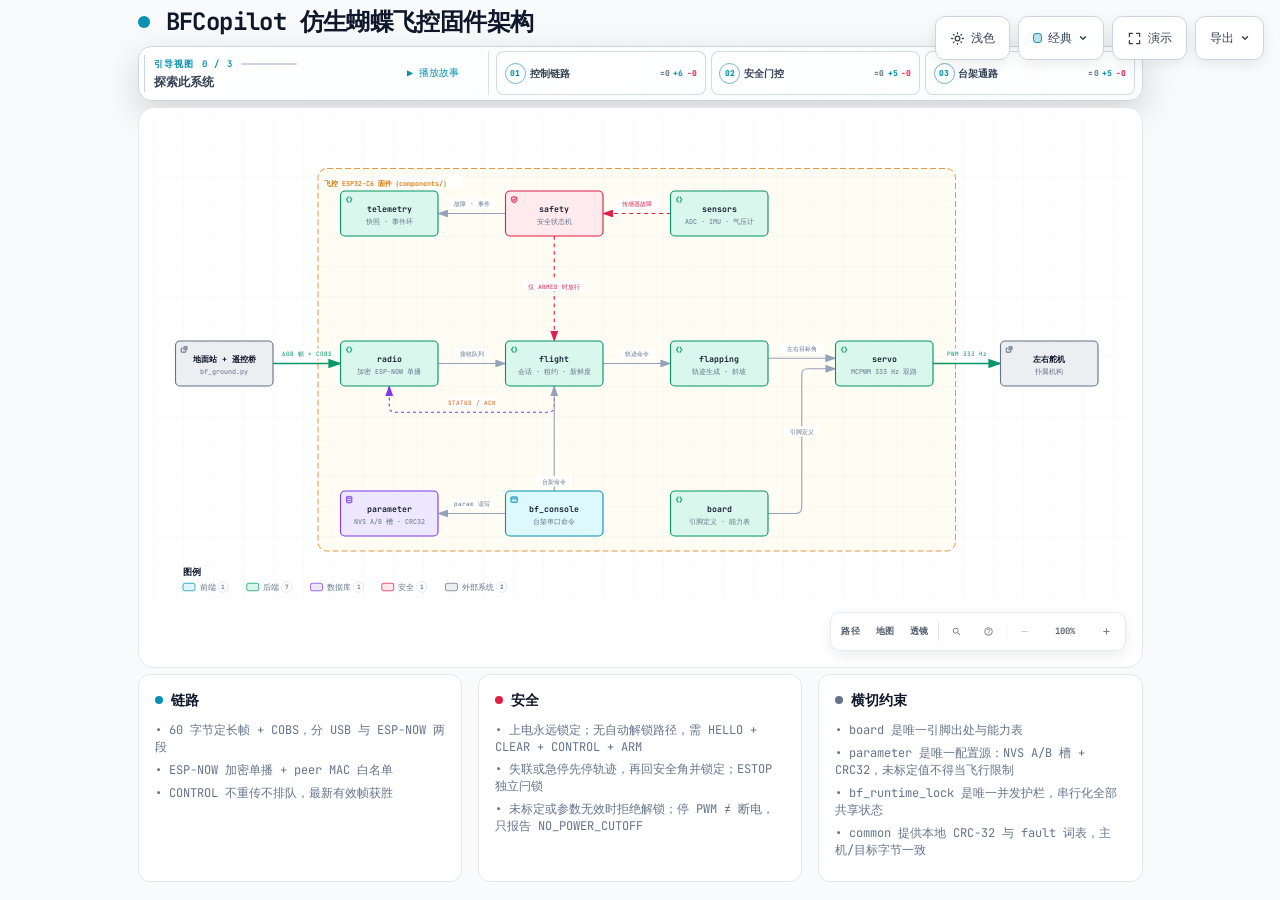
==== commit bf0e12b8: "feat: 修改了架构图" ====
--- a/docs/diagrams/bfcopilot-architecture.html
+++ b/docs/diagrams/bfcopilot-architecture.html
@@ -4959,7 +4959,7 @@
       </div>
     </div>
 
-    <script id="archify-guided-views-data" type="application/json">[{"id":"link-path","label":"控制链路","focus":["pc","remote","radio","flight","flapping","servo","actuator"],"note":"从电脑命令帧到 333 Hz 舵机输出的主链路。"},{"id":"safety-loop","label":"安全门控","focus":["flight","safety","parameter","sensors","servo"],"note":"会话、新鲜度与功率判定如何门控解锁与安全回位。"},{"id":"bench-path","label":"台架通路","focus":["console","parameter","sensors","telemetry","servo"],"note":"阶段 1 的临时命令与观测通路。"}]</script>
+    <script id="archify-guided-views-data" type="application/json">[{"id":"control-path","label":"控制链路","focus":["gs","radio","flight","flapping","servo","actuator"],"note":"从地面站命令帧到 333 Hz 舵机输出的单向主链路。"},{"id":"safety-gate","label":"安全门控","focus":["flight","safety","sensors","telemetry","servo"],"note":"safety 是唯一放行 ARMED 的组件；传感器故障直接进闩锁。"},{"id":"bench-path","label":"台架通路","focus":["console","parameter","board","servo","telemetry"],"note":"阶段 1 的临时串口命令与观测通路。"}]</script>
 
     <script id="archify-i18n-data" type="application/json">{"locale":"zh-CN","messages":{"viewer.kind.frontend":"前端","viewer.kind.backend":"后端","viewer.kind.database":"数据库","viewer.kind.cloud":"云服务","viewer.kind.security":"安全","viewer.kind.messagebus":"消息总线","viewer.kind.external":"外部系统","viewer.kind.neutral":"中性","viewer.kind.node":"节点","viewer.kind.start":"开始","viewer.kind.active":"活动","viewer.kind.waiting":"等待","viewer.kind.decision":"决策","viewer.kind.success":"成功","viewer.kind.failure":"失败","viewer.toolbar.actions":"图表操作","viewer.theme.toggle.title":"切换主题（T）","viewer.theme.toggle":"切换颜色主题","viewer.theme.dark":"深色","viewer.theme.light":"浅色","viewer.preset.choose.title":"选择视觉风格（S 循环切换）","viewer.preset.choose":"选择视觉风格","viewer.preset.style":"风格","viewer.preset.menu":"视觉风格","viewer.preset.identity":"视觉表达","viewer.preset.cycles":"S 循环切换","viewer.preset.classic":"经典","viewer.preset.classic.short":"经典","viewer.preset.classic.hint":"稳定的技术默认风格","viewer.preset.flow":"信号流","viewer.preset.flow.short":"流动","viewer.preset.flow.hint":"突出动态流向","viewer.preset.blueprint":"蓝图","viewer.preset.blueprint.hint":"工程评审","viewer.preset.editorial":"编辑风格","viewer.preset.editorial.hint":"适合发布与上线说明","viewer.preset.badge.signalFlow":"信号流","viewer.preset.badge.blueprint":"蓝图 / 修订 01","viewer.preset.badge.editorial":"编辑风格 / 现场笔记","viewer.preset.badge.editorialPlate":"ARCHIFY / 图版 04","viewer.preset.current":"当前视觉风格：{style}。选择视觉风格","viewer.motion.live":"动态","viewer.motion.still":"静态","viewer.motion.pause":"暂停动效","viewer.motion.resume":"恢复动效","viewer.motion.reduced":"已根据减少动态效果偏好暂停动效","viewer.motion.hidden":"页面不可见时已暂停动效","viewer.motion.yielding":"暂停动效；当前让位于{owner}","viewer.motion.yielding.title":"动态预览已启用 · 正在让位于{owner}","viewer.owner.story":"引导故事","viewer.owner.chapter":"当前章节","viewer.owner.chapterPreview":"章节差异预览","viewer.owner.handoff":"章节交接","viewer.owner.route":"路径探测","viewer.owner.lens":"语义透镜","viewer.owner.relationship":"关系预览","viewer.owner.intent":"意图追踪","viewer.owner.focus":"语义聚焦","viewer.owner.legend":"图例预览","viewer.owner.reader":"读者交互","viewer.present.enter":"进入演示模式","viewer.present.enter.title":"演示模式（F）","viewer.present.exit":"退出演示模式","viewer.present.exit.title":"退出演示模式（F 或 Escape）","viewer.present.present":"演示","viewer.present.exit.label":"退出","viewer.export.button":"导出","viewer.export.button.title":"导出图表（E）","viewer.export.diagram":"导出图表","viewer.export.menu":"导出","viewer.export.subtitle":"便携、整洁的输出","viewer.export.share":"分享","viewer.export.shareCard":"分享卡片","viewer.export.routeShareCard":"路径分享卡片","viewer.export.reachShareCard":"可达范围分享卡片","viewer.export.copyShareCard":"复制分享卡片","viewer.export.copyDiagram":"复制图表","viewer.export.clipboardPng":"复制 PNG 到剪贴板","viewer.export.raster":"位图","viewer.export.image":"图像","viewer.export.lossless":"无损图像","viewer.export.compact":"紧凑图像","viewer.export.modern":"现代图像格式","viewer.export.vectorMotion":"矢量与动效","viewer.export.vectorMotion.heading":"矢量与动效","viewer.export.editable":"可编辑矢量图","viewer.export.motion6s":"6 秒动效","viewer.export.unsupported":"当前浏览器不支持","viewer.export.clipboardUnsupported":"当前浏览器不支持写入图片剪贴板","viewer.export.clipboardUnsupported.period":"当前浏览器不支持写入图片剪贴板。","viewer.export.clipboardUnsupported.short":"此浏览器不支持写入图片剪贴板。","viewer.export.motionUnavailable":"当前浏览器无法录制动效","viewer.export.webmUnavailable":"当前浏览器不支持 WebM","viewer.export.failed":"导出失败：{message}","viewer.export.unknownVariant":"未知的分享卡片类型：{variant}","viewer.export.routeRequired":"请先追踪路径，再导出路径分享卡片","viewer.export.reachRequired":"请先追踪编写可达范围，再导出可达范围分享卡片","viewer.export.unknown":"未知错误","viewer.export.routeFailed":"路径分享卡片导出失败：{message}","viewer.export.reachFailed":"可达范围分享卡片导出失败：{message}","viewer.export.copyFailed":"复制失败：{message}","viewer.export.copiedPng":"已将 PNG 复制到剪贴板","viewer.export.copiedShare":"已复制分享卡片","viewer.export.downloadedShare":"已下载分享卡片","viewer.export.downloadedRoute":"已下载路径分享卡片","viewer.export.downloadedReach":"已下载可达范围分享卡片","viewer.export.downloadedWebm":"已下载 WebM","viewer.export.recording":"正在录制 6 秒动效…","viewer.export.card.routeSummary.one":"路径：{source} → {target} · {count} 个有向跳转","viewer.export.card.routeSummary.other":"路径：{source} → {target} · {count} 个有向跳转","viewer.export.card.reachSummary":"从{origin}开始的编写{direction} · {nodes} · {links} · 最深 {hops}","viewer.export.card.node.one":"{count} 个节点","viewer.export.card.node.other":"{count} 个节点","viewer.export.card.link.one":"{count} 条连接","viewer.export.card.link.other":"{count} 条连接","viewer.export.card.hop.one":"{count} 跳","viewer.export.card.hop.other":"{count} 跳","viewer.export.card.routeBadge":"ARCHIFY · 路径 · {hops}","viewer.export.card.reachBadge":"ARCHIFY · {direction}可达范围","viewer.export.card.defaultBadge":"ARCHIFY · {preset} · {theme}","viewer.export.direction.upstream":"上游","viewer.export.direction.downstream":"下游","viewer.export.error.canvasUnavailable":"无法为{label}使用画布","viewer.export.error.contextUnavailable":"无法为{label}创建二维画布上下文","viewer.export.error.toBlobUnavailable":"{label}无法使用 canvas.toBlob","viewer.export.error.toBlobNull":"{label}的 canvas.toBlob 未返回数据","viewer.export.error.variantsCombined":"无法同时组合多种分享卡片类型","viewer.export.error.viewerState":"分享卡片导出无法移除临时 Viewer 状态","viewer.export.error.routeState":"路径卡片导出无法安全保留已解析路径","viewer.export.error.reachState":"可达范围卡片导出无法安全保留编写的可达范围","viewer.export.error.webmRequirements":"WebM 动效导出需要追踪动画及浏览器 MediaRecorder 支持","viewer.export.error.mediaRecorder":"MediaRecorder 录制失败","viewer.export.error.emptyWebm":"MediaRecorder 生成了空的 WebM","viewer.export.error.webmBackground":"无法为 WebM 导出加载 SVG 背景","viewer.guided.region":"图表引导视图","viewer.guided.previous":"上一个引导视图","viewer.guided.previous.title":"上一个引导视图（[）","viewer.guided.next":"下一个引导视图","viewer.guided.next.title":"下一个引导视图（]）","viewer.guided.views":"引导视图","viewer.guided.explore":"探索此系统","viewer.guided.intro":"沿精选路径逐步查看，而不改变源图表。","viewer.guided.trail":"故事轨迹","viewer.guided.beat":"节点","viewer.guided.nextBeat":"下一步","viewer.guided.play":"播放引导故事","viewer.guided.play.title":"播放引导故事（P）","viewer.guided.pause":"暂停引导故事","viewer.guided.pause.title":"暂停引导故事（P）","viewer.guided.replay":"重播引导故事","viewer.guided.replay.title":"重播引导故事（P）","viewer.guided.playStory":"播放故事","viewer.guided.pauseStory":"暂停","viewer.guided.replayStory":"重播故事","viewer.guided.motionUnavailable":"静态模式下无法播放故事","viewer.guided.enableMotion":"切换为动态模式以播放引导故事","viewer.guided.selectBeatLink":"选择故事节点以复制其精确链接","viewer.guided.copyMoment":"复制此刻","viewer.guided.momentCopied":"已复制时刻链接","viewer.guided.momentCopyFailed":"无法复制故事时刻链接","viewer.guided.copied":"已复制","viewer.guided.copyFailed":"复制失败","viewer.guided.showAll":"显示全部","viewer.guided.showAll.aria":"显示完整图表","viewer.guided.chapters":"故事章节","viewer.guided.storyTrail":"{label}的故事轨迹：{count} 个节点","viewer.guided.chapter.open":"打开第 {index}/{total} 章：{label}，{count} 个停靠点","viewer.guided.chapter.current":"当前第 {index}/{total} 章：{label}，{count} 个停靠点","viewer.guided.chapter.selectedNodes":"已选择 {count} 个节点","viewer.guided.chapter.stops":"{count} 个停靠点","viewer.guided.chapter.stop.one":"{count} 个停靠点","viewer.guided.chapter.stop.other":"{count} 个停靠点","viewer.guided.chapter.current.title":"{label} — 当前章节，{count} 个停靠点","viewer.guided.chapter.delta.expanded":"{stay} 个保留，{enter} 个进入，{leave} 个离开","viewer.guided.chapter.delta.aria":"打开第 {index}/{total} 章：{label}。章节聚焦差异：{delta}","viewer.guided.chapter.delta.title":"{label} — 章节聚焦 {delta}","viewer.guided.handoff":"{from} → {to} · 经由{label}","viewer.guided.share.chapter":"章节 {index} / {total}","viewer.guided.share.initial":"章节 01 / 01","viewer.guided.share.default":"引导章节","viewer.guided.state.ready":"就绪","viewer.guided.state.playing":"播放中","viewer.guided.state.settled":"已完成","viewer.guided.state.paused":"已暂停","viewer.guided.state.pinned":"已固定","viewer.guided.state.still":"静态","viewer.guided.share.step":"步骤 {index} / {total} · {label}","viewer.guided.share.staticMoment":"{step} · 静态时刻","viewer.guided.share.complete":"{count} 个步骤已完成 · {note}","viewer.guided.share.settled":"路径已稳定，可供阅读。","viewer.guided.share.staticPath":"{count} 个步骤 · 静态路径","viewer.guided.share.ready":"{count} 个步骤 · 就绪","viewer.guided.share.aria":"{state}，第 {index}/{total} 章：{label}。{beat}。{route}","viewer.guided.beat.start":"节点 {index} / {total} · {label} · 起点","viewer.guided.beat.forward":"节点 {index} / {total} · {from} → {to}","viewer.guided.beat.reverse":"节点 {index} / {total} · {from} → {to} · 反向编写连接","viewer.guided.beat.multiple":"节点 {index} / {total} · {from} ⇄ {to} · {count} 条编写连接","viewer.guided.beat.group":"节点 {index} / {total} · {from} · {to} · 分组 · 无直接连接","viewer.guided.beat.aria.prefix":"故事节点 {index}/{total}：{label}。","viewer.guided.beat.aria.start":"起点。","viewer.guided.beat.aria.forward":"从{from}经一条正向编写关系到达。","viewer.guided.beat.aria.reverse":"从{from}出发；编写关系实际由{to}指向{from}。","viewer.guided.beat.aria.multiple":"从{from}经 {count} 条编写关系到达；不使用任意动效。","viewer.guided.beat.aria.group":"与{from}分组展示，没有直接编写关系。","viewer.guided.caption.start":"起点","viewer.guided.caption.grouped":"分组过渡 · 无直接编写连接","viewer.guided.caption.more":" +另外 {count} 条","viewer.guided.caption.reverse":"反向编写关系","viewer.guided.caption.relationships":"{count} 条编写关系","viewer.guided.caption.relationship":"编写关系","viewer.guided.caption.direction":"编写方向：{from} → {to}","viewer.guided.caption.starting":"编写起点","viewer.guided.beatLink":"复制当前故事时刻链接：第 {index}/{total} 个节点：{label}","viewer.guided.noStory":"此图表没有编写引导故事。","viewer.guide.eyebrow":"图表指南","viewer.guide.close":"关闭图表指南","viewer.guide.inspecting":"正在检查已编译语义","viewer.guide.actions":"图表探索操作","viewer.guide.find":"查找任意节点","viewer.guide.find.hint":"搜索标签、职责、类型和稳定 ID。","viewer.guide.route":"追踪路径","viewer.guide.route.aria":"追踪有向路径","viewer.guide.route.hint":"查看两个语义节点如何按编写方向连接。","viewer.guide.map":"查看完整系统","viewer.guide.map.hint":"打开带实时视口和稳定节点的语义雷达。","viewer.guide.lens":"比较语义类型","viewer.guide.lens.hint":"统计角色、显示流量并比较直接编写的连接。","viewer.guide.story":"播放引导故事","viewer.guide.story.hint":"浏览已编写的章节和真实关系。","viewer.guide.present":"进入演示模式","viewer.guide.present.hint":"让实时图表占满视口，同时不改变导出。","viewer.guide.shortcuts":"其他键盘快捷键","viewer.guide.shortcut.export":"导出","viewer.guide.shortcut.theme":"主题","viewer.guide.shortcut.style":"风格","viewer.guide.shortcut.reset":"重置","viewer.guide.shortcut.zoomIn":"放大","viewer.guide.shortcut.zoomOut":"缩小","viewer.guide.shortcut.close":"关闭","viewer.guide.facts":"{nodes} · {relationships} · {views}","viewer.guide.fact.node.one":"{count} 个语义节点","viewer.guide.fact.node.other":"{count} 个语义节点","viewer.guide.fact.relationship.one":"{count} 条关系","viewer.guide.fact.relationship.other":"{count} 条关系","viewer.guide.fact.view.one":"{count} 个引导视图","viewer.guide.fact.view.other":"{count} 个引导视图","viewer.guide.story.available.one":"浏览 {count} 个已编写章节及其真实关系。","viewer.guide.story.available.other":"浏览 {count} 个已编写章节及其真实关系。","viewer.guide.story.unavailable":"此图表没有编写引导故事。","viewer.guide.open":"打开图表指南","viewer.guide.noStory":"此图表没有编写引导故事。","viewer.finder.title":"查找节点","viewer.finder.close":"关闭节点查找器","viewer.finder.placeholder":"搜索标签或 ID","viewer.finder.search":"搜索图表节点","viewer.finder.results":"图表节点","viewer.finder.empty":"没有匹配的节点","viewer.finder.result.focus":"聚焦{label}","viewer.finder.result.routeStart":"选择{label}作为路径起点","viewer.finder.result.routeTarget":"选择{label}作为路径终点，{links}","viewer.finder.status.empty":"没有匹配的节点","viewer.finder.status.count.one":"{count} 个匹配节点","viewer.finder.status.count.other":"{count} 个匹配节点","viewer.finder.noun.nodes":"个节点","viewer.finder.link.one":"{count} 条连接","viewer.finder.link.other":"{count} 条连接","viewer.finder.result.focus.one":"聚焦{label}，{count} 条相关连接","viewer.finder.result.focus.other":"聚焦{label}，{count} 条相关连接","viewer.finder.status.filtered":"{visible}/{available} {noun}","viewer.finder.status.all":"{available} {noun}","viewer.passport.eyebrow":"语义护照","viewer.passport.metadata":"节点元数据","viewer.passport.evidence":"已验证的源代码证据","viewer.passport.verified":"已验证来源","viewer.passport.reach":"编写可达范围","viewer.passport.reach.trace":"追踪编写的可达性","viewer.passport.upstream":"上游","viewer.passport.downstream":"下游","viewer.passport.upstream.trace":"追踪上游编写可达性","viewer.passport.downstream.trace":"追踪下游编写可达性","viewer.passport.close":"关闭语义护照","viewer.passport.copy":"复制链接","viewer.passport.copy.focus":"复制聚焦节点的链接","viewer.passport.relations":"关系","viewer.passport.relations.show":"显示关联关系","viewer.passport.relations.hide":"隐藏关联关系","viewer.passport.relations.list":"关联关系","viewer.passport.copyRelation":"复制关系","viewer.passport.copyNode":"复制节点","viewer.passport.copyPinned":"复制固定关系的链接","viewer.passport.copySource":"复制来源节点的链接","viewer.passport.copy.focused.success":"已复制聚焦节点链接","viewer.passport.copy.pinned.success":"已复制固定关系链接","viewer.passport.copy.focused.failed":"无法复制聚焦节点链接","viewer.passport.copy.pinned.failed":"无法复制固定关系链接","viewer.passport.relationship.none":"没有关联关系","viewer.passport.relationship.count.one":"{count} 条关系","viewer.passport.relationship.count.other":"{count} 条关系","viewer.passport.relationship.show.one":"显示 {count} 条关联关系","viewer.passport.relationship.show.other":"显示 {count} 条关联关系","viewer.passport.relationship.summary":"{out} 条出向 · {in} 条入向{loops}","viewer.passport.relationship.loops":" · {count} 条自环","viewer.passport.relationship.explorer":"直接关系浏览器","viewer.passport.relationship.help":"使用方向键浏览关系。按 Enter 或空格键固定详情；按 Escape 清除。","viewer.passport.relationship.loopsBack":"回环","viewer.passport.relationship.connectsTo":"连接到","viewer.passport.relationship.connectsFrom":"连接自","viewer.passport.relationship.pinned":"已固定关系 · {from} → {to} · {label}","viewer.passport.relationship.inspect":"检查第 {index}/{total} 条关系：{from} 到 {to}，{label}。按 Enter 查看详情。","viewer.passport.relationship.group.out":"出向","viewer.passport.relationship.group.in":"入向","viewer.passport.relationship.group.loop":"自环","viewer.passport.relationship.row":"{group}：{relationship}，{neighbor}","viewer.passport.relationship.direction.out":"出 →","viewer.passport.relationship.direction.in":"← 入","viewer.passport.relationship.direction.loop":"自环","viewer.passport.sourceCount.one":"{count} 个已验证来源引用","viewer.passport.sourceCount.other":"{count} 个已验证来源引用","viewer.passport.sourceMarker":"来源","viewer.passport.beacon.one":"{count} 个已验证来源；聚焦此节点以检查","viewer.passport.beacon.other":"{count} 个已验证来源；聚焦此节点以检查","viewer.passport.repository.open":"打开已验证的仓库修订版本 {revision}","viewer.passport.source.open":"打开修订版本 {revision} 中已验证的来源 {path}","viewer.passport.source.openLink":"打开 ↗","viewer.passport.reach.upstream.one":"追踪 {count} 个上游编写节点","viewer.passport.reach.upstream.other":"追踪 {count} 个上游编写节点","viewer.passport.reach.downstream.one":"追踪 {count} 个下游编写节点","viewer.passport.reach.downstream.other":"追踪 {count} 个下游编写节点","viewer.passport.reach.noUpstream":"没有上游编写节点","viewer.passport.reach.noDownstream":"没有下游编写节点","viewer.passport.reach.status":"{direction} · {nodes} 个节点 · {links} 条连接 · 最深 {hops} 跳","viewer.route.eyebrow":"路径探测","viewer.route.start":"选择起点节点","viewer.route.start.find":"查找起点","viewer.route.start.find.aria":"查找路径起点","viewer.route.copy":"复制链接","viewer.route.copy.aria":"复制已追踪路径的链接","viewer.route.clear":"清除","viewer.route.clear.aria":"清除路径探测","viewer.route.traced":"已追踪路径","viewer.route.pickTwo":"在图表中选择两个语义节点","viewer.route.pickOne":"在图表中选择一个语义节点","viewer.route.controls":"路径旅程控制","viewer.route.previous":"上一个路径位置","viewer.route.play":"播放路径旅程","viewer.route.pause":"暂停路径旅程","viewer.route.replay":"重播路径旅程","viewer.route.next":"下一个路径位置","viewer.route.journey":"旅程","viewer.route.pause.label":"暂停","viewer.route.replay.label":"重播","viewer.route.overview":"总览","viewer.route.overview.aria":"显示完整路径总览","viewer.route.instructions":"先选择来源，再选择目标；方向很重要。","viewer.route.destination":"选择从{label}出发的目标","viewer.route.destination.find":"查找目标","viewer.route.destination.find.aria":"查找可达的路径目标","viewer.route.differentDestination":"选择其他目标","viewer.route.distinct":"一条路径需要两个不同的语义节点。","viewer.route.unreachable":"没有通往{label}的有向路径","viewer.route.unreachable.detail":"从{source}无法到达{target}。请选择高亮的目标。","viewer.route.start.instructions":"选择来源。下一步只会显示有向可达的目标。","viewer.route.copy.success":"已复制路径链接","viewer.route.copy.failed":"无法复制路径链接","viewer.route.position":"路径位置 {index}/{total}：{label}","viewer.route.step":"第 {index}/{total} 步 · {phase} · {label}","viewer.route.motionRequired":"自动旅程需要动态模式","viewer.route.trigger.clear":"清除已追踪路径","viewer.route.overview.status":"{nodes} · {hops} · 最短编写路径","viewer.route.overview.node.one":"{count} 个节点","viewer.route.overview.node.other":"{count} 个节点","viewer.route.overview.hop.one":"{count} 个有向跳转","viewer.route.overview.hop.other":"{count} 个有向跳转","viewer.route.phase.playing":"播放中","viewer.route.phase.complete":"已完成","viewer.route.phase.inspecting":"检查中","viewer.route.destination.count.one":"有 {count} 个有向目标可用。请选择高亮节点。","viewer.route.destination.count.other":"有 {count} 个有向目标可用。请选择高亮节点。","viewer.route.noOutgoing":"此处没有可用的出向路径。请清除后选择其他来源。","viewer.route.result.title":"{source} 到 {target}","viewer.route.finder.source.title":"选择路径起点","viewer.route.finder.source.placeholder":"搜索路径来源","viewer.route.finder.source.empty":"没有匹配的路径来源","viewer.route.finder.source.results":"可作为路径起点的节点","viewer.route.finder.source.noun":"个路径来源","viewer.route.finder.source.badge":"起点","viewer.route.finder.target.title":"从{label}出发的目标","viewer.route.finder.target.placeholder":"搜索可达目标","viewer.route.finder.target.empty":"没有匹配的可达目标","viewer.route.finder.target.results":"可达路径目标","viewer.route.finder.target.noun":"个可达目标","viewer.route.hop.one":"{count} 跳","viewer.route.hop.other":"{count} 跳","viewer.lens.eyebrow":"语义透镜","viewer.lens.title":"比较系统角色","viewer.lens.close":"关闭语义透镜","viewer.lens.instruction":"最多选择两种语义类型。选择一种可显示其真实流量；选择两种只比较直接编写的关系。","viewer.lens.kinds":"语义类型","viewer.lens.choose":"选择一种类型以检查其节点和相连关系。","viewer.lens.copy":"复制语义透镜链接","viewer.lens.clear":"清除语义透镜","viewer.lens.open":"打开语义透镜","viewer.lens.openActive":"打开当前语义透镜","viewer.lens.legend":"语义图例","viewer.lens.legend.inspect.one":"检查{label}，{count} 个节点","viewer.lens.legend.inspect.other":"检查{label}，{count} 个节点","viewer.lens.kind.count.one":"{label}，{count} 个节点","viewer.lens.kind.count.other":"{label}，{count} 个节点","viewer.lens.compare.one":"{first} → {second}：{forward} · {second} → {first}：{reverse} · 共 {count} 条直接关系","viewer.lens.compare.other":"{first} → {second}：{forward} · {second} → {first}：{reverse} · 共 {count} 条直接关系","viewer.lens.single":"{nodes} · {relationships} · 已连接节点保持可见","viewer.lens.node.one":"{count} 个{label}节点","viewer.lens.node.other":"{count} 个{label}节点","viewer.lens.relationship.one":"{count} 条相连关系","viewer.lens.relationship.other":"{count} 条相连关系","viewer.radar.title":"语义雷达","viewer.radar.building":"正在构建总览","viewer.radar.openFull":"打开完整语义雷达","viewer.radar.open":"打开雷达","viewer.radar.close":"关闭语义雷达","viewer.radar.surface":"图表总览。点击节点进行聚焦，或使用方向键平移。","viewer.radar.click":"点击节点","viewer.radar.drag":"拖动平移","viewer.radar.space":"语义雷达需要更多地图可见空间。","viewer.radar.nodes":"语义图表雷达节点","viewer.radar.focus":"从语义雷达聚焦{label}","viewer.radar.status":"{count} 个节点 · {viewport}","viewer.radar.fullMap":"{count} 个节点 · 完整地图","viewer.radar.compacted":"已收紧雷达，避免遮挡语义护照或地图控件。","viewer.radar.cancelWaiting":"取消等待更多地图空间的语义雷达","viewer.radar.needsSpace":"语义雷达需要更多可见地图空间","viewer.radar.viewport.full":"完整地图","viewer.radar.viewport.width":"宽度 {percent}%","viewer.radar.viewport.scale":"视口 {percent}%","viewer.nav.controls":"图表视图控制","viewer.nav.route":"追踪有向路径","viewer.nav.route.title":"追踪路径（R）","viewer.nav.route.short":"路径","viewer.nav.radar":"打开语义雷达","viewer.nav.radar.title":"语义雷达（M）","viewer.nav.radar.short":"地图","viewer.nav.lens":"打开语义透镜","viewer.nav.lens.title":"语义透镜（L）","viewer.nav.lens.short":"透镜","viewer.nav.find":"查找节点","viewer.nav.find.title":"查找节点（/）","viewer.nav.guide":"打开图表指南","viewer.nav.guide.title":"图表指南（?）","viewer.nav.zoomOut":"缩小","viewer.nav.zoomOut.title":"缩小（-）","viewer.nav.reset":"重置图表视图","viewer.nav.reset.title":"重置视图（0）","viewer.nav.read":"阅读","viewer.nav.zoomIn":"放大","viewer.nav.zoomIn.title":"放大（+）","viewer.nav.camera":"{hint}。重置图表视图","viewer.nav.camera.title":"{semantic}{hint} · 重置视图（0）","viewer.nav.camera.semantic":"语义相机已启用 · ","viewer.nav.level.map":"概览","viewer.nav.level.read":"阅读","viewer.nav.level.full":"完整","viewer.nav.level.auto":"自动","viewer.nav.detail.map":"放大以显示关系标签和节点上下文","viewer.nav.detail.read":"再次放大以显示标签和注释","viewer.nav.detail.full":"完整图表详情","viewer.intent.summary":"{label}。{out} 条出向，{in} 条入向{loops}。共 {total} 条连接。按 Enter 查看详情。","viewer.intent.loops":"，{count} 条自环","viewer.common.copied":"已复制","viewer.common.copyFailed":"复制失败","viewer.common.copyLink":"复制链接","viewer.common.clear":"清除","viewer.common.close":"关闭"}}</script>
     <div class="guided-views no-print" id="guided-views" hidden aria-label="图表引导视图">
@@ -5004,7 +5004,7 @@
     <!-- Main Diagram -->
     <div class="diagram-container" data-detail-level="read"
          data-preset-badge-editorial-plate="ARCHIFY / 图版 04">
-      <svg viewBox="0 0 1284 628" role="img" lang="zh-CN" aria-labelledby="archify-diagram-title archify-diagram-description" data-preset="classic" data-quality-profile="showcase">
+      <svg viewBox="0 0 1300 648" role="img" lang="zh-CN" aria-labelledby="archify-diagram-title archify-diagram-description" data-preset="classic" data-quality-profile="showcase">
         <title id="archify-diagram-title">BFCopilot 仿生蝴蝶飞控固件架构</title>
         <desc id="archify-diagram-description">由 Archify 生成的架构图。</desc>
         <!-- Definitions -->
@@ -5030,240 +5030,241 @@
         <rect width="100%" height="100%" fill="url(#grid)" />
 
         <!-- Boundaries (behind everything) -->
-        <rect data-graph-role="structural-frame" data-composition-frame-kind="region" data-composition-frame-id="0" data-composition-frame-label="飞控 ESP32-C6（开环台架）" x="395" y="90" width="659" height="470" rx="12" class="c-region" stroke-width="1"/>
+        <rect data-graph-role="structural-frame" data-composition-frame-kind="region" data-composition-frame-id="0" data-composition-frame-label="飞控 ESP32-C6 固件（components/）" x="220" y="70" width="850" height="510" rx="12" class="c-region" stroke-width="1"/>
 
         <!-- Connection paths (before components for correct z-order) -->
-        <path data-edge-from="pc" data-edge-to="remote" data-edge-label="USB 串口 · 60B 帧 + COBS" data-edge-key="0" data-edge-id="ground-link" data-composition-points="140,330;205,330" d="M 140 330 L 205 330" class="a-emphasis" stroke-width="1.8" marker-end="url(#arrowhead-emphasis)"/>
-        <path data-edge-from="remote" data-edge-to="radio" data-edge-label="ESP-NOW 加密单播" data-edge-key="1" data-edge-id="over-air" data-composition-points="345,330;425,330" d="M 345 330 L 425 330" class="a-default" stroke-width="1.5" marker-end="url(#arrowhead)"/>
-        <path data-edge-from="radio" data-edge-to="flight" data-edge-label="有界接收队列" data-edge-key="2" data-edge-id="queue-in" data-composition-points="549,323;640,323" d="M 549 323 L 640 323" class="a-default" stroke-width="1.5" marker-end="url(#arrowhead)"/>
-        <path data-edge-from="flight" data-edge-to="servo" data-edge-label="目标角写入 + 斜坡" data-edge-key="3" data-edge-id="target-write" data-composition-points="764,323;900,323" d="M 764 323 L 900 323" class="a-default" stroke-width="1.5" marker-end="url(#arrowhead)"/>
-        <path data-edge-from="servo" data-edge-to="actuator" data-edge-label="PWM 333 Hz" data-edge-key="4" data-edge-id="pwm-out" data-composition-points="1024,330;1120,330" d="M 1024 330 L 1120 330" class="a-default" stroke-width="1.5" marker-end="url(#arrowhead)"/>
-        <path data-edge-from="flight" data-edge-to="safety" data-edge-label="解锁 · 会话 · 急停" data-edge-key="5" data-edge-id="arm-gate" data-composition-points="702,300;702,180" d="M 702 300 L 702 180" class="a-default" stroke-width="1.5" marker-end="url(#arrowhead)"/>
-        <path data-edge-from="safety" data-edge-to="servo" data-edge-label="安全角回位 · 强制关断" data-edge-key="6" data-edge-id="safe-return" data-composition-points="764,150;788,150;788,276;955,276;955,300" d="M 764 150 L 780 150 Q 788 150 788 158 L 788 268 Q 788 276 796 276 L 947 276 Q 955 276 955 284 L 955 300" class="a-default" stroke-width="1.5" marker-end="url(#arrowhead)"/>
-        <path data-edge-from="parameter" data-edge-to="servo" data-edge-label="标定 · 限位 · 阈值" data-edge-key="7" data-edge-id="limits" data-composition-points="969,180;969,300" d="M 969 180 L 969 300" class="a-default" stroke-width="1.5" marker-end="url(#arrowhead)"/>
-        <path data-edge-from="flight" data-edge-to="flapping" data-edge-label="轨迹命令" data-edge-key="8" data-edge-id="trajectory" data-composition-points="702,360;702,480" d="M 702 360 L 702 480" class="a-default" stroke-width="1.5" marker-end="url(#arrowhead)"/>
-        <path data-edge-from="sensors" data-edge-to="flight" data-edge-label="电压 · 电流读数" data-edge-key="9" data-edge-id="power-read" data-composition-points="900,510;832,510;832,337;764,337" d="M 900 510 L 840 510 Q 832 510 832 502 L 832 345 Q 832 337 824 337 L 764 337" class="a-default" stroke-width="1.5" marker-end="url(#arrowhead)"/>
-        <path data-edge-from="safety" data-edge-to="telemetry" data-edge-label="故障 · 事件" data-edge-key="10" data-edge-id="events" data-composition-points="640,150;549,150" d="M 640 150 L 549 150" class="a-default" stroke-width="1.5" marker-end="url(#arrowhead)"/>
-        <path data-edge-from="console" data-edge-to="flight" data-edge-label="台架命令（临时通路）" data-edge-key="11" data-edge-id="bench-cmd" data-composition-points="549,510;594.5,510;594.5,337;640,337" d="M 549 510 L 586.5 510 Q 594.5 510 594.5 502 L 594.5 345 Q 594.5 337 602.5 337 L 640 337" class="a-default" stroke-width="1.5" marker-end="url(#arrowhead)"/>
+        <path data-edge-from="gs" data-edge-to="radio" data-edge-label="60B 帧 + COBS" data-edge-key="0" data-edge-id="ground-link" data-composition-points="160,330;250,330" d="M 160 330 L 250 330" class="a-emphasis" stroke-width="1.8" marker-end="url(#arrowhead-emphasis)"/>
+        <path data-edge-from="radio" data-edge-to="flight" data-edge-label="接收队列" data-edge-key="1" data-edge-id="queue-in" data-composition-points="380,330;470,330" d="M 380 330 L 470 330" class="a-default" stroke-width="1.5" marker-end="url(#arrowhead)"/>
+        <path data-edge-from="flight" data-edge-to="flapping" data-edge-label="轨迹命令" data-edge-key="2" data-edge-id="trajectory" data-composition-points="600,330;690,330" d="M 600 330 L 690 330" class="a-default" stroke-width="1.5" marker-end="url(#arrowhead)"/>
+        <path data-edge-from="flapping" data-edge-to="servo" data-edge-label="左右目标角" data-edge-key="3" data-edge-id="target-write" data-composition-points="820,323;910,323" d="M 820 323 L 910 323" class="a-default" stroke-width="1.5" marker-end="url(#arrowhead)"/>
+        <path data-edge-from="servo" data-edge-to="actuator" data-edge-label="PWM 333 Hz" data-edge-key="4" data-edge-id="pwm-out" data-composition-points="1040,330;1130,330" d="M 1040 330 L 1130 330" class="a-emphasis" stroke-width="1.8" marker-end="url(#arrowhead-emphasis)"/>
+        <path data-edge-from="flight" data-edge-to="radio" data-edge-label="STATUS / ACK" data-edge-key="5" data-edge-id="status-up" data-composition-points="535,360;535,395;315,395;315,360" d="M 535 360 L 535 387 Q 535 395 527 395 L 323 395 Q 315 395 315 387 L 315 360" class="a-dashed" stroke-width="1.5" marker-end="url(#arrowhead-dashed)"/>
+        <path data-edge-from="safety" data-edge-to="flight" data-edge-label="仅 ARMED 时放行" data-edge-key="6" data-edge-id="arm-gate" data-composition-points="535,160;535,300" d="M 535 160 L 535 300" class="a-security" stroke-width="1.5" marker-end="url(#arrowhead-security)"/>
+        <path data-edge-from="sensors" data-edge-to="safety" data-edge-label="传感器故障" data-edge-key="7" data-edge-id="fault-in" data-composition-points="690,130;600,130" d="M 690 130 L 600 130" class="a-security" stroke-width="1.5" marker-end="url(#arrowhead-security)"/>
+        <path data-edge-from="safety" data-edge-to="telemetry" data-edge-label="故障 · 事件" data-edge-key="8" data-edge-id="events" data-composition-points="470,130;380,130" d="M 470 130 L 380 130" class="a-default" stroke-width="1.5" marker-end="url(#arrowhead)"/>
+        <path data-edge-from="console" data-edge-to="flight" data-edge-label="台架命令" data-edge-key="9" data-edge-id="bench-cmd" data-composition-points="535,500;535,360" d="M 535 500 L 535 360" class="a-default" stroke-width="1.5" marker-end="url(#arrowhead)"/>
+        <path data-edge-from="console" data-edge-to="parameter" data-edge-label="param 读写" data-edge-key="10" data-edge-id="param-rw" data-composition-points="470,530;380,530" d="M 470 530 L 380 530" class="a-default" stroke-width="1.5" marker-end="url(#arrowhead)"/>
+        <path data-edge-from="board" data-edge-to="servo" data-edge-label="引脚定义" data-edge-key="11" data-edge-id="pin-map" data-composition-points="820,530;865,530;865,337;910,337" d="M 820 530 L 857 530 Q 865 530 865 522 L 865 345 Q 865 337 873 337 L 910 337" class="a-default" stroke-width="1.5" marker-end="url(#arrowhead)"/>
 
         <!-- Components -->
-        <g id="node-pc" data-node-id="pc" data-node-label="电脑上位机" tabindex="0" role="button" aria-label="聚焦电脑上位机，bf_ground.py, 架构组件" aria-pressed="false" data-node-kind="external" data-node-sublabel="bf_ground.py" data-node-context="架构组件">
-          <title>电脑上位机 · bf_ground.py · 架构组件</title>
-          <rect x="30" y="300" width="110" height="60" rx="6" class="c-mask"/>
-          <rect x="30" y="300" width="110" height="60" rx="6" class="c-external" stroke-width="1.5"/>
+        <g id="node-gs" data-node-id="gs" data-node-label="地面站 + 遥控桥" tabindex="0" role="button" aria-label="聚焦地面站 + 遥控桥，bf_ground.py, 架构组件" aria-pressed="false" data-node-kind="external" data-node-sublabel="bf_ground.py" data-node-context="架构组件">
+          <title>地面站 + 遥控桥 · bf_ground.py · 架构组件</title>
+          <rect x="30" y="300" width="130" height="60" rx="6" class="c-mask"/>
+          <rect x="30" y="300" width="130" height="60" rx="6" class="c-external" stroke-width="1.5"/>
           <g aria-hidden="true" data-semantic-sigil="external" class="semantic-sigil s-external" transform="translate(36 306) scale(0.6875)">
             <rect x="2.5" y="5" width="8.5" height="8" rx="1.5"/>
             <path d="M8 2.5h5.5V8M13.5 2.5 7.5 8.5"/>
           </g>
-          <text data-node-label="" data-detail-anchor="" x="85" y="328" class="t-primary" font-size="11" font-weight="600" text-anchor="middle">电脑上位机</text>
-        <text data-detail="context" x="85" y="344" class="t-muted" font-size="9" text-anchor="middle">bf_ground.py</text>
+          <text data-node-label="" data-detail-anchor="" x="95" y="328" class="t-primary" font-size="11" font-weight="600" text-anchor="middle">地面站 + 遥控桥</text>
+        <text data-detail="context" x="95" y="344" class="t-muted" font-size="9" text-anchor="middle">bf_ground.py</text>
         </g>
 
-        <g id="node-remote" data-node-id="remote" data-node-label="遥控端 ESP32" tabindex="0" role="button" aria-label="聚焦遥控端 ESP32，USB 桥 + 无线转发, 架构组件" aria-pressed="false" data-node-kind="backend" data-node-sublabel="USB 桥 + 无线转发" data-node-context="架构组件">
-          <title>遥控端 ESP32 · USB 桥 + 无线转发 · 架构组件</title>
-          <rect x="205" y="300" width="140" height="60" rx="6" class="c-mask"/>
-          <rect x="205" y="300" width="140" height="60" rx="6" class="c-backend" stroke-width="1.5"/>
-          <g aria-hidden="true" data-semantic-sigil="backend" class="semantic-sigil s-backend" transform="translate(211 306) scale(0.6875)">
+        <g id="node-radio" data-node-id="radio" data-node-label="radio" tabindex="0" role="button" aria-label="聚焦radio，加密 ESP-NOW 单播, 飞控 ESP32-C6 固件（components/）" aria-pressed="false" data-node-kind="backend" data-node-sublabel="加密 ESP-NOW 单播" data-node-context="飞控 ESP32-C6 固件（components/）">
+          <title>radio · 加密 ESP-NOW 单播 · 飞控 ESP32-C6 固件（components/）</title>
+          <rect x="250" y="300" width="130" height="60" rx="6" class="c-mask"/>
+          <rect x="250" y="300" width="130" height="60" rx="6" class="c-backend" stroke-width="1.5"/>
+          <g aria-hidden="true" data-semantic-sigil="backend" class="semantic-sigil s-backend" transform="translate(256 306) scale(0.6875)">
             <path d="M6 3 3 8l3 5M10 3l3 5-3 5"/>
           </g>
-          <text data-node-label="" data-detail-anchor="" x="275" y="328" class="t-primary" font-size="11" font-weight="600" text-anchor="middle">遥控端 ESP32</text>
-        <text data-detail="context" x="275" y="344" class="t-muted" font-size="9" text-anchor="middle">USB 桥 + 无线转发</text>
+          <text data-node-label="" data-detail-anchor="" x="315" y="328" class="t-primary" font-size="11" font-weight="600" text-anchor="middle">radio</text>
+        <text data-detail="context" x="315" y="344" class="t-muted" font-size="9" text-anchor="middle">加密 ESP-NOW 单播</text>
         </g>
 
-        <g id="node-radio" data-node-id="radio" data-node-label="bf_radio" tabindex="0" role="button" aria-label="聚焦bf_radio，ESP-NOW 加密单播, 飞控 ESP32-C6（开环台架）" aria-pressed="false" data-node-kind="backend" data-node-sublabel="ESP-NOW 加密单播" data-node-context="飞控 ESP32-C6（开环台架）">
-          <title>bf_radio · ESP-NOW 加密单播 · 飞控 ESP32-C6（开环台架）</title>
-          <rect x="425" y="300" width="124" height="60" rx="6" class="c-mask"/>
-          <rect x="425" y="300" width="124" height="60" rx="6" class="c-backend" stroke-width="1.5"/>
-          <g aria-hidden="true" data-semantic-sigil="backend" class="semantic-sigil s-backend" transform="translate(431 306) scale(0.6875)">
+        <g id="node-flight" data-node-id="flight" data-node-label="flight" tabindex="0" role="button" aria-label="聚焦flight，会话 · 租约 · 新鲜度, 飞控 ESP32-C6 固件（components/）" aria-pressed="false" data-node-kind="backend" data-node-sublabel="会话 · 租约 · 新鲜度" data-node-context="飞控 ESP32-C6 固件（components/）">
+          <title>flight · 会话 · 租约 · 新鲜度 · 飞控 ESP32-C6 固件（components/）</title>
+          <rect x="470" y="300" width="130" height="60" rx="6" class="c-mask"/>
+          <rect x="470" y="300" width="130" height="60" rx="6" class="c-backend" stroke-width="1.5"/>
+          <g aria-hidden="true" data-semantic-sigil="backend" class="semantic-sigil s-backend" transform="translate(476 306) scale(0.6875)">
             <path d="M6 3 3 8l3 5M10 3l3 5-3 5"/>
           </g>
-          <text data-node-label="" data-detail-anchor="" x="487" y="328" class="t-primary" font-size="11" font-weight="600" text-anchor="middle">bf_radio</text>
-        <text data-detail="context" x="487" y="344" class="t-muted" font-size="9" text-anchor="middle">ESP-NOW 加密单播</text>
+          <text data-node-label="" data-detail-anchor="" x="535" y="328" class="t-primary" font-size="11" font-weight="600" text-anchor="middle">flight</text>
+        <text data-detail="context" x="535" y="344" class="t-muted" font-size="9" text-anchor="middle">会话 · 租约 · 新鲜度</text>
         </g>
 
-        <g id="node-flight" data-node-id="flight" data-node-label="flight" tabindex="0" role="button" aria-label="聚焦flight，会话 · 新鲜度 · 编排, 飞控 ESP32-C6（开环台架）" aria-pressed="false" data-node-kind="backend" data-node-sublabel="会话 · 新鲜度 · 编排" data-node-context="飞控 ESP32-C6（开环台架）">
-          <title>flight · 会话 · 新鲜度 · 编排 · 飞控 ESP32-C6（开环台架）</title>
-          <rect x="640" y="300" width="124" height="60" rx="6" class="c-mask"/>
-          <rect x="640" y="300" width="124" height="60" rx="6" class="c-backend" stroke-width="1.5"/>
-          <g aria-hidden="true" data-semantic-sigil="backend" class="semantic-sigil s-backend" transform="translate(646 306) scale(0.6875)">
+        <g id="node-flapping" data-node-id="flapping" data-node-label="flapping" tabindex="0" role="button" aria-label="聚焦flapping，轨迹生成 · 斜坡, 飞控 ESP32-C6 固件（components/）" aria-pressed="false" data-node-kind="backend" data-node-sublabel="轨迹生成 · 斜坡" data-node-context="飞控 ESP32-C6 固件（components/）">
+          <title>flapping · 轨迹生成 · 斜坡 · 飞控 ESP32-C6 固件（components/）</title>
+          <rect x="690" y="300" width="130" height="60" rx="6" class="c-mask"/>
+          <rect x="690" y="300" width="130" height="60" rx="6" class="c-backend" stroke-width="1.5"/>
+          <g aria-hidden="true" data-semantic-sigil="backend" class="semantic-sigil s-backend" transform="translate(696 306) scale(0.6875)">
             <path d="M6 3 3 8l3 5M10 3l3 5-3 5"/>
           </g>
-          <text data-node-label="" data-detail-anchor="" x="702" y="328" class="t-primary" font-size="11" font-weight="600" text-anchor="middle">flight</text>
-        <text data-detail="context" x="702" y="344" class="t-muted" font-size="9" text-anchor="middle">会话 · 新鲜度 · 编排</text>
+          <text data-node-label="" data-detail-anchor="" x="755" y="328" class="t-primary" font-size="11" font-weight="600" text-anchor="middle">flapping</text>
+        <text data-detail="context" x="755" y="344" class="t-muted" font-size="9" text-anchor="middle">轨迹生成 · 斜坡</text>
         </g>
 
-        <g id="node-servo" data-node-id="servo" data-node-label="servo" tabindex="0" role="button" aria-label="聚焦servo，MCPWM 333 Hz 双路, 飞控 ESP32-C6（开环台架）" aria-pressed="false" data-node-kind="backend" data-node-sublabel="MCPWM 333 Hz 双路" data-node-context="飞控 ESP32-C6（开环台架）">
-          <title>servo · MCPWM 333 Hz 双路 · 飞控 ESP32-C6（开环台架）</title>
-          <rect x="900" y="300" width="124" height="60" rx="6" class="c-mask"/>
-          <rect x="900" y="300" width="124" height="60" rx="6" class="c-backend" stroke-width="1.5"/>
-          <g aria-hidden="true" data-semantic-sigil="backend" class="semantic-sigil s-backend" transform="translate(906 306) scale(0.6875)">
+        <g id="node-servo" data-node-id="servo" data-node-label="servo" tabindex="0" role="button" aria-label="聚焦servo，MCPWM 333 Hz 双路, 飞控 ESP32-C6 固件（components/）" aria-pressed="false" data-node-kind="backend" data-node-sublabel="MCPWM 333 Hz 双路" data-node-context="飞控 ESP32-C6 固件（components/）">
+          <title>servo · MCPWM 333 Hz 双路 · 飞控 ESP32-C6 固件（components/）</title>
+          <rect x="910" y="300" width="130" height="60" rx="6" class="c-mask"/>
+          <rect x="910" y="300" width="130" height="60" rx="6" class="c-backend" stroke-width="1.5"/>
+          <g aria-hidden="true" data-semantic-sigil="backend" class="semantic-sigil s-backend" transform="translate(916 306) scale(0.6875)">
             <path d="M6 3 3 8l3 5M10 3l3 5-3 5"/>
           </g>
-          <text data-node-label="" data-detail-anchor="" x="962" y="328" class="t-primary" font-size="11" font-weight="600" text-anchor="middle">servo</text>
-        <text data-detail="context" x="962" y="344" class="t-muted" font-size="9" text-anchor="middle">MCPWM 333 Hz 双路</text>
+          <text data-node-label="" data-detail-anchor="" x="975" y="328" class="t-primary" font-size="11" font-weight="600" text-anchor="middle">servo</text>
+        <text data-detail="context" x="975" y="344" class="t-muted" font-size="9" text-anchor="middle">MCPWM 333 Hz 双路</text>
         </g>
 
-        <g id="node-actuator" data-node-id="actuator" data-node-label="PTK7465 双舵机" tabindex="0" role="button" aria-label="聚焦PTK7465 双舵机，左 GPIO18 · 右 GPIO19, 架构组件" aria-pressed="false" data-node-kind="external" data-node-sublabel="左 GPIO18 · 右 GPIO19" data-node-context="架构组件">
-          <title>PTK7465 双舵机 · 左 GPIO18 · 右 GPIO19 · 架构组件</title>
-          <rect x="1120" y="300" width="124" height="60" rx="6" class="c-mask"/>
-          <rect x="1120" y="300" width="124" height="60" rx="6" class="c-external" stroke-width="1.5"/>
-          <g aria-hidden="true" data-semantic-sigil="external" class="semantic-sigil s-external" transform="translate(1126 306) scale(0.6875)">
+        <g id="node-actuator" data-node-id="actuator" data-node-label="左右舵机" tabindex="0" role="button" aria-label="聚焦左右舵机，扑翼机构, 架构组件" aria-pressed="false" data-node-kind="external" data-node-sublabel="扑翼机构" data-node-context="架构组件">
+          <title>左右舵机 · 扑翼机构 · 架构组件</title>
+          <rect x="1130" y="300" width="130" height="60" rx="6" class="c-mask"/>
+          <rect x="1130" y="300" width="130" height="60" rx="6" class="c-external" stroke-width="1.5"/>
+          <g aria-hidden="true" data-semantic-sigil="external" class="semantic-sigil s-external" transform="translate(1136 306) scale(0.6875)">
             <rect x="2.5" y="5" width="8.5" height="8" rx="1.5"/>
             <path d="M8 2.5h5.5V8M13.5 2.5 7.5 8.5"/>
           </g>
-          <text data-node-label="" data-detail-anchor="" x="1182" y="328" class="t-primary" font-size="11" font-weight="600" text-anchor="middle">PTK7465 双舵机</text>
-        <text data-detail="context" x="1182" y="344" class="t-muted" font-size="9" text-anchor="middle">左 GPIO18 · 右 GPIO19</text>
+          <text data-node-label="" data-detail-anchor="" x="1195" y="328" class="t-primary" font-size="11" font-weight="600" text-anchor="middle">左右舵机</text>
+        <text data-detail="context" x="1195" y="344" class="t-muted" font-size="9" text-anchor="middle">扑翼机构</text>
         </g>
 
-        <g id="node-safety" data-node-id="safety" data-node-label="safety" tabindex="0" role="button" aria-label="聚焦safety，安全状态机, 飞控 ESP32-C6（开环台架）" aria-pressed="false" data-node-kind="security" data-node-sublabel="安全状态机" data-node-context="飞控 ESP32-C6（开环台架）">
-          <title>safety · 安全状态机 · 飞控 ESP32-C6（开环台架）</title>
-          <rect x="640" y="120" width="124" height="60" rx="6" class="c-mask"/>
-          <rect x="640" y="120" width="124" height="60" rx="6" class="c-security" stroke-width="1.5"/>
-          <g aria-hidden="true" data-semantic-sigil="security" class="semantic-sigil s-security" transform="translate(646 126) scale(0.6875)">
+        <g id="node-telemetry" data-node-id="telemetry" data-node-label="telemetry" tabindex="0" role="button" aria-label="聚焦telemetry，快照 · 事件环, 飞控 ESP32-C6 固件（components/）" aria-pressed="false" data-node-kind="backend" data-node-sublabel="快照 · 事件环" data-node-context="飞控 ESP32-C6 固件（components/）">
+          <title>telemetry · 快照 · 事件环 · 飞控 ESP32-C6 固件（components/）</title>
+          <rect x="250" y="100" width="130" height="60" rx="6" class="c-mask"/>
+          <rect x="250" y="100" width="130" height="60" rx="6" class="c-backend" stroke-width="1.5"/>
+          <g aria-hidden="true" data-semantic-sigil="backend" class="semantic-sigil s-backend" transform="translate(256 106) scale(0.6875)">
+            <path d="M6 3 3 8l3 5M10 3l3 5-3 5"/>
+          </g>
+          <text data-node-label="" data-detail-anchor="" x="315" y="128" class="t-primary" font-size="11" font-weight="600" text-anchor="middle">telemetry</text>
+        <text data-detail="context" x="315" y="144" class="t-muted" font-size="9" text-anchor="middle">快照 · 事件环</text>
+        </g>
+
+        <g id="node-safety" data-node-id="safety" data-node-label="safety" tabindex="0" role="button" aria-label="聚焦safety，安全状态机, 飞控 ESP32-C6 固件（components/）" aria-pressed="false" data-node-kind="security" data-node-sublabel="安全状态机" data-node-tag="唯一放行" data-node-context="飞控 ESP32-C6 固件（components/）">
+          <title>safety · 安全状态机 · 飞控 ESP32-C6 固件（components/） · 唯一放行</title>
+          <rect x="470" y="100" width="130" height="60" rx="6" class="c-mask"/>
+          <rect x="470" y="100" width="130" height="60" rx="6" class="c-security" stroke-width="1.5"/>
+          <g aria-hidden="true" data-semantic-sigil="security" class="semantic-sigil s-security" transform="translate(476 106) scale(0.6875)">
             <path d="M8 2.2 13 4v3.5c0 3.1-1.8 5.4-5 6.5-3.2-1.1-5-3.4-5-6.5V4Z"/>
             <path d="m5.8 8 1.5 1.5 3-3"/>
           </g>
-          <text data-node-label="" data-detail-anchor="" x="702" y="148" class="t-primary" font-size="11" font-weight="600" text-anchor="middle">safety</text>
-        <text data-detail="context" x="702" y="164" class="t-muted" font-size="9" text-anchor="middle">安全状态机</text>
+          <text data-node-label="" data-detail-anchor="" x="535" y="128" class="t-primary" font-size="11" font-weight="600" text-anchor="middle">safety</text>
+        <text data-detail="context" x="535" y="144" class="t-muted" font-size="9" text-anchor="middle">安全状态机</text>
+        <text data-detail="fine" x="535" y="152" class="t-security" font-size="7" text-anchor="middle">唯一放行</text>
         </g>
 
-        <g id="node-parameter" data-node-id="parameter" data-node-label="parameter" tabindex="0" role="button" aria-label="聚焦parameter，NVS A/B 槽 · CRC32, 飞控 ESP32-C6（开环台架）" aria-pressed="false" data-node-kind="database" data-node-sublabel="NVS A/B 槽 · CRC32" data-node-context="飞控 ESP32-C6（开环台架）">
-          <title>parameter · NVS A/B 槽 · CRC32 · 飞控 ESP32-C6（开环台架）</title>
-          <rect x="900" y="120" width="124" height="60" rx="6" class="c-mask"/>
-          <rect x="900" y="120" width="124" height="60" rx="6" class="c-database" stroke-width="1.5"/>
-          <g aria-hidden="true" data-semantic-sigil="database" class="semantic-sigil s-database" transform="translate(906 126) scale(0.6875)">
+        <g id="node-sensors" data-node-id="sensors" data-node-label="sensors" tabindex="0" role="button" aria-label="聚焦sensors，ADC · IMU · 气压计, 飞控 ESP32-C6 固件（components/）" aria-pressed="false" data-node-kind="backend" data-node-sublabel="ADC · IMU · 气压计" data-node-context="飞控 ESP32-C6 固件（components/）">
+          <title>sensors · ADC · IMU · 气压计 · 飞控 ESP32-C6 固件（components/）</title>
+          <rect x="690" y="100" width="130" height="60" rx="6" class="c-mask"/>
+          <rect x="690" y="100" width="130" height="60" rx="6" class="c-backend" stroke-width="1.5"/>
+          <g aria-hidden="true" data-semantic-sigil="backend" class="semantic-sigil s-backend" transform="translate(696 106) scale(0.6875)">
+            <path d="M6 3 3 8l3 5M10 3l3 5-3 5"/>
+          </g>
+          <text data-node-label="" data-detail-anchor="" x="755" y="128" class="t-primary" font-size="11" font-weight="600" text-anchor="middle">sensors</text>
+        <text data-detail="context" x="755" y="144" class="t-muted" font-size="9" text-anchor="middle">ADC · IMU · 气压计</text>
+        </g>
+
+        <g id="node-parameter" data-node-id="parameter" data-node-label="parameter" tabindex="0" role="button" aria-label="聚焦parameter，NVS A/B 槽 · CRC32, 飞控 ESP32-C6 固件（components/）" aria-pressed="false" data-node-kind="database" data-node-sublabel="NVS A/B 槽 · CRC32" data-node-context="飞控 ESP32-C6 固件（components/）">
+          <title>parameter · NVS A/B 槽 · CRC32 · 飞控 ESP32-C6 固件（components/）</title>
+          <rect x="250" y="500" width="130" height="60" rx="6" class="c-mask"/>
+          <rect x="250" y="500" width="130" height="60" rx="6" class="c-database" stroke-width="1.5"/>
+          <g aria-hidden="true" data-semantic-sigil="database" class="semantic-sigil s-database" transform="translate(256 506) scale(0.6875)">
             <ellipse cx="8" cy="4" rx="5" ry="2"/>
             <path d="M3 4v8c0 1.1 2.2 2 5 2s5-.9 5-2V4M3 8c0 1.1 2.2 2 5 2s5-.9 5-2"/>
           </g>
-          <text data-node-label="" data-detail-anchor="" x="962" y="148" class="t-primary" font-size="11" font-weight="600" text-anchor="middle">parameter</text>
-        <text data-detail="context" x="962" y="164" class="t-muted" font-size="9" text-anchor="middle">NVS A/B 槽 · CRC32</text>
+          <text data-node-label="" data-detail-anchor="" x="315" y="528" class="t-primary" font-size="11" font-weight="600" text-anchor="middle">parameter</text>
+        <text data-detail="context" x="315" y="544" class="t-muted" font-size="9" text-anchor="middle">NVS A/B 槽 · CRC32</text>
         </g>
 
-        <g id="node-telemetry" data-node-id="telemetry" data-node-label="telemetry" tabindex="0" role="button" aria-label="聚焦telemetry，快照 · 事件环, 飞控 ESP32-C6（开环台架）" aria-pressed="false" data-node-kind="backend" data-node-sublabel="快照 · 事件环" data-node-context="飞控 ESP32-C6（开环台架）">
-          <title>telemetry · 快照 · 事件环 · 飞控 ESP32-C6（开环台架）</title>
-          <rect x="425" y="120" width="124" height="60" rx="6" class="c-mask"/>
-          <rect x="425" y="120" width="124" height="60" rx="6" class="c-backend" stroke-width="1.5"/>
-          <g aria-hidden="true" data-semantic-sigil="backend" class="semantic-sigil s-backend" transform="translate(431 126) scale(0.6875)">
-            <path d="M6 3 3 8l3 5M10 3l3 5-3 5"/>
-          </g>
-          <text data-node-label="" data-detail-anchor="" x="487" y="148" class="t-primary" font-size="11" font-weight="600" text-anchor="middle">telemetry</text>
-        <text data-detail="context" x="487" y="164" class="t-muted" font-size="9" text-anchor="middle">快照 · 事件环</text>
-        </g>
-
-        <g id="node-console" data-node-id="console" data-node-label="bf_console" tabindex="0" role="button" aria-label="聚焦bf_console，台架串口控制台, 飞控 ESP32-C6（开环台架）" aria-pressed="false" data-node-kind="frontend" data-node-sublabel="台架串口控制台" data-node-context="飞控 ESP32-C6（开环台架）">
-          <title>bf_console · 台架串口控制台 · 飞控 ESP32-C6（开环台架）</title>
-          <rect x="425" y="480" width="124" height="60" rx="6" class="c-mask"/>
-          <rect x="425" y="480" width="124" height="60" rx="6" class="c-frontend" stroke-width="1.5"/>
-          <g aria-hidden="true" data-semantic-sigil="frontend" class="semantic-sigil s-frontend" transform="translate(431 486) scale(0.6875)">
+        <g id="node-console" data-node-id="console" data-node-label="bf_console" tabindex="0" role="button" aria-label="聚焦bf_console，台架串口命令, 飞控 ESP32-C6 固件（components/）" aria-pressed="false" data-node-kind="frontend" data-node-sublabel="台架串口命令" data-node-context="飞控 ESP32-C6 固件（components/）">
+          <title>bf_console · 台架串口命令 · 飞控 ESP32-C6 固件（components/）</title>
+          <rect x="470" y="500" width="130" height="60" rx="6" class="c-mask"/>
+          <rect x="470" y="500" width="130" height="60" rx="6" class="c-frontend" stroke-width="1.5"/>
+          <g aria-hidden="true" data-semantic-sigil="frontend" class="semantic-sigil s-frontend" transform="translate(476 506) scale(0.6875)">
             <rect x="2" y="3" width="12" height="10" rx="2"/>
             <path d="M2 6.5h12"/>
             <circle cx="4.1" cy="4.8" r=".7" class="sigil-fill"/>
             <circle cx="6.3" cy="4.8" r=".7" class="sigil-fill"/>
           </g>
-          <text data-node-label="" data-detail-anchor="" x="487" y="508" class="t-primary" font-size="11" font-weight="600" text-anchor="middle">bf_console</text>
-        <text data-detail="context" x="487" y="524" class="t-muted" font-size="9" text-anchor="middle">台架串口控制台</text>
+          <text data-node-label="" data-detail-anchor="" x="535" y="528" class="t-primary" font-size="11" font-weight="600" text-anchor="middle">bf_console</text>
+        <text data-detail="context" x="535" y="544" class="t-muted" font-size="9" text-anchor="middle">台架串口命令</text>
         </g>
 
-        <g id="node-flapping" data-node-id="flapping" data-node-label="flapping" tabindex="0" role="button" aria-label="聚焦flapping，正弦轨迹 · 斜坡, 飞控 ESP32-C6（开环台架）" aria-pressed="false" data-node-kind="backend" data-node-sublabel="正弦轨迹 · 斜坡" data-node-context="飞控 ESP32-C6（开环台架）">
-          <title>flapping · 正弦轨迹 · 斜坡 · 飞控 ESP32-C6（开环台架）</title>
-          <rect x="640" y="480" width="124" height="60" rx="6" class="c-mask"/>
-          <rect x="640" y="480" width="124" height="60" rx="6" class="c-backend" stroke-width="1.5"/>
-          <g aria-hidden="true" data-semantic-sigil="backend" class="semantic-sigil s-backend" transform="translate(646 486) scale(0.6875)">
+        <g id="node-board" data-node-id="board" data-node-label="board" tabindex="0" role="button" aria-label="聚焦board，引脚定义 · 能力表, 飞控 ESP32-C6 固件（components/）" aria-pressed="false" data-node-kind="backend" data-node-sublabel="引脚定义 · 能力表" data-node-context="飞控 ESP32-C6 固件（components/）">
+          <title>board · 引脚定义 · 能力表 · 飞控 ESP32-C6 固件（components/）</title>
+          <rect x="690" y="500" width="130" height="60" rx="6" class="c-mask"/>
+          <rect x="690" y="500" width="130" height="60" rx="6" class="c-backend" stroke-width="1.5"/>
+          <g aria-hidden="true" data-semantic-sigil="backend" class="semantic-sigil s-backend" transform="translate(696 506) scale(0.6875)">
             <path d="M6 3 3 8l3 5M10 3l3 5-3 5"/>
           </g>
-          <text data-node-label="" data-detail-anchor="" x="702" y="508" class="t-primary" font-size="11" font-weight="600" text-anchor="middle">flapping</text>
-        <text data-detail="context" x="702" y="524" class="t-muted" font-size="9" text-anchor="middle">正弦轨迹 · 斜坡</text>
+          <text data-node-label="" data-detail-anchor="" x="755" y="528" class="t-primary" font-size="11" font-weight="600" text-anchor="middle">board</text>
+        <text data-detail="context" x="755" y="544" class="t-muted" font-size="9" text-anchor="middle">引脚定义 · 能力表</text>
         </g>
 
-        <g id="node-sensors" data-node-id="sensors" data-node-label="sensors" tabindex="0" role="button" aria-label="聚焦sensors，电池 / INA199 ADC, 飞控 ESP32-C6（开环台架）" aria-pressed="false" data-node-kind="backend" data-node-sublabel="电池 / INA199 ADC" data-node-context="飞控 ESP32-C6（开环台架）">
-          <title>sensors · 电池 / INA199 ADC · 飞控 ESP32-C6（开环台架）</title>
-          <rect x="900" y="480" width="124" height="60" rx="6" class="c-mask"/>
-          <rect x="900" y="480" width="124" height="60" rx="6" class="c-backend" stroke-width="1.5"/>
-          <g aria-hidden="true" data-semantic-sigil="backend" class="semantic-sigil s-backend" transform="translate(906 486) scale(0.6875)">
-            <path d="M6 3 3 8l3 5M10 3l3 5-3 5"/>
-          </g>
-          <text data-node-label="" data-detail-anchor="" x="962" y="508" class="t-primary" font-size="11" font-weight="600" text-anchor="middle">sensors</text>
-        <text data-detail="context" x="962" y="524" class="t-muted" font-size="9" text-anchor="middle">电池 / INA199 ADC</text>
+        <!-- Connection labels -->
+        <g data-detail="context" data-edge-from="gs" data-edge-to="radio" data-edge-label="60B 帧 + COBS" data-edge-key="0" data-edge-id="ground-link">
+          <rect x="168.8" y="310" width="72.4" height="14" rx="3" class="c-mask"/>
+          <text x="205" y="320" class="t-backend" font-size="8" text-anchor="middle">60B 帧 + COBS</text>
         </g>
-
-        <!-- Connection labels -->
-        <g data-detail="context" data-edge-from="pc" data-edge-to="remote" data-edge-label="USB 串口 · 60B 帧 + COBS" data-edge-key="0" data-edge-id="ground-link">
-          <rect x="109.9" y="264" width="125.19999999999999" height="14" rx="3" class="c-mask"/>
-          <text x="172.5" y="274" class="t-backend" font-size="8" text-anchor="middle">USB 串口 · 60B 帧 + COBS</text>
+        <g data-detail="context" data-edge-from="radio" data-edge-to="flight" data-edge-label="接收队列" data-edge-key="1" data-edge-id="queue-in">
+          <rect x="400.8" y="310" width="48.4" height="14" rx="3" class="c-mask"/>
+          <text x="425" y="320" class="t-muted" font-size="8" text-anchor="middle">接收队列</text>
         </g>
-        <g data-detail="context" data-edge-from="remote" data-edge-to="radio" data-edge-label="ESP-NOW 加密单播" data-edge-key="1" data-edge-id="over-air">
-          <rect x="341.6" y="264" width="86.8" height="14" rx="3" class="c-mask"/>
-          <text x="385" y="274" class="t-muted" font-size="8" text-anchor="middle">ESP-NOW 加密单播</text>
+        <g data-detail="context" data-edge-from="flight" data-edge-to="flapping" data-edge-label="轨迹命令" data-edge-key="2" data-edge-id="trajectory">
+          <rect x="620.8" y="310" width="48.4" height="14" rx="3" class="c-mask"/>
+          <text x="645" y="320" class="t-muted" font-size="8" text-anchor="middle">轨迹命令</text>
         </g>
-        <g data-detail="context" data-edge-from="radio" data-edge-to="flight" data-edge-label="有界接收队列" data-edge-key="2" data-edge-id="queue-in">
-          <rect x="560.7" y="257" width="67.6" height="14" rx="3" class="c-mask"/>
-          <text x="594.5" y="267" class="t-muted" font-size="8" text-anchor="middle">有界接收队列</text>
-        </g>
-        <g data-detail="context" data-edge-from="flight" data-edge-to="servo" data-edge-label="目标角写入 + 斜坡" data-edge-key="3" data-edge-id="target-write">
-          <rect x="806.2" y="247" width="91.6" height="14" rx="3" class="c-mask"/>
-          <text x="852" y="257" class="t-muted" font-size="8" text-anchor="middle">目标角写入 + 斜坡</text>
+        <g data-detail="context" data-edge-from="flapping" data-edge-to="servo" data-edge-label="左右目标角" data-edge-key="3" data-edge-id="target-write">
+          <rect x="836" y="303" width="58" height="14" rx="3" class="c-mask"/>
+          <text x="865" y="313" class="t-muted" font-size="8" text-anchor="middle">左右目标角</text>
         </g>
         <g data-detail="context" data-edge-from="servo" data-edge-to="actuator" data-edge-label="PWM 333 Hz" data-edge-key="4" data-edge-id="pwm-out">
-          <rect x="1043" y="264" width="58" height="14" rx="3" class="c-mask"/>
-          <text x="1072" y="274" class="t-muted" font-size="8" text-anchor="middle">PWM 333 Hz</text>
+          <rect x="1056" y="310" width="58" height="14" rx="3" class="c-mask"/>
+          <text x="1085" y="320" class="t-backend" font-size="8" text-anchor="middle">PWM 333 Hz</text>
         </g>
-        <g data-detail="context" data-edge-from="flight" data-edge-to="safety" data-edge-label="解锁 · 会话 · 急停" data-edge-key="5" data-edge-id="arm-gate">
-          <rect x="653.8" y="280" width="96.39999999999999" height="14" rx="3" class="c-mask"/>
-          <text x="702" y="290" class="t-muted" font-size="8" text-anchor="middle">解锁 · 会话 · 急停</text>
+        <g data-detail="context" data-edge-from="flight" data-edge-to="radio" data-edge-label="STATUS / ACK" data-edge-key="5" data-edge-id="status-up">
+          <rect x="391.2" y="375" width="67.6" height="14" rx="3" class="c-mask"/>
+          <text x="425" y="385" class="t-messagebus" font-size="8" text-anchor="middle">STATUS / ACK</text>
         </g>
-        <g data-detail="context" data-edge-from="safety" data-edge-to="servo" data-edge-label="安全角回位 · 强制关断" data-edge-key="6" data-edge-id="safe-return">
-          <rect x="732.6" y="193" width="110.8" height="14" rx="3" class="c-mask"/>
-          <text x="788" y="203" class="t-muted" font-size="8" text-anchor="middle">安全角回位 · 强制关断</text>
+        <g data-detail="context" data-edge-from="safety" data-edge-to="flight" data-edge-label="仅 ARMED 时放行" data-edge-key="6" data-edge-id="arm-gate">
+          <rect x="494" y="220" width="82" height="14" rx="3" class="c-mask"/>
+          <text x="535" y="230" class="t-security" font-size="8" text-anchor="middle">仅 ARMED 时放行</text>
         </g>
-        <g data-detail="context" data-edge-from="parameter" data-edge-to="servo" data-edge-label="标定 · 限位 · 阈值" data-edge-key="7" data-edge-id="limits">
-          <rect x="920.8" y="200" width="96.39999999999999" height="14" rx="3" class="c-mask"/>
-          <text x="969" y="210" class="t-muted" font-size="8" text-anchor="middle">标定 · 限位 · 阈值</text>
+        <g data-detail="context" data-edge-from="sensors" data-edge-to="safety" data-edge-label="传感器故障" data-edge-key="7" data-edge-id="fault-in">
+          <rect x="616" y="110" width="58" height="14" rx="3" class="c-mask"/>
+          <text x="645" y="120" class="t-security" font-size="8" text-anchor="middle">传感器故障</text>
         </g>
-        <g data-detail="context" data-edge-from="flight" data-edge-to="flapping" data-edge-label="轨迹命令" data-edge-key="8" data-edge-id="trajectory">
-          <rect x="677.8" y="380" width="48.4" height="14" rx="3" class="c-mask"/>
-          <text x="702" y="390" class="t-muted" font-size="8" text-anchor="middle">轨迹命令</text>
+        <g data-detail="context" data-edge-from="safety" data-edge-to="telemetry" data-edge-label="故障 · 事件" data-edge-key="8" data-edge-id="events">
+          <rect x="393.6" y="110" width="62.8" height="14" rx="3" class="c-mask"/>
+          <text x="425" y="120" class="t-muted" font-size="8" text-anchor="middle">故障 · 事件</text>
         </g>
-        <g data-detail="context" data-edge-from="sensors" data-edge-to="flight" data-edge-label="电压 · 电流读数" data-edge-key="9" data-edge-id="power-read">
-          <rect x="791" y="403.5" width="82" height="14" rx="3" class="c-mask"/>
-          <text x="832" y="413.5" class="t-muted" font-size="8" text-anchor="middle">电压 · 电流读数</text>
+        <g data-detail="context" data-edge-from="console" data-edge-to="flight" data-edge-label="台架命令" data-edge-key="9" data-edge-id="bench-cmd">
+          <rect x="510.8" y="480" width="48.4" height="14" rx="3" class="c-mask"/>
+          <text x="535" y="490" class="t-muted" font-size="8" text-anchor="middle">台架命令</text>
         </g>
-        <g data-detail="context" data-edge-from="safety" data-edge-to="telemetry" data-edge-label="故障 · 事件" data-edge-key="10" data-edge-id="events">
-          <rect x="563.1" y="130" width="62.8" height="14" rx="3" class="c-mask"/>
-          <text x="594.5" y="140" class="t-muted" font-size="8" text-anchor="middle">故障 · 事件</text>
+        <g data-detail="context" data-edge-from="console" data-edge-to="parameter" data-edge-label="param 读写" data-edge-key="10" data-edge-id="param-rw">
+          <rect x="396" y="510" width="58" height="14" rx="3" class="c-mask"/>
+          <text x="425" y="520" class="t-muted" font-size="8" text-anchor="middle">param 读写</text>
         </g>
-        <g data-detail="context" data-edge-from="console" data-edge-to="flight" data-edge-label="台架命令（临时通路）" data-edge-key="11" data-edge-id="bench-cmd">
-          <rect x="541.5" y="403.5" width="106" height="14" rx="3" class="c-mask"/>
-          <text x="594.5" y="413.5" class="t-muted" font-size="8" text-anchor="middle">台架命令（临时通路）</text>
+        <g data-detail="context" data-edge-from="board" data-edge-to="servo" data-edge-label="引脚定义" data-edge-key="11" data-edge-id="pin-map">
+          <rect x="840.8" y="413.5" width="48.4" height="14" rx="3" class="c-mask"/>
+          <text x="865" y="423.5" class="t-muted" font-size="8" text-anchor="middle">引脚定义</text>
         </g>
 
         <!-- Boundary labels (foreground masks keep routes out of titles) -->
-        <g data-graph-role="structural-frame-label" data-composition-frame-id="0" data-composition-frame-kind="region" data-composition-frame-label="飞控 ESP32-C6（开环台架）">
-          <rect data-graph-role="structural-frame-label-mask" x="399" y="100" width="145" height="16" rx="3" class="c-mask"/>
-          <text data-boundary-label="" x="403" y="113" class="t-cloud" font-size="9" font-weight="600">飞控 ESP32-C6（开环台架）</text>
+        <g data-graph-role="structural-frame-label" data-composition-frame-id="0" data-composition-frame-kind="region" data-composition-frame-label="飞控 ESP32-C6 固件（components/）">
+          <rect data-graph-role="structural-frame-label-mask" x="224" y="80" width="188.2" height="16" rx="3" class="c-mask"/>
+          <text data-boundary-label="" x="228" y="93" class="t-cloud" font-size="9" font-weight="600">飞控 ESP32-C6 固件（components/）</text>
         </g>
 
         <!-- Legend -->
         <g data-legend="" data-legend-bridge="">
-          <text x="40" y="592" class="t-primary" font-size="12" font-weight="650">图例</text>
-          <g data-legend-semantic-kind="frontend" data-legend-kind="frontend" data-legend-label="前端" data-legend-x="40" data-legend-baseline="612" data-legend-width="63">
-            <rect x="40" y="603" width="16" height="10" rx="2.5" class="c-frontend" stroke-width="1"/>
-            <text x="62" y="612" class="t-muted" font-size="10" font-weight="500">前端</text>
+          <text x="40" y="612" class="t-primary" font-size="12" font-weight="650">图例</text>
+          <g data-legend-semantic-kind="frontend" data-legend-kind="frontend" data-legend-label="前端" data-legend-x="40" data-legend-baseline="632" data-legend-width="63">
+            <rect x="40" y="623" width="16" height="10" rx="2.5" class="c-frontend" stroke-width="1"/>
+            <text x="62" y="632" class="t-muted" font-size="10" font-weight="500">前端</text>
           </g>
-          <g data-legend-semantic-kind="backend" data-legend-kind="backend" data-legend-label="后端" data-legend-x="125" data-legend-baseline="612" data-legend-width="63">
-            <rect x="125" y="603" width="16" height="10" rx="2.5" class="c-backend" stroke-width="1"/>
-            <text x="147" y="612" class="t-muted" font-size="10" font-weight="500">后端</text>
+          <g data-legend-semantic-kind="backend" data-legend-kind="backend" data-legend-label="后端" data-legend-x="125" data-legend-baseline="632" data-legend-width="63">
+            <rect x="125" y="623" width="16" height="10" rx="2.5" class="c-backend" stroke-width="1"/>
+            <text x="147" y="632" class="t-muted" font-size="10" font-weight="500">后端</text>
           </g>
-          <g data-legend-semantic-kind="database" data-legend-kind="database" data-legend-label="数据库" data-legend-x="210" data-legend-baseline="612" data-legend-width="73">
-            <rect x="210" y="603" width="16" height="10" rx="2.5" class="c-database" stroke-width="1"/>
-            <text x="232" y="612" class="t-muted" font-size="10" font-weight="500">数据库</text>
+          <g data-legend-semantic-kind="database" data-legend-kind="database" data-legend-label="数据库" data-legend-x="210" data-legend-baseline="632" data-legend-width="73">
+            <rect x="210" y="623" width="16" height="10" rx="2.5" class="c-database" stroke-width="1"/>
+            <text x="232" y="632" class="t-muted" font-size="10" font-weight="500">数据库</text>
           </g>
-          <g data-legend-semantic-kind="security" data-legend-kind="security" data-legend-label="安全" data-legend-x="305" data-legend-baseline="612" data-legend-width="63">
-            <rect x="305" y="603" width="16" height="10" rx="2.5" class="c-security" stroke-width="1"/>
-            <text x="327" y="612" class="t-muted" font-size="10" font-weight="500">安全</text>
+          <g data-legend-semantic-kind="security" data-legend-kind="security" data-legend-label="安全" data-legend-x="305" data-legend-baseline="632" data-legend-width="63">
+            <rect x="305" y="623" width="16" height="10" rx="2.5" class="c-security" stroke-width="1"/>
+            <text x="327" y="632" class="t-muted" font-size="10" font-weight="500">安全</text>
           </g>
-          <g data-legend-semantic-kind="external" data-legend-kind="external" data-legend-label="外部系统" data-legend-x="390" data-legend-baseline="612" data-legend-width="83">
-            <rect x="390" y="603" width="16" height="10" rx="2.5" class="c-external" stroke-width="1"/>
-            <text x="412" y="612" class="t-muted" font-size="10" font-weight="500">外部系统</text>
+          <g data-legend-semantic-kind="external" data-legend-kind="external" data-legend-label="外部系统" data-legend-x="390" data-legend-baseline="632" data-legend-width="83">
+            <rect x="390" y="623" width="16" height="10" rx="2.5" class="c-external" stroke-width="1"/>
+            <text x="412" y="632" class="t-muted" font-size="10" font-weight="500">外部系统</text>
           </g>
         </g>
       </svg>
@@ -5458,8 +5459,9 @@
           <h3>链路</h3>
         </div>
         <ul>
-          <li>&bull; USB 串口 60 字节定长帧，COBS + 0x00 分隔</li>
+          <li>&bull; 60 字节定长帧 + COBS，分 USB 与 ESP-NOW 两段</li>
           <li>&bull; ESP-NOW 加密单播 + peer MAC 白名单</li>
+          <li>&bull; CONTROL 不重传不排队，最新有效帧获胜</li>
         </ul>
       </div>
 
@@ -5469,19 +5471,22 @@
           <h3>安全</h3>
         </div>
         <ul>
-          <li>&bull; 上电永远锁定；失联或急停先停轨迹，再受限回速回安全角并锁定</li>
-          <li>&bull; ESTOP 独立锁存，队列满也不丢；无电源 MOS，停 PWM ≠ 断电</li>
+          <li>&bull; 上电永远锁定；无自动解锁路径，需 HELLO + CLEAR + CONTROL + ARM</li>
+          <li>&bull; 失联或急停先停轨迹，再回安全角并锁定；ESTOP 独立闩锁</li>
+          <li>&bull; 未标定或参数无效时拒绝解锁；停 PWM ≠ 断电，只报告 NO_POWER_CUTOFF</li>
         </ul>
       </div>
 
       <div class="card">
         <div class="card-header">
-          <div class="card-dot emerald"></div>
-          <h3>控制与观测</h3>
+          <div class="card-dot slate"></div>
+          <h3>横切约束</h3>
         </div>
         <ul>
-          <li>&bull; esp_timer 每 3003 µs 驱动 control_task → 轨迹 → 舵机</li>
-          <li>&bull; 未实测值一律为参数并带 calibrated 标志，不作飞行限制</li>
+          <li>&bull; board 是唯一引脚出处与能力表</li>
+          <li>&bull; parameter 是唯一配置源：NVS A/B 槽 + CRC32，未标定值不得当飞行限制</li>
+          <li>&bull; bf_runtime_lock 是唯一并发护栏，串行化全部共享状态</li>
+          <li>&bull; common 提供本地 CRC-32 与 fault 词表，主机/目标字节一致</li>
         </ul>
       </div>
     </div>
